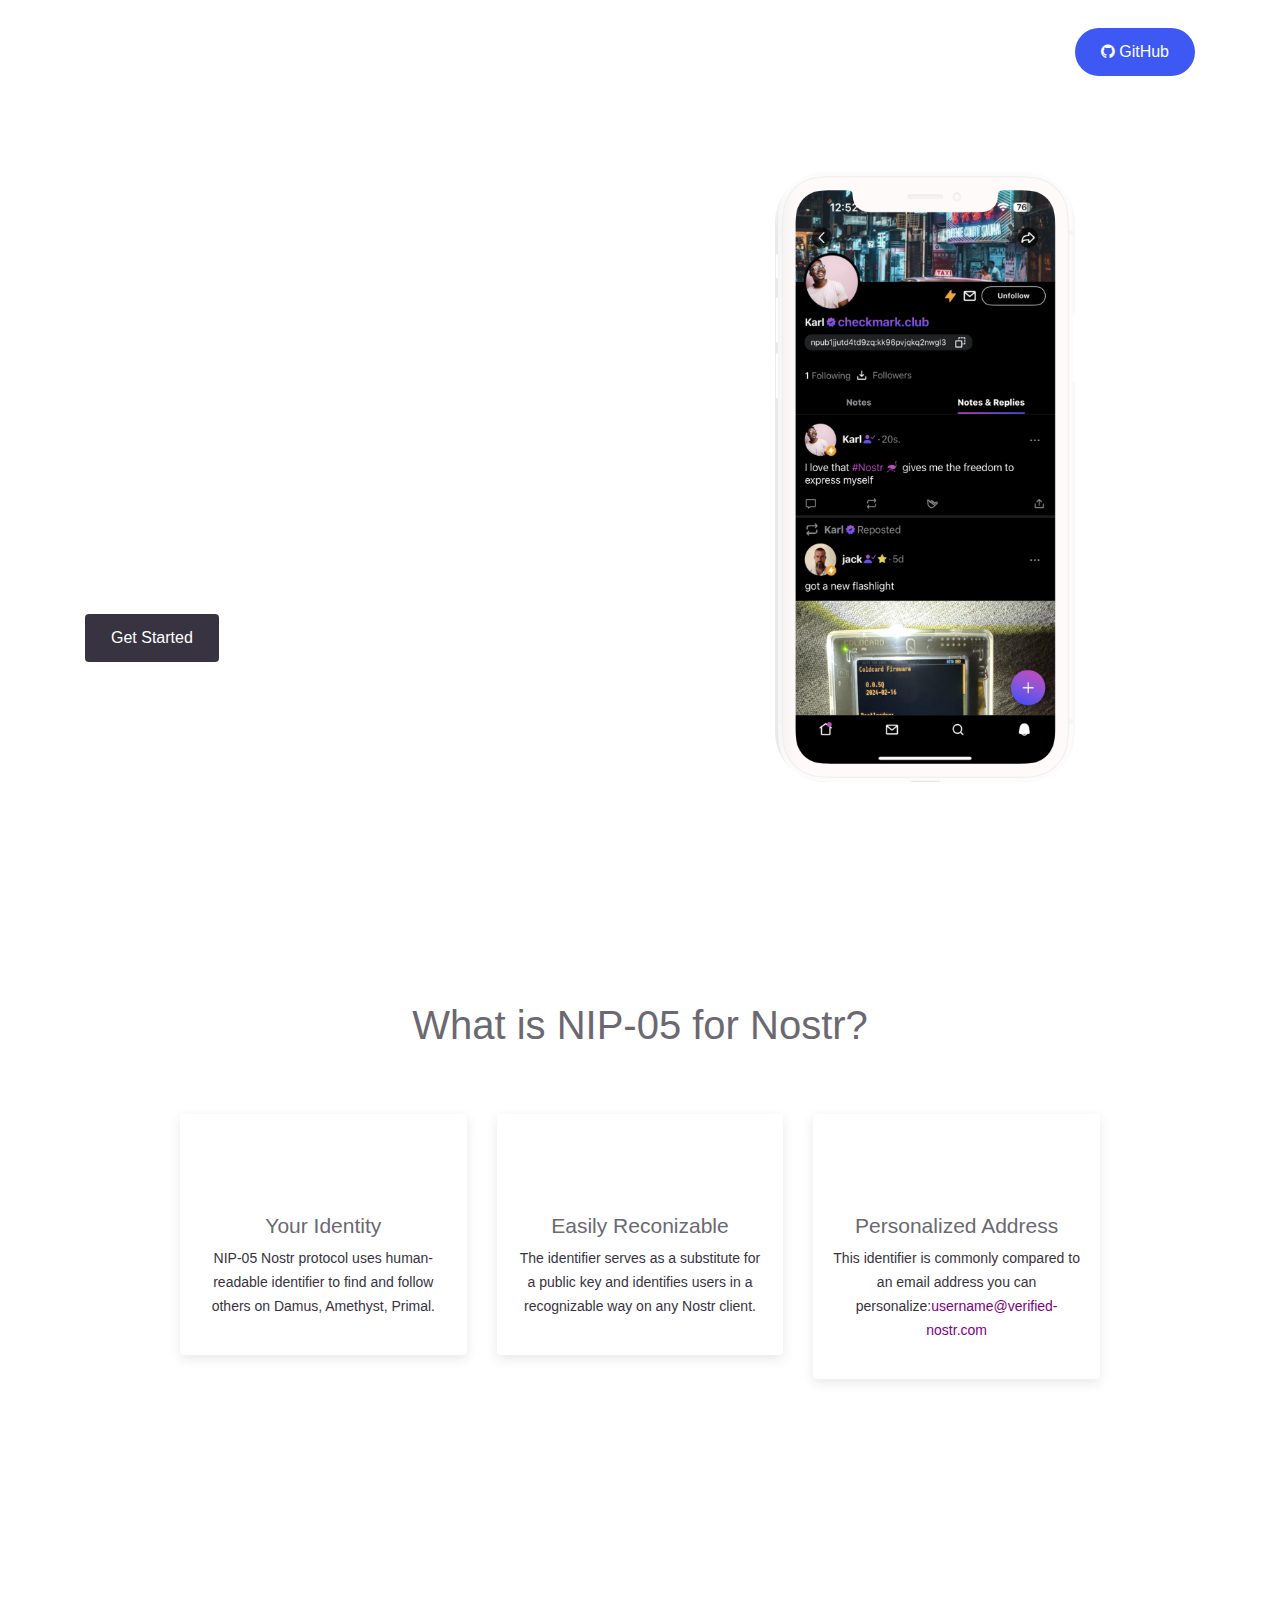
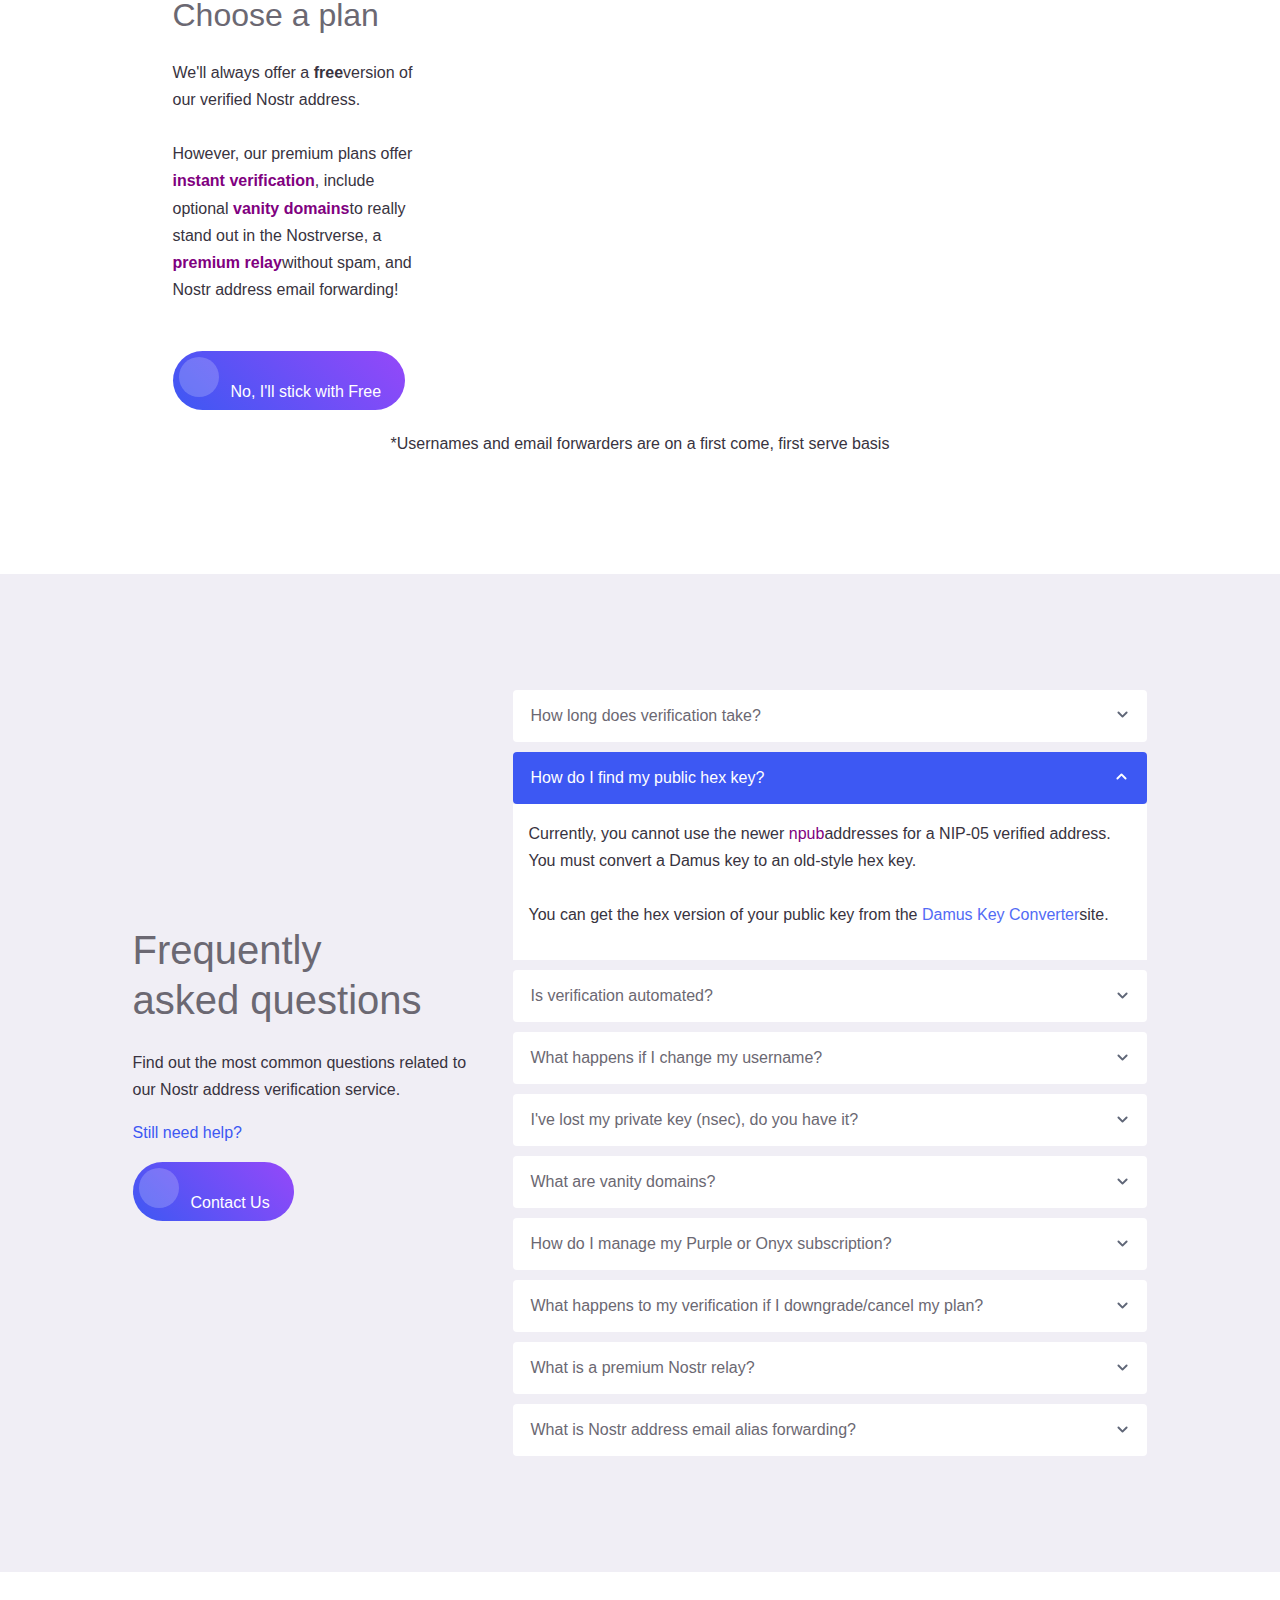
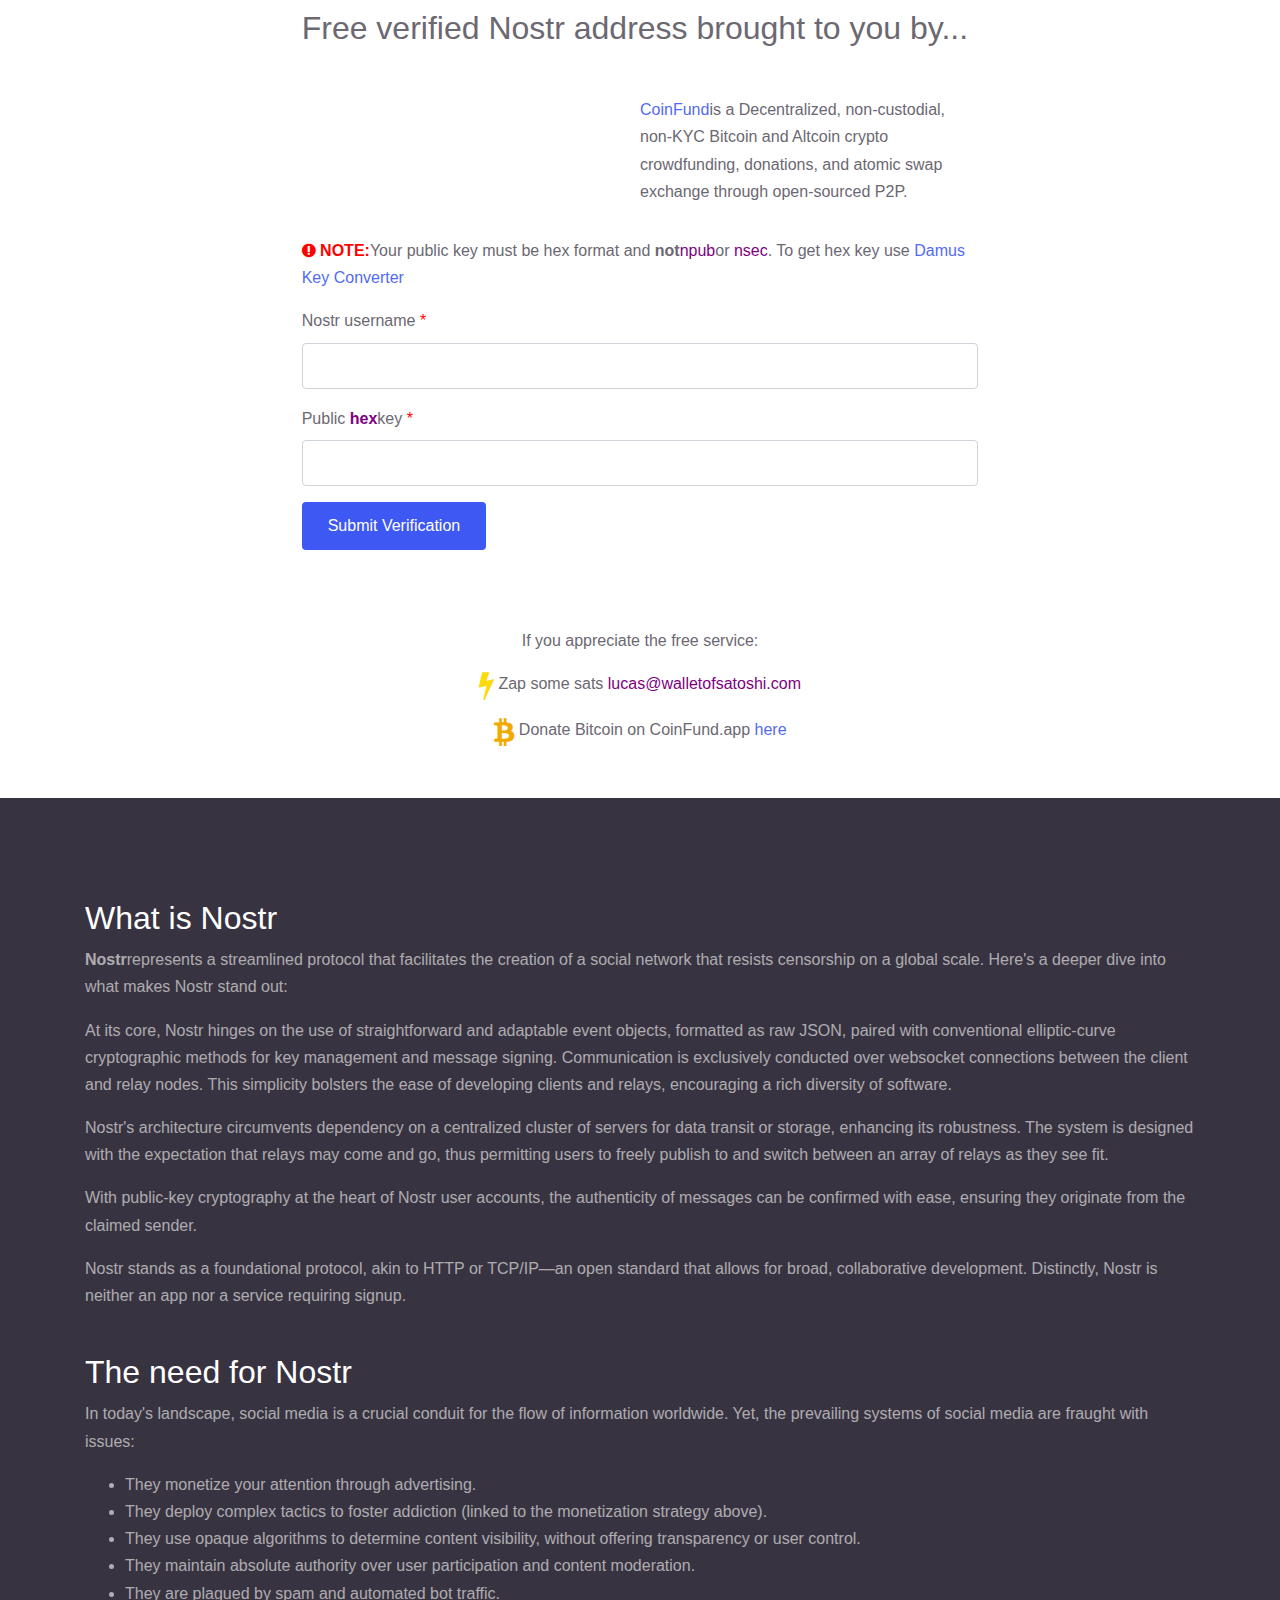
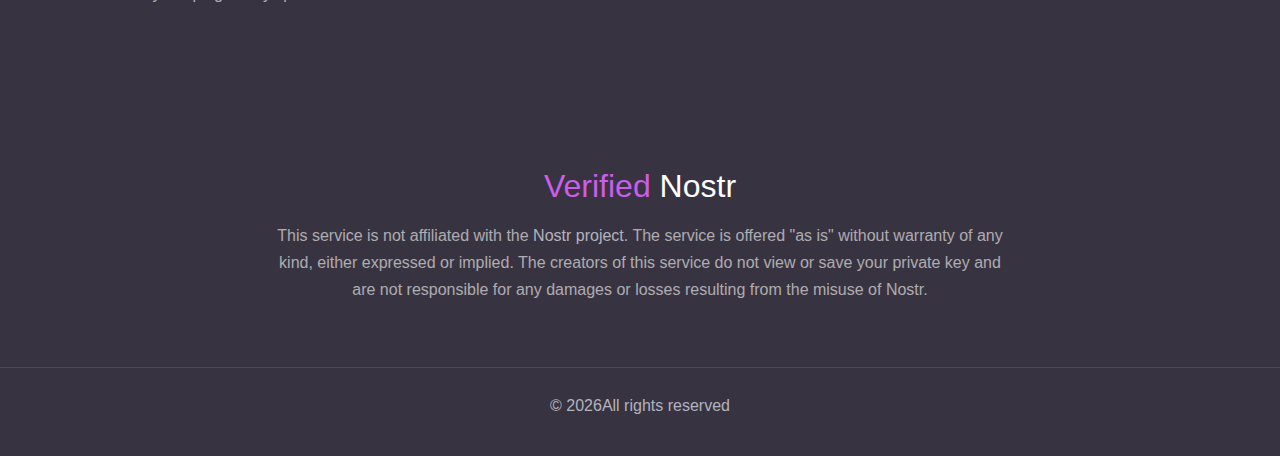
==== index.html @ 91a109f2 "Minified" ====
<!DOCTYPE html><head><meta charset="UTF-8" /><meta name="viewport" content="width=device-width,initial-scale=1" /><meta http-equiv="X-UA-Compatible" content="ie=edge" /><meta name="description" content="Get your Nostr NIP-05 Address Verified for Free on Damus, Amethyst, Plebstr! Upgrade for a Paid Relay and Faster Verification" /><title>Verified Nostr - NIP-05 Address & Relay</title><link rel="canonical" href="https://verified-nostr.com" /><link rel="shortcut icon" href="./assets/favicon.png" type="image/x-icon" /><link rel="stylesheet" href="./assets/css/maicons.css" /><link rel="stylesheet" href="./assets/vendor/animate/animate.css" /><link rel="stylesheet" href="./assets/vendor/owl-carousel/css/owl.carousel.min.css" /><link rel="stylesheet" href="./assets/css/bootstrap.css" /><link rel="stylesheet" href="./assets/css/mobster.css" /><link rel="stylesheet" href="https://cdnjs.cloudflare.com/ajax/libs/font-awesome/4.7.0/css/font-awesome.min.css" /><link rel="apple-touch-icon" sizes="180x180" href="./apple-touch-icon.png" /><link rel="icon" type="image/png" sizes="32x32" href="./favicon-32x32.png" /><link rel="icon" type="image/png" sizes="16x16" href="./favicon-16x16.png" /><link rel="manifest" href="./site.webmanifest" /><link rel="alternate" hreflang="af" href="https://af.verified-nostr.com" /><link rel="alternate" hreflang="sq" href="https://sq.verified-nostr.com" /><link rel="alternate" hreflang="am" href="https://am.verified-nostr.com" /><link rel="alternate" hreflang="ar" href="https://ar.verified-nostr.com" /><link rel="alternate" hreflang="hy" href="https://hy.verified-nostr.com" /><link rel="alternate" hreflang="az" href="https://az.verified-nostr.com" /><link rel="alternate" hreflang="eu" href="https://eu.verified-nostr.com" /><link rel="alternate" hreflang="be" href="https://be.verified-nostr.com" /><link rel="alternate" hreflang="bn" href="https://bn.verified-nostr.com" /><link rel="alternate" hreflang="bs" href="https://bs.verified-nostr.com" /><link rel="alternate" hreflang="bg" href="https://bg.verified-nostr.com" /><link rel="alternate" hreflang="ca" href="https://ca.verified-nostr.com" /><link rel="alternate" hreflang="ceb" href="https://ceb.verified-nostr.com" /><link rel="alternate" hreflang="ny" href="https://ny.verified-nostr.com" /><link rel="alternate" hreflang="zh-CN" href="https://zh-CN.verified-nostr.com" /><link rel="alternate" hreflang="zh-TW" href="https://zh-TW.verified-nostr.com" /><link rel="alternate" hreflang="co" href="https://co.verified-nostr.com" /><link rel="alternate" hreflang="hr" href="https://hr.verified-nostr.com" /><link rel="alternate" hreflang="cs" href="https://cs.verified-nostr.com" /><link rel="alternate" hreflang="da" href="https://da.verified-nostr.com" /><link rel="alternate" hreflang="nl" href="https://nl.verified-nostr.com" /><link rel="alternate" hreflang="eo" href="https://eo.verified-nostr.com" /><link rel="alternate" hreflang="et" href="https://et.verified-nostr.com" /><link rel="alternate" hreflang="tl" href="https://tl.verified-nostr.com" /><link rel="alternate" hreflang="fi" href="https://fi.verified-nostr.com" /><link rel="alternate" hreflang="fr" href="https://fr.verified-nostr.com" /><link rel="alternate" hreflang="fy" href="https://fy.verified-nostr.com" /><link rel="alternate" hreflang="gl" href="https://gl.verified-nostr.com" /><link rel="alternate" hreflang="ka" href="https://ka.verified-nostr.com" /><link rel="alternate" hreflang="de" href="https://de.verified-nostr.com" /><link rel="alternate" hreflang="el" href="https://el.verified-nostr.com" /><link rel="alternate" hreflang="gu" href="https://gu.verified-nostr.com" /><link rel="alternate" hreflang="ht" href="https://ht.verified-nostr.com" /><link rel="alternate" hreflang="ha" href="https://ha.verified-nostr.com" /><link rel="alternate" hreflang="haw" href="https://haw.verified-nostr.com" /><link rel="alternate" hreflang="iw" href="https://iw.verified-nostr.com" /><link rel="alternate" hreflang="hi" href="https://hi.verified-nostr.com" /><link rel="alternate" hreflang="hmn" href="https://hmn.verified-nostr.com" /><link rel="alternate" hreflang="hu" href="https://hu.verified-nostr.com" /><link rel="alternate" hreflang="is" href="https://is.verified-nostr.com" /><link rel="alternate" hreflang="ig" href="https://ig.verified-nostr.com" /><link rel="alternate" hreflang="id" href="https://id.verified-nostr.com" /><link rel="alternate" hreflang="ga" href="https://ga.verified-nostr.com" /><link rel="alternate" hreflang="it" href="https://it.verified-nostr.com" /><link rel="alternate" hreflang="ja" href="https://ja.verified-nostr.com" /><link rel="alternate" hreflang="jw" href="https://jw.verified-nostr.com" /><link rel="alternate" hreflang="kn" href="https://kn.verified-nostr.com" /><link rel="alternate" hreflang="kk" href="https://kk.verified-nostr.com" /><link rel="alternate" hreflang="km" href="https://km.verified-nostr.com" /><link rel="alternate" hreflang="ko" href="https://ko.verified-nostr.com" /><link rel="alternate" hreflang="ku" href="https://ku.verified-nostr.com" /><link rel="alternate" hreflang="ky" href="https://ky.verified-nostr.com" /><link rel="alternate" hreflang="lo" href="https://lo.verified-nostr.com" /><link rel="alternate" hreflang="la" href="https://la.verified-nostr.com" /><link rel="alternate" hreflang="lv" href="https://lv.verified-nostr.com" /><link rel="alternate" hreflang="lt" href="https://lt.verified-nostr.com" /><link rel="alternate" hreflang="lb" href="https://lb.verified-nostr.com" /><link rel="alternate" hreflang="mk" href="https://mk.verified-nostr.com" /><link rel="alternate" hreflang="mg" href="https://mg.verified-nostr.com" /><link rel="alternate" hreflang="ms" href="https://ms.verified-nostr.com" /><link rel="alternate" hreflang="ml" href="https://ml.verified-nostr.com" /><link rel="alternate" hreflang="mt" href="https://mt.verified-nostr.com" /><link rel="alternate" hreflang="mi" href="https://mi.verified-nostr.com" /><link rel="alternate" hreflang="mr" href="https://mr.verified-nostr.com" /><link rel="alternate" hreflang="mn" href="https://mn.verified-nostr.com" /><link rel="alternate" hreflang="my" href="https://my.verified-nostr.com" /><link rel="alternate" hreflang="ne" href="https://ne.verified-nostr.com" /><link rel="alternate" hreflang="no" href="https://no.verified-nostr.com" /><link rel="alternate" hreflang="ps" href="https://ps.verified-nostr.com" /><link rel="alternate" hreflang="fa" href="https://fa.verified-nostr.com" /><link rel="alternate" hreflang="pl" href="https://pl.verified-nostr.com" /><link rel="alternate" hreflang="pt" href="https://pt.verified-nostr.com" /><link rel="alternate" hreflang="pa" href="https://pa.verified-nostr.com" /><link rel="alternate" hreflang="ro" href="https://ro.verified-nostr.com" /><link rel="alternate" hreflang="ru" href="https://ru.verified-nostr.com" /><link rel="alternate" hreflang="sm" href="https://sm.verified-nostr.com" /><link rel="alternate" hreflang="gd" href="https://gd.verified-nostr.com" /><link rel="alternate" hreflang="sr" href="https://sr.verified-nostr.com" /><link rel="alternate" hreflang="st" href="https://st.verified-nostr.com" /><link rel="alternate" hreflang="sn" href="https://sn.verified-nostr.com" /><link rel="alternate" hreflang="sd" href="https://sd.verified-nostr.com" /><link rel="alternate" hreflang="si" href="https://si.verified-nostr.com" /><link rel="alternate" hreflang="sk" href="https://sk.verified-nostr.com" /><link rel="alternate" hreflang="sl" href="https://sl.verified-nostr.com" /><link rel="alternate" hreflang="so" href="https://so.verified-nostr.com" /><link rel="alternate" hreflang="es" href="https://es.verified-nostr.com" /><link rel="alternate" hreflang="su" href="https://su.verified-nostr.com" /><link rel="alternate" hreflang="sw" href="https://sw.verified-nostr.com" /><link rel="alternate" hreflang="sv" href="https://sv.verified-nostr.com" /><link rel="alternate" hreflang="tg" href="https://tg.verified-nostr.com" /><link rel="alternate" hreflang="ta" href="https://ta.verified-nostr.com" /><link rel="alternate" hreflang="te" href="https://te.verified-nostr.com" /><link rel="alternate" hreflang="th" href="https://th.verified-nostr.com" /><link rel="alternate" hreflang="tr" href="https://tr.verified-nostr.com" /><link rel="alternate" hreflang="uk" href="https://uk.verified-nostr.com" /><link rel="alternate" hreflang="ur" href="https://ur.verified-nostr.com" /><link rel="alternate" hreflang="uz" href="https://uz.verified-nostr.com" /><link rel="alternate" hreflang="vi" href="https://vi.verified-nostr.com" /><link rel="alternate" hreflang="cy" href="https://cy.verified-nostr.com" /><link rel="alternate" hreflang="xh" href="https://xh.verified-nostr.com" /><link rel="alternate" hreflang="yi" href="https://yi.verified-nostr.com" /><link rel="alternate" hreflang="yo" href="https://yo.verified-nostr.com" /><link rel="alternate" hreflang="zu" href="https://zu.verified-nostr.com" /><link rel="alternate" hreflang="x-default" href="https://en.verified-nostr.com" /><meta property="og:locale" content="en_US" /><meta property="og:site_name" content="Nostr NIP-05 Address Verification and Premium Relay" /><meta property="og:title" content="Nostr NIP-05 Address Verification and Premium Relay" /><meta property="og:url" content="https://verified-nostr.com" /><meta property="og:type" content="website" /><meta property="og:description" content="Get your Nostr NIP-05 Address Verified for Free on Damus, Amethyst, Plebstr! Upgrade for a Paid Relay and Faster Verification" /><meta property="og:image" content="https://verified-nostr.com/assets/img/og-verified.jpg" /><meta property="og:image:url" content="https://verified-nostr.com/assets/img/og-verified.jpg" /><meta property="og:image:secure_url" content="https://verified-nostr.com/assets/img/og-verified.jpg" /><meta property="article:publisher" content="https://www.facebook.com/CoinFund" /><meta name="twitter:title" content="Nostr NIP-05 Address Verification and Premium Relay" /><meta name="twitter:url" content="https://verified-nostr.com" /><meta name="twitter:description" content="Get your Nostr NIP-05 Address Verified for Free on Damus, Amethyst, Plebstr! Upgrade for a Paid Relay and Faster Verification" /><meta name="twitter:image" content="https://verified-nostr.com/assets/img/og-verified.jpg" /><meta name="twitter:card" content="summary_large_image" /><meta name="twitter:site" content="@0xChain" /><style>.gt_container-unisv1 a.glink{ color: rgba(255, 255, 255, .5);} .gt_container-unisv1 a.glink:hover{ color: rgba(255, 255, 255, 0.75);} .gt_white_content a{ color: #000000 !important;} </style></head><body><nav class="navbar navbar-expand-lg navbar-dark navbar-floating"><div class="container"><a class="navbar-brand" href="#"><img src="./assets/favicon-light.png" alt="" width="80" /></a><button class="navbar-toggler" type="button" data-toggle="collapse" data-target="#navbarToggler" aria-controls="navbarToggler" aria-expanded="false" aria-label="Toggle navigation"><span class="navbar-toggler-icon"></span></button><div class="collapse navbar-collapse" id="navbarToggler"><ul class="navbar-nav ml-auto mt-3 mt-lg-0"><li class="nav-item"><a class="nav-link" href="#about">About</a></li><li class="nav-item"><a class="nav-link" href="#faq">FAQ</a></li><li class="nav-item"><a class="nav-link" href="#plan">Plans</a></li><li class="nav-item"><a class="nav-link" href="#free">Free</a></li><li class="nav-item"><a class="nav-link" href="#why">Why</a></li><li class="nav-item"><a class="nav-link gtranslate_wrapper" href="#"></a></li></ul><div class="ml-auto my-2 my-lg-0"><a href="https://github.com/CoinFundApp/verified-nostr" target="_blank" rel="noopener"><button class="btn btn-primary rounded-pill"><i class="fa fa-github" style="font-size: 16px;"></i>&nbsp;GitHub</button></a></div></div></div></nav><div class="page-hero-section bg-image hero-home-2" style="background-image: url(assets/img/bg_hero_2.svg);"><div class="hero-caption"><div class="container fg-white h-100"><div class="row align-items-center h-100"><div class="col-lg-6 wow"><div class="badge badge-soft mb-2"><strong>100% Free and Secure</strong></div><h1 class="mb-4 fw-normal">Get a Verified<br />Nostr address<br />and a Relay </h1><p class="mb-4">Submit a NIP-05 verification request for Nostr below <br />and get a verified checkmark on your username at <br />Damus, Amethyst, Plebstr, Nostur, Snort, Primal clients. </p><a href="#plan" class="btn btn-dark">Get Started</a></div><div class="col-lg-6 d-none d-lg-block wow"><div class="img-place mobile-preview floating-animate"><img src="./assets/img/verified-mobile.png" alt="" /></div></div></div></div></div></div><div class="page-section no-scroll" id="about"><div class="container"><h2 class="text-center wow fadeIn">What is NIP-05 for Nostr?</h2><div class="row justify-content-center mt-5"><div class="col-lg-10"><div class="row justify-content-center"><div class="col-md-6 col-lg-4 py-3 wow fadeInLeft"><div class="card card-body border-0 text-center shadow pt-5"><div class="svg-icon mx-auto mb-4"><img src="./assets/img/icons/payment.png" alt="" /></div><h5 class="fg-gray">Your Identity</h5><p class="fs-small">NIP-05 Nostr protocol uses human-readable identifier to find and follow others on Damus, Amethyst, Primal.</p></div></div><div class="col-md-6 col-lg-4 py-3 wow fadeInUp"><div class="card card-body border-0 text-center shadow pt-5"><div class="svg-icon mx-auto mb-4"><img src="./assets/img/icons/customizable.png" alt="" /></div><h5 class="fg-gray">Easily Reconizable</h5><p class="fs-small">The identifier serves as a substitute for a public key and identifies users in a recognizable way on any Nostr client.</p></div></div><div class="col-md-6 col-lg-4 py-3 wow fadeInRight"><div class="card card-body border-0 text-center shadow pt-5"><div class="svg-icon mx-auto mb-4"><img src="./assets/img/icons/concept.png" alt="" /></div><h5 class="fg-gray">Personalized Address</h5><p class="fs-small">This identifier is commonly compared to an email address you can personalize:<font color="purple">username@verified-nostr.com</font></p></div></div></div></div></div></div></div><div class="page-section bg-image" style="background-image: url(assets/img/pattern_1.svg);" id="plan"><div class="container"><div class="row justify-content-center align-items-center"><div class="col-lg-3 mb-5 mb-lg-0 wow fadeInUp plan-cta"><h3 class="mb-4">Choose a plan</h3><p class="mb-5">We'll always offer a <strong>free</strong>version of our verified Nostr address.<br /><br />However, our premium plans offer <font color="purple"><strong>instant verification</strong></font>, include optional <font color="purple"><strong>vanity domains</strong></font>to really stand out in the Nostrverse, a <font color="purple"><strong>premium relay</strong></font>without spam, and Nostr address email forwarding! </p><a href="#free" class="btn btn-gradient btn-split-icon rounded-pill"><span class="icon mai-thumbs-up-outline"></span>No, I'll stick with Free</a></div><div class="col-lg-8 pricing-stripe"><div class="stripe-overlay"></div><script async src="https://js.stripe.com/v3/pricing-table.js"></script><stripe-pricing-table pricing-table-id="prctbl_1MdWDqJio8vtGsS5f8CdyBAa" publishable-key="pk_live_51MdVjwJio8vtGsS5T2W26jvOpeExWFAgmhvHHPIc3vPXsnhX5BqiTe9X0x0vsxHeQW15kLRSgn0EfBs0AJwoROfH00OS9e6wE1"></stripe-pricing-table></div><div id="usernamePopup" class="username-popup" style="display:none;"><div class="popup-content"><span class="close">&times;</span><br /><form id="usernameCheckForm"><label for="usernamePopupInput">Enter your Nostr username:</label><br /><input type="text" id="usernamePopupInput" name="username" pattern="[A-Za-z0-9]{1,15}" title="Username should only contain letters and numbers." required><br /><br /><button type="submit" class="btn btn-primary">Check Availability</button><br /><br /><div id="successMessage" class="alert alert-success" style="display: none;">Yay! Username available. You can proceed to subscribe. </div><div id="errorMessage" class="alert alert-danger" style="display: none;">Sorry! The username is already taken. Please choose a different one.<br /><br /><input type="checkbox" id="registeredCheckbox" name="registered" value="registered"><label for="registeredCheckbox">I have already registered this username as a free address</label></div><div id="networkErrorMessage" class="alert alert-danger" style="display: none;">Error: There was a problem with the network connection. </div></form></div></div><p style="text-align: center; margin-top: 20px;">*Usernames and email forwarders are on a first come, first serve basis</p></div></div></div><div class="page-section bg-light" id="faq"><div class="container"><div class="row justify-content-center align-items-center"><div class="col-lg-4 py-3 wow fadeInUp"><h2 class="mb-4">Frequently <br />asked questions </h2><p>Find out the most common questions related to our Nostr address verification service.</p><p class="fg-primary fw-medium">Still need help?</p><a href="mailto:support@verified-nostr.com" class="btn btn-gradient btn-split-icon rounded-pill"><span class="icon mai-call-outline"></span>Contact Us</a></div><div class="col-lg-7 py-3 no-scroll-x"><div class="accordion accordion-gap" id="accordionFAQ"><div class="accordion-item wow fadeInRight"><div class="accordion-trigger" id="headingFour"><button class="btn collapsed" type="button" data-toggle="collapse" data-target="#collapse1" aria-expanded="false" aria-controls="collapse1">How long does verification take?</button></div><div id="collapse1" class="collapse" aria-labelledby="headingFour" data-parent="#accordionFAQ"><div class="accordion-content"><p>The <strong><a href="#plan"><font color="purple">premium plans</font></a></strong>verification process is <strong>instant</strong>!<br /><br />All <strong>free</strong>verification submissions are processed within <strong>1 hour</strong>! </p></div></div></div><div class="accordion-item wow fadeInRight"><div class="accordion-trigger" id="headingFive"><button class="btn" type="button" data-toggle="collapse" data-target="#collapse2" aria-expanded="true" aria-controls="collapse2">How do I find my public hex key?</button></div><div id="collapse2" class="collapse show" aria-labelledby="headingFive" data-parent="#accordionFAQ"><div class="accordion-content"><p>Currently, you cannot use the newer <font color="purple">npub</font>addresses for a NIP-05 verified address. You must convert a Damus key to an old-style hex key.<br /><br />You can get the hex version of your public key from the <a href="https://damus.io/key" target="_blank" rel="noopener">Damus Key Converter</a>site. </p></div></div></div><div class="accordion-item wow fadeInRight"><div class="accordion-trigger" id="headingSix"><button class="btn collapsed" type="button" data-toggle="collapse" data-target="#collapse3" aria-expanded="false" aria-controls="collapse3">Is verification automated?</button></div><div id="collapse3" class="collapse" aria-labelledby="headingSix" data-parent="#accordionFAQ"><div class="accordion-content"><p>Yes! The <strong><a href="#plan"><font color="purple">premium plans</font></a></strong>verification process is <strong>instant</strong>!<br /><br />However, all <strong>free</strong>verification submissions are processed within <strong>1 hour</strong>batches! </p></div></div></div><div class="accordion-item wow fadeInRight"><div class="accordion-trigger" id="headingSeven"><button class="btn collapsed" type="button" data-toggle="collapse" data-target="#collapse4" aria-expanded="false" aria-controls="collapse4">What happens if I change my username?</button></div><div id="collapse4" class="collapse" aria-labelledby="headingSeven" data-parent="#accordionFAQ"><div class="accordion-content"><p>If you change your username in a Nostr client, it will break the verification and you will need to go through the verification process all over again. <br /><br />Additionally, if you change your public key, it will break the verification and you will need to go through the verification process all over again. <br /><br />Simply re-use our verification form to set a new username with your public hex key.<br /><br />For our paid subscribers, please contact us at <a href="mailto:support@verified-nostr.com">support@verified-nostr.com</a>for us to update your username for you. </p></div></div></div><div class="accordion-item wow fadeInRight"><div class="accordion-trigger" id="headingEight"><button class="btn collapsed" type="button" data-toggle="collapse" data-target="#collapse5" aria-expanded="false" aria-controls="collapse5">I've lost my private key (nsec), do you have it?</button></div><div id="collapse5" class="collapse" aria-labelledby="headingEight" data-parent="#accordionFAQ"><div class="accordion-content"><p>No. If you have lost your private key (nsec), we cannot help recover it. The NIP-05 verification process does not (from our end) require the private key. We have no way of recovering a lost private key. </p><p>A lost or compromised private key would require you to create a new Nostr account and go through the verification process over again.</p></div></div></div><div class="accordion-item wow fadeInRight"><div class="accordion-trigger" id="headingNine"><button class="btn collapsed" type="button" data-toggle="collapse" data-target="#collapse6" aria-expanded="false" aria-controls="collapse6">What are vanity domains?</button></div><div id="collapse6" class="collapse" aria-labelledby="headingNine" data-parent="#accordionFAQ"><div class="accordion-content"><p>All <strong>free</strong>verifications use our default @verified-nostr.com domain.<br /><br />Our <strong><a href="#plan"><font color="purple">premium plans</font></a></strong>by default use their own unique subdomains, dependent upon the subscription (ex: purple.verified-nostr.com and onyx.verified-nostr.com).<br /><br />However, vanity domains are also included for our subscribers, as follows:<br /><br /><a href="#plan"><font color="purple">Purple plan</font></a>domains<br /><ul><li>21million.fun</li><li>nostrich.cool</li><li>freedom.casa</li><li>sats.cheap</li><li>checkmark.club</li></ul><br /><a href="#plan"><font color="purple">Onyx plan</font></a>domains<br /><ul><li>All domains in Purple</li><li>censorship.rip</li><li>unbanned.lol</li><li>satoshi.ceo</li><li>zaps.money</li><li>pleb.army</li></ul><br />The optional vanity domains are immediately available to use as a verified Nostr address, depending on the subscribed plan. Simply pick a vanity domain that's available in your plan and use it as the domain in your Nostr address instead of our defaults. </p></div></div></div><div class="accordion-item wow fadeInRight"><div class="accordion-trigger" id="headingTen"><button class="btn collapsed" type="button" data-toggle="collapse" data-target="#collapse7" aria-expanded="false" aria-controls="collapse7">How do I manage my Purple or Onyx subscription?</button></div><div id="collapse7" class="collapse" aria-labelledby="headingTen" data-parent="#accordionFAQ"><div class="accordion-content"><p>If you've subscribed to one of our <a href="#plan"><font color="purple">premium plans</font></a>you can manage the subscription <a href="https://billing.stripe.com/p/login/6oE9Dk08F0XTe08fYY" target="_blank" rel="noopener">here</a>. </p></div></div></div><div class="accordion-item wow fadeInRight"><div class="accordion-trigger" id="headingEleven"><button class="btn collapsed" type="button" data-toggle="collapse" data-target="#collapse8" aria-expanded="false" aria-controls="collapse8">What happens to my verification if I downgrade/cancel my plan? </button></div><div id="collapse8" class="collapse" aria-labelledby="headingEleven" data-parent="#accordionFAQ"><div class="accordion-content"><p>If you've subscribed to one of our <a href="#plan"><font color="purple">premium plans</font></a>and you've canceled the subscription <a href="https://billing.verified-nostr.com/p/login/6oE9Dk08F0XTe08fYY" target="_blank" rel="noopener">here</a>, the verification with the vanity domains will be automatically disabled at the end of your subscription period.<br /><br />However, your account will automatically fallback to our free address @verified-nostr.com domain, which you can switch to in the NIP-05 address section of your Nostr client. </p></div></div></div><div class="accordion-item wow fadeInRight"><div class="accordion-trigger" id="headingTwelve"><button class="btn collapsed" type="button" data-toggle="collapse" data-target="#collapse9" aria-expanded="false" aria-controls="collapse9">What is a premium Nostr relay?</button></div><div id="collapse9" class="collapse" aria-labelledby="headingTwelve" data-parent="#accordionFAQ"><div class="accordion-content"><p>If you've subscribed to one of our <a href="#plan"><font color="purple">premium plans</font></a>you will gain access to our premium Nostr relay.<br /><br />The premium relay is limited users, all who have a paid subscription. The premium relay is therefore faster and free from spam!<br /><br />Once subscribed, your pubkey will be automatically allowed access to our paid relay. </p></div></div></div><div class="accordion-item wow fadeInRight"><div class="accordion-trigger" id="headingThirteen"><button class="btn collapsed" type="button" data-toggle="collapse" data-target="#collapse10" aria-expanded="false" aria-controls="collapse10">What is Nostr address email alias forwarding?</button></div><div id="collapse10" class="collapse" aria-labelledby="headingThirteen" data-parent="#accordionFAQ"><div class="accordion-content"><p>If you've subscribed to the <a href="#plan"><font color="purple">Onyx plan</font></a>you will be able to select a vanity domain for an email alias.<br /><br />This will turn your <strong>username</strong>into an email forwarder using one of the ten vanity domains you select at checkout, which will pass on emails sent to it to the email address used when subscribing.<br /><br />The email forwarder will be automatically set up and will point towards the email address you use during checkout with Stripe. Upon set up, you will receive a notification from SimpleLogin to confirm your email address for the the alias's mailbox.<br /><br />We respect your privacy! We can <strong>not</strong>read emails sent through email forwarding. </p></div></div></div></div></div></div></div></div><div class="col-md-6 col-lg-7 my-3 wow fadeInUp" id="free"><div class="card-page"><h3 class="fw-normal">Free verified Nostr address brought to you by...</h3><div class="container"><div class="row row-cols-1 row-cols-sm-2 row-cols-md-3 row-cols-lg-5 justify-content-center align-items-center mt-5"><div class="p-3 wow zoomIn"><div class="img-place client-img"><a href="https://coinfund.app" target="_blank" rel="noopener"><img src="https://coinfund.app/images/02/cf-logo-black.png" alt="" width="200" /></a></div></div><p><a href="https://coinfund.app" target="_blank" rel="noopener">CoinFund</a>is a Decentralized, non-custodial, non-KYC Bitcoin and Altcoin crypto crowdfunding, donations, and atomic swap exchange through open-sourced P2P.</p></div></div><p class="fs-small"><div class="form-group"><font color="red"><strong><i class="fa fa-exclamation-circle"></i>&nbsp;NOTE:</strong></font>Your public key must be hex format and <strong>not</strong><font color="purple">npub</font>or <font color="purple">nsec</font>. To get hex key use <a href="https://damus.io/key" target="_blank" rel="noopener">Damus Key Converter</a></p></div><form id="nostr-form"><div class="form-group"><label for="username" class="fw-medium fg-grey">Nostr username <font color="red">*</font></label><input type="text" id="username" name="username" class="form-control" required></div><div class="form-group"><label for="nostrKey" class="fw-medium fg-grey">Public <font color="purple"><strong>hex</strong></font>key <font color="red">*</font></label><input type="text" id="nostrKey" name="nostrKey" class="form-control" required pattern="^[0-9a-fA-F]{64}$" title="Pubkey must be in hex format"></div><div class="form-group"><div class="h-captcha" data-sitekey="0c5b040e-c69b-4b73-9449-7fc2354e12b2"></div></div><button type="submit" class="btn btn-primary">Submit Verification</button></form><br /><div id="success-message" class="alert alert-success" style="display:none;"><p>Yay! Your account on Nostr has now been queued for verification. In 1 hour, please add <span id="success-username-placeholder">@verified-nostr.com</span>to the NIP-05 section of Plebstr, Amethyst, Damus, or other Nostr clients.</p></div><div id="error-key-invalid" class="alert alert-danger" style="display:none;"><p>Error: Public key must be in hex format.</p></div><div id="error-captcha" class="alert alert-danger" style="display:none;"><p>Error: Please complete the captcha.</p></div><div id="error-taken" class="alert alert-danger" style="display:none;"><p>Sorry! The username is already taken. Please choose a different one.</p></div><div id="error-unknown" class="alert alert-danger" style="display:none;"><p>Error: An unknown error occurred.</p></div><p style="text-align: center; margin-top: 50px;">If you appreciate the free service:</p><p style="text-align: center;"><font color="#FDDA0D"><i class="fa fa-bolt" style="font-size: 30px; vertical-align: middle;"></i></font>&nbsp;Zap some sats <font color="purple">lucas@walletofsatoshi.com</font></p><p style="text-align: center;"><font color="#f2a900"><i class="fa fa-bitcoin" style="font-size: 30px; vertical-align: middle;"></i></font>&nbsp;Donate Bitcoin on CoinFund.app <a href="https://coinfund.app/wallet/#/campaign/502a78c3d425873bbcec26d567f2dab1" target="_blank" rel="noopener">here</a></p></div></div><div class="page-footer-section bg-dark fg-white"><div class="container mb-5" id="why"><h3>What is Nostr</h3><p class="caption"><strong>Nostr</strong>represents a streamlined protocol that facilitates the creation of a social network that resists censorship on a global scale. Here's a deeper dive into what makes Nostr stand out:</p><p class="caption">At its core, Nostr hinges on the use of straightforward and adaptable event objects, formatted as raw JSON, paired with conventional elliptic-curve cryptographic methods for key management and message signing. Communication is exclusively conducted over websocket connections between the client and relay nodes. This simplicity bolsters the ease of developing clients and relays, encouraging a rich diversity of software.</p><p class="caption">Nostr's architecture circumvents dependency on a centralized cluster of servers for data transit or storage, enhancing its robustness. The system is designed with the expectation that relays may come and go, thus permitting users to freely publish to and switch between an array of relays as they see fit.</p><p class="caption">With public-key cryptography at the heart of Nostr user accounts, the authenticity of messages can be confirmed with ease, ensuring they originate from the claimed sender.</p><p class="caption">Nostr stands as a foundational protocol, akin to HTTP or TCP/IP—an open standard that allows for broad, collaborative development. Distinctly, Nostr is neither an app nor a service requiring signup.</p><br /><h3>The need for Nostr</h3><p class="caption">In today's landscape, social media is a crucial conduit for the flow of information worldwide. Yet, the prevailing systems of social media are fraught with issues:</p><ul style="padding-bottom:100px;" class="caption"><li>They monetize your attention through advertising.</li><li>They deploy complex tactics to foster addiction (linked to the monetization strategy above).</li><li>They use opaque algorithms to determine content visibility, without offering transparency or user control.</li><li>They maintain absolute authority over user participation and content moderation.</li><li>They are plagued by spam and automated bot traffic.</li></ul><div class="row justify-content-center text-center wow fadeInUp"><div class="col-lg-8"><div class="text-center mb-3"><img src="./assets/favicon-light.png" alt="" height="80" /></div><h3 class="mb-3"><font color="#cc5de8">Verified</font>&nbsp;Nostr </h3><p class="caption">This service is not affiliated with the <a href="https://nostr.com" target="_blank" rel="noopener">Nostr project</a>. The service is offered "as is" without warranty of any kind, either expressed or implied. The creators of this service do not view or save your private key and are not responsible for any damages or losses resulting from the misuse of Nostr. </p></div></div></div><hr /><p class="text-center mt-4 wow fadeIn">&copy; <script>document.write(new Date().getFullYear()); </script>All rights reserved </p></div><script>window.gtranslateSettings={ "default_language": "auto", "native_language_names": true, "detect_browser_language": true, "url_structure": "sub_domain", "wrapper_selector": ".gtranslate_wrapper", "flag_size": 24, "flag_style": "2d"}</script><script>document.addEventListener('DOMContentLoaded', (event)=>{ const canonicalLink=document.createElement('link'); canonicalLink.setAttribute('rel', 'canonical'); canonicalLink.setAttribute('href', window.location.origin + window.location.pathname); document.head.appendChild(canonicalLink);}); </script><script src="https://cdn.gtranslate.net/widgets/latest/popup.js" defer></script><script src="./assets/js/jquery-3.5.1.min.js"></script><script src="./assets/js/bootstrap.bundle.min.js"></script><script src="./assets/vendor/owl-carousel/js/owl.carousel.min.js"></script><script src="./assets/vendor/wow/wow.min.js"></script><script src="./assets/js/mobster.js"></script><script src="https://js.hcaptcha.com/1/api.js" async defer="defer"></script><script>document.addEventListener('DOMContentLoaded', function (){ var stripeOverlay=document.querySelector('.stripe-overlay'); var usernamePopup=document.getElementById('usernamePopup'); var closePopup=document.querySelector('.close'); var form=document.getElementById('usernameCheckForm'); var successMessage=document.getElementById('successMessage'); var errorMessage=document.getElementById('errorMessage'); var networkErrorMessage=document.getElementById('networkErrorMessage'); var registeredCheckbox=document.getElementById('registeredCheckbox'); registeredCheckbox.addEventListener('change', function (event){ if (this.checked){ // Close the popup and remove the overlay usernamePopup.style.display='none'; stripeOverlay.remove();}}); function showPopup(event){ // Prevent the click from reaching the Stripe widget event.stopPropagation(); // Show the popup usernamePopup.style.display='flex'; // Reset messages successMessage.style.display='none'; errorMessage.style.display='none'; networkErrorMessage.style.display='none';} // Add the event listener to the overlay stripeOverlay.addEventListener('click', showPopup); // Close popup logic when clicking the close button closePopup.addEventListener('click', function (event){ event.stopPropagation(); // Prevent the event from bubbling up to the document usernamePopup.style.display='none';}); // Close popup logic when clicking on the popup background usernamePopup.addEventListener('click', function (event){ // Check if the clicked element is the background of the popup if (event.target===usernamePopup){ usernamePopup.style.display='none';}}); // Prevent popup content clicks from propagating to the background var popupContent=document.querySelector('.popup-content'); popupContent.addEventListener('click', function (event){ event.stopPropagation();}); // Sanitize the username function sanitizeUsername(input){ var sanitized=input.replace(/[^A-Za-z0-9]/g, ''); return sanitized;} // Form submission logic form.addEventListener('submit', async function (event){ event.preventDefault(); var usernameInput=document.getElementById('usernamePopupInput'); var username=sanitizeUsername(usernameInput.value); // Set the sanitized username back to the input field usernameInput.value=username; // Hide messages before new check successMessage.style.display='none'; errorMessage.style.display='none'; networkErrorMessage.style.display='none'; try{ // Fetch the nostr.json file const nostrJsonResponse=await fetch('https://verified-nostr.com/.well-known/nostr.json'); const nostrJson=await nostrJsonResponse.json(); // Check if the username is already taken if (nostrJson.names && nostrJson.names.hasOwnProperty(username)){ errorMessage.style.display='block';} else{ // Username is available successMessage.style.display='block'; // Close the popup after 1 second setTimeout(function (){ usernamePopup.style.display='none'; // Remove the overlay from the DOM to allow interaction with the Stripe widget stripeOverlay.remove();}, 1000);}} catch (error){ // Handle errors (e.g., network issues, parsing errors) networkErrorMessage.textContent='Error: ' + error.message; networkErrorMessage.style.display='block';}});}); </script><script src="https://hcaptcha.com/1/api.js" async defer></script><script>document.getElementById('nostr-form').addEventListener('submit', async function (event){ event.preventDefault(); const usernameInput=document.getElementById('username'); let username=usernameInput.value.trim(); const nostrKeyInput=document.getElementById('nostrKey'); const nostrKey=nostrKeyInput.value.trim(); const captchaResponse=document.querySelector('[name="h-captcha-response"]').value; const successMessage=document.getElementById('success-message'); const successUsernamePlaceholder=document.getElementById('success-username-placeholder'); // Hide all messages before displaying the new one const errorMessages=document.querySelectorAll('.alert-danger'); errorMessages.forEach(function (msg){ msg.style.display='none';}); // Sanitize the username username=username.replace(/&/g, '&amp;') .replace(/</g, '&lt;') .replace(/>/g, '&gt;') .replace(/"/g, '&quot;') .replace(/'/g, '&#x27;') .replace(/\//g, '&#x2F;'); let errorMessageElement=null; if (!nostrKeyInput.checkValidity()){ errorMessageElement=document.getElementById('error-key-invalid');} else if (!captchaResponse){ errorMessageElement=document.getElementById('error-captcha');} if (errorMessageElement){ errorMessageElement.style.display='block'; successMessage.style.display='none'; return;} try{ // Fetch the nostr.json file and check if the username is already taken const nostrJsonResponse=await fetch('https://verified-nostr.com/.well-known/nostr.json'); const nostrJson=await nostrJsonResponse.json(); // Check if username is a key in the 'names' object if (nostrJson.names.hasOwnProperty(username)){ errorMessageElement=document.getElementById('error-taken'); throw new Error();} // Proceed with form submission if the username is nottaken const response=await fetch('https://api.verified-nostr.com',{ method: 'POST', headers:{ 'Content-Type': 'application/json',}, body: JSON.stringify({ username, nostrKey, captchaResponse}),}); if (response.ok){ const responseData=await response.json(); successUsernamePlaceholder.textContent=username + '@verified-nostr.com'; successMessage.style.display='block';} else{ const errorResponseData=await response.json(); throw new Error(errorResponseData.error || 'An unknown error occurred.');}} catch (error){ // If errorMessageElement is not set, it's an unknown error errorMessageElement=errorMessageElement || document.getElementById('error-unknown'); errorMessageElement.style.display='block'; successMessage.style.display='none';}}); </script></body></html>
---- assets/css/mobster.css ----
/**
 * Mobster v1.0.0
 * Copyright 2020 by MACode ID
 * Site: www.macodeid.com
 * License under CC 4.0 ()
 */

:root {
  --primary: #3D58F3;
  --secondary: #A52EFF;
  --success: #0ABF9E;
  --warning: #E89E09;
  --info: #4699F8;
  --danger: #F13057;
  --indigo: #602FDA;
  --dark: #383340;
  --light: #F0EEF5;
  --gray: #6b6872;
  --white: #fff;
  --font-family: 'Quicksand', Arial, Helvetica, sans-serif;
  --line-height: 1.7;

}

body {
  font-family: 'Quicksand', Arial, Helvetica, sans-serif;
  font-size: 16px;
  line-height: 1.7;
  color: #383340;
}

a {
  color: #526bf5;
}

a:hover {
  color: #7b50e6;
}

h1, h2, h3, h4, h5, h6,
.h1, .h2, .h3, .h4, .h5, .h6 {
  line-height: 1.25;
}

h1, .h1 {
  font-size: 3rem;
}

h2, .h2 {
  font-size: 2.5rem;
}

h3, .h3 {
  font-size: 2rem;
}

h4, .h4 {
  font-size: 1.75rem;
}

h5, .h5 {
  font-size: 1.3125rem;
}

h6, .h6 {
  font-size: 1rem;
}

hr {
  border-color: #E4E1EB;
}

.no-transform {
  -webkit-transform: none !important;
  transform: none !important;
}

.no-scroll {
  overflow: hidden;
}

.no-scroll-x {
  overflow-x: hidden;
}

.fs-vsmall {
  font-size: 12px !important;
}

.fs-small {
  font-size: 14px !important;
}

.fs-normal {
  font-size: 16px !important;
}

.fs-large {
  font-size: 18px !important;
}

.fs-vlarge {
  font-size: 21px !important;
}

.fw-light {
  font-weight: 300 !important;
}

.fw-normal {
  font-weight: 400 !important;
}

.fw-medium {
  font-weight: 500 !important;
}

.fw-semibold {
  font-weight: 600 !important;
}

.fw-bold {
  font-weight: 700 !important;
}

.text-normal {
  font-style: normal !important;
  font-weight: normal !important;
}


.bg-primary {
  background-color: var(--primary) !important;
}

.bg-secondary {
  background-color: #A52EFF !important;
}

.bg-success {
  background-color: var(--success) !important;
}

.bg-warning {
  background-color: var(--warning) !important;
}

.bg-info {
  background-color: var(--info) !important;
}

.bg-danger {
  background-color: var(--danger) !important;
}

.bg-indigo {
  background-color: var(--indigo) !important;
}

.bg-gray {
  background-color: #6B6872 !important;
}

.bg-dark {
  background-color: #383340 !important;
}

.bg-light {
  background-color: #F0EEF5 !important;
}

.bg-white {
  background-color: var(--white) !important;
}


.fg-primary {
  color: var(--primary) !important;
}

.fg-secondary {
  color: #A52EFF !important;
}

.fg-success {
  color: var(--success) !important;
}

.fg-warning {
  color: var(--warning) !important;
}

.fg-info {
  color: var(--info) !important;
}

.fg-danger {
  color: var(--danger) !important;
}

.fg-indigo {
  color: var(--indigo) !important;
}

.fg-dark {
  color: #383340 !important;
}

.fg-light {
  color: #F0EEF5 !important;
}

.fg-gray {
  color: #6B6872 !important;
}

.fg-white {
  color: #fff !important;
}


/* Width and Height */
@media (min-width: 576px) {
  .w-sm-25 {
    width: 25% !important;
  }

  .w-sm-50 {
    width: 50% !important;
  }

  .w-sm-75 {
    width: 75% !important;
  }

  .w-sm-100 {
    width: 100% !important;
  }

  .h-sm-25 {
    height: 25% !important;
  }

  .h-sm-50 {
    height: 50% !important;
  }

  .h-sm-75 {
    height: 75% !important;
  }

  .h-sm-100 {
    height: 100% !important;
  }
}

@media (min-width: 768px) {
  .w-md-25 {
    width: 25% !important;
  }

  .w-md-50 {
    width: 50% !important;
  }

  .w-md-75 {
    width: 75% !important;
  }

  .w-md-100 {
    width: 100% !important;
  }

  .h-md-25 {
    height: 25% !important;
  }

  .h-md-50 {
    height: 50% !important;
  }

  .h-md-75 {
    height: 75% !important;
  }

  .h-md-100 {
    height: 100% !important;
  }
}

@media (min-width: 992px) {
  .w-lg-25 {
    width: 25% !important;
  }

  .w-lg-50 {
    width: 50% !important;
  }

  .w-lg-75 {
    width: 75% !important;
  }

  .w-lg-100 {
    width: 100% !important;
  }

  .h-lg-25 {
    height: 25% !important;
  }

  .h-lg-50 {
    height: 50% !important;
  }

  .h-lg-75 {
    height: 75% !important;
  }

  .h-lg-100 {
    height: 100% !important;
  }
}

@media (min-width: 1200px) {
  .w-xl-25 {
    width: 25% !important;
  }

  .w-xl-50 {
    width: 50% !important;
  }

  .w-xl-75 {
    width: 75% !important;
  }

  .w-xl-100 {
    width: 100% !important;
  }

  .h-xl-25 {
    height: 25% !important;
  }

  .h-xl-50 {
    height: 50% !important;
  }

  .h-xl-75 {
    height: 75% !important;
  }

  .h-xl-100 {
    height: 100% !important;
  }
}

/* Shadow */
.shadow-sm {
  box-shadow: 0 0.125rem 0.25rem rgba(56, 51, 64, 0.1) !important;
}

.shadow {
  box-shadow: 0 0.25rem 0.75rem rgba(56, 51, 64, 0.115) !important;
}

.shadow-lg {
  box-shadow: 0 0.75rem 2rem rgba(56, 51, 64, 0.125) !important;
}

.shadow-none,
.shadow-hover-none:hover,
.shadow-focus-none:focus,
.shadow-active-none:active {
  box-shadow: none !important;
}

/* Margin */
.m-6 {
  margin: 4rem !important;
}

.mt-6,
.my-6 {
  margin-top: 4rem !important;
}

.mr-6,
.mx-6 {
  margin-right: 4rem !important;
}

.mb-6,
.my-6 {
  margin-bottom: 4rem !important;
}

.ml-6,
.mx-6 {
  margin-left: 4rem !important;
}

.m-7 {
  margin: 4.5rem !important;
}

.mt-7,
.my-7 {
  margin-top: 4.5rem !important;
}

.mr-7,
.mx-7 {
  margin-right: 4.5rem !important;
}

.mb-7,
.my-7 {
  margin-bottom: 4.5rem !important;
}

.ml-7,
.mx-7 {
  margin-left: 4.5rem !important;
}

.m-8 {
  margin: 5rem !important;
}

.mt-8,
.my-8 {
  margin-top: 5rem !important;
}

.mr-8,
.mx-8 {
  margin-right: 5rem !important;
}

.mb-8,
.my-8 {
  margin-bottom: 5rem !important;
}

.ml-8,
.mx-8 {
  margin-left: 5rem !important;
}

@media (min-width: 576px) {
  .m-sm-6 {
    margin: 4rem !important;
  }

  .mt-sm-6,
  .my-sm-6 {
    margin-top: 4rem !important;
  }

  .mr-sm-6,
  .mx-sm-6 {
    margin-right: 4rem !important;
  }

  .mb-sm-6,
  .my-sm-6 {
    margin-bottom: 4rem !important;
  }

  .ml-sm-6,
  .mx-sm-6 {
    margin-left: 4rem !important;
  }

  .m-sm-7 {
    margin: 4.5rem !important;
  }

  .mt-sm-7,
  .my-sm-7 {
    margin-top: 4.5rem !important;
  }

  .mr-sm-7,
  .mx-sm-7 {
    margin-right: 4.5rem !important;
  }

  .mb-sm-7,
  .my-sm-7 {
    margin-bottom: 4.5rem !important;
  }

  .ml-sm-7,
  .mx-sm-7 {
    margin-left: 4.5rem !important;
  }

  .m-sm-8 {
    margin: 5rem !important;
  }

  .mt-sm-8,
  .my-sm-8 {
    margin-top: 5rem !important;
  }

  .mr-sm-8,
  .mx-sm-8 {
    margin-right: 5rem !important;
  }

  .mb-sm-8,
  .my-sm-8 {
    margin-bottom: 5rem !important;
  }

  .ml-sm-8,
  .mx-sm-8 {
    margin-left: 5rem !important;
  }
}

@media (min-width: 768px) {
  .m-md-6 {
    margin: 4rem !important;
  }

  .mt-md-6,
  .my-md-6 {
    margin-top: 4rem !important;
  }

  .mr-md-6,
  .mx-md-6 {
    margin-right: 4rem !important;
  }

  .mb-md-6,
  .my-md-6 {
    margin-bottom: 4rem !important;
  }

  .ml-md-6,
  .mx-md-6 {
    margin-left: 4rem !important;
  }

  .m-md-7 {
    margin: 4.5rem !important;
  }

  .mt-md-7,
  .my-md-7 {
    margin-top: 4.5rem !important;
  }

  .mr-md-7,
  .mx-md-7 {
    margin-right: 4.5rem !important;
  }

  .mb-md-7,
  .my-md-7 {
    margin-bottom: 4.5rem !important;
  }

  .ml-md-7,
  .mx-md-7 {
    margin-left: 4.5rem !important;
  }

  .m-md-8 {
    margin: 5rem !important;
  }

  .mt-md-8,
  .my-md-8 {
    margin-top: 5rem !important;
  }

  .mr-md-8,
  .mx-md-8 {
    margin-right: 5rem !important;
  }

  .mb-md-8,
  .my-md-8 {
    margin-bottom: 5rem !important;
  }

  .ml-md-8,
  .mx-md-8 {
    margin-left: 5rem !important;
  }
}

@media (min-width: 992px) {
  .m-lg-6 {
    margin: 4rem !important;
  }

  .mt-lg-6,
  .my-lg-6 {
    margin-top: 4rem !important;
  }

  .mr-lg-6,
  .mx-lg-6 {
    margin-right: 4rem !important;
  }

  .mb-lg-6,
  .my-lg-6 {
    margin-bottom: 4rem !important;
  }

  .ml-lg-6,
  .mx-lg-6 {
    margin-left: 4rem !important;
  }

  .m-lg-7 {
    margin: 4.5rem !important;
  }

  .mt-lg-7,
  .my-lg-7 {
    margin-top: 4.5rem !important;
  }

  .mr-lg-7,
  .mx-lg-7 {
    margin-right: 4.5rem !important;
  }

  .mb-lg-7,
  .my-lg-7 {
    margin-bottom: 4.5rem !important;
  }

  .ml-lg-7,
  .mx-lg-7 {
    margin-left: 4.5rem !important;
  }

  .m-lg-8 {
    margin: 5rem !important;
  }

  .mt-lg-8,
  .my-lg-8 {
    margin-top: 5rem !important;
  }

  .mr-lg-8,
  .mx-lg-8 {
    margin-right: 5rem !important;
  }

  .mb-lg-8,
  .my-lg-8 {
    margin-bottom: 5rem !important;
  }

  .ml-lg-8,
  .mx-lg-8 {
    margin-left: 5rem !important;
  }
}

@media (min-width: 1200px) {
  .m-xl-6 {
    margin: 4rem !important;
  }

  .mt-xl-6,
  .my-xl-6 {
    margin-top: 4rem !important;
  }

  .mr-xl-6,
  .mx-xl-6 {
    margin-right: 4rem !important;
  }

  .mb-xl-6,
  .my-xl-6 {
    margin-bottom: 4rem !important;
  }

  .ml-xl-6,
  .mx-xl-6 {
    margin-left: 4rem !important;
  }

  .m-xl-7 {
    margin: 4.5rem !important;
  }

  .mt-xl-7,
  .my-xl-7 {
    margin-top: 4.5rem !important;
  }

  .mr-xl-7,
  .mx-xl-7 {
    margin-right: 4.5rem !important;
  }

  .mb-xl-7,
  .my-xl-7 {
    margin-bottom: 4.5rem !important;
  }

  .ml-xl-7,
  .mx-xl-7 {
    margin-left: 4.5rem !important;
  }

  .m-xl-8 {
    margin: 5rem !important;
  }

  .mt-xl-8,
  .my-xl-8 {
    margin-top: 5rem !important;
  }

  .mr-xl-8,
  .mx-xl-8 {
    margin-right: 5rem !important;
  }

  .mb-xl-8,
  .my-xl-8 {
    margin-bottom: 5rem !important;
  }

  .ml-xl-8,
  .mx-xl-8 {
    margin-left: 5rem !important;
  }
}

/* Padding */
.p-6 {
  padding: 4rem !important;
}

.pt-6,
.py-6 {
  padding-top: 4rem !important;
}

.pr-6,
.px-6 {
  padding-right: 4rem !important;
}

.pb-6,
.py-6 {
  padding-bottom: 4rem !important;
}

.pl-6,
.px-6 {
  padding-left: 4rem !important;
}

.p-7 {
  padding: 4.5rem !important;
}

.pt-7,
.py-7 {
  padding-top: 4.5rem !important;
}

.pr-7,
.px-7 {
  padding-right: 4.5rem !important;
}

.pb-7,
.py-7 {
  padding-bottom: 4.5rem !important;
}

.pl-7,
.px-7 {
  padding-left: 4.5rem !important;
}

.p-8 {
  padding: 5rem !important;
}

.pt-8,
.py-8 {
  padding-top: 5rem !important;
}

.pr-8,
.px-8 {
  padding-right: 5rem !important;
}

.pb-8,
.py-8 {
  padding-bottom: 5rem !important;
}

.pl-8,
.px-8 {
  padding-left: 5rem !important;
}

@media (min-width: 576px) {
  .p-sm-6 {
    padding: 4rem !important;
  }

  .pt-sm-6,
  .py-sm-6 {
    padding-top: 4rem !important;
  }

  .pr-sm-6,
  .px-sm-6 {
    padding-right: 4rem !important;
  }

  .pb-sm-6,
  .py-sm-6 {
    padding-bottom: 4rem !important;
  }

  .pl-sm-6,
  .px-sm-6 {
    padding-left: 4rem !important;
  }

  .p-sm-7 {
    padding: 4.5rem !important;
  }

  .pt-sm-7,
  .py-sm-7 {
    padding-top: 4.5rem !important;
  }

  .pr-sm-7,
  .px-sm-7 {
    padding-right: 4.5rem !important;
  }

  .pb-sm-7,
  .py-sm-7 {
    padding-bottom: 4.5rem !important;
  }

  .pl-sm-7,
  .px-sm-7 {
    padding-left: 4.5rem !important;
  }

  .p-sm-8 {
    padding: 5rem !important;
  }

  .pt-sm-8,
  .py-sm-8 {
    padding-top: 5rem !important;
  }

  .pr-sm-8,
  .px-sm-8 {
    padding-right: 5rem !important;
  }

  .pb-sm-8,
  .py-sm-8 {
    padding-bottom: 5rem !important;
  }

  .pl-sm-8,
  .px-sm-8 {
    padding-left: 5rem !important;
  }
}

@media (min-width: 768px) {
  .p-md-6 {
    padding: 4rem !important;
  }

  .pt-md-6,
  .py-md-6 {
    padding-top: 4rem !important;
  }

  .pr-md-6,
  .px-md-6 {
    padding-right: 4rem !important;
  }

  .pb-md-6,
  .py-md-6 {
    padding-bottom: 4rem !important;
  }

  .pl-md-6,
  .px-md-6 {
    padding-left: 4rem !important;
  }

  .p-md-7 {
    padding: 4.5rem !important;
  }

  .pt-md-7,
  .py-md-7 {
    padding-top: 4.5rem !important;
  }

  .pr-md-7,
  .px-md-7 {
    padding-right: 4.5rem !important;
  }

  .pb-md-7,
  .py-md-7 {
    padding-bottom: 4.5rem !important;
  }

  .pl-md-7,
  .px-md-7 {
    padding-left: 4.5rem !important;
  }

  .p-md-8 {
    padding: 5rem !important;
  }

  .pt-md-8,
  .py-md-8 {
    padding-top: 5rem !important;
  }

  .pr-md-8,
  .px-md-8 {
    padding-right: 5rem !important;
  }

  .pb-md-8,
  .py-md-8 {
    padding-bottom: 5rem !important;
  }

  .pl-md-8,
  .px-md-8 {
    padding-left: 5rem !important;
  }
}

@media (min-width: 992px) {
  .p-lg-6 {
    padding: 4rem !important;
  }

  .pt-lg-6,
  .py-lg-6 {
    padding-top: 4rem !important;
  }

  .pr-lg-6,
  .px-lg-6 {
    padding-right: 4rem !important;
  }

  .pb-lg-6,
  .py-lg-6 {
    padding-bottom: 4rem !important;
  }

  .pl-lg-6,
  .px-lg-6 {
    padding-left: 4rem !important;
  }

  .p-lg-7 {
    padding: 4.5rem !important;
  }

  .pt-lg-7,
  .py-lg-7 {
    padding-top: 4.5rem !important;
  }

  .pr-lg-7,
  .px-lg-7 {
    padding-right: 4.5rem !important;
  }

  .pb-lg-7,
  .py-lg-7 {
    padding-bottom: 4.5rem !important;
  }

  .pl-lg-7,
  .px-lg-7 {
    padding-left: 4.5rem !important;
  }

  .p-lg-8 {
    padding: 5rem !important;
  }

  .pt-lg-8,
  .py-lg-8 {
    padding-top: 5rem !important;
  }

  .pr-lg-8,
  .px-lg-8 {
    padding-right: 5rem !important;
  }

  .pb-lg-8,
  .py-lg-8 {
    padding-bottom: 5rem !important;
  }

  .pl-lg-8,
  .px-lg-8 {
    padding-left: 5rem !important;
  }
}

@media (min-width: 1200px) {
  .p-xl-6 {
    padding: 4rem !important;
  }

  .pt-xl-6,
  .py-xl-6 {
    padding-top: 4rem !important;
  }

  .pr-xl-6,
  .px-xl-6 {
    padding-right: 4rem !important;
  }

  .pb-xl-6,
  .py-xl-6 {
    padding-bottom: 4rem !important;
  }

  .pl-xl-6,
  .px-xl-6 {
    padding-left: 4rem !important;
  }

  .p-xl-7 {
    padding: 4.5rem !important;
  }

  .pt-xl-7,
  .py-xl-7 {
    padding-top: 4.5rem !important;
  }

  .pr-xl-7,
  .px-xl-7 {
    padding-right: 4.5rem !important;
  }

  .pb-xl-7,
  .py-xl-7 {
    padding-bottom: 4.5rem !important;
  }

  .pl-xl-7,
  .px-xl-7 {
    padding-left: 4.5rem !important;
  }

  .p-xl-8 {
    padding: 5rem !important;
  }

  .pt-xl-8,
  .py-xl-8 {
    padding-top: 5rem !important;
  }

  .pr-xl-8,
  .px-xl-8 {
    padding-right: 5rem !important;
  }

  .pb-xl-8,
  .py-xl-8 {
    padding-bottom: 5rem !important;
  }

  .pl-xl-8,
  .px-xl-8 {
    padding-left: 5rem !important;
  }
}

/* Image */
.bg-image {
  background-size: cover;
  background-position: center center;
  background-repeat: no-repeat;
}

.bg-image-parallax {
  background-attachment: fixed;
}

.bg-image-overlay-dark::before {
  content: '';
  position: absolute;
  top: 0;
  left: 0;
  width: 100%;
  height: 100%;
  background-color: rgba(56, 51, 64, 0.6);
}

.img-place {
  position: relative;
  display: flex;
  justify-content: center;
  align-items: center;
  margin: 0 auto;
  width: 100%;
  height: 100%;
  text-align: center;
  overflow: hidden;
}

.img-place > img {
  width: 100%;
  height: 100%;
}

.img-place.w-auto > img {
  width: auto;
  max-width: 100%;
}

.img-place.h-auto > img {
  height: auto;
  max-height: 100%;
}

.img-place.custom-size > img {
  width: unset;
  height: unset;
}

.embed-video {
  width: 460px;
  max-width: 100%;
  height: 320px;
}

.iconic-sm {
  display: inline-block;
  margin: 0;
  padding: 0;
  width: 50px;
  height: 50px;
  overflow: hidden;
  text-align: center;
}

.iconic-sm.iconic-text {
  line-height: 50px;
  border-radius: 50%;
}

.iconic-sm.iconic-text>span {
  font-size: 24px;
  line-height: inherit;
}

.iconic-md {
  display: inline-block;
  margin: 0;
  padding: 0;
  width: 70px;
  height: 70px;
  overflow: hidden;
  text-align: center;
}

.iconic-md.iconic-text {
  line-height: 70px;
  border-radius: 50%;
}

.iconic-md.iconic-text>span {
  font-size: 32px;
  line-height: inherit;
}

.iconic-lg {
  display: inline-block;
  margin: 0;
  padding: 0;
  width: 100px;
  height: 100px;
  overflow: hidden;
  text-align: center;
}

.iconic-lg.iconic-text {
  line-height: 100px;
  border-radius: 50%;
}

.iconic-lg.iconic-text>span {
  font-size: 48px;
  line-height: inherit;
}

.iconic-sm img,
.iconic-md img,
.iconic-lg img {
  width: 100%;
  height: 100%;
}

.iconic-list {
  position: relative;
  list-style: none;
  padding-left: 0;
}

.iconic-item {
  display: flex;
  flex-direction: row;
  flex-wrap: no-wrap;
  padding: 12px 0;
}

.iconic-item .iconic-content {
  margin-left: 12px;
  flex-basis: calc(100% - 100px);
}

/* List */
.theme-list {
  position: relative;
  padding-left: 16px;
  list-style: none;
}

.theme-list .list-item {
  padding-top: 6px;
  padding-bottom: 6px;
}

.theme-list .list-item::before {
  content: '';
  display: inline-block;
  margin-right: 8px;
  width: 20px;
  height: 20px;
  background-color: rgba(96, 47, 218, 0.16);
  background-image: url("data:image/svg+xml,%3Csvg xmlns='http://www.w3.org/2000/svg' width='11.568' height='7.818' viewBox='0 0 11.568 7.818'%3E%3Cpath id='Path_56' data-name='Path 56' d='M573,3671.99l4.2,2.76,5.55-6.25' transform='translate(-572.1 -3667.582)' fill='none' stroke='%23602fda' stroke-linecap='round' stroke-linejoin='round' stroke-width='1.3'/%3E%3C/svg%3E");
  background-repeat: no-repeat;
  background-position: center center;
  border-radius: 50%;
  transform: translateY(4px);
}

/* Accordion */
.accordion {
  position: relative;
  display: block;
  width: 100%;
}

.accordion-item {
  position: relative;
  display: -ms-flexbox;
  display: flex;
  flex-direction: column;
  flex-wrap: nowrap;
}

.accordion-trigger {
  width: 100%;
  overflow: hidden;
}

.accordion-item:first-child .accordion-trigger {
  border-radius: 4px 4px 0 0;
}

.accordion-item:last-child .accordion-trigger {
  border-radius: 0 0 4px 4px;
}

.accordion-trigger .btn {
  display: block;
  width: 100%;
  margin: 0;
  padding: 12px 16px;
  height: unset;
  text-align: left;
  background-color: #fff;
  color: #6b6872;
  border-radius: 0;
}

.accordion-trigger .btn:focus {
  box-shadow: none;
}

.accordion-item .btn:not(.collapsed) {
  background-color: var(--primary);
  color: #fff;
}

.accordion-trigger .btn::after {
  content: '';
  position: absolute;
  top: 10px;
  right: 10px;
  width: 30px;
  height: 30px;
  border-radius: 50%;
  background-color: transparent;
  background-image: url("data:image/svg+xml,%3Csvg xmlns='http://www.w3.org/2000/svg' viewBox='0 0 24 24'%3E%3Cpath fill='%235F6677' d='M17,9.17a1,1,0,0,0-1.41,0L12,12.71,8.46,9.17a1,1,0,0,0-1.41,0,1,1,0,0,0,0,1.42l4.24,4.24a1,1,0,0,0,1.42,0L17,10.59A1,1,0,0,0,17,9.17Z'/%3E%3C/svg%3E");
  background-size: 75% 75%;
  background-repeat: no-repeat;
  background-position: center center;
  transition: all .3s ease;
}

.accordion-item .btn:not(.collapsed)::after {
  background-image: url("data:image/svg+xml,%3Csvg xmlns='http://www.w3.org/2000/svg' viewBox='0 0 24 24'%3E%3Cpath fill='%23fff' d='M17,9.17a1,1,0,0,0-1.41,0L12,12.71,8.46,9.17a1,1,0,0,0-1.41,0,1,1,0,0,0,0,1.42l4.24,4.24a1,1,0,0,0,1.42,0L17,10.59A1,1,0,0,0,17,9.17Z'/%3E%3C/svg%3E");
  transform: rotate(-180deg);
}

.accordion-content {
  padding: 16px;
  background-color: #fff;
}

.accordion-gap .accordion-item:not(:last-child) {
  margin-bottom: 10px;
}

.accordion-gap .accordion-item:first-child .accordion-trigger,
.accordion-gap .accordion-item:last-child .accordion-trigger {
  border-radius: 0;
}

.accordion-gap .accordion-trigger .btn {
  border-radius: 4px;
}

/* Buttons */
.btn {
  padding: 10px 24px;
  border-width: 2px;
}

.btn-primary {
  color: #ffffff;
  background-color: #3D58F3;
  border-color: transparent !important;
}

.btn-primary:hover {
  color: #ffffff;
  background-color: #1737f1;
  box-shadow: 0 4px 12px rgba(61, 88, 243, 0.3);
}

.btn-primary:focus {
  color: #ffffff;
  background-color: #1737f1;
  box-shadow: none;
}

.btn-primary.disabled,
.btn-primary:disabled {
  color: #ffffff;
  background-color: #556df4;
}

.btn-primary:not(:disabled):not(.disabled):active,
.btn-primary:not(:disabled):not(.disabled).active,
.show>.btn-primary.dropdown-toggle {
  color: #ffffff;
  background-color: #3D58F3;
  box-shadow: none;
}

.btn-primary:not(:disabled):not(.disabled):active:focus,
.btn-primary:not(:disabled):not(.disabled).active:focus,
.show>.btn-primary.dropdown-toggle:focus {
  box-shadow: none;
}

.btn-secondary {
  color: #ffffff;
  background-color: #A52EFF;
  border-color: transparent !important;
}

.btn-secondary:hover {
  color: #ffffff;
  background-color: #9305ff;
  box-shadow: 0 4px 12px rgba(165, 46, 255, 0.3);
}

.btn-secondary:focus {
  color: #ffffff;
  background-color: #9305ff;
  box-shadow: none;
}

.btn-secondary.disabled,
.btn-secondary:disabled {
  color: #ffffff;
  background-color: #b048ff;
}

.btn-secondary:not(:disabled):not(.disabled):active,
.btn-secondary:not(:disabled):not(.disabled).active,
.show>.btn-secondary.dropdown-toggle {
  color: #ffffff;
  background-color: #A52EFF;
  box-shadow: none;
}

.btn-secondary:not(:disabled):not(.disabled):active:focus,
.btn-secondary:not(:disabled):not(.disabled).active:focus,
.show>.btn-secondary.dropdown-toggle:focus {
  box-shadow: none;
}

.btn-success {
  color: #ffffff;
  background-color: #0ABF9E;
  border-color: transparent !important;
}

.btn-success:hover {
  color: #ffffff;
  background-color: #08987e;
  box-shadow: 0 4px 12px rgba(10, 191, 158, 0.3);
}

.btn-success:focus {
  color: #ffffff;
  background-color: #08987e;
  box-shadow: none;
}

.btn-success.disabled,
.btn-success:disabled {
  color: #ffffff;
  background-color: #0bd7b2;
}

.btn-success:not(:disabled):not(.disabled):active,
.btn-success:not(:disabled):not(.disabled).active,
.show>.btn-success.dropdown-toggle {
  color: #ffffff;
  background-color: #0ABF9E;
  box-shadow: none;
}

.btn-success:not(:disabled):not(.disabled):active:focus,
.btn-success:not(:disabled):not(.disabled).active:focus,
.show>.btn-success.dropdown-toggle:focus {
  box-shadow: none;
}

.btn-warning {
  color: #ffffff;
  background-color: #E89E09;
  border-color: transparent !important;
}

.btn-warning:hover {
  color: #ffffff;
  background-color: #c18307;
  box-shadow: 0 4px 12px rgba(232, 158, 9, 0.3);
}

.btn-warning:focus {
  color: #ffffff;
  background-color: #c18307;
  box-shadow: none;
}

.btn-warning.disabled,
.btn-warning:disabled {
  color: #ffffff;
  background-color: #f6ab15;
}

.btn-warning:not(:disabled):not(.disabled):active,
.btn-warning:not(:disabled):not(.disabled).active,
.show>.btn-warning.dropdown-toggle {
  color: #ffffff;
  background-color: #E89E09;
  box-shadow: none;
}

.btn-warning:not(:disabled):not(.disabled):active:focus,
.btn-warning:not(:disabled):not(.disabled).active:focus,
.show>.btn-warning.dropdown-toggle:focus {
  box-shadow: none;
}

.btn-info {
  color: #ffffff;
  background-color: #4699F8;
  border-color: transparent !important;
}

.btn-info:hover {
  color: #ffffff;
  background-color: #1f83f7;
  box-shadow: 0 4px 12px rgba(70, 153, 248, 0.3);
}

.btn-info:focus {
  color: #ffffff;
  background-color: #1f83f7;
  box-shadow: none;
}

.btn-info.disabled,
.btn-info:disabled {
  color: #ffffff;
  background-color: #5fa7f9;
}

.btn-info:not(:disabled):not(.disabled):active,
.btn-info:not(:disabled):not(.disabled).active,
.show>.btn-info.dropdown-toggle {
  color: #ffffff;
  background-color: #4699F8;
  box-shadow: none;
}

.btn-info:not(:disabled):not(.disabled):active:focus,
.btn-info:not(:disabled):not(.disabled).active:focus,
.show>.btn-info.dropdown-toggle:focus {
  box-shadow: none;
}

.btn-danger {
  color: #ffffff;
  background-color: #F13057;
  border-color: transparent !important;
}

.btn-danger:hover {
  color: #ffffff;
  background-color: #e8103c;
  box-shadow: 0 4px 12px rgba(241, 48, 87, 0.3);
}

.btn-danger:focus {
  color: #ffffff;
  background-color: #e8103c;
  box-shadow: none;
}

.btn-danger.disabled,
.btn-danger:disabled {
  color: #ffffff;
  background-color: #f3486a;
}

.btn-danger:not(:disabled):not(.disabled):active,
.btn-danger:not(:disabled):not(.disabled).active,
.show>.btn-danger.dropdown-toggle {
  color: #ffffff;
  background-color: #F13057;
  box-shadow: none;
}

.btn-danger:not(:disabled):not(.disabled):active:focus,
.btn-danger:not(:disabled):not(.disabled).active:focus,
.show>.btn-danger.dropdown-toggle:focus {
  box-shadow: none;
}

.btn-dark {
  color: #ffffff;
  background-color: #383340;
  border-color: transparent !important;
}

.btn-dark:hover {
  color: #ffffff;
  background-color: #242129;
  box-shadow: 0 4px 12px rgba(56, 51, 64, 0.3);
}

.btn-dark:focus {
  color: #ffffff;
  background-color: #242129;
  box-shadow: none;
}

.btn-dark.disabled,
.btn-dark:disabled {
  color: #ffffff;
  background-color: #443e4e;
}

.btn-dark:not(:disabled):not(.disabled):active,
.btn-dark:not(:disabled):not(.disabled).active,
.show>.btn-dark.dropdown-toggle {
  color: #ffffff;
  background-color: #383340;
  box-shadow: none;
}

.btn-dark:not(:disabled):not(.disabled):active:focus,
.btn-dark:not(:disabled):not(.disabled).active:focus,
.show>.btn-dark.dropdown-toggle:focus {
  box-shadow: none;
}

.btn-light {
  color: #5F5A68;
  background-color: #F0EEF5;
  border-color: transparent !important;
}

.btn-light:hover {
  color: #5F5A68;
  background-color: #d9d4e6;
  box-shadow: 0 4px 12px rgba(240, 238, 245, 0.3);
}

.btn-light:focus {
  color: #5F5A68;
  background-color: #d9d4e6;
  box-shadow: none;
}

.btn-light.disabled,
.btn-light:disabled {
  color: #5F5A68;
  background-color: #fefefe;
}

.btn-light:not(:disabled):not(.disabled):active,
.btn-light:not(:disabled):not(.disabled).active,
.show>.btn-light.dropdown-toggle {
  color: #5F5A68;
  background-color: #F0EEF5;
  box-shadow: none;
}

.btn-light:not(:disabled):not(.disabled):active:focus,
.btn-light:not(:disabled):not(.disabled).active:focus,
.show>.btn-light.dropdown-toggle:focus {
  box-shadow: none;
}


[class*="btn-outline-"] {
  border-width: 2px;
  font-weight: 500;
}

.btn-outline-primary {
  color: var(--primary);
  border-color: var(--primary);
}

.btn-outline-primary:hover {
  color: #fff;
  background-color: var(--primary);
  border-color: var(--primary);
  box-shadow: 0 4px 12px rgba(61, 88, 243, 0.3);
}

.btn-outline-primary:focus, .btn-outline-primary.focus {
  box-shadow: none;
}

.btn-outline-primary.disabled, .btn-outline-primary:disabled {
  color: var(--primary);
  background-color: transparent;
}

.btn-outline-primary:not(:disabled):not(.disabled):active, .btn-outline-primary:not(:disabled):not(.disabled).active,
.show > .btn-outline-primary.dropdown-toggle {
  color: #fff;
  background-color: var(--primary);
  border-color: var(--primary);
}

.btn-outline-primary:not(:disabled):not(.disabled):active:focus, .btn-outline-primary:not(:disabled):not(.disabled).active:focus,
.show > .btn-outline-primary.dropdown-toggle:focus {
  box-shadow: none;
}

.btn-outline-secondary {
  color: #A52EFF;
  border-color: #A52EFF;
}

.btn-outline-secondary:hover {
  color: #fff;
  background-color: #A52EFF;
  border-color: #A52EFF;
  box-shadow: 0 4px 12px rgba(164, 46, 255, 0.3);
}

.btn-outline-secondary:focus, .btn-outline-secondary.focus {
  box-shadow: none;
}

.btn-outline-secondary.disabled, .btn-outline-secondary:disabled {
  color: #A52EFF;
  background-color: transparent;
}

.btn-outline-secondary:not(:disabled):not(.disabled):active, .btn-outline-secondary:not(:disabled):not(.disabled).active,
.show > .btn-outline-secondary.dropdown-toggle {
  color: #fff;
  background-color: #A52EFF;
  border-color: #A52EFF;
}

.btn-outline-secondary:not(:disabled):not(.disabled):active:focus, .btn-outline-secondary:not(:disabled):not(.disabled).active:focus,
.show > .btn-outline-secondary.dropdown-toggle:focus {
  box-shadow: none;
}

.btn-outline-success {
  color: var(--success);
  border-color: var(--success);
}

.btn-outline-success:hover {
  color: #fff;
  background-color: var(--success);
  border-color: var(--success);
  box-shadow: 0 4px 12px rgba(10, 191, 158, 0.3);
}

.btn-outline-success:focus, .btn-outline-success.focus {
  box-shadow: none;
}

.btn-outline-success.disabled, .btn-outline-success:disabled {
  color: var(--success);
  background-color: transparent;
}

.btn-outline-success:not(:disabled):not(.disabled):active, .btn-outline-success:not(:disabled):not(.disabled).active,
.show > .btn-outline-success.dropdown-toggle {
  color: #fff;
  background-color: var(--success);
  border-color: var(--success);
}

.btn-outline-success:not(:disabled):not(.disabled):active:focus, .btn-outline-success:not(:disabled):not(.disabled).active:focus,
.show > .btn-outline-success.dropdown-toggle:focus {
  box-shadow: none;
}

.btn-outline-warning {
  color: var(--warning);
  border-color: var(--warning);
}

.btn-outline-warning:hover {
  color: #fff;
  background-color: var(--warning);
  border-color: var(--warning);
  box-shadow: 0 4px 12px rgba(232, 158, 9, 0.3);
}

.btn-outline-warning:focus, .btn-outline-warning.focus {
  box-shadow: none;
}

.btn-outline-warning.disabled, .btn-outline-warning:disabled {
  color: var(--warning);
  background-color: transparent;
}

.btn-outline-warning:not(:disabled):not(.disabled):active, .btn-outline-warning:not(:disabled):not(.disabled).active,
.show > .btn-outline-warning.dropdown-toggle {
  color: #fff;
  background-color: var(--warning);
  border-color: var(--warning);
}

.btn-outline-warning:not(:disabled):not(.disabled):active:focus, .btn-outline-warning:not(:disabled):not(.disabled).active:focus,
.show > .btn-outline-warning.dropdown-toggle:focus {
  box-shadow: none;
}

.btn-outline-info {
  color: var(--info);
  border-color: var(--info);
}

.btn-outline-info:hover {
  color: #fff;
  background-color: var(--info);
  border-color: var(--info);
  box-shadow: 0 4px 12px rgba(70, 153, 248, 0.3);
}

.btn-outline-info:focus, .btn-outline-info.focus {
  box-shadow: none;
}

.btn-outline-info.disabled, .btn-outline-info:disabled {
  color: var(--info);
  background-color: transparent;
}

.btn-outline-info:not(:disabled):not(.disabled):active, .btn-outline-info:not(:disabled):not(.disabled).active,
.show > .btn-outline-info.dropdown-toggle {
  color: #fff;
  background-color: var(--info);
  border-color: var(--info);
}

.btn-outline-info:not(:disabled):not(.disabled):active:focus, .btn-outline-info:not(:disabled):not(.disabled).active:focus,
.show > .btn-outline-info.dropdown-toggle:focus {
  box-shadow: none;
}

.btn-outline-danger {
  color: var(--danger);
  border-color: var(--danger);
}

.btn-outline-danger:hover {
  color: #fff;
  background-color: var(--danger);
  border-color: var(--danger);
  box-shadow: 0 4px 12px rgba(241, 48, 87, 0.3);
}

.btn-outline-danger:focus, .btn-outline-danger.focus {
  box-shadow: none;
}

.btn-outline-danger.disabled, .btn-outline-danger:disabled {
  color: var(--danger);
  background-color: transparent;
}

.btn-outline-danger:not(:disabled):not(.disabled):active, .btn-outline-danger:not(:disabled):not(.disabled).active,
.show > .btn-outline-danger.dropdown-toggle {
  color: #fff;
  background-color: var(--danger);
  border-color: var(--danger);
}

.btn-outline-danger:not(:disabled):not(.disabled):active:focus, .btn-outline-danger:not(:disabled):not(.disabled).active:focus,
.show > .btn-outline-danger.dropdown-toggle:focus {
  box-shadow: none;
}

.btn-outline-dark {
  color: #383340;
  border-color: #383340;
}

.btn-outline-dark:hover {
  color: #fff;
  background-color: #383340;
  border-color: #383340;
  box-shadow: 0 4px 12px rgba(57, 52, 65, 0.3);
}

.btn-outline-dark:focus, .btn-outline-dark.focus {
  box-shadow: none;
}

.btn-outline-dark.disabled, .btn-outline-dark:disabled {
  color: #383340;
  background-color: transparent;
}

.btn-outline-dark:not(:disabled):not(.disabled):active, .btn-outline-dark:not(:disabled):not(.disabled).active,
.show > .btn-outline-dark.dropdown-toggle {
  color: #fff;
  background-color: #383340;
  border-color: #383340;
}

.btn-outline-dark:not(:disabled):not(.disabled):active:focus, .btn-outline-dark:not(:disabled):not(.disabled).active:focus,
.show > .btn-outline-dark.dropdown-toggle:focus {
  box-shadow: none;
}

.btn-outline-light {
  color: #F0EEF5;
  border-color: #F0EEF5;
}

.btn-outline-light:hover {
  color: #5F5A68;
  background-color: #F0EEF5;
  border-color: #F0EEF5;
  box-shadow: 0 4px 12px rgba(240, 238, 245, 0.3);
}

.btn-outline-light:focus, .btn-outline-light.focus {
  box-shadow: none;
}

.btn-outline-light.disabled, .btn-outline-light:disabled {
  color: #5F5A68;
  background-color: transparent;
}

.btn-outline-light:not(:disabled):not(.disabled):active, .btn-outline-light:not(:disabled):not(.disabled).active,
.show > .btn-outline-light.dropdown-toggle {
  color: #5F5A68;
  background-color: #F0EEF5;
  border-color: #F0EEF5;
}

.btn-outline-light:not(:disabled):not(.disabled):active:focus, .btn-outline-light:not(:disabled):not(.disabled).active:focus,
.show > .btn-outline-light.dropdown-toggle:focus {
  box-shadow: none;
}




.btn-gradient {
  color: #fff;
  background: linear-gradient(45deg, var(--primary), #9548F9);
  border: none;
}

.btn-gradient:hover {
  color: #fff;
  background: linear-gradient(45deg, var(--primary), #9548F9);
  box-shadow: 0 4px 12px rgba(56, 51, 64, 0.3);
}

.btn-gradient:focus, .btn-gradient.focus {
  color: #fff;
  background: linear-gradient(45deg, var(--primary), #9548F9);
  box-shadow: none;
}

.btn-gradient.disabled, .btn-gradient:disabled {
  color: #fff;
  background: linear-gradient(45deg, var(--primary), #9548F9);
}


.btn-split-icon {
  padding-top: 6px;
  padding-bottom: 6px;
  padding-left: 6px;
}

.btn-split-icon .icon {
  display: inline-block;
  margin-right: 12px;
  width: 40px;
  height: 40px;
  border-radius: 50%;
  line-height: 40px;
  background-color: rgba(255, 255, 255, 0.2);
}

.btn-fab {
  padding: 0;
  width: 45px;
  height: 45px;
  border-radius: 50%;
  line-height: 45px;
  text-align: center;
  font-size: 16px;
}

.btn-fab.btn-sm {
  padding: 0;
  width: 30px;
  height: 30px;
  line-height: 30px;
  font-size: 12px;
}

.btn-fab.btn-lg {
  padding: 0;
  width: 60px;
  height: 60px;
  line-height: 60px;
  font-size: 21px;
}

.btn-group.rounded-pill > .btn {
  border-radius: 50rem;
}

.btn-group.rounded-pill > .btn:not(:first-child) {
  border-top-left-radius: 0;
  border-bottom-left-radius: 0;
}

/* Breadcrumb */
.breadcrumb {
  background-color: #F0EEF5;
}

.breadcrumb-item {
  font-size: 16px;
}

.breadcrumb-item + .breadcrumb-item::before {
  content: "\2022";
  color: var(--primary);
}

.breadcrumb-item a {
  color: #6b6872;
}

.breadcrumb-item.active {
  color: var(--primary);
}

.breadcrumb-dark {
  background-color: #383340;
}

.breadcrumb-dark .breadcrumb-item + .breadcrumb-item::before {
  color: #fff;
}

.breadcrumb-dark .breadcrumb-item a {
  color: rgba(228, 225, 235, 0.7);
}

.breadcrumb-dark .breadcrumb-item.active {
  color: #fff;
}

/* Input */
.form-control {
  padding-top: 10px;
  padding-bottom: 10px;
  height: unset;
}

/* Navbar */
.navbar-floating {
  position: absolute;
  top: 0;
  left: 0;
  width: 100%;
  z-index: 99;
}

.navbar-nav .nav-link {
  font-weight: 500;
}

.navbar-expand-lg.navbar-floating.navbar-light {
  background-color: #fff;
  box-shadow: 0 1px 6px rgba(56, 51, 64, 0.1);
}

.navbar-expand-lg.navbar-floating.navbar-dark {
  background-color: #383340;
  box-shadow: 0 1px 6px rgba(56, 51, 64, 0.1);
}

@media (min-width: 992px) {
  .navbar-expand-lg.navbar-floating {
    top: 20px;
  }

  .navbar-expand-lg .navbar-nav .nav-link {
    padding-left: 16px;
    padding-right: 16px;
  }

  .navbar-expand-lg.navbar-floating.navbar-light {
    background-color: transparent;
    box-shadow: none;
  }
  .navbar-expand-lg.navbar-floating.navbar-dark {
    background-color: transparent;
    box-shadow: none;
  }
}









.page-hero-section {
  position: relative;
  height: 100vh;
}

.page-hero-section h1 {
  font-size: 3.5rem;
}

.page-hero-section .hero-caption {
  height: 100%;
}



.page-section {
  position: relative;
  padding-top: 100px;
  padding-bottom: 100px;
}

.page-section:not(.fg-white) h1,
.page-section:not(.fg-white) h2,
.page-section:not(.fg-white) h3 {
  color: #6b6872;
}


.page-footer-section {
  position: relative;
  padding-top: 100px;
  padding-bottom: 20px;
  background-color: #F0EEF5;
}

.page-footer-section.bg-dark .caption {
  color: rgba(255, 255, 255, 0.6);
}

.page-footer-section.bg-dark hr {
  border-color: #4d4853;
}

.menu-link {
  position: relative;
  padding-left: 0;
  list-style: none;
}

.menu-link li {
  display: block;
  margin: 10px 0;
}

.menu-link li a {
  padding-top: 6px;
  padding-bottom: 6px;
  color: #B2B4BF;
}

.menu-link li a:hover {
  color: #526bf5;
  text-decoration: none;
}

.page-footer-section a,
.page-footer-section p {
  color: #B2B4BF;
}

.page-footer-section a:hover {
  color: #526bf5;
  text-decoration: none;
}

.client-img > img {
  width: auto;
  max-width: 100%;
  height: auto;
  max-height: 100px;
}





.floating-animate {
  animation: bounceLimit 4s linear infinite;
}

@keyframes bounceLimit {
  0%, 50%, 100% {
    transform: translateY(0);
  }
  25% {
    transform: translateY(4px);
  }
  75% {
    transform: translateY(-4px);
  }
}

.mobile-preview {
  width: 100%;
  max-width: 233px;
  height: auto;
  border-radius: 30px;
}

.hero-home-1 .mobile-preview {
  margin-top: 20%;
}

.hero-home-1 .badge {
  padding: 4px 0;
  font-weight: 500;
  font-size: 14px;
}

.hero-home-1 .badge .icon {
  display: inline-block;
  padding: 0;
  width: 20px;
  height: 20px;
  line-height: 20px;
  border-radius: 50%;
  background-color: #9548F9;
  color: #fff;
  font-size: 12px;
}

.hero-home-2 {
  min-height: 780px;
}

.hero-home-2 .mobile-preview {
  max-width: 450px;
  border-radius: 70px;
}

@media (max-width: 992px) {
  .hero-home-2 .mobile-preview {
    max-width: 300px;
    border-radius: 70px;
    margin-top: 10%;
  }
}

@media (max-height: 992px) {
  .hero-home-2 .mobile-preview {
    max-width: 300px;
    border-radius: 50px;
    margin-top: 10%;
  }
}

@media (max-height: 768px) {
  .hero-home-2 .mobile-preview {
    max-width: 250px;
    border-radius: 50px;
    margin-top: 10%;
  }
}

.hero-home-2 .badge-soft {
  padding: 8px 16px;
  border-radius: 50rem;
  background-color: rgba(255, 255, 255, 0.175);
  font-weight: 500;
}

.hero-mini {
  height: 462px;
}

.card-page {
  position: relative;
  padding: 20px;
  background-color: #fff;
  color: #6b6872;
  border-radius: 4px;
  /* box-shadow: 0 2px 12px rgba(95, 90, 104, 0.12); */
}

.card-page hr {
  margin-left: -20px;
  margin-right: -20px;
  margin-bottom: 24px;
  border-width: 2px;
  border-color: #F0EEF5;
}

.ratings * {
  color: #B2B4BF;
}

.ratings .icon {
  font-size: inherit;
  color: #f5ca52;
}

.avatar {
  padding: 4px 16px 4px 4px;
  display: -ms-inline-flexbox;
  display: inline-flex;
  flex-direction: row;
  align-items: center;
  background-color: #fff;
  width: auto;
  border-radius: 50rem;
}

.avatar-img {
  width: 50px;
  height: 50px;
  border-radius: 50%;
  text-align: center;
  overflow: hidden;
}

.avatar-img img {
  width: 100%;
  height: 100%;
}

.avatar-caption {
  margin-left: 8px;
  line-height: 1.5;
}

.row-beam > *:not(:last-child) {
  border-right: 2px solid #f3f1f8;
}

@media (min-width: 576px) {
  .row-beam-sm > *:not(:last-child) {
    border-right: 2px solid #f3f1f8;
  }
}

@media (min-width: 768px) {
  .row-beam-md > *:not(:last-child) {
    border-right: 2px solid #f3f1f8;
  }
}

@media (min-width: 992px) {
  .row-beam-lg > *:not(:last-child) {
    border-right: 2px solid #f3f1f8;
  }
}

@media (min-width: 1200px) {
  .row-beam-xl > *:not(:last-child) {
    border-right: 2px solid #f3f1f8;
  }
}




/* Pricing Table */

.pricing-table {
  position: relative;
  display: flex;
  flex-direction: row;
  flex-wrap: wrap;
  justify-content: center;
}

.pricing-item {
  display: inline-block;
  margin: 15px;
  padding: 60px 20px 80px 20px;
  background-color: #fff;
  background-image: url(../img/pricing_pattern_grayscale.svg);
  background-repeat: no-repeat;
  background-size: cover;
  width: 300px;
  border-radius: 8px;
  box-shadow: 0 4px 12px rgba(56, 51, 64, 0.185);
}

.pricing-item .theme-list {
  padding-left: 0;
}

.pricing-body {
  padding-top: 32px;
  padding-bottom: 32px;
}

.pricing-item.active {
  background-image: url(../img/pricing_pattern.svg);
}

.active .pricing-header h1 {
  color: #602FDA;
}

.pricing-item:not(.active) .theme-list .list-item::before {
  background-color: rgba(95, 90, 104, 0.16);
  background-image: url("data:image/svg+xml,%3Csvg xmlns='http://www.w3.org/2000/svg' width='11.568' height='7.818' viewBox='0 0 11.568 7.818'%3E%3Cpath id='Path_56' data-name='Path 56' d='M573,3671.99l4.2,2.76,5.55-6.25' transform='translate(-572.1 -3667.582)' fill='none' stroke='%235F5A68' stroke-linecap='round' stroke-linejoin='round' stroke-width='1.3'/%3E%3C/svg%3E");
}

.btn-switch .btn {
  background-color: transparent;
  color: #B2B4BF;
  border: 2px solid #F0EEF5;
  font-weight: 500;
}

.btn-switch .btn.active {
  background-color: #3D58F3;
  color: #fff;
}

.btn-switch .btn:focus,
.btn-switch .btn.focus {
  box-shadow: none;
}

@media (min-width: 992px) {
  .pricing-table {
    flex-wrap: nowrap;
  }
  .pricing-item.active {
    transform: translateY(-50px);
  }
}

/* Carousel */

.stack-carousel .owl-item {
  padding: 50px 12px;
  opacity: 0.3;
  transition: all .3s ease;
}

.stack-carousel .owl-item.center {
  transform: scale(1.2);
  opacity: 1;
  z-index: 3;
}

.stack-carousel .item {
  position: relative;
  padding: 20px;
  width: 100%;
  background-color: #fff;
  box-shadow: 0 4px 12px rgba(56, 51, 64, 0.15);
}


.maps-container {
  display: block;
  background-color: #E4E1EB;
  width: 100%;
  height: 100%;
  min-height: 500px;
}

.maps-container #myMap {
  height: 100%;
  min-height: 500px;
}

/* Teams */
.team-item {
  display: block;
  text-align: center;
}

.team-avatar {
  display: inline-block;
  width: 75px;
  height: 75px;
  border-radius: 50%;
  overflow: hidden;
}

.team-avatar img {
  width: 100%;
  height: 100%;
}

.team-name {
  color: #383340;
  margin-bottom: 0;
}



/* Blog */
.blog-entry {
  position: relative;
  padding: 24px 0;
  margin-bottom: 8px;
  border-bottom: 1px solid #ecedf3;
}

.blog-entry a:not(.btn) {
  font-weight: 500;
}

.blog-entry .post-thumbnail {
  position: relative;
  display: block;
  width: 100%;
  max-height: 300px;
  overflow: hidden;
  border-radius: 4px;
}

.blog-entry .post-thumbnail img {
  width: auto;
  max-width: 100%;
}

.entry-header {
  position: relative;
  margin-bottom: 24px;
}

.entry-header .post-date {
  position: absolute;
  left: 24px;
  bottom: -16px;
  width: 68px;
  height: 65px;
  text-align: center;
  background: linear-gradient(to bottom right, #3D58F3, #9548F9);
  color: #fff;
  border-radius: 4px;
  box-shadow: 0 2px 6px rgba(95, 90, 104, 0.342);
}

.entry-header .post-date h3 {
  margin-bottom: -4px;
  color: inherit;
  font-weight: 400;
}

.entry-header .post-date span {
  font-size: 12px;
}

.blog-entry .post-title {
  display: block;
  font-size: 24px;
  margin-bottom: 8px;
}

.blog-entry .post-title a {
  color: #5F5A68;
  font-weight: 500;
  transition: color .2s ease;
}

.blog-entry .post-title a:hover {
  color: #3852e7;
}

.entry-meta {
  position: relative;
  display: block;
  padding-left: 0;
  list-style: none;
}

.meta-item {
  display: inline-block;
  margin-right: 12px;
  font-size: 14px;
}

.meta-item .icon {
  display: inline-block;
  vertical-align: middle;
  margin-right: 4px;
  width: 22px;
  height: 22px;
  line-height: 22px;
  text-align: center;
  font-size: 14px;
  background: linear-gradient(to bottom right, #3D58F3, #9548F9);
  color: #fff;
  border-radius: 50%;
}

@media (min-width: 992px) {
  .blog-entry {
    padding-left: 16px;
    padding-right: 16px;
  }
}

.blog-single-entry {
  display: block;
  padding: 24px 16px;
  border-bottom: 1px solid #E4E1EB;
}

.blog-single-entry .post-thumbnail {
  position: relative;
  display: block;
  margin-bottom: 24px;
  width: 100%;
  height: 100%;
  overflow: hidden;
  border-radius: 4px;
}

.blog-single-entry .post-thumbnail img {
  width: 100%;
  height: 100%;
}

.blog-single-entry .post-title {
  font-size: 40px;
}

.blog-single-entry .post-date {
  font-weight: 500;
  color: #9b99a1;
}


/* Widget */
.widget-wrap {
  position: relative;
  display: block;
  padding: 20px;
  margin-top: 24px;
  margin-bottom: 24px;
  background-color: #fff;
  border-radius: 8px;
  border: 1px solid #f5f4fa;
  border-bottom: 3px solid #7b50e6;
  box-shadow: 0 2px 3px rgba(51, 47, 58, 0.15);
  z-index: 3;
}

.widget-title {
  margin-bottom: 16px;
}

.search-form .form-group {
  position: relative;
}

.search-form .icon {
  position: absolute;
  top: 15px;
  right: 15px;
}


.categories {
  position: relative;
  display: block;
  list-style: none;
  padding-left: 24px;
}

.categories li {
  position: relative;
  display: block;
  margin: 6px auto;
}

.categories li::before {
  content: '';
  position: absolute;
  top: 10px;
  left: -21px;
  width: 6px;
  height: 6px;
  border-radius: 50%;
  background-color: #fff;
  box-shadow: 0 0 0 3px #526bf5;
}

.categories li:not(:last-child)::after {
  content: '';
  position: absolute;
  top: 15px;
  left: -19px;
  width: 1px;
  height: 100%;
  background-color: #cac7cf;
  z-index: -2;
}

.categories li a {
  font-weight: 500;
  color: #526bf5;
}

.categories li span {
  float: right;
}

.blog-widget {
  display: -ms-flexbox;
  display: flex;
  flex-direction: row;
  padding: 16px 0 16px 0;
  margin-bottom: 16px;
  border-bottom: 1px solid #E4E1EB;
}

.blog-widget .blog-img {
  flex: 1 0 auto;
  margin-right: 12px;
  width: 100px;
  height: 80px;
  overflow: hidden;
}

.blog-widget .blog-img img {
  width: 100%;
  height: 100%;
}

.blog-title {
  font-size: 16px;
  font-weight: 500;
  line-height: normal;
}

.blog-widget .meta {
  font-size: 12px;
  font-weight: 500;
}

.blog-widget .meta a {
  display: inline-block;
  margin-right: 8px;
  color: #9b99a1;
}


.tag-clouds {
  position: relative;
  display: block;
}

.tag-cloud-link {
  display: inline-block;
  padding: 4px 12px;
  margin: 3px auto;
  color: #797585;
  font-size: 14px;
  font-weight: 500;
  border: 1px solid #E4E1EB;
  border-radius: 4px;
  box-shadow: 0 1px 1px rgba(51, 47, 58, 0.15);
}

.tag-cloud-link:hover {
  text-decoration: none;
}


/* Comments */
.comment-area {
  display: block;
  padding: 20px 16px;
  overflow: hidden;
}

.comment-list {
  padding: 0;
  margin: 0;
}

.comment-list .children {
  padding: 20px 0 0 0;
  margin: 0;
  float: left;
  width: 100%;
}

.comment-list .children .comment:last-child {
  margin-bottom: 0;
}

.comment-list li {
  padding: 0;
  margin: 0 0 30px 0;
  float: left;
  width: 100%;
  clear: both;
  list-style: none;
}

.comment-list li .vcard {
  width: 60px;
  float: left;
}

.comment-list li .vcard img {
  width: 100%;
  height: 100%;
  border-radius: 50%;
}

.comment-list li .comment-body {
  float: right;
  width: calc(100% - 80px);
}

.comment-list li .comment-body h3 {
  font-size: 21px;
  margin-top: 6px;
  margin-bottom: 4px;
}

.comment-list li .comment-body .meta {
  text-transform: uppercase;
  font-size: 12px;
  letter-spacing: .1em;
  margin-bottom: 16px;
  color: #ADA8B4;
}

.comment-list li .comment-body .reply {
  padding: 8px 16px;
  background: #eaebf0;
  color: #5D5856;
  font-size: 14px;
  font-weight: 500;
  border-radius: 40px;
  transition: all .3s ease;
}

.comment-list li .comment-body .reply:hover {
  background: #dbdde4;
  color: #212529;
  text-decoration: none;
}

@media (min-width: 576px) {
  .comment-list .children {
    padding: 20px 0 0 40px;
  }
}

.username-popup {
  position: fixed;
  left: 0;
  top: 0;
  width: 100%;
  height: 100%;
  background-color: rgba(0,0,0,0.4);
  display: flex;
  justify-content: center;
  align-items: center;
  z-index: 1000; /* Ensure it's above other elements */
}

.popup-content {
  background-color: white;
  padding: 20px;
  border-radius: 5px;
  text-align: center;
}

.close {
  float: right;
  font-size: 28px;
  cursor: pointer;
}
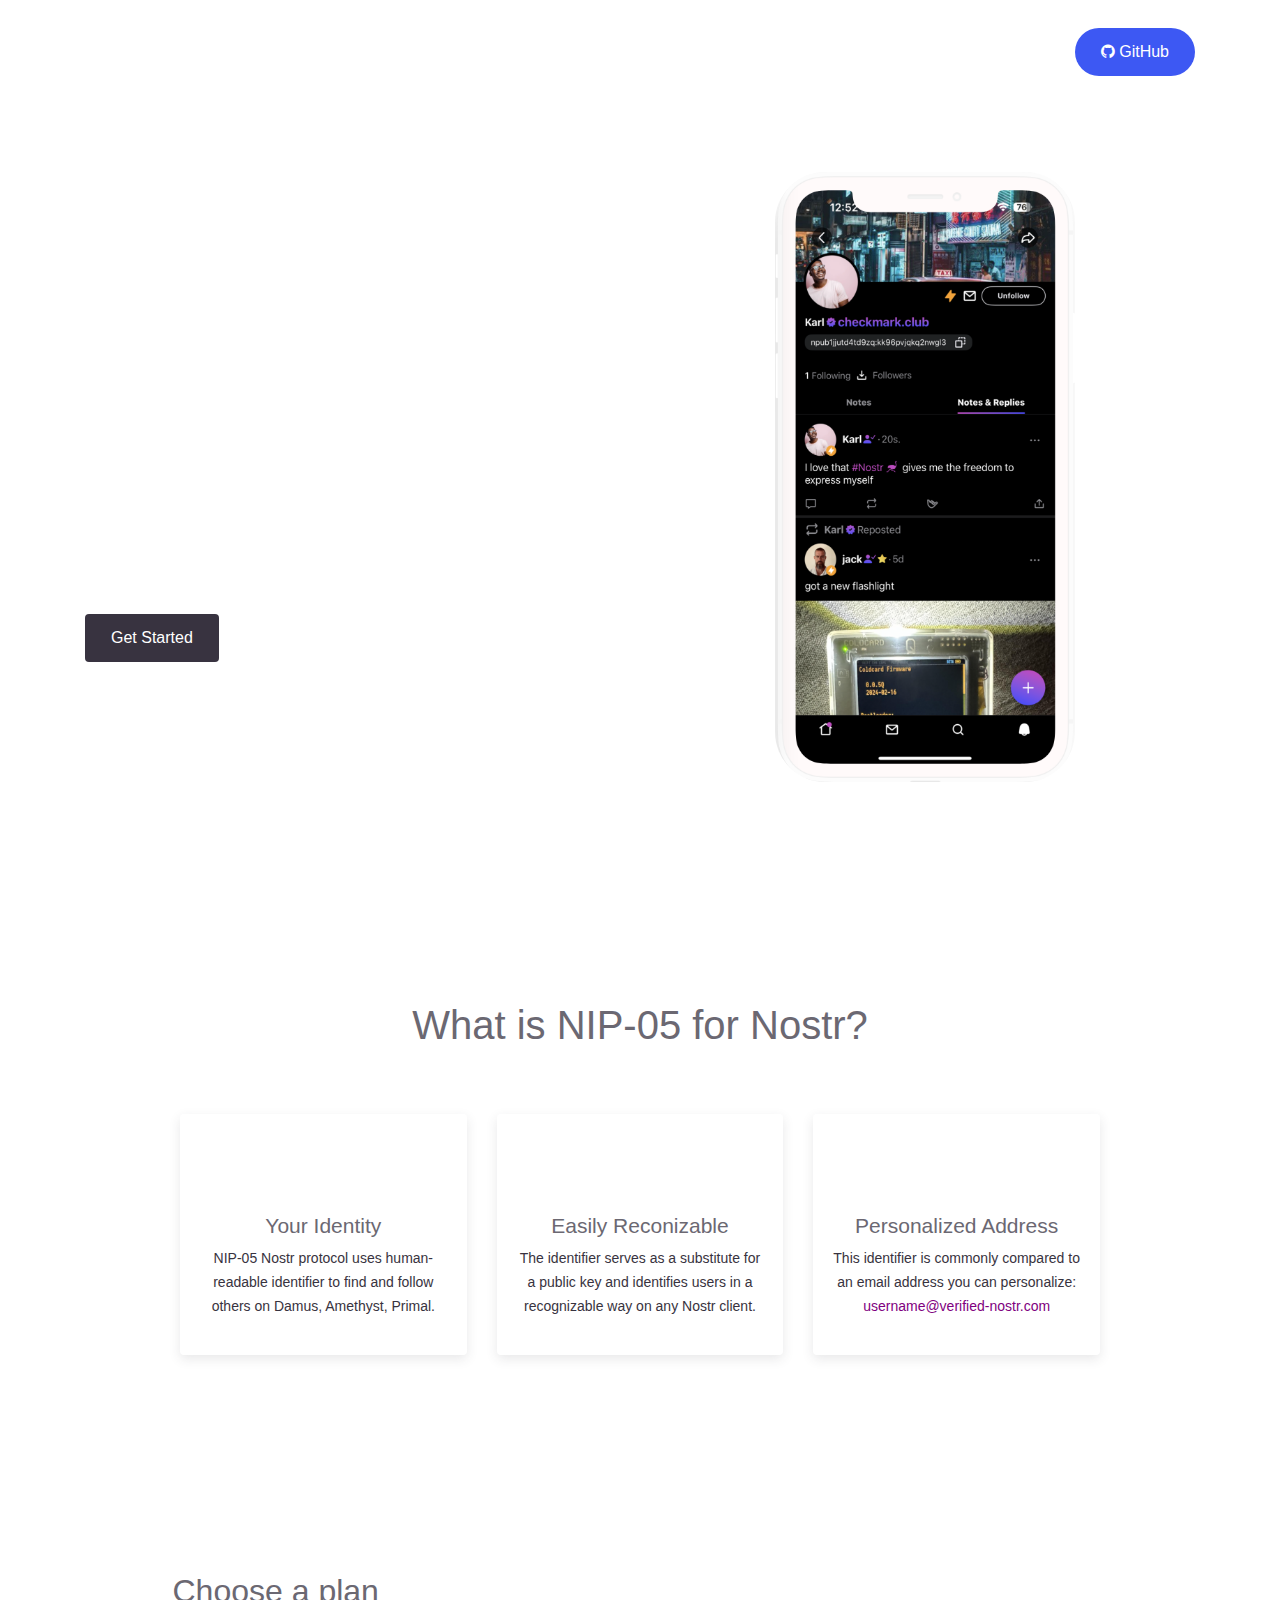
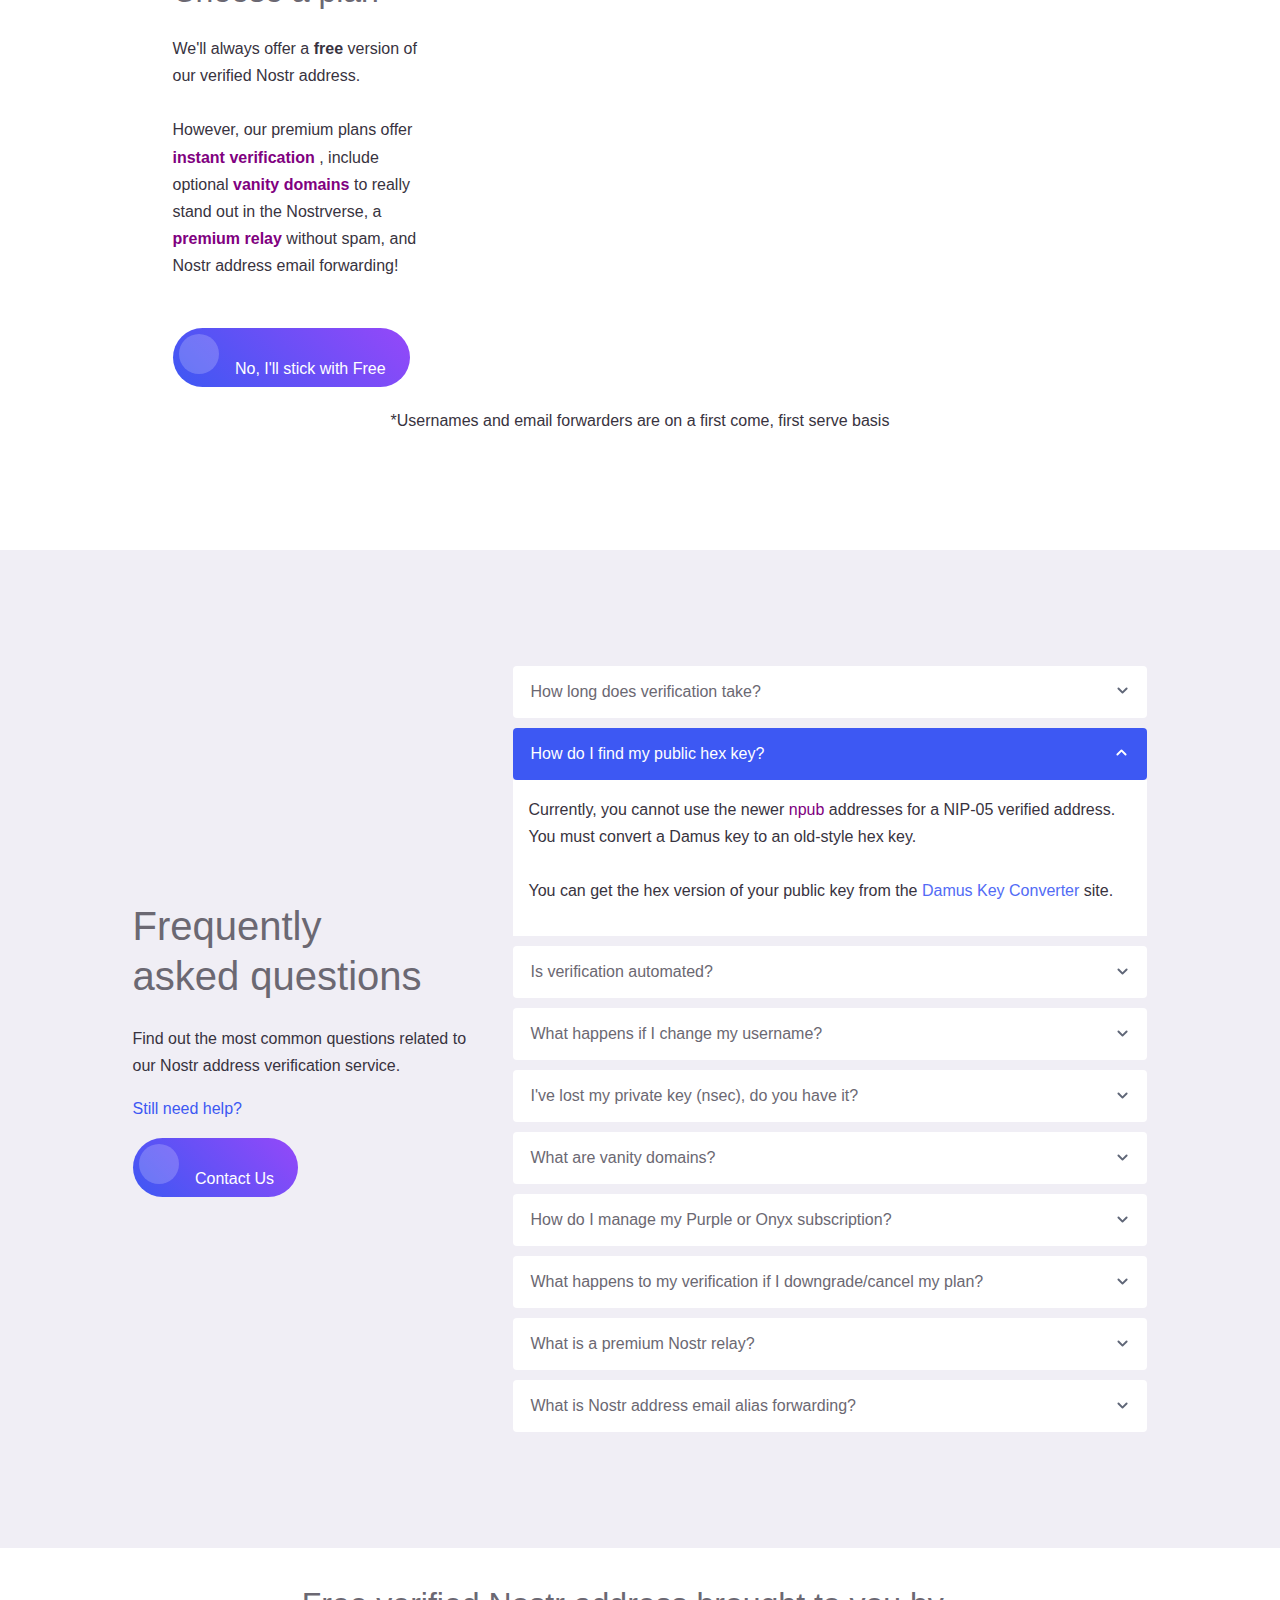
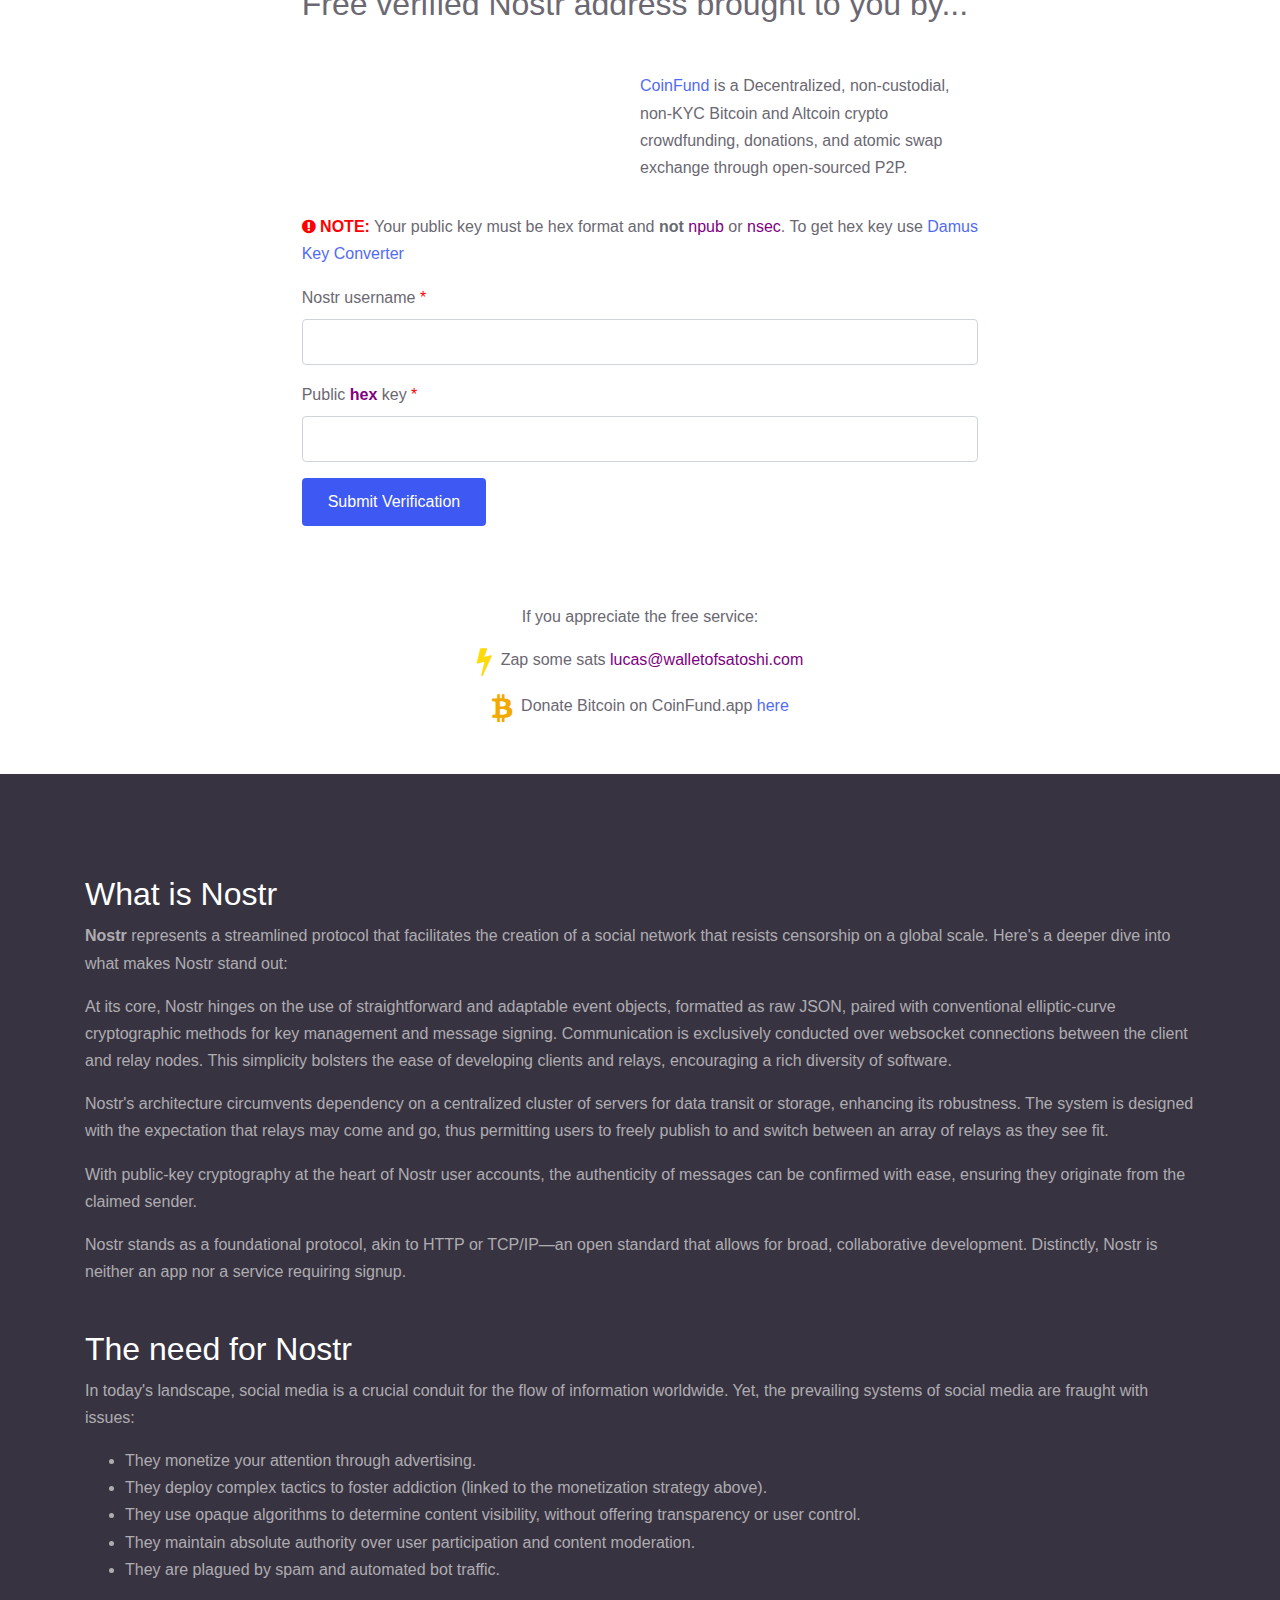
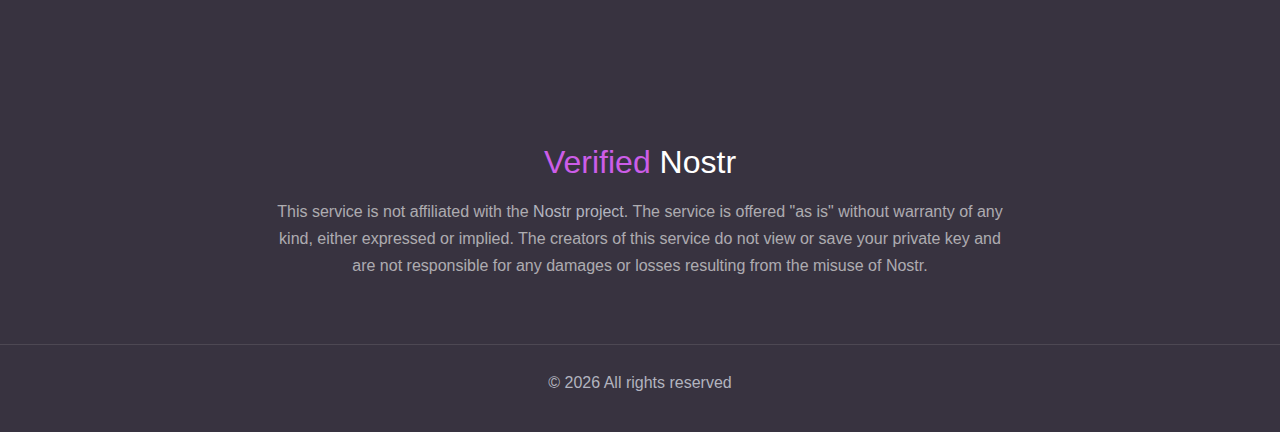
==== commit 03e4d304: "Removed spacing" ====
--- a/index.html
+++ b/index.html
@@ -1 +1,879 @@
-<!DOCTYPE html><head><meta charset="UTF-8" /><meta name="viewport" content="width=device-width,initial-scale=1" /><meta http-equiv="X-UA-Compatible" content="ie=edge" /><meta name="description" content="Get your Nostr NIP-05 Address Verified for Free on Damus, Amethyst, Plebstr! Upgrade for a Paid Relay and Faster Verification" /><title>Verified Nostr - NIP-05 Address & Relay</title><link rel="canonical" href="https://verified-nostr.com" /><link rel="shortcut icon" href="./assets/favicon.png" type="image/x-icon" /><link rel="stylesheet" href="./assets/css/maicons.css" /><link rel="stylesheet" href="./assets/vendor/animate/animate.css" /><link rel="stylesheet" href="./assets/vendor/owl-carousel/css/owl.carousel.min.css" /><link rel="stylesheet" href="./assets/css/bootstrap.css" /><link rel="stylesheet" href="./assets/css/mobster.css" /><link rel="stylesheet" href="https://cdnjs.cloudflare.com/ajax/libs/font-awesome/4.7.0/css/font-awesome.min.css" /><link rel="apple-touch-icon" sizes="180x180" href="./apple-touch-icon.png" /><link rel="icon" type="image/png" sizes="32x32" href="./favicon-32x32.png" /><link rel="icon" type="image/png" sizes="16x16" href="./favicon-16x16.png" /><link rel="manifest" href="./site.webmanifest" /><link rel="alternate" hreflang="af" href="https://af.verified-nostr.com" /><link rel="alternate" hreflang="sq" href="https://sq.verified-nostr.com" /><link rel="alternate" hreflang="am" href="https://am.verified-nostr.com" /><link rel="alternate" hreflang="ar" href="https://ar.verified-nostr.com" /><link rel="alternate" hreflang="hy" href="https://hy.verified-nostr.com" /><link rel="alternate" hreflang="az" href="https://az.verified-nostr.com" /><link rel="alternate" hreflang="eu" href="https://eu.verified-nostr.com" /><link rel="alternate" hreflang="be" href="https://be.verified-nostr.com" /><link rel="alternate" hreflang="bn" href="https://bn.verified-nostr.com" /><link rel="alternate" hreflang="bs" href="https://bs.verified-nostr.com" /><link rel="alternate" hreflang="bg" href="https://bg.verified-nostr.com" /><link rel="alternate" hreflang="ca" href="https://ca.verified-nostr.com" /><link rel="alternate" hreflang="ceb" href="https://ceb.verified-nostr.com" /><link rel="alternate" hreflang="ny" href="https://ny.verified-nostr.com" /><link rel="alternate" hreflang="zh-CN" href="https://zh-CN.verified-nostr.com" /><link rel="alternate" hreflang="zh-TW" href="https://zh-TW.verified-nostr.com" /><link rel="alternate" hreflang="co" href="https://co.verified-nostr.com" /><link rel="alternate" hreflang="hr" href="https://hr.verified-nostr.com" /><link rel="alternate" hreflang="cs" href="https://cs.verified-nostr.com" /><link rel="alternate" hreflang="da" href="https://da.verified-nostr.com" /><link rel="alternate" hreflang="nl" href="https://nl.verified-nostr.com" /><link rel="alternate" hreflang="eo" href="https://eo.verified-nostr.com" /><link rel="alternate" hreflang="et" href="https://et.verified-nostr.com" /><link rel="alternate" hreflang="tl" href="https://tl.verified-nostr.com" /><link rel="alternate" hreflang="fi" href="https://fi.verified-nostr.com" /><link rel="alternate" hreflang="fr" href="https://fr.verified-nostr.com" /><link rel="alternate" hreflang="fy" href="https://fy.verified-nostr.com" /><link rel="alternate" hreflang="gl" href="https://gl.verified-nostr.com" /><link rel="alternate" hreflang="ka" href="https://ka.verified-nostr.com" /><link rel="alternate" hreflang="de" href="https://de.verified-nostr.com" /><link rel="alternate" hreflang="el" href="https://el.verified-nostr.com" /><link rel="alternate" hreflang="gu" href="https://gu.verified-nostr.com" /><link rel="alternate" hreflang="ht" href="https://ht.verified-nostr.com" /><link rel="alternate" hreflang="ha" href="https://ha.verified-nostr.com" /><link rel="alternate" hreflang="haw" href="https://haw.verified-nostr.com" /><link rel="alternate" hreflang="iw" href="https://iw.verified-nostr.com" /><link rel="alternate" hreflang="hi" href="https://hi.verified-nostr.com" /><link rel="alternate" hreflang="hmn" href="https://hmn.verified-nostr.com" /><link rel="alternate" hreflang="hu" href="https://hu.verified-nostr.com" /><link rel="alternate" hreflang="is" href="https://is.verified-nostr.com" /><link rel="alternate" hreflang="ig" href="https://ig.verified-nostr.com" /><link rel="alternate" hreflang="id" href="https://id.verified-nostr.com" /><link rel="alternate" hreflang="ga" href="https://ga.verified-nostr.com" /><link rel="alternate" hreflang="it" href="https://it.verified-nostr.com" /><link rel="alternate" hreflang="ja" href="https://ja.verified-nostr.com" /><link rel="alternate" hreflang="jw" href="https://jw.verified-nostr.com" /><link rel="alternate" hreflang="kn" href="https://kn.verified-nostr.com" /><link rel="alternate" hreflang="kk" href="https://kk.verified-nostr.com" /><link rel="alternate" hreflang="km" href="https://km.verified-nostr.com" /><link rel="alternate" hreflang="ko" href="https://ko.verified-nostr.com" /><link rel="alternate" hreflang="ku" href="https://ku.verified-nostr.com" /><link rel="alternate" hreflang="ky" href="https://ky.verified-nostr.com" /><link rel="alternate" hreflang="lo" href="https://lo.verified-nostr.com" /><link rel="alternate" hreflang="la" href="https://la.verified-nostr.com" /><link rel="alternate" hreflang="lv" href="https://lv.verified-nostr.com" /><link rel="alternate" hreflang="lt" href="https://lt.verified-nostr.com" /><link rel="alternate" hreflang="lb" href="https://lb.verified-nostr.com" /><link rel="alternate" hreflang="mk" href="https://mk.verified-nostr.com" /><link rel="alternate" hreflang="mg" href="https://mg.verified-nostr.com" /><link rel="alternate" hreflang="ms" href="https://ms.verified-nostr.com" /><link rel="alternate" hreflang="ml" href="https://ml.verified-nostr.com" /><link rel="alternate" hreflang="mt" href="https://mt.verified-nostr.com" /><link rel="alternate" hreflang="mi" href="https://mi.verified-nostr.com" /><link rel="alternate" hreflang="mr" href="https://mr.verified-nostr.com" /><link rel="alternate" hreflang="mn" href="https://mn.verified-nostr.com" /><link rel="alternate" hreflang="my" href="https://my.verified-nostr.com" /><link rel="alternate" hreflang="ne" href="https://ne.verified-nostr.com" /><link rel="alternate" hreflang="no" href="https://no.verified-nostr.com" /><link rel="alternate" hreflang="ps" href="https://ps.verified-nostr.com" /><link rel="alternate" hreflang="fa" href="https://fa.verified-nostr.com" /><link rel="alternate" hreflang="pl" href="https://pl.verified-nostr.com" /><link rel="alternate" hreflang="pt" href="https://pt.verified-nostr.com" /><link rel="alternate" hreflang="pa" href="https://pa.verified-nostr.com" /><link rel="alternate" hreflang="ro" href="https://ro.verified-nostr.com" /><link rel="alternate" hreflang="ru" href="https://ru.verified-nostr.com" /><link rel="alternate" hreflang="sm" href="https://sm.verified-nostr.com" /><link rel="alternate" hreflang="gd" href="https://gd.verified-nostr.com" /><link rel="alternate" hreflang="sr" href="https://sr.verified-nostr.com" /><link rel="alternate" hreflang="st" href="https://st.verified-nostr.com" /><link rel="alternate" hreflang="sn" href="https://sn.verified-nostr.com" /><link rel="alternate" hreflang="sd" href="https://sd.verified-nostr.com" /><link rel="alternate" hreflang="si" href="https://si.verified-nostr.com" /><link rel="alternate" hreflang="sk" href="https://sk.verified-nostr.com" /><link rel="alternate" hreflang="sl" href="https://sl.verified-nostr.com" /><link rel="alternate" hreflang="so" href="https://so.verified-nostr.com" /><link rel="alternate" hreflang="es" href="https://es.verified-nostr.com" /><link rel="alternate" hreflang="su" href="https://su.verified-nostr.com" /><link rel="alternate" hreflang="sw" href="https://sw.verified-nostr.com" /><link rel="alternate" hreflang="sv" href="https://sv.verified-nostr.com" /><link rel="alternate" hreflang="tg" href="https://tg.verified-nostr.com" /><link rel="alternate" hreflang="ta" href="https://ta.verified-nostr.com" /><link rel="alternate" hreflang="te" href="https://te.verified-nostr.com" /><link rel="alternate" hreflang="th" href="https://th.verified-nostr.com" /><link rel="alternate" hreflang="tr" href="https://tr.verified-nostr.com" /><link rel="alternate" hreflang="uk" href="https://uk.verified-nostr.com" /><link rel="alternate" hreflang="ur" href="https://ur.verified-nostr.com" /><link rel="alternate" hreflang="uz" href="https://uz.verified-nostr.com" /><link rel="alternate" hreflang="vi" href="https://vi.verified-nostr.com" /><link rel="alternate" hreflang="cy" href="https://cy.verified-nostr.com" /><link rel="alternate" hreflang="xh" href="https://xh.verified-nostr.com" /><link rel="alternate" hreflang="yi" href="https://yi.verified-nostr.com" /><link rel="alternate" hreflang="yo" href="https://yo.verified-nostr.com" /><link rel="alternate" hreflang="zu" href="https://zu.verified-nostr.com" /><link rel="alternate" hreflang="x-default" href="https://en.verified-nostr.com" /><meta property="og:locale" content="en_US" /><meta property="og:site_name" content="Nostr NIP-05 Address Verification and Premium Relay" /><meta property="og:title" content="Nostr NIP-05 Address Verification and Premium Relay" /><meta property="og:url" content="https://verified-nostr.com" /><meta property="og:type" content="website" /><meta property="og:description" content="Get your Nostr NIP-05 Address Verified for Free on Damus, Amethyst, Plebstr! Upgrade for a Paid Relay and Faster Verification" /><meta property="og:image" content="https://verified-nostr.com/assets/img/og-verified.jpg" /><meta property="og:image:url" content="https://verified-nostr.com/assets/img/og-verified.jpg" /><meta property="og:image:secure_url" content="https://verified-nostr.com/assets/img/og-verified.jpg" /><meta property="article:publisher" content="https://www.facebook.com/CoinFund" /><meta name="twitter:title" content="Nostr NIP-05 Address Verification and Premium Relay" /><meta name="twitter:url" content="https://verified-nostr.com" /><meta name="twitter:description" content="Get your Nostr NIP-05 Address Verified for Free on Damus, Amethyst, Plebstr! Upgrade for a Paid Relay and Faster Verification" /><meta name="twitter:image" content="https://verified-nostr.com/assets/img/og-verified.jpg" /><meta name="twitter:card" content="summary_large_image" /><meta name="twitter:site" content="@0xChain" /><style>.gt_container-unisv1 a.glink{ color: rgba(255, 255, 255, .5);} .gt_container-unisv1 a.glink:hover{ color: rgba(255, 255, 255, 0.75);} .gt_white_content a{ color: #000000 !important;} </style></head><body><nav class="navbar navbar-expand-lg navbar-dark navbar-floating"><div class="container"><a class="navbar-brand" href="#"><img src="./assets/favicon-light.png" alt="" width="80" /></a><button class="navbar-toggler" type="button" data-toggle="collapse" data-target="#navbarToggler" aria-controls="navbarToggler" aria-expanded="false" aria-label="Toggle navigation"><span class="navbar-toggler-icon"></span></button><div class="collapse navbar-collapse" id="navbarToggler"><ul class="navbar-nav ml-auto mt-3 mt-lg-0"><li class="nav-item"><a class="nav-link" href="#about">About</a></li><li class="nav-item"><a class="nav-link" href="#faq">FAQ</a></li><li class="nav-item"><a class="nav-link" href="#plan">Plans</a></li><li class="nav-item"><a class="nav-link" href="#free">Free</a></li><li class="nav-item"><a class="nav-link" href="#why">Why</a></li><li class="nav-item"><a class="nav-link gtranslate_wrapper" href="#"></a></li></ul><div class="ml-auto my-2 my-lg-0"><a href="https://github.com/CoinFundApp/verified-nostr" target="_blank" rel="noopener"><button class="btn btn-primary rounded-pill"><i class="fa fa-github" style="font-size: 16px;"></i>&nbsp;GitHub</button></a></div></div></div></nav><div class="page-hero-section bg-image hero-home-2" style="background-image: url(assets/img/bg_hero_2.svg);"><div class="hero-caption"><div class="container fg-white h-100"><div class="row align-items-center h-100"><div class="col-lg-6 wow"><div class="badge badge-soft mb-2"><strong>100% Free and Secure</strong></div><h1 class="mb-4 fw-normal">Get a Verified<br />Nostr address<br />and a Relay </h1><p class="mb-4">Submit a NIP-05 verification request for Nostr below <br />and get a verified checkmark on your username at <br />Damus, Amethyst, Plebstr, Nostur, Snort, Primal clients. </p><a href="#plan" class="btn btn-dark">Get Started</a></div><div class="col-lg-6 d-none d-lg-block wow"><div class="img-place mobile-preview floating-animate"><img src="./assets/img/verified-mobile.png" alt="" /></div></div></div></div></div></div><div class="page-section no-scroll" id="about"><div class="container"><h2 class="text-center wow fadeIn">What is NIP-05 for Nostr?</h2><div class="row justify-content-center mt-5"><div class="col-lg-10"><div class="row justify-content-center"><div class="col-md-6 col-lg-4 py-3 wow fadeInLeft"><div class="card card-body border-0 text-center shadow pt-5"><div class="svg-icon mx-auto mb-4"><img src="./assets/img/icons/payment.png" alt="" /></div><h5 class="fg-gray">Your Identity</h5><p class="fs-small">NIP-05 Nostr protocol uses human-readable identifier to find and follow others on Damus, Amethyst, Primal.</p></div></div><div class="col-md-6 col-lg-4 py-3 wow fadeInUp"><div class="card card-body border-0 text-center shadow pt-5"><div class="svg-icon mx-auto mb-4"><img src="./assets/img/icons/customizable.png" alt="" /></div><h5 class="fg-gray">Easily Reconizable</h5><p class="fs-small">The identifier serves as a substitute for a public key and identifies users in a recognizable way on any Nostr client.</p></div></div><div class="col-md-6 col-lg-4 py-3 wow fadeInRight"><div class="card card-body border-0 text-center shadow pt-5"><div class="svg-icon mx-auto mb-4"><img src="./assets/img/icons/concept.png" alt="" /></div><h5 class="fg-gray">Personalized Address</h5><p class="fs-small">This identifier is commonly compared to an email address you can personalize:<font color="purple">username@verified-nostr.com</font></p></div></div></div></div></div></div></div><div class="page-section bg-image" style="background-image: url(assets/img/pattern_1.svg);" id="plan"><div class="container"><div class="row justify-content-center align-items-center"><div class="col-lg-3 mb-5 mb-lg-0 wow fadeInUp plan-cta"><h3 class="mb-4">Choose a plan</h3><p class="mb-5">We'll always offer a <strong>free</strong>version of our verified Nostr address.<br /><br />However, our premium plans offer <font color="purple"><strong>instant verification</strong></font>, include optional <font color="purple"><strong>vanity domains</strong></font>to really stand out in the Nostrverse, a <font color="purple"><strong>premium relay</strong></font>without spam, and Nostr address email forwarding! </p><a href="#free" class="btn btn-gradient btn-split-icon rounded-pill"><span class="icon mai-thumbs-up-outline"></span>No, I'll stick with Free</a></div><div class="col-lg-8 pricing-stripe"><div class="stripe-overlay"></div><script async src="https://js.stripe.com/v3/pricing-table.js"></script><stripe-pricing-table pricing-table-id="prctbl_1MdWDqJio8vtGsS5f8CdyBAa" publishable-key="pk_live_51MdVjwJio8vtGsS5T2W26jvOpeExWFAgmhvHHPIc3vPXsnhX5BqiTe9X0x0vsxHeQW15kLRSgn0EfBs0AJwoROfH00OS9e6wE1"></stripe-pricing-table></div><div id="usernamePopup" class="username-popup" style="display:none;"><div class="popup-content"><span class="close">&times;</span><br /><form id="usernameCheckForm"><label for="usernamePopupInput">Enter your Nostr username:</label><br /><input type="text" id="usernamePopupInput" name="username" pattern="[A-Za-z0-9]{1,15}" title="Username should only contain letters and numbers." required><br /><br /><button type="submit" class="btn btn-primary">Check Availability</button><br /><br /><div id="successMessage" class="alert alert-success" style="display: none;">Yay! Username available. You can proceed to subscribe. </div><div id="errorMessage" class="alert alert-danger" style="display: none;">Sorry! The username is already taken. Please choose a different one.<br /><br /><input type="checkbox" id="registeredCheckbox" name="registered" value="registered"><label for="registeredCheckbox">I have already registered this username as a free address</label></div><div id="networkErrorMessage" class="alert alert-danger" style="display: none;">Error: There was a problem with the network connection. </div></form></div></div><p style="text-align: center; margin-top: 20px;">*Usernames and email forwarders are on a first come, first serve basis</p></div></div></div><div class="page-section bg-light" id="faq"><div class="container"><div class="row justify-content-center align-items-center"><div class="col-lg-4 py-3 wow fadeInUp"><h2 class="mb-4">Frequently <br />asked questions </h2><p>Find out the most common questions related to our Nostr address verification service.</p><p class="fg-primary fw-medium">Still need help?</p><a href="mailto:support@verified-nostr.com" class="btn btn-gradient btn-split-icon rounded-pill"><span class="icon mai-call-outline"></span>Contact Us</a></div><div class="col-lg-7 py-3 no-scroll-x"><div class="accordion accordion-gap" id="accordionFAQ"><div class="accordion-item wow fadeInRight"><div class="accordion-trigger" id="headingFour"><button class="btn collapsed" type="button" data-toggle="collapse" data-target="#collapse1" aria-expanded="false" aria-controls="collapse1">How long does verification take?</button></div><div id="collapse1" class="collapse" aria-labelledby="headingFour" data-parent="#accordionFAQ"><div class="accordion-content"><p>The <strong><a href="#plan"><font color="purple">premium plans</font></a></strong>verification process is <strong>instant</strong>!<br /><br />All <strong>free</strong>verification submissions are processed within <strong>1 hour</strong>! </p></div></div></div><div class="accordion-item wow fadeInRight"><div class="accordion-trigger" id="headingFive"><button class="btn" type="button" data-toggle="collapse" data-target="#collapse2" aria-expanded="true" aria-controls="collapse2">How do I find my public hex key?</button></div><div id="collapse2" class="collapse show" aria-labelledby="headingFive" data-parent="#accordionFAQ"><div class="accordion-content"><p>Currently, you cannot use the newer <font color="purple">npub</font>addresses for a NIP-05 verified address. You must convert a Damus key to an old-style hex key.<br /><br />You can get the hex version of your public key from the <a href="https://damus.io/key" target="_blank" rel="noopener">Damus Key Converter</a>site. </p></div></div></div><div class="accordion-item wow fadeInRight"><div class="accordion-trigger" id="headingSix"><button class="btn collapsed" type="button" data-toggle="collapse" data-target="#collapse3" aria-expanded="false" aria-controls="collapse3">Is verification automated?</button></div><div id="collapse3" class="collapse" aria-labelledby="headingSix" data-parent="#accordionFAQ"><div class="accordion-content"><p>Yes! The <strong><a href="#plan"><font color="purple">premium plans</font></a></strong>verification process is <strong>instant</strong>!<br /><br />However, all <strong>free</strong>verification submissions are processed within <strong>1 hour</strong>batches! </p></div></div></div><div class="accordion-item wow fadeInRight"><div class="accordion-trigger" id="headingSeven"><button class="btn collapsed" type="button" data-toggle="collapse" data-target="#collapse4" aria-expanded="false" aria-controls="collapse4">What happens if I change my username?</button></div><div id="collapse4" class="collapse" aria-labelledby="headingSeven" data-parent="#accordionFAQ"><div class="accordion-content"><p>If you change your username in a Nostr client, it will break the verification and you will need to go through the verification process all over again. <br /><br />Additionally, if you change your public key, it will break the verification and you will need to go through the verification process all over again. <br /><br />Simply re-use our verification form to set a new username with your public hex key.<br /><br />For our paid subscribers, please contact us at <a href="mailto:support@verified-nostr.com">support@verified-nostr.com</a>for us to update your username for you. </p></div></div></div><div class="accordion-item wow fadeInRight"><div class="accordion-trigger" id="headingEight"><button class="btn collapsed" type="button" data-toggle="collapse" data-target="#collapse5" aria-expanded="false" aria-controls="collapse5">I've lost my private key (nsec), do you have it?</button></div><div id="collapse5" class="collapse" aria-labelledby="headingEight" data-parent="#accordionFAQ"><div class="accordion-content"><p>No. If you have lost your private key (nsec), we cannot help recover it. The NIP-05 verification process does not (from our end) require the private key. We have no way of recovering a lost private key. </p><p>A lost or compromised private key would require you to create a new Nostr account and go through the verification process over again.</p></div></div></div><div class="accordion-item wow fadeInRight"><div class="accordion-trigger" id="headingNine"><button class="btn collapsed" type="button" data-toggle="collapse" data-target="#collapse6" aria-expanded="false" aria-controls="collapse6">What are vanity domains?</button></div><div id="collapse6" class="collapse" aria-labelledby="headingNine" data-parent="#accordionFAQ"><div class="accordion-content"><p>All <strong>free</strong>verifications use our default @verified-nostr.com domain.<br /><br />Our <strong><a href="#plan"><font color="purple">premium plans</font></a></strong>by default use their own unique subdomains, dependent upon the subscription (ex: purple.verified-nostr.com and onyx.verified-nostr.com).<br /><br />However, vanity domains are also included for our subscribers, as follows:<br /><br /><a href="#plan"><font color="purple">Purple plan</font></a>domains<br /><ul><li>21million.fun</li><li>nostrich.cool</li><li>freedom.casa</li><li>sats.cheap</li><li>checkmark.club</li></ul><br /><a href="#plan"><font color="purple">Onyx plan</font></a>domains<br /><ul><li>All domains in Purple</li><li>censorship.rip</li><li>unbanned.lol</li><li>satoshi.ceo</li><li>zaps.money</li><li>pleb.army</li></ul><br />The optional vanity domains are immediately available to use as a verified Nostr address, depending on the subscribed plan. Simply pick a vanity domain that's available in your plan and use it as the domain in your Nostr address instead of our defaults. </p></div></div></div><div class="accordion-item wow fadeInRight"><div class="accordion-trigger" id="headingTen"><button class="btn collapsed" type="button" data-toggle="collapse" data-target="#collapse7" aria-expanded="false" aria-controls="collapse7">How do I manage my Purple or Onyx subscription?</button></div><div id="collapse7" class="collapse" aria-labelledby="headingTen" data-parent="#accordionFAQ"><div class="accordion-content"><p>If you've subscribed to one of our <a href="#plan"><font color="purple">premium plans</font></a>you can manage the subscription <a href="https://billing.stripe.com/p/login/6oE9Dk08F0XTe08fYY" target="_blank" rel="noopener">here</a>. </p></div></div></div><div class="accordion-item wow fadeInRight"><div class="accordion-trigger" id="headingEleven"><button class="btn collapsed" type="button" data-toggle="collapse" data-target="#collapse8" aria-expanded="false" aria-controls="collapse8">What happens to my verification if I downgrade/cancel my plan? </button></div><div id="collapse8" class="collapse" aria-labelledby="headingEleven" data-parent="#accordionFAQ"><div class="accordion-content"><p>If you've subscribed to one of our <a href="#plan"><font color="purple">premium plans</font></a>and you've canceled the subscription <a href="https://billing.verified-nostr.com/p/login/6oE9Dk08F0XTe08fYY" target="_blank" rel="noopener">here</a>, the verification with the vanity domains will be automatically disabled at the end of your subscription period.<br /><br />However, your account will automatically fallback to our free address @verified-nostr.com domain, which you can switch to in the NIP-05 address section of your Nostr client. </p></div></div></div><div class="accordion-item wow fadeInRight"><div class="accordion-trigger" id="headingTwelve"><button class="btn collapsed" type="button" data-toggle="collapse" data-target="#collapse9" aria-expanded="false" aria-controls="collapse9">What is a premium Nostr relay?</button></div><div id="collapse9" class="collapse" aria-labelledby="headingTwelve" data-parent="#accordionFAQ"><div class="accordion-content"><p>If you've subscribed to one of our <a href="#plan"><font color="purple">premium plans</font></a>you will gain access to our premium Nostr relay.<br /><br />The premium relay is limited users, all who have a paid subscription. The premium relay is therefore faster and free from spam!<br /><br />Once subscribed, your pubkey will be automatically allowed access to our paid relay. </p></div></div></div><div class="accordion-item wow fadeInRight"><div class="accordion-trigger" id="headingThirteen"><button class="btn collapsed" type="button" data-toggle="collapse" data-target="#collapse10" aria-expanded="false" aria-controls="collapse10">What is Nostr address email alias forwarding?</button></div><div id="collapse10" class="collapse" aria-labelledby="headingThirteen" data-parent="#accordionFAQ"><div class="accordion-content"><p>If you've subscribed to the <a href="#plan"><font color="purple">Onyx plan</font></a>you will be able to select a vanity domain for an email alias.<br /><br />This will turn your <strong>username</strong>into an email forwarder using one of the ten vanity domains you select at checkout, which will pass on emails sent to it to the email address used when subscribing.<br /><br />The email forwarder will be automatically set up and will point towards the email address you use during checkout with Stripe. Upon set up, you will receive a notification from SimpleLogin to confirm your email address for the the alias's mailbox.<br /><br />We respect your privacy! We can <strong>not</strong>read emails sent through email forwarding. </p></div></div></div></div></div></div></div></div><div class="col-md-6 col-lg-7 my-3 wow fadeInUp" id="free"><div class="card-page"><h3 class="fw-normal">Free verified Nostr address brought to you by...</h3><div class="container"><div class="row row-cols-1 row-cols-sm-2 row-cols-md-3 row-cols-lg-5 justify-content-center align-items-center mt-5"><div class="p-3 wow zoomIn"><div class="img-place client-img"><a href="https://coinfund.app" target="_blank" rel="noopener"><img src="https://coinfund.app/images/02/cf-logo-black.png" alt="" width="200" /></a></div></div><p><a href="https://coinfund.app" target="_blank" rel="noopener">CoinFund</a>is a Decentralized, non-custodial, non-KYC Bitcoin and Altcoin crypto crowdfunding, donations, and atomic swap exchange through open-sourced P2P.</p></div></div><p class="fs-small"><div class="form-group"><font color="red"><strong><i class="fa fa-exclamation-circle"></i>&nbsp;NOTE:</strong></font>Your public key must be hex format and <strong>not</strong><font color="purple">npub</font>or <font color="purple">nsec</font>. To get hex key use <a href="https://damus.io/key" target="_blank" rel="noopener">Damus Key Converter</a></p></div><form id="nostr-form"><div class="form-group"><label for="username" class="fw-medium fg-grey">Nostr username <font color="red">*</font></label><input type="text" id="username" name="username" class="form-control" required></div><div class="form-group"><label for="nostrKey" class="fw-medium fg-grey">Public <font color="purple"><strong>hex</strong></font>key <font color="red">*</font></label><input type="text" id="nostrKey" name="nostrKey" class="form-control" required pattern="^[0-9a-fA-F]{64}$" title="Pubkey must be in hex format"></div><div class="form-group"><div class="h-captcha" data-sitekey="0c5b040e-c69b-4b73-9449-7fc2354e12b2"></div></div><button type="submit" class="btn btn-primary">Submit Verification</button></form><br /><div id="success-message" class="alert alert-success" style="display:none;"><p>Yay! Your account on Nostr has now been queued for verification. In 1 hour, please add <span id="success-username-placeholder">@verified-nostr.com</span>to the NIP-05 section of Plebstr, Amethyst, Damus, or other Nostr clients.</p></div><div id="error-key-invalid" class="alert alert-danger" style="display:none;"><p>Error: Public key must be in hex format.</p></div><div id="error-captcha" class="alert alert-danger" style="display:none;"><p>Error: Please complete the captcha.</p></div><div id="error-taken" class="alert alert-danger" style="display:none;"><p>Sorry! The username is already taken. Please choose a different one.</p></div><div id="error-unknown" class="alert alert-danger" style="display:none;"><p>Error: An unknown error occurred.</p></div><p style="text-align: center; margin-top: 50px;">If you appreciate the free service:</p><p style="text-align: center;"><font color="#FDDA0D"><i class="fa fa-bolt" style="font-size: 30px; vertical-align: middle;"></i></font>&nbsp;Zap some sats <font color="purple">lucas@walletofsatoshi.com</font></p><p style="text-align: center;"><font color="#f2a900"><i class="fa fa-bitcoin" style="font-size: 30px; vertical-align: middle;"></i></font>&nbsp;Donate Bitcoin on CoinFund.app <a href="https://coinfund.app/wallet/#/campaign/502a78c3d425873bbcec26d567f2dab1" target="_blank" rel="noopener">here</a></p></div></div><div class="page-footer-section bg-dark fg-white"><div class="container mb-5" id="why"><h3>What is Nostr</h3><p class="caption"><strong>Nostr</strong>represents a streamlined protocol that facilitates the creation of a social network that resists censorship on a global scale. Here's a deeper dive into what makes Nostr stand out:</p><p class="caption">At its core, Nostr hinges on the use of straightforward and adaptable event objects, formatted as raw JSON, paired with conventional elliptic-curve cryptographic methods for key management and message signing. Communication is exclusively conducted over websocket connections between the client and relay nodes. This simplicity bolsters the ease of developing clients and relays, encouraging a rich diversity of software.</p><p class="caption">Nostr's architecture circumvents dependency on a centralized cluster of servers for data transit or storage, enhancing its robustness. The system is designed with the expectation that relays may come and go, thus permitting users to freely publish to and switch between an array of relays as they see fit.</p><p class="caption">With public-key cryptography at the heart of Nostr user accounts, the authenticity of messages can be confirmed with ease, ensuring they originate from the claimed sender.</p><p class="caption">Nostr stands as a foundational protocol, akin to HTTP or TCP/IP—an open standard that allows for broad, collaborative development. Distinctly, Nostr is neither an app nor a service requiring signup.</p><br /><h3>The need for Nostr</h3><p class="caption">In today's landscape, social media is a crucial conduit for the flow of information worldwide. Yet, the prevailing systems of social media are fraught with issues:</p><ul style="padding-bottom:100px;" class="caption"><li>They monetize your attention through advertising.</li><li>They deploy complex tactics to foster addiction (linked to the monetization strategy above).</li><li>They use opaque algorithms to determine content visibility, without offering transparency or user control.</li><li>They maintain absolute authority over user participation and content moderation.</li><li>They are plagued by spam and automated bot traffic.</li></ul><div class="row justify-content-center text-center wow fadeInUp"><div class="col-lg-8"><div class="text-center mb-3"><img src="./assets/favicon-light.png" alt="" height="80" /></div><h3 class="mb-3"><font color="#cc5de8">Verified</font>&nbsp;Nostr </h3><p class="caption">This service is not affiliated with the <a href="https://nostr.com" target="_blank" rel="noopener">Nostr project</a>. The service is offered "as is" without warranty of any kind, either expressed or implied. The creators of this service do not view or save your private key and are not responsible for any damages or losses resulting from the misuse of Nostr. </p></div></div></div><hr /><p class="text-center mt-4 wow fadeIn">&copy; <script>document.write(new Date().getFullYear()); </script>All rights reserved </p></div><script>window.gtranslateSettings={ "default_language": "auto", "native_language_names": true, "detect_browser_language": true, "url_structure": "sub_domain", "wrapper_selector": ".gtranslate_wrapper", "flag_size": 24, "flag_style": "2d"}</script><script>document.addEventListener('DOMContentLoaded', (event)=>{ const canonicalLink=document.createElement('link'); canonicalLink.setAttribute('rel', 'canonical'); canonicalLink.setAttribute('href', window.location.origin + window.location.pathname); document.head.appendChild(canonicalLink);}); </script><script src="https://cdn.gtranslate.net/widgets/latest/popup.js" defer></script><script src="./assets/js/jquery-3.5.1.min.js"></script><script src="./assets/js/bootstrap.bundle.min.js"></script><script src="./assets/vendor/owl-carousel/js/owl.carousel.min.js"></script><script src="./assets/vendor/wow/wow.min.js"></script><script src="./assets/js/mobster.js"></script><script src="https://js.hcaptcha.com/1/api.js" async defer="defer"></script><script>document.addEventListener('DOMContentLoaded', function (){ var stripeOverlay=document.querySelector('.stripe-overlay'); var usernamePopup=document.getElementById('usernamePopup'); var closePopup=document.querySelector('.close'); var form=document.getElementById('usernameCheckForm'); var successMessage=document.getElementById('successMessage'); var errorMessage=document.getElementById('errorMessage'); var networkErrorMessage=document.getElementById('networkErrorMessage'); var registeredCheckbox=document.getElementById('registeredCheckbox'); registeredCheckbox.addEventListener('change', function (event){ if (this.checked){ // Close the popup and remove the overlay usernamePopup.style.display='none'; stripeOverlay.remove();}}); function showPopup(event){ // Prevent the click from reaching the Stripe widget event.stopPropagation(); // Show the popup usernamePopup.style.display='flex'; // Reset messages successMessage.style.display='none'; errorMessage.style.display='none'; networkErrorMessage.style.display='none';} // Add the event listener to the overlay stripeOverlay.addEventListener('click', showPopup); // Close popup logic when clicking the close button closePopup.addEventListener('click', function (event){ event.stopPropagation(); // Prevent the event from bubbling up to the document usernamePopup.style.display='none';}); // Close popup logic when clicking on the popup background usernamePopup.addEventListener('click', function (event){ // Check if the clicked element is the background of the popup if (event.target===usernamePopup){ usernamePopup.style.display='none';}}); // Prevent popup content clicks from propagating to the background var popupContent=document.querySelector('.popup-content'); popupContent.addEventListener('click', function (event){ event.stopPropagation();}); // Sanitize the username function sanitizeUsername(input){ var sanitized=input.replace(/[^A-Za-z0-9]/g, ''); return sanitized;} // Form submission logic form.addEventListener('submit', async function (event){ event.preventDefault(); var usernameInput=document.getElementById('usernamePopupInput'); var username=sanitizeUsername(usernameInput.value); // Set the sanitized username back to the input field usernameInput.value=username; // Hide messages before new check successMessage.style.display='none'; errorMessage.style.display='none'; networkErrorMessage.style.display='none'; try{ // Fetch the nostr.json file const nostrJsonResponse=await fetch('https://verified-nostr.com/.well-known/nostr.json'); const nostrJson=await nostrJsonResponse.json(); // Check if the username is already taken if (nostrJson.names && nostrJson.names.hasOwnProperty(username)){ errorMessage.style.display='block';} else{ // Username is available successMessage.style.display='block'; // Close the popup after 1 second setTimeout(function (){ usernamePopup.style.display='none'; // Remove the overlay from the DOM to allow interaction with the Stripe widget stripeOverlay.remove();}, 1000);}} catch (error){ // Handle errors (e.g., network issues, parsing errors) networkErrorMessage.textContent='Error: ' + error.message; networkErrorMessage.style.display='block';}});}); </script><script src="https://hcaptcha.com/1/api.js" async defer></script><script>document.getElementById('nostr-form').addEventListener('submit', async function (event){ event.preventDefault(); const usernameInput=document.getElementById('username'); let username=usernameInput.value.trim(); const nostrKeyInput=document.getElementById('nostrKey'); const nostrKey=nostrKeyInput.value.trim(); const captchaResponse=document.querySelector('[name="h-captcha-response"]').value; const successMessage=document.getElementById('success-message'); const successUsernamePlaceholder=document.getElementById('success-username-placeholder'); // Hide all messages before displaying the new one const errorMessages=document.querySelectorAll('.alert-danger'); errorMessages.forEach(function (msg){ msg.style.display='none';}); // Sanitize the username username=username.replace(/&/g, '&amp;') .replace(/</g, '&lt;') .replace(/>/g, '&gt;') .replace(/"/g, '&quot;') .replace(/'/g, '&#x27;') .replace(/\//g, '&#x2F;'); let errorMessageElement=null; if (!nostrKeyInput.checkValidity()){ errorMessageElement=document.getElementById('error-key-invalid');} else if (!captchaResponse){ errorMessageElement=document.getElementById('error-captcha');} if (errorMessageElement){ errorMessageElement.style.display='block'; successMessage.style.display='none'; return;} try{ // Fetch the nostr.json file and check if the username is already taken const nostrJsonResponse=await fetch('https://verified-nostr.com/.well-known/nostr.json'); const nostrJson=await nostrJsonResponse.json(); // Check if username is a key in the 'names' object if (nostrJson.names.hasOwnProperty(username)){ errorMessageElement=document.getElementById('error-taken'); throw new Error();} // Proceed with form submission if the username is nottaken const response=await fetch('https://api.verified-nostr.com',{ method: 'POST', headers:{ 'Content-Type': 'application/json',}, body: JSON.stringify({ username, nostrKey, captchaResponse}),}); if (response.ok){ const responseData=await response.json(); successUsernamePlaceholder.textContent=username + '@verified-nostr.com'; successMessage.style.display='block';} else{ const errorResponseData=await response.json(); throw new Error(errorResponseData.error || 'An unknown error occurred.');}} catch (error){ // If errorMessageElement is not set, it's an unknown error errorMessageElement=errorMessageElement || document.getElementById('error-unknown'); errorMessageElement.style.display='block'; successMessage.style.display='none';}}); </script></body></html>+<!DOCTYPE html>
+<head>
+    <meta charset="UTF-8" />
+    <meta name="viewport" content="width=device-width,initial-scale=1" />
+    <meta http-equiv="X-UA-Compatible" content="ie=edge" />
+    <meta name="description"
+        content="Get your Nostr NIP-05 Address Verified for Free on Damus, Amethyst, Plebstr! Upgrade for a Paid Relay and Faster Verification" />
+    <title>Verified Nostr - NIP-05 Address & Relay</title>
+    <link rel="canonical" href="https://verified-nostr.com" />
+    <link rel="shortcut icon" href="./assets/favicon.png" type="image/x-icon" />
+    <link rel="stylesheet" href="./assets/css/maicons.css" />
+    <link rel="stylesheet" href="./assets/vendor/animate/animate.css" />
+    <link rel="stylesheet" href="./assets/vendor/owl-carousel/css/owl.carousel.min.css" />
+    <link rel="stylesheet" href="./assets/css/bootstrap.css" />
+    <link rel="stylesheet" href="./assets/css/mobster.css" />
+    <link rel="stylesheet" href="https://cdnjs.cloudflare.com/ajax/libs/font-awesome/4.7.0/css/font-awesome.min.css" />
+    <link rel="apple-touch-icon" sizes="180x180" href="./apple-touch-icon.png" />
+    <link rel="icon" type="image/png" sizes="32x32" href="./favicon-32x32.png" />
+    <link rel="icon" type="image/png" sizes="16x16" href="./favicon-16x16.png" />
+    <link rel="manifest" href="./site.webmanifest" />
+    <link rel="alternate" hreflang="af" href="https://af.verified-nostr.com" />
+    <link rel="alternate" hreflang="sq" href="https://sq.verified-nostr.com" />
+    <link rel="alternate" hreflang="am" href="https://am.verified-nostr.com" />
+    <link rel="alternate" hreflang="ar" href="https://ar.verified-nostr.com" />
+    <link rel="alternate" hreflang="hy" href="https://hy.verified-nostr.com" />
+    <link rel="alternate" hreflang="az" href="https://az.verified-nostr.com" />
+    <link rel="alternate" hreflang="eu" href="https://eu.verified-nostr.com" />
+    <link rel="alternate" hreflang="be" href="https://be.verified-nostr.com" />
+    <link rel="alternate" hreflang="bn" href="https://bn.verified-nostr.com" />
+    <link rel="alternate" hreflang="bs" href="https://bs.verified-nostr.com" />
+    <link rel="alternate" hreflang="bg" href="https://bg.verified-nostr.com" />
+    <link rel="alternate" hreflang="ca" href="https://ca.verified-nostr.com" />
+    <link rel="alternate" hreflang="ceb" href="https://ceb.verified-nostr.com" />
+    <link rel="alternate" hreflang="ny" href="https://ny.verified-nostr.com" />
+    <link rel="alternate" hreflang="zh-CN" href="https://zh-CN.verified-nostr.com" />
+    <link rel="alternate" hreflang="zh-TW" href="https://zh-TW.verified-nostr.com" />
+    <link rel="alternate" hreflang="co" href="https://co.verified-nostr.com" />
+    <link rel="alternate" hreflang="hr" href="https://hr.verified-nostr.com" />
+    <link rel="alternate" hreflang="cs" href="https://cs.verified-nostr.com" />
+    <link rel="alternate" hreflang="da" href="https://da.verified-nostr.com" />
+    <link rel="alternate" hreflang="nl" href="https://nl.verified-nostr.com" />
+    <link rel="alternate" hreflang="eo" href="https://eo.verified-nostr.com" />
+    <link rel="alternate" hreflang="et" href="https://et.verified-nostr.com" />
+    <link rel="alternate" hreflang="tl" href="https://tl.verified-nostr.com" />
+    <link rel="alternate" hreflang="fi" href="https://fi.verified-nostr.com" />
+    <link rel="alternate" hreflang="fr" href="https://fr.verified-nostr.com" />
+    <link rel="alternate" hreflang="fy" href="https://fy.verified-nostr.com" />
+    <link rel="alternate" hreflang="gl" href="https://gl.verified-nostr.com" />
+    <link rel="alternate" hreflang="ka" href="https://ka.verified-nostr.com" />
+    <link rel="alternate" hreflang="de" href="https://de.verified-nostr.com" />
+    <link rel="alternate" hreflang="el" href="https://el.verified-nostr.com" />
+    <link rel="alternate" hreflang="gu" href="https://gu.verified-nostr.com" />
+    <link rel="alternate" hreflang="ht" href="https://ht.verified-nostr.com" />
+    <link rel="alternate" hreflang="ha" href="https://ha.verified-nostr.com" />
+    <link rel="alternate" hreflang="haw" href="https://haw.verified-nostr.com" />
+    <link rel="alternate" hreflang="iw" href="https://iw.verified-nostr.com" />
+    <link rel="alternate" hreflang="hi" href="https://hi.verified-nostr.com" />
+    <link rel="alternate" hreflang="hmn" href="https://hmn.verified-nostr.com" />
+    <link rel="alternate" hreflang="hu" href="https://hu.verified-nostr.com" />
+    <link rel="alternate" hreflang="is" href="https://is.verified-nostr.com" />
+    <link rel="alternate" hreflang="ig" href="https://ig.verified-nostr.com" />
+    <link rel="alternate" hreflang="id" href="https://id.verified-nostr.com" />
+    <link rel="alternate" hreflang="ga" href="https://ga.verified-nostr.com" />
+    <link rel="alternate" hreflang="it" href="https://it.verified-nostr.com" />
+    <link rel="alternate" hreflang="ja" href="https://ja.verified-nostr.com" />
+    <link rel="alternate" hreflang="jw" href="https://jw.verified-nostr.com" />
+    <link rel="alternate" hreflang="kn" href="https://kn.verified-nostr.com" />
+    <link rel="alternate" hreflang="kk" href="https://kk.verified-nostr.com" />
+    <link rel="alternate" hreflang="km" href="https://km.verified-nostr.com" />
+    <link rel="alternate" hreflang="ko" href="https://ko.verified-nostr.com" />
+    <link rel="alternate" hreflang="ku" href="https://ku.verified-nostr.com" />
+    <link rel="alternate" hreflang="ky" href="https://ky.verified-nostr.com" />
+    <link rel="alternate" hreflang="lo" href="https://lo.verified-nostr.com" />
+    <link rel="alternate" hreflang="la" href="https://la.verified-nostr.com" />
+    <link rel="alternate" hreflang="lv" href="https://lv.verified-nostr.com" />
+    <link rel="alternate" hreflang="lt" href="https://lt.verified-nostr.com" />
+    <link rel="alternate" hreflang="lb" href="https://lb.verified-nostr.com" />
+    <link rel="alternate" hreflang="mk" href="https://mk.verified-nostr.com" />
+    <link rel="alternate" hreflang="mg" href="https://mg.verified-nostr.com" />
+    <link rel="alternate" hreflang="ms" href="https://ms.verified-nostr.com" />
+    <link rel="alternate" hreflang="ml" href="https://ml.verified-nostr.com" />
+    <link rel="alternate" hreflang="mt" href="https://mt.verified-nostr.com" />
+    <link rel="alternate" hreflang="mi" href="https://mi.verified-nostr.com" />
+    <link rel="alternate" hreflang="mr" href="https://mr.verified-nostr.com" />
+    <link rel="alternate" hreflang="mn" href="https://mn.verified-nostr.com" />
+    <link rel="alternate" hreflang="my" href="https://my.verified-nostr.com" />
+    <link rel="alternate" hreflang="ne" href="https://ne.verified-nostr.com" />
+    <link rel="alternate" hreflang="no" href="https://no.verified-nostr.com" />
+    <link rel="alternate" hreflang="ps" href="https://ps.verified-nostr.com" />
+    <link rel="alternate" hreflang="fa" href="https://fa.verified-nostr.com" />
+    <link rel="alternate" hreflang="pl" href="https://pl.verified-nostr.com" />
+    <link rel="alternate" hreflang="pt" href="https://pt.verified-nostr.com" />
+    <link rel="alternate" hreflang="pa" href="https://pa.verified-nostr.com" />
+    <link rel="alternate" hreflang="ro" href="https://ro.verified-nostr.com" />
+    <link rel="alternate" hreflang="ru" href="https://ru.verified-nostr.com" />
+    <link rel="alternate" hreflang="sm" href="https://sm.verified-nostr.com" />
+    <link rel="alternate" hreflang="gd" href="https://gd.verified-nostr.com" />
+    <link rel="alternate" hreflang="sr" href="https://sr.verified-nostr.com" />
+    <link rel="alternate" hreflang="st" href="https://st.verified-nostr.com" />
+    <link rel="alternate" hreflang="sn" href="https://sn.verified-nostr.com" />
+    <link rel="alternate" hreflang="sd" href="https://sd.verified-nostr.com" />
+    <link rel="alternate" hreflang="si" href="https://si.verified-nostr.com" />
+    <link rel="alternate" hreflang="sk" href="https://sk.verified-nostr.com" />
+    <link rel="alternate" hreflang="sl" href="https://sl.verified-nostr.com" />
+    <link rel="alternate" hreflang="so" href="https://so.verified-nostr.com" />
+    <link rel="alternate" hreflang="es" href="https://es.verified-nostr.com" />
+    <link rel="alternate" hreflang="su" href="https://su.verified-nostr.com" />
+    <link rel="alternate" hreflang="sw" href="https://sw.verified-nostr.com" />
+    <link rel="alternate" hreflang="sv" href="https://sv.verified-nostr.com" />
+    <link rel="alternate" hreflang="tg" href="https://tg.verified-nostr.com" />
+    <link rel="alternate" hreflang="ta" href="https://ta.verified-nostr.com" />
+    <link rel="alternate" hreflang="te" href="https://te.verified-nostr.com" />
+    <link rel="alternate" hreflang="th" href="https://th.verified-nostr.com" />
+    <link rel="alternate" hreflang="tr" href="https://tr.verified-nostr.com" />
+    <link rel="alternate" hreflang="uk" href="https://uk.verified-nostr.com" />
+    <link rel="alternate" hreflang="ur" href="https://ur.verified-nostr.com" />
+    <link rel="alternate" hreflang="uz" href="https://uz.verified-nostr.com" />
+    <link rel="alternate" hreflang="vi" href="https://vi.verified-nostr.com" />
+    <link rel="alternate" hreflang="cy" href="https://cy.verified-nostr.com" />
+    <link rel="alternate" hreflang="xh" href="https://xh.verified-nostr.com" />
+    <link rel="alternate" hreflang="yi" href="https://yi.verified-nostr.com" />
+    <link rel="alternate" hreflang="yo" href="https://yo.verified-nostr.com" />
+    <link rel="alternate" hreflang="zu" href="https://zu.verified-nostr.com" />
+    <link rel="alternate" hreflang="x-default" href="https://en.verified-nostr.com" />
+    <meta property="og:locale" content="en_US" />
+    <meta property="og:site_name" content="Nostr NIP-05 Address Verification and Premium Relay" />
+    <meta property="og:title" content="Nostr NIP-05 Address Verification and Premium Relay" />
+    <meta property="og:url" content="https://verified-nostr.com" />
+    <meta property="og:type" content="website" />
+    <meta property="og:description"
+        content="Get your Nostr NIP-05 Address Verified for Free on Damus, Amethyst, Plebstr! Upgrade for a Paid Relay and Faster Verification" />
+    <meta property="og:image" content="https://verified-nostr.com/assets/img/og-verified.jpg" />
+    <meta property="og:image:url" content="https://verified-nostr.com/assets/img/og-verified.jpg" />
+    <meta property="og:image:secure_url" content="https://verified-nostr.com/assets/img/og-verified.jpg" />
+    <meta property="article:publisher" content="https://www.facebook.com/CoinFund" />
+    <meta name="twitter:title" content="Nostr NIP-05 Address Verification and Premium Relay" />
+    <meta name="twitter:url" content="https://verified-nostr.com" />
+    <meta name="twitter:description"
+        content="Get your Nostr NIP-05 Address Verified for Free on Damus, Amethyst, Plebstr! Upgrade for a Paid Relay and Faster Verification" />
+    <meta name="twitter:image" content="https://verified-nostr.com/assets/img/og-verified.jpg" />
+    <meta name="twitter:card" content="summary_large_image" />
+    <meta name="twitter:site" content="@0xChain" />
+    <style>
+        .gt_container-unisv1 a.glink {
+            color: rgba(255, 255, 255, .5);
+        }
+        .gt_container-unisv1 a.glink:hover {
+            color: rgba(255, 255, 255, 0.75);
+        }
+        .gt_white_content a {
+            color: #000000 !important;
+        }
+    </style>
+</head>
+<body>
+    <nav class="navbar navbar-expand-lg navbar-dark navbar-floating">
+        <div class="container">
+            <a class="navbar-brand" href="#"><img src="./assets/favicon-light.png" alt="" width="80" /></a>
+            <button class="navbar-toggler" type="button" data-toggle="collapse" data-target="#navbarToggler"
+                aria-controls="navbarToggler" aria-expanded="false" aria-label="Toggle navigation">
+                <span class="navbar-toggler-icon"></span>
+            </button>
+            <div class="collapse navbar-collapse" id="navbarToggler">
+                <ul class="navbar-nav ml-auto mt-3 mt-lg-0">
+                    <li class="nav-item"><a class="nav-link" href="#about">About</a></li>
+                    <li class="nav-item"><a class="nav-link" href="#faq">FAQ</a></li>
+                    <li class="nav-item"><a class="nav-link" href="#plan">Plans</a></li>
+                    <li class="nav-item"><a class="nav-link" href="#free">Free</a></li>
+                    <li class="nav-item"><a class="nav-link" href="#why">Why</a></li>
+                    <li class="nav-item"><a class="nav-link gtranslate_wrapper" href="#"></a></li>
+                </ul>
+                <div class="ml-auto my-2 my-lg-0">
+                    <a href="https://github.com/CoinFundApp/verified-nostr" target="_blank" rel="noopener">
+                        <button class="btn btn-primary rounded-pill"><i class="fa fa-github"
+                                style="font-size: 16px;"></i>&nbsp;GitHub</button>
+                    </a>
+                </div>
+            </div>
+        </div>
+    </nav>
+    <div class="page-hero-section bg-image hero-home-2" style="background-image: url(assets/img/bg_hero_2.svg);">
+        <div class="hero-caption">
+            <div class="container fg-white h-100">
+                <div class="row align-items-center h-100">
+                    <div class="col-lg-6 wow">
+                        <div class="badge badge-soft mb-2"><strong>100% Free and Secure</strong></div>
+                        <h1 class="mb-4 fw-normal">
+                            Get a Verified<br />
+                            Nostr address<br />
+                            and a Relay
+                        </h1>
+                        <p class="mb-4">
+                            Submit a NIP-05 verification request for Nostr below <br />
+                            and get a verified checkmark on your username at <br />
+                            Damus, Amethyst, Plebstr, Nostur, Snort, Primal clients.
+                        </p>
+                        <a href="#plan" class="btn btn-dark">Get Started</a>
+                    </div>
+                    <div class="col-lg-6 d-none d-lg-block wow">
+                        <div class="img-place mobile-preview floating-animate"><img
+                                src="./assets/img/verified-mobile.png" alt="" /></div>
+                    </div>
+                </div>
+            </div>
+        </div>
+    </div>
+    <div class="page-section no-scroll" id="about">
+        <div class="container">
+            <h2 class="text-center wow fadeIn">What is NIP-05 for Nostr?</h2>
+            <div class="row justify-content-center mt-5">
+                <div class="col-lg-10">
+                    <div class="row justify-content-center">
+                        <div class="col-md-6 col-lg-4 py-3 wow fadeInLeft">
+                            <div class="card card-body border-0 text-center shadow pt-5">
+                                <div class="svg-icon mx-auto mb-4"><img src="./assets/img/icons/payment.png" alt="" />
+                                </div>
+                                <h5 class="fg-gray">Your Identity</h5>
+                                <p class="fs-small">NIP-05 Nostr protocol uses human-readable identifier to find and
+                                    follow others on Damus, Amethyst, Primal.</p>
+                            </div>
+                        </div>
+                        <div class="col-md-6 col-lg-4 py-3 wow fadeInUp">
+                            <div class="card card-body border-0 text-center shadow pt-5">
+                                <div class="svg-icon mx-auto mb-4"><img src="./assets/img/icons/customizable.png"
+                                        alt="" /></div>
+                                <h5 class="fg-gray">Easily Reconizable</h5>
+                                <p class="fs-small">The identifier serves as a substitute for a public key and
+                                    identifies users in a recognizable way on any Nostr client.</p>
+                            </div>
+                        </div>
+                        <div class="col-md-6 col-lg-4 py-3 wow fadeInRight">
+                            <div class="card card-body border-0 text-center shadow pt-5">
+                                <div class="svg-icon mx-auto mb-4"><img src="./assets/img/icons/concept.png" alt="" />
+                                </div>
+                                <h5 class="fg-gray">Personalized Address</h5>
+                                <p class="fs-small">This identifier is commonly compared to an email address you can
+                                    personalize:<font color="purple"> username@verified-nostr.com</font>
+                                </p>
+                            </div>
+                        </div>
+                    </div>
+                </div>
+            </div>
+        </div>
+    </div>
+    <div class="page-section bg-image" style="background-image: url(assets/img/pattern_1.svg);" id="plan">
+        <div class="container">
+            <div class="row justify-content-center align-items-center">
+                <div class="col-lg-3 mb-5 mb-lg-0 wow fadeInUp plan-cta">
+                    <h3 class="mb-4">Choose a plan</h3>
+                    <p class="mb-5">
+                        We'll always offer a <strong>free</strong> version of our verified Nostr address.<br /><br />
+                        However, our premium plans offer <font color="purple"><strong>instant verification</strong>
+                        </font>, include optional <font color="purple"><strong>vanity domains</strong></font> to really
+                        stand out in the Nostrverse, a <font color="purple"><strong>premium relay</strong></font>
+                        without spam, and Nostr address email forwarding!
+                    </p>
+                    <a href="#free" class="btn btn-gradient btn-split-icon rounded-pill"><span
+                            class="icon mai-thumbs-up-outline"></span> No, I'll stick with Free</a>
+                </div>
+                <div class="col-lg-8 pricing-stripe">
+                    <div class="stripe-overlay"></div>
+                    <script async src="https://js.stripe.com/v3/pricing-table.js"></script>
+                    <stripe-pricing-table pricing-table-id="prctbl_1MdWDqJio8vtGsS5f8CdyBAa"
+                        publishable-key="pk_live_51MdVjwJio8vtGsS5T2W26jvOpeExWFAgmhvHHPIc3vPXsnhX5BqiTe9X0x0vsxHeQW15kLRSgn0EfBs0AJwoROfH00OS9e6wE1"></stripe-pricing-table>
+                </div>
+                <div id="usernamePopup" class="username-popup" style="display:none;">
+                    <!-- Popup content -->
+                    <div class="popup-content">
+                        <span class="close">&times;</span><br />
+                        <form id="usernameCheckForm">
+                            <label for="usernamePopupInput">Enter your Nostr username:</label><br />
+                            <input type="text" id="usernamePopupInput" name="username" pattern="[A-Za-z0-9]{1,15}"
+                                title="Username should only contain letters and numbers." required><br /><br />
+                            <button type="submit" class="btn btn-primary">Check Availability</button><br /><br />
+                            <div id="successMessage" class="alert alert-success" style="display: none;">
+                                Yay! Username available. You can proceed to subscribe.
+                            </div>
+                            <div id="errorMessage" class="alert alert-danger" style="display: none;">
+                                Sorry! The username is already taken. Please choose a different one.<br /><br />
+                                <input type="checkbox" id="registeredCheckbox" name="registered" value="registered">
+                                <label for="registeredCheckbox">I have already registered this username as a free
+                                    address</label>
+                            </div>
+                            <div id="networkErrorMessage" class="alert alert-danger" style="display: none;">
+                                Error: There was a problem with the network connection.
+                            </div>
+                        </form>
+                    </div>
+                </div>
+                <p style="text-align: center; margin-top: 20px;">*Usernames and email forwarders are on a first come,
+                    first serve basis</p>
+            </div>
+        </div>
+    </div>
+    <div class="page-section bg-light" id="faq">
+        <div class="container">
+            <div class="row justify-content-center align-items-center">
+                <div class="col-lg-4 py-3 wow fadeInUp">
+                    <h2 class="mb-4">
+                        Frequently <br />
+                        asked questions
+                    </h2>
+                    <p>Find out the most common questions related to our Nostr address verification service.</p>
+                    <p class="fg-primary fw-medium">Still need help?</p>
+                    <a href="mailto:support@verified-nostr.com"
+                        class="btn btn-gradient btn-split-icon rounded-pill"><span class="icon mai-call-outline"></span>
+                        Contact Us</a>
+                </div>
+                <div class="col-lg-7 py-3 no-scroll-x">
+                    <div class="accordion accordion-gap" id="accordionFAQ">
+                        <div class="accordion-item wow fadeInRight">
+                            <div class="accordion-trigger" id="headingFour">
+                                <button class="btn collapsed" type="button" data-toggle="collapse"
+                                    data-target="#collapse1" aria-expanded="false" aria-controls="collapse1">How long
+                                    does verification take?</button>
+                            </div>
+                            <div id="collapse1" class="collapse" aria-labelledby="headingFour"
+                                data-parent="#accordionFAQ">
+                                <div class="accordion-content">
+                                    <p>
+                                        The <strong><a href="#plan">
+                                                <font color="purple">premium plans</font>
+                                            </a></strong> verification process is <strong>instant</strong>!<br />
+                                        <br />
+                                        All <strong>free</strong> verification submissions are processed within
+                                        <strong>1 hour</strong>!
+                                    </p>
+                                </div>
+                            </div>
+                        </div>
+                        <div class="accordion-item wow fadeInRight">
+                            <div class="accordion-trigger" id="headingFive">
+                                <button class="btn" type="button" data-toggle="collapse" data-target="#collapse2"
+                                    aria-expanded="true" aria-controls="collapse2">How do I find my public hex
+                                    key?</button>
+                            </div>
+                            <div id="collapse2" class="collapse show" aria-labelledby="headingFive"
+                                data-parent="#accordionFAQ">
+                                <div class="accordion-content">
+                                    <p>
+                                        Currently, you cannot use the newer <font color="purple">npub</font> addresses
+                                        for a NIP-05 verified address. You must convert a Damus key to an old-style hex
+                                        key.<br />
+                                        <br />
+                                        You can get the hex version of your public key from the <a
+                                            href="https://damus.io/key" target="_blank" rel="noopener">Damus Key
+                                            Converter</a> site.
+                                    </p>
+                                </div>
+                            </div>
+                        </div>
+                        <div class="accordion-item wow fadeInRight">
+                            <div class="accordion-trigger" id="headingSix">
+                                <button class="btn collapsed" type="button" data-toggle="collapse"
+                                    data-target="#collapse3" aria-expanded="false" aria-controls="collapse3">Is
+                                    verification automated?</button>
+                            </div>
+                            <div id="collapse3" class="collapse" aria-labelledby="headingSix"
+                                data-parent="#accordionFAQ">
+                                <div class="accordion-content">
+                                    <p>
+                                        Yes! The <strong><a href="#plan">
+                                                <font color="purple">premium plans</font>
+                                            </a></strong> verification process is <strong>instant</strong>!<br />
+                                        <br />
+                                        However, all <strong>free</strong> verification submissions are processed within
+                                        <strong>1 hour</strong> batches!
+                                    </p>
+                                </div>
+                            </div>
+                        </div>
+                        <div class="accordion-item wow fadeInRight">
+                            <div class="accordion-trigger" id="headingSeven">
+                                <button class="btn collapsed" type="button" data-toggle="collapse"
+                                    data-target="#collapse4" aria-expanded="false" aria-controls="collapse4">What
+                                    happens if I change my username?</button>
+                            </div>
+                            <div id="collapse4" class="collapse" aria-labelledby="headingSeven"
+                                data-parent="#accordionFAQ">
+                                <div class="accordion-content">
+                                    <p>
+                                        If you change your username in a Nostr client, it will break the verification
+                                        and you will need to go through the verification process all over again. <br />
+                                        <br />
+                                        Additionally, if you change your public key, it will break the verification and
+                                        you will need to go through the verification process all over again. <br />
+                                        <br />
+                                        Simply re-use our verification form to set a new username with your public hex
+                                        key.<br />
+                                        <br />
+                                        For our paid subscribers, please contact us at <a
+                                            href="mailto:support@verified-nostr.com">support@verified-nostr.com</a> for
+                                        us to update your username for you.
+                                    </p>
+                                </div>
+                            </div>
+                        </div>
+                        <div class="accordion-item wow fadeInRight">
+                            <div class="accordion-trigger" id="headingEight">
+                                <button class="btn collapsed" type="button" data-toggle="collapse"
+                                    data-target="#collapse5" aria-expanded="false" aria-controls="collapse5">I've lost
+                                    my private key (nsec), do you have it?</button>
+                            </div>
+                            <div id="collapse5" class="collapse" aria-labelledby="headingEight"
+                                data-parent="#accordionFAQ">
+                                <div class="accordion-content">
+                                    <p>
+                                        No. If you have lost your private key (nsec), we cannot help recover it. The
+                                        NIP-05 verification process does not (from our end) require the private key. We
+                                        have no way of recovering a lost private key.
+                                    </p>
+                                    <p>A lost or compromised private key would require you to create a new Nostr account
+                                        and go through the verification process over again.</p>
+                                </div>
+                            </div>
+                        </div>
+                        <div class="accordion-item wow fadeInRight">
+                            <div class="accordion-trigger" id="headingNine">
+                                <button class="btn collapsed" type="button" data-toggle="collapse"
+                                    data-target="#collapse6" aria-expanded="false" aria-controls="collapse6">What are
+                                    vanity domains?</button>
+                            </div>
+                            <div id="collapse6" class="collapse" aria-labelledby="headingNine"
+                                data-parent="#accordionFAQ">
+                                <div class="accordion-content">
+                                    <p>
+                                        All <strong>free</strong> verifications use our default @verified-nostr.com
+                                        domain.<br />
+                                        <br />
+                                        Our <strong><a href="#plan">
+                                                <font color="purple">premium plans</font>
+                                            </a></strong> by default use their own unique subdomains, dependent upon the
+                                        subscription (ex: purple.verified-nostr.com and onyx.verified-nostr.com).<br />
+                                        <br />
+                                        However, vanity domains are also included for our subscribers, as
+                                        follows:<br /><br />
+                                        <a href="#plan">
+                                            <font color="purple">Purple plan</font>
+                                        </a> domains<br />
+                                    <ul>
+                                        <li>21million.fun</li>
+                                        <li>nostrich.cool</li>
+                                        <li>freedom.casa</li>
+                                        <li>sats.cheap</li>
+                                        <li>checkmark.club</li>
+                                    </ul><br />
+                                    <a href="#plan">
+                                        <font color="purple">Onyx plan</font>
+                                    </a> domains<br />
+                                    <ul>
+                                        <li>All domains in Purple</li>
+                                        <li>censorship.rip</li>
+                                        <li>unbanned.lol</li>
+                                        <li>satoshi.ceo</li>
+                                        <li>zaps.money</li>
+                                        <li>pleb.army</li>
+                                    </ul>
+                                    <br />
+                                    The optional vanity domains are immediately available to use as a verified Nostr
+                                    address, depending on the subscribed plan. Simply pick a vanity domain that's
+                                    available in your plan and use it as the domain in your Nostr address instead of our
+                                    defaults.
+                                    </p>
+                                </div>
+                            </div>
+                        </div>
+                        <div class="accordion-item wow fadeInRight">
+                            <div class="accordion-trigger" id="headingTen">
+                                <button class="btn collapsed" type="button" data-toggle="collapse"
+                                    data-target="#collapse7" aria-expanded="false" aria-controls="collapse7">How do I
+                                    manage my Purple or Onyx subscription?</button>
+                            </div>
+                            <div id="collapse7" class="collapse" aria-labelledby="headingTen"
+                                data-parent="#accordionFAQ">
+                                <div class="accordion-content">
+                                    <p>
+                                        If you've subscribed to one of our <a href="#plan">
+                                            <font color="purple">premium plans</font>
+                                        </a> you can manage the subscription
+                                        <a href="https://billing.stripe.com/p/login/6oE9Dk08F0XTe08fYY" target="_blank"
+                                            rel="noopener">here</a>.
+                                    </p>
+                                </div>
+                            </div>
+                        </div>
+                        <div class="accordion-item wow fadeInRight">
+                            <div class="accordion-trigger" id="headingEleven">
+                                <button class="btn collapsed" type="button" data-toggle="collapse"
+                                    data-target="#collapse8" aria-expanded="false" aria-controls="collapse8">
+                                    What happens to my verification if I downgrade/cancel my plan?
+                                </button>
+                            </div>
+                            <div id="collapse8" class="collapse" aria-labelledby="headingEleven"
+                                data-parent="#accordionFAQ">
+                                <div class="accordion-content">
+                                    <p>
+                                        If you've subscribed to one of our <a href="#plan">
+                                            <font color="purple">premium plans</font>
+                                        </a> and you've canceled the subscription
+                                        <a href="https://billing.verified-nostr.com/p/login/6oE9Dk08F0XTe08fYY"
+                                            target="_blank" rel="noopener">here</a>, the verification with the vanity
+                                        domains will be automatically disabled at the end of your subscription
+                                        period.<br />
+                                        <br />However, your account will automatically fallback to our free address
+                                        @verified-nostr.com domain, which you can switch to in the NIP-05 address
+                                        section of your Nostr client.
+                                    </p>
+                                </div>
+                            </div>
+                        </div>
+                        <div class="accordion-item wow fadeInRight">
+                            <div class="accordion-trigger" id="headingTwelve">
+                                <button class="btn collapsed" type="button" data-toggle="collapse"
+                                    data-target="#collapse9" aria-expanded="false" aria-controls="collapse9">What is a
+                                    premium Nostr relay?</button>
+                            </div>
+                            <div id="collapse9" class="collapse" aria-labelledby="headingTwelve"
+                                data-parent="#accordionFAQ">
+                                <div class="accordion-content">
+                                    <p>
+                                        If you've subscribed to one of our <a href="#plan">
+                                            <font color="purple">premium plans</font>
+                                        </a> you will gain access to our premium Nostr relay.<br />
+                                        <br />
+                                        The premium relay is limited users, all who have a paid subscription. The
+                                        premium relay is therefore faster and free from spam!<br />
+                                        <br />
+                                        Once subscribed, your pubkey will be automatically allowed access to our paid
+                                        relay.
+                                    </p>
+                                </div>
+                            </div>
+                        </div>
+                        <div class="accordion-item wow fadeInRight">
+                            <div class="accordion-trigger" id="headingThirteen">
+                                <button class="btn collapsed" type="button" data-toggle="collapse"
+                                    data-target="#collapse10" aria-expanded="false" aria-controls="collapse10">What is
+                                    Nostr address email alias forwarding?</button>
+                            </div>
+                            <div id="collapse10" class="collapse" aria-labelledby="headingThirteen"
+                                data-parent="#accordionFAQ">
+                                <div class="accordion-content">
+                                    <p>
+                                        If you've subscribed to the <a href="#plan">
+                                            <font color="purple">Onyx plan</font>
+                                        </a> you will be able to select a vanity domain for an email alias.<br />
+                                        <br />
+                                        This will turn your <strong>username</strong> into an email forwarder using one
+                                        of the ten vanity domains you select at checkout, which will pass on emails sent
+                                        to it to the email address used when subscribing.<br />
+                                        <br />
+                                        The email forwarder will be automatically set up and will point towards the
+                                        email address you use during checkout with Stripe. Upon set up, you will receive
+                                        a notification from SimpleLogin to confirm your email address for the the
+                                        alias's mailbox.<br />
+                                        <br />
+                                        We respect your privacy! We can <strong>not</strong> read emails sent through
+                                        email forwarding.
+                                    </p>
+                                </div>
+                            </div>
+                        </div>
+                    </div>
+                </div>
+            </div>
+        </div>
+    </div>
+    <div class="col-md-6 col-lg-7 my-3 wow fadeInUp" id="free">
+        <div class="card-page">
+            <h3 class="fw-normal">Free verified Nostr address brought to you by...</h3>
+            <div class="container">
+                <div
+                    class="row row-cols-1 row-cols-sm-2 row-cols-md-3 row-cols-lg-5 justify-content-center align-items-center mt-5">
+                    <div class="p-3 wow zoomIn">
+                        <div class="img-place client-img">
+                            <a href="https://coinfund.app" target="_blank" rel="noopener"><img
+                                    src="https://coinfund.app/images/02/cf-logo-black.png" alt="" width="200" /></a>
+                        </div>
+                    </div>
+                    <p><a href="https://coinfund.app" target="_blank" rel="noopener">CoinFund</a> is a Decentralized,
+                        non-custodial, non-KYC Bitcoin and Altcoin crypto crowdfunding, donations, and atomic swap
+                        exchange through open-sourced P2P.</p>
+                </div>
+            </div>
+            <p class="fs-small">
+            <div class="form-group">
+                <font color="red">
+                    <strong><i class="fa fa-exclamation-circle"></i>&nbsp;NOTE:</strong>
+                </font>
+                Your public key must be hex format and <strong>not</strong>
+                <font color="purple"> npub</font> or <font color="purple">nsec</font>. To get hex key use
+                <a href="https://damus.io/key" target="_blank" rel="noopener">Damus Key Converter</a>
+                </p>
+            </div>
+            <form id="nostr-form">
+                <div class="form-group">
+                    <label for="username" class="fw-medium fg-grey">Nostr username <font color="red">*</font></label>
+                    <input type="text" id="username" name="username" class="form-control" required>
+                </div>
+                <div class="form-group">
+                    <label for="nostrKey" class="fw-medium fg-grey">Public <font color="purple"><strong>hex</strong>
+                        </font> key <font color="red">*</font></label>
+                    <input type="text" id="nostrKey" name="nostrKey" class="form-control" required
+                        pattern="^[0-9a-fA-F]{64}$" title="Pubkey must be in hex format">
+                </div>
+                <div class="form-group">
+                    <div class="h-captcha" data-sitekey="0c5b040e-c69b-4b73-9449-7fc2354e12b2"></div>
+                </div>
+                <button type="submit" class="btn btn-primary">Submit Verification</button>
+            </form>
+            <br />
+            <!-- Success and Error Message Containers -->
+            <div id="success-message" class="alert alert-success" style="display:none;">
+                <!-- Success message content -->
+                <p>Yay! Your account on Nostr has now been queued for verification. In 1 hour, please add <span
+                        id="success-username-placeholder">@verified-nostr.com</span> to the NIP-05 section of Plebstr,
+                    Amethyst, Damus, or other Nostr clients.</p>
+            </div>
+            <!-- Predefined Error Messages -->
+            <div id="error-key-invalid" class="alert alert-danger" style="display:none;">
+                <p>Error: Public key must be in hex format.</p>
+            </div>
+            <div id="error-captcha" class="alert alert-danger" style="display:none;">
+                <p>Error: Please complete the captcha.</p>
+            </div>
+            <div id="error-taken" class="alert alert-danger" style="display:none;">
+                <p>Sorry! The username is already taken. Please choose a different one.</p>
+            </div>
+            <div id="error-unknown" class="alert alert-danger" style="display:none;">
+                <p>Error: An unknown error occurred.</p>
+            </div>
+            <p style="text-align: center; margin-top: 50px;">If you appreciate the free service:</p>
+            <p style="text-align: center;">
+                <font color="#FDDA0D"><i class="fa fa-bolt" style="font-size: 30px; vertical-align: middle;"></i></font>
+                &nbsp;Zap some sats <font color="purple">lucas@walletofsatoshi.com</font>
+            </p>
+            <p style="text-align: center;">
+                <font color="#f2a900"><i class="fa fa-bitcoin" style="font-size: 30px; vertical-align: middle;"></i>
+                </font>&nbsp;Donate Bitcoin on CoinFund.app
+                <a href="https://coinfund.app/wallet/#/campaign/502a78c3d425873bbcec26d567f2dab1" target="_blank"
+                    rel="noopener">here</a>
+            </p>
+        </div>
+    </div>
+    <div class="page-footer-section bg-dark fg-white">
+        <div class="container mb-5" id="why">
+            <h3>What is Nostr</h3>
+            <p class="caption"><strong>Nostr</strong> represents a streamlined protocol that facilitates the creation of
+                a social network that resists censorship on a global scale. Here's a deeper dive into what makes Nostr
+                stand out:</p>
+            <p class="caption">At its core, Nostr hinges on the use of straightforward and adaptable event objects,
+                formatted as raw JSON, paired with conventional elliptic-curve cryptographic methods for key management
+                and message signing. Communication is exclusively conducted over websocket connections between the
+                client and relay nodes. This simplicity bolsters the ease of developing clients and relays, encouraging
+                a rich diversity of software.</p>
+            <p class="caption">Nostr's architecture circumvents dependency on a centralized cluster of servers for data
+                transit or storage, enhancing its robustness. The system is designed with the expectation that relays
+                may come and go, thus permitting users to freely publish to and switch between an array of relays as
+                they see fit.</p>
+            <p class="caption">With public-key cryptography at the heart of Nostr user accounts, the authenticity of
+                messages can be confirmed with ease, ensuring they originate from the claimed sender.</p>
+            <p class="caption">Nostr stands as a foundational protocol, akin to HTTP or TCP/IP—an open standard that
+                allows for broad, collaborative development. Distinctly, Nostr is neither an app nor a service requiring
+                signup.</p><br />
+            <h3>The need for Nostr</h3>
+            <p class="caption">In today's landscape, social media is a crucial conduit for the flow of information
+                worldwide. Yet, the prevailing systems of social media are fraught with issues:</p>
+            <ul style="padding-bottom:100px;" class="caption">
+                <li>They monetize your attention through advertising.</li>
+                <li>They deploy complex tactics to foster addiction (linked to the monetization strategy above).</li>
+                <li>They use opaque algorithms to determine content visibility, without offering transparency or user
+                    control.</li>
+                <li>They maintain absolute authority over user participation and content moderation.</li>
+                <li>They are plagued by spam and automated bot traffic.</li>
+            </ul>
+            <div class="row justify-content-center text-center wow fadeInUp">
+                <div class="col-lg-8">
+                    <div class="text-center mb-3"><img src="./assets/favicon-light.png" alt="" height="80" /></div>
+                    <h3 class="mb-3">
+                        <font color="#cc5de8">Verified</font>&nbsp;Nostr
+                    </h3>
+                    <p class="caption">
+                        This service is not affiliated with the <a href="https://nostr.com" target="_blank"
+                            rel="noopener">Nostr project</a>. The service is offered "as is" without warranty of any
+                        kind, either expressed or implied. The
+                        creators of this service do not view or save your private key and are not responsible for any
+                        damages or losses resulting from the misuse of Nostr.
+                    </p>
+                </div>
+            </div>
+        </div>
+        <hr />
+        <p class="text-center mt-4 wow fadeIn">
+            &copy;
+            <script>
+                document.write(new Date().getFullYear());
+            </script>
+            All rights reserved
+        </p>
+    </div>
+    <script>window.gtranslateSettings = { "default_language": "auto", "native_language_names": true, "detect_browser_language": true, "url_structure": "sub_domain", "wrapper_selector": ".gtranslate_wrapper", "flag_size": 24, "flag_style": "2d" }</script>
+    <script>
+        document.addEventListener('DOMContentLoaded', (event) => {
+            const canonicalLink = document.createElement('link');
+            canonicalLink.setAttribute('rel', 'canonical');
+            canonicalLink.setAttribute('href', window.location.origin + window.location.pathname);
+            document.head.appendChild(canonicalLink);
+        });
+    </script>
+    <script src="https://cdn.gtranslate.net/widgets/latest/popup.js" defer></script>
+    <script src="./assets/js/jquery-3.5.1.min.js"></script>
+    <script src="./assets/js/bootstrap.bundle.min.js"></script>
+    <script src="./assets/vendor/owl-carousel/js/owl.carousel.min.js"></script>
+    <script src="./assets/vendor/wow/wow.min.js"></script>
+    <script src="./assets/js/mobster.js"></script>
+    <script src="https://js.hcaptcha.com/1/api.js" async defer="defer"></script>
+    <!--Nostr username check pricing table-->
+    <script>
+        document.addEventListener('DOMContentLoaded', function () {
+            var stripeOverlay = document.querySelector('.stripe-overlay');
+            var usernamePopup = document.getElementById('usernamePopup');
+            var closePopup = document.querySelector('.close');
+            var form = document.getElementById('usernameCheckForm');
+            var successMessage = document.getElementById('successMessage');
+            var errorMessage = document.getElementById('errorMessage');
+            var networkErrorMessage = document.getElementById('networkErrorMessage');
+            var registeredCheckbox = document.getElementById('registeredCheckbox');
+
+            registeredCheckbox.addEventListener('change', function (event) {
+                if (this.checked) {
+                    // Close the popup and remove the overlay
+                    usernamePopup.style.display = 'none';
+                    stripeOverlay.remove();
+                }
+            });
+            function showPopup(event) {
+                // Prevent the click from reaching the Stripe widget
+                event.stopPropagation();
+                // Show the popup
+                usernamePopup.style.display = 'flex';
+                // Reset messages
+                successMessage.style.display = 'none';
+                errorMessage.style.display = 'none';
+                networkErrorMessage.style.display = 'none';
+            }
+            // Add the event listener to the overlay
+            stripeOverlay.addEventListener('click', showPopup);
+            // Close popup logic when clicking the close button
+            closePopup.addEventListener('click', function (event) {
+                event.stopPropagation(); // Prevent the event from bubbling up to the document
+                usernamePopup.style.display = 'none';
+            });
+            // Close popup logic when clicking on the popup background
+            usernamePopup.addEventListener('click', function (event) {
+                // Check if the clicked element is the background of the popup
+                if (event.target === usernamePopup) {
+                    usernamePopup.style.display = 'none';
+                }
+            });
+            // Prevent popup content clicks from propagating to the background
+            var popupContent = document.querySelector('.popup-content');
+            popupContent.addEventListener('click', function (event) {
+                event.stopPropagation();
+            });
+            // Sanitize the username
+            function sanitizeUsername(input) {
+                var sanitized = input.replace(/[^A-Za-z0-9]/g, '');
+                return sanitized;
+            }
+            // Form submission logic
+            form.addEventListener('submit', async function (event) {
+                event.preventDefault();
+                var usernameInput = document.getElementById('usernamePopupInput');
+                var username = sanitizeUsername(usernameInput.value);
+                // Set the sanitized username back to the input field
+                usernameInput.value = username;
+                // Hide messages before new check
+                successMessage.style.display = 'none';
+                errorMessage.style.display = 'none';
+                networkErrorMessage.style.display = 'none';
+                try {
+                    // Fetch the nostr.json file
+                    const nostrJsonResponse = await fetch('https://verified-nostr.com/.well-known/nostr.json');
+                    const nostrJson = await nostrJsonResponse.json();
+                    // Check if the username is already taken
+                    if (nostrJson.names && nostrJson.names.hasOwnProperty(username)) {
+                        errorMessage.style.display = 'block';
+                    } else {
+                        // Username is available
+                        successMessage.style.display = 'block';
+
+                        // Close the popup after 1 second
+                        setTimeout(function () {
+                            usernamePopup.style.display = 'none';
+                            // Remove the overlay from the DOM to allow interaction with the Stripe widget
+                            stripeOverlay.remove();
+                        }, 1000);
+                    }
+                } catch (error) {
+                    // Handle errors (e.g., network issues, parsing errors)
+                    networkErrorMessage.textContent = 'Error: ' + error.message;
+                    networkErrorMessage.style.display = 'block';
+                }
+            });
+        });
+    </script>
+    <!--Nostr username check pricing table-->
+    <!--Free verification form-->
+    <script src="https://hcaptcha.com/1/api.js" async defer></script>
+    <script>
+        document.getElementById('nostr-form').addEventListener('submit', async function (event) {
+            event.preventDefault();
+            const usernameInput = document.getElementById('username');
+            let username = usernameInput.value.trim();
+            const nostrKeyInput = document.getElementById('nostrKey');
+            const nostrKey = nostrKeyInput.value.trim();
+            const captchaResponse = document.querySelector('[name="h-captcha-response"]').value;
+            const successMessage = document.getElementById('success-message');
+            const successUsernamePlaceholder = document.getElementById('success-username-placeholder');
+            // Hide all messages before displaying the new one
+            const errorMessages = document.querySelectorAll('.alert-danger');
+            errorMessages.forEach(function (msg) {
+                msg.style.display = 'none';
+            });
+            // Sanitize the username
+            username = username.replace(/&/g, '&amp;')
+                .replace(/</g, '&lt;')
+                .replace(/>/g, '&gt;')
+                .replace(/"/g, '&quot;')
+                .replace(/'/g, '&#x27;')
+                .replace(/\//g, '&#x2F;');
+            let errorMessageElement = null;
+            if (!nostrKeyInput.checkValidity()) {
+                errorMessageElement = document.getElementById('error-key-invalid');
+            } else if (!captchaResponse) {
+                errorMessageElement = document.getElementById('error-captcha');
+            }
+            if (errorMessageElement) {
+                errorMessageElement.style.display = 'block';
+                successMessage.style.display = 'none';
+                return;
+            }
+            try {
+                // Fetch the nostr.json file and check if the username is already taken
+                const nostrJsonResponse = await fetch('https://verified-nostr.com/.well-known/nostr.json');
+                const nostrJson = await nostrJsonResponse.json();
+                // Check if username is a key in the 'names' object
+                if (nostrJson.names.hasOwnProperty(username)) {
+                    errorMessageElement = document.getElementById('error-taken');
+                    throw new Error();
+                }
+                // Proceed with form submission if the username is nottaken
+                const response = await fetch('https://api.verified-nostr.com', {
+                    method: 'POST',
+                    headers: {
+                        'Content-Type': 'application/json',
+                    },
+                    body: JSON.stringify({ username, nostrKey, captchaResponse }),
+                });
+                if (response.ok) {
+                    const responseData = await response.json();
+                    successUsernamePlaceholder.textContent = username + '@verified-nostr.com';
+                    successMessage.style.display = 'block';
+                } else {
+                    const errorResponseData = await response.json();
+                    throw new Error(errorResponseData.error || 'An unknown error occurred.');
+                }
+            } catch (error) {
+                // If errorMessageElement is not set, it's an unknown error
+                errorMessageElement = errorMessageElement || document.getElementById('error-unknown');
+                errorMessageElement.style.display = 'block';
+                successMessage.style.display = 'none';
+            }
+        });
+    </script>
+    <!--Free verification form-->
+</body>
+</html>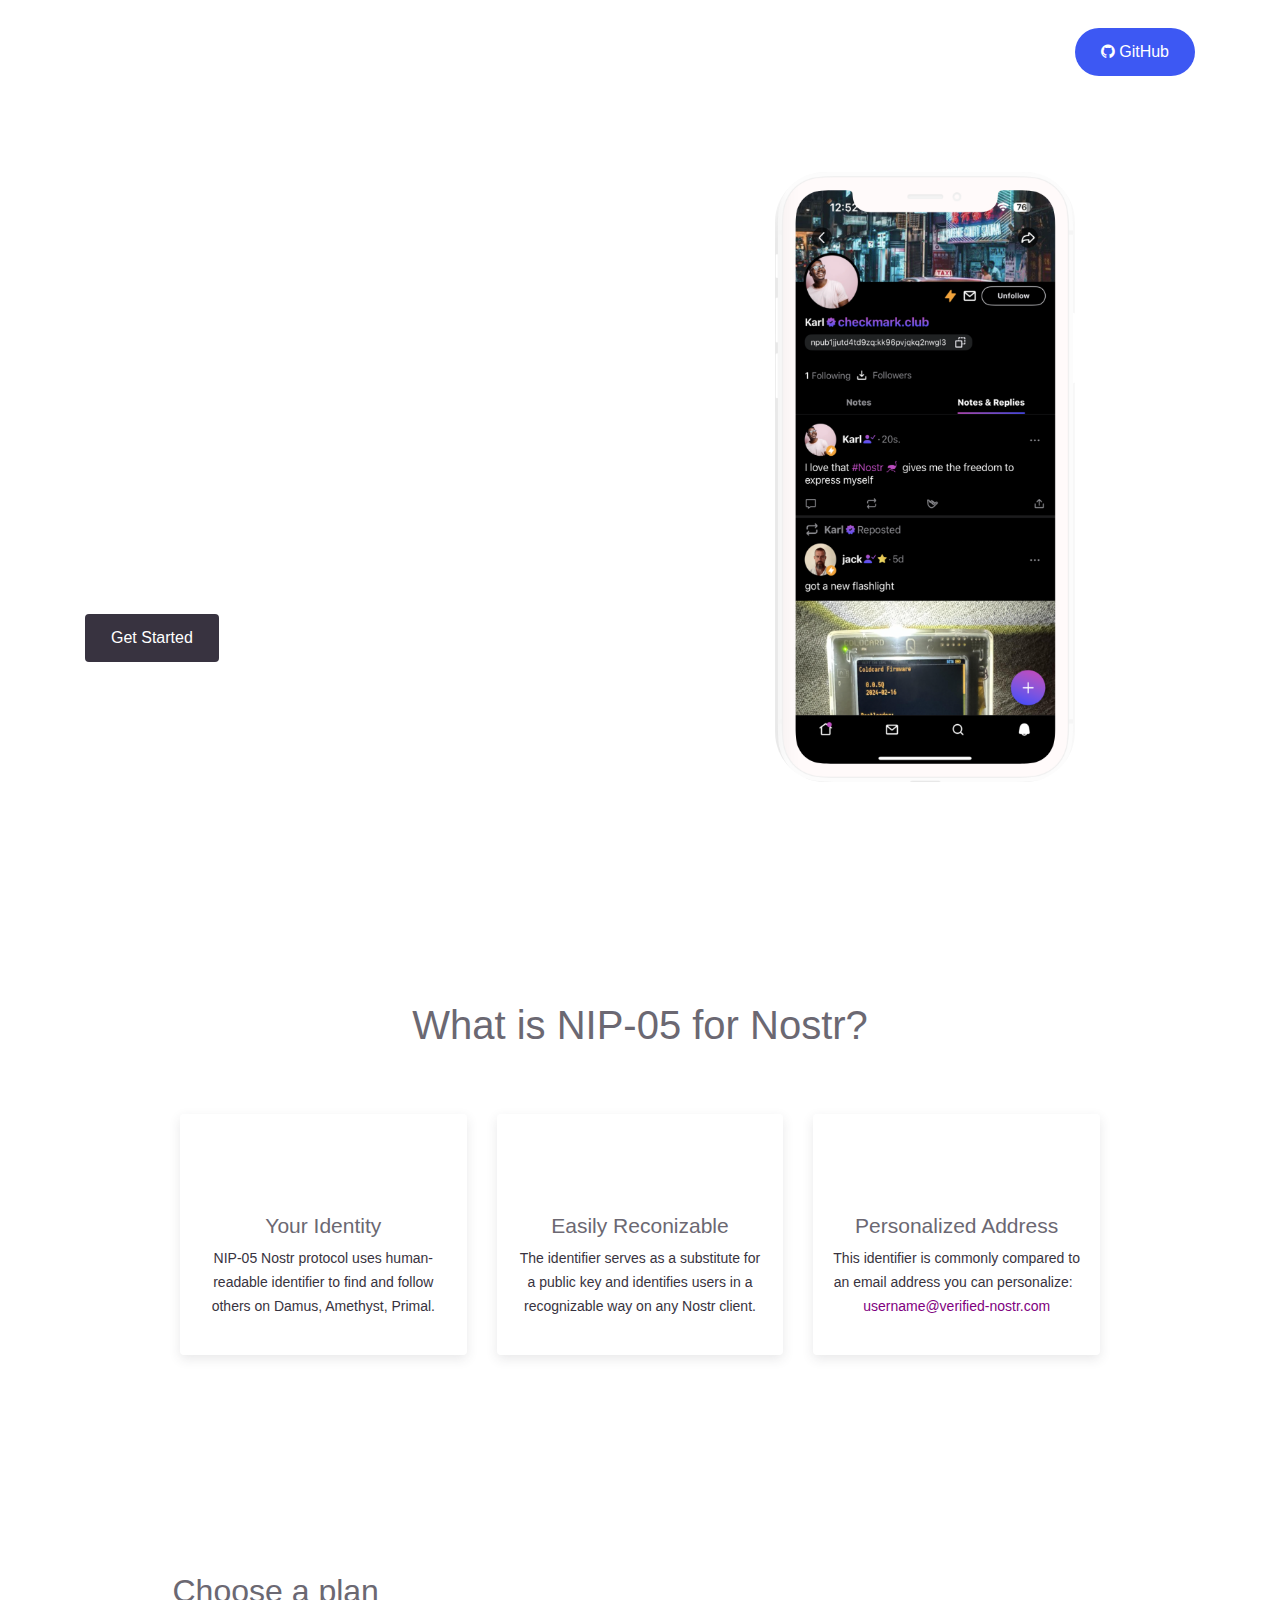
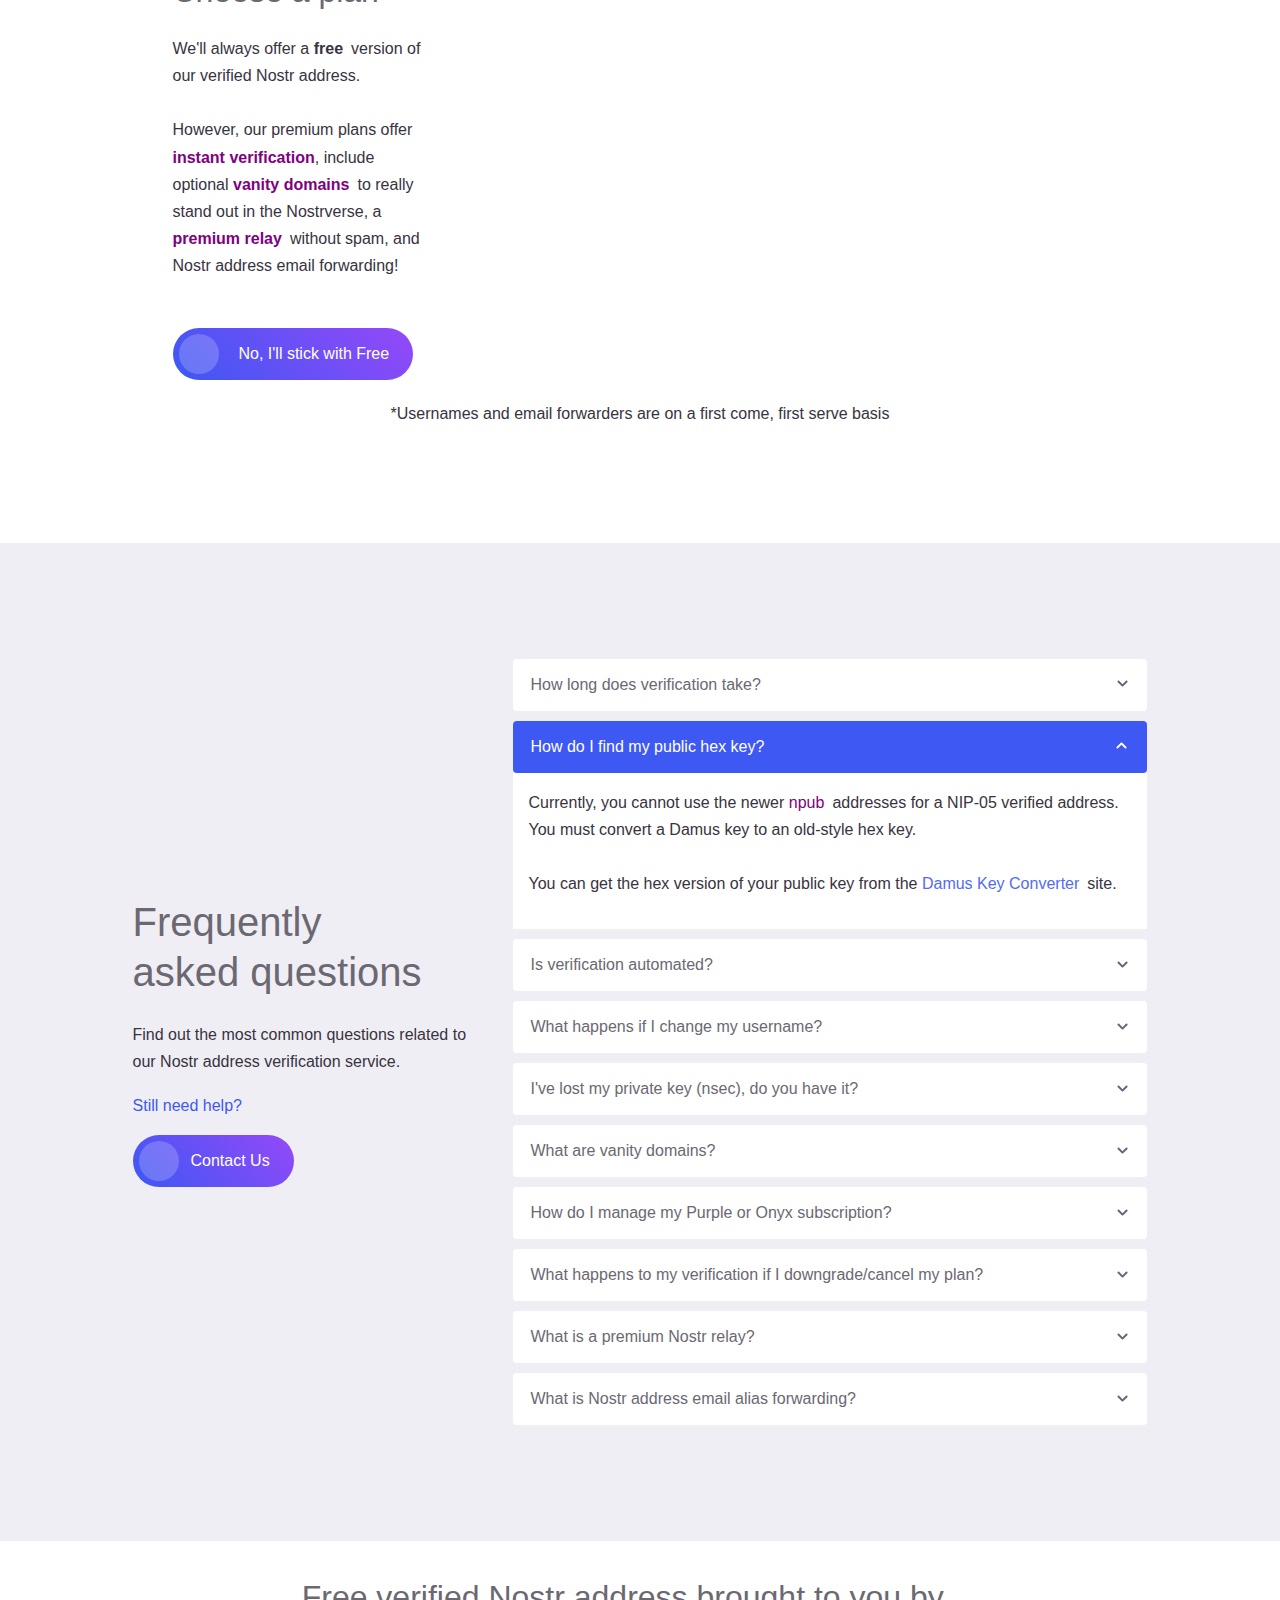
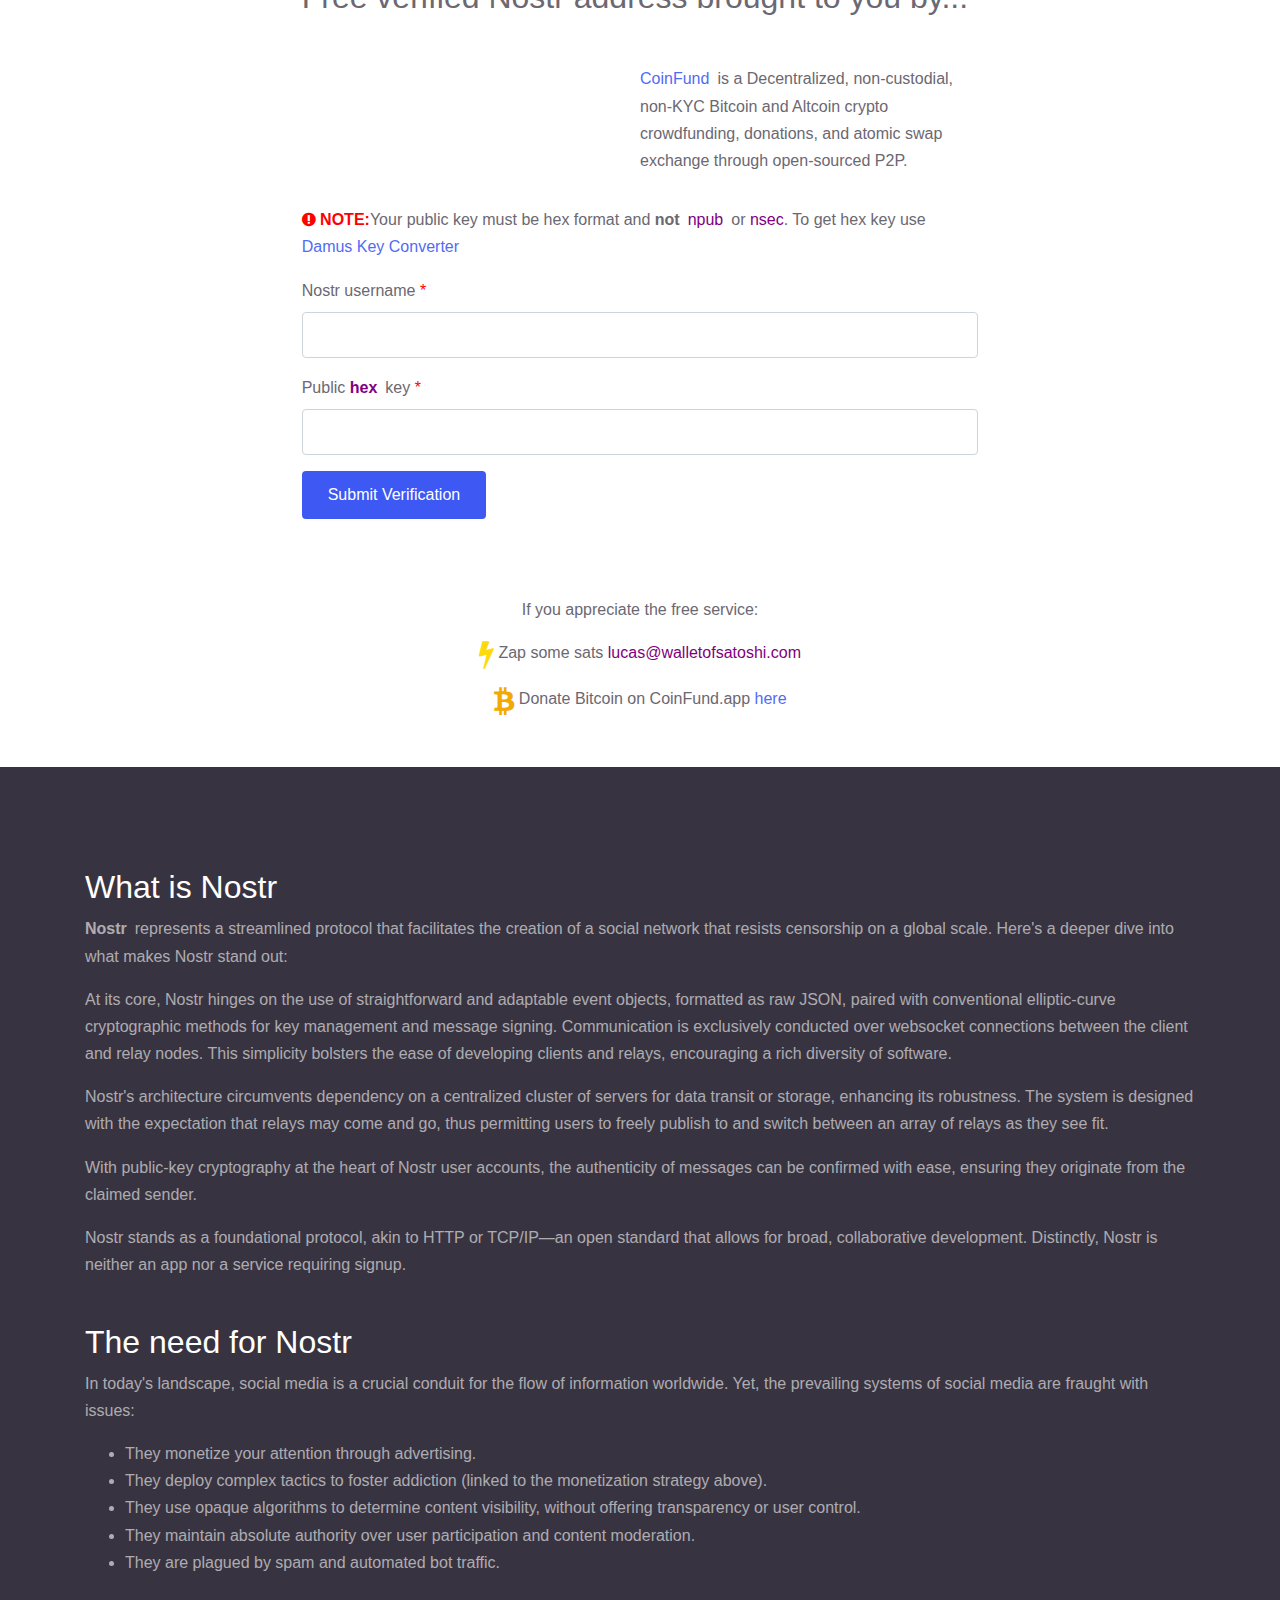
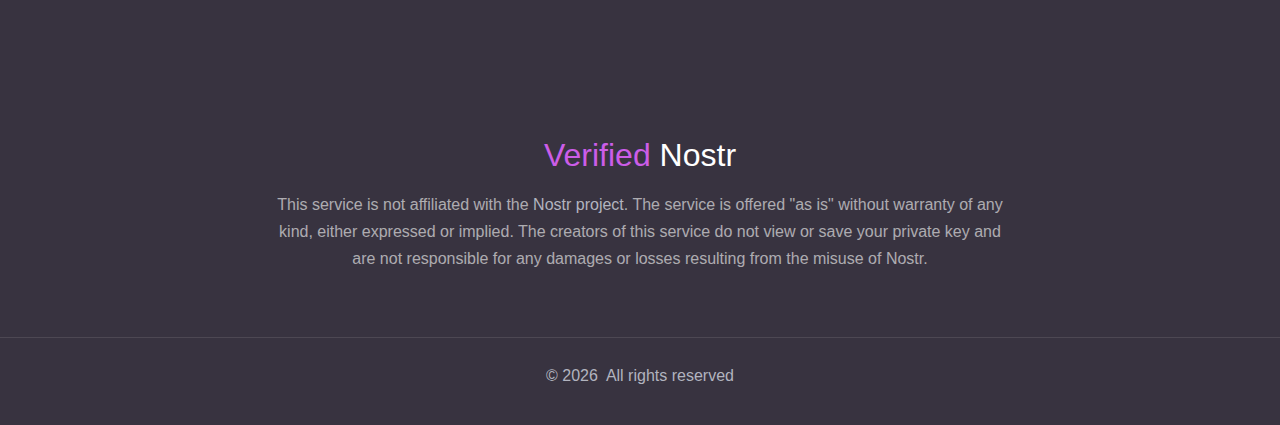
==== commit b733e1c7: "Minify" ====
--- a/index.html
+++ b/index.html
@@ -1,879 +1 @@
-<!DOCTYPE html>
-<head>
-    <meta charset="UTF-8" />
-    <meta name="viewport" content="width=device-width,initial-scale=1" />
-    <meta http-equiv="X-UA-Compatible" content="ie=edge" />
-    <meta name="description"
-        content="Get your Nostr NIP-05 Address Verified for Free on Damus, Amethyst, Plebstr! Upgrade for a Paid Relay and Faster Verification" />
-    <title>Verified Nostr - NIP-05 Address & Relay</title>
-    <link rel="canonical" href="https://verified-nostr.com" />
-    <link rel="shortcut icon" href="./assets/favicon.png" type="image/x-icon" />
-    <link rel="stylesheet" href="./assets/css/maicons.css" />
-    <link rel="stylesheet" href="./assets/vendor/animate/animate.css" />
-    <link rel="stylesheet" href="./assets/vendor/owl-carousel/css/owl.carousel.min.css" />
-    <link rel="stylesheet" href="./assets/css/bootstrap.css" />
-    <link rel="stylesheet" href="./assets/css/mobster.css" />
-    <link rel="stylesheet" href="https://cdnjs.cloudflare.com/ajax/libs/font-awesome/4.7.0/css/font-awesome.min.css" />
-    <link rel="apple-touch-icon" sizes="180x180" href="./apple-touch-icon.png" />
-    <link rel="icon" type="image/png" sizes="32x32" href="./favicon-32x32.png" />
-    <link rel="icon" type="image/png" sizes="16x16" href="./favicon-16x16.png" />
-    <link rel="manifest" href="./site.webmanifest" />
-    <link rel="alternate" hreflang="af" href="https://af.verified-nostr.com" />
-    <link rel="alternate" hreflang="sq" href="https://sq.verified-nostr.com" />
-    <link rel="alternate" hreflang="am" href="https://am.verified-nostr.com" />
-    <link rel="alternate" hreflang="ar" href="https://ar.verified-nostr.com" />
-    <link rel="alternate" hreflang="hy" href="https://hy.verified-nostr.com" />
-    <link rel="alternate" hreflang="az" href="https://az.verified-nostr.com" />
-    <link rel="alternate" hreflang="eu" href="https://eu.verified-nostr.com" />
-    <link rel="alternate" hreflang="be" href="https://be.verified-nostr.com" />
-    <link rel="alternate" hreflang="bn" href="https://bn.verified-nostr.com" />
-    <link rel="alternate" hreflang="bs" href="https://bs.verified-nostr.com" />
-    <link rel="alternate" hreflang="bg" href="https://bg.verified-nostr.com" />
-    <link rel="alternate" hreflang="ca" href="https://ca.verified-nostr.com" />
-    <link rel="alternate" hreflang="ceb" href="https://ceb.verified-nostr.com" />
-    <link rel="alternate" hreflang="ny" href="https://ny.verified-nostr.com" />
-    <link rel="alternate" hreflang="zh-CN" href="https://zh-CN.verified-nostr.com" />
-    <link rel="alternate" hreflang="zh-TW" href="https://zh-TW.verified-nostr.com" />
-    <link rel="alternate" hreflang="co" href="https://co.verified-nostr.com" />
-    <link rel="alternate" hreflang="hr" href="https://hr.verified-nostr.com" />
-    <link rel="alternate" hreflang="cs" href="https://cs.verified-nostr.com" />
-    <link rel="alternate" hreflang="da" href="https://da.verified-nostr.com" />
-    <link rel="alternate" hreflang="nl" href="https://nl.verified-nostr.com" />
-    <link rel="alternate" hreflang="eo" href="https://eo.verified-nostr.com" />
-    <link rel="alternate" hreflang="et" href="https://et.verified-nostr.com" />
-    <link rel="alternate" hreflang="tl" href="https://tl.verified-nostr.com" />
-    <link rel="alternate" hreflang="fi" href="https://fi.verified-nostr.com" />
-    <link rel="alternate" hreflang="fr" href="https://fr.verified-nostr.com" />
-    <link rel="alternate" hreflang="fy" href="https://fy.verified-nostr.com" />
-    <link rel="alternate" hreflang="gl" href="https://gl.verified-nostr.com" />
-    <link rel="alternate" hreflang="ka" href="https://ka.verified-nostr.com" />
-    <link rel="alternate" hreflang="de" href="https://de.verified-nostr.com" />
-    <link rel="alternate" hreflang="el" href="https://el.verified-nostr.com" />
-    <link rel="alternate" hreflang="gu" href="https://gu.verified-nostr.com" />
-    <link rel="alternate" hreflang="ht" href="https://ht.verified-nostr.com" />
-    <link rel="alternate" hreflang="ha" href="https://ha.verified-nostr.com" />
-    <link rel="alternate" hreflang="haw" href="https://haw.verified-nostr.com" />
-    <link rel="alternate" hreflang="iw" href="https://iw.verified-nostr.com" />
-    <link rel="alternate" hreflang="hi" href="https://hi.verified-nostr.com" />
-    <link rel="alternate" hreflang="hmn" href="https://hmn.verified-nostr.com" />
-    <link rel="alternate" hreflang="hu" href="https://hu.verified-nostr.com" />
-    <link rel="alternate" hreflang="is" href="https://is.verified-nostr.com" />
-    <link rel="alternate" hreflang="ig" href="https://ig.verified-nostr.com" />
-    <link rel="alternate" hreflang="id" href="https://id.verified-nostr.com" />
-    <link rel="alternate" hreflang="ga" href="https://ga.verified-nostr.com" />
-    <link rel="alternate" hreflang="it" href="https://it.verified-nostr.com" />
-    <link rel="alternate" hreflang="ja" href="https://ja.verified-nostr.com" />
-    <link rel="alternate" hreflang="jw" href="https://jw.verified-nostr.com" />
-    <link rel="alternate" hreflang="kn" href="https://kn.verified-nostr.com" />
-    <link rel="alternate" hreflang="kk" href="https://kk.verified-nostr.com" />
-    <link rel="alternate" hreflang="km" href="https://km.verified-nostr.com" />
-    <link rel="alternate" hreflang="ko" href="https://ko.verified-nostr.com" />
-    <link rel="alternate" hreflang="ku" href="https://ku.verified-nostr.com" />
-    <link rel="alternate" hreflang="ky" href="https://ky.verified-nostr.com" />
-    <link rel="alternate" hreflang="lo" href="https://lo.verified-nostr.com" />
-    <link rel="alternate" hreflang="la" href="https://la.verified-nostr.com" />
-    <link rel="alternate" hreflang="lv" href="https://lv.verified-nostr.com" />
-    <link rel="alternate" hreflang="lt" href="https://lt.verified-nostr.com" />
-    <link rel="alternate" hreflang="lb" href="https://lb.verified-nostr.com" />
-    <link rel="alternate" hreflang="mk" href="https://mk.verified-nostr.com" />
-    <link rel="alternate" hreflang="mg" href="https://mg.verified-nostr.com" />
-    <link rel="alternate" hreflang="ms" href="https://ms.verified-nostr.com" />
-    <link rel="alternate" hreflang="ml" href="https://ml.verified-nostr.com" />
-    <link rel="alternate" hreflang="mt" href="https://mt.verified-nostr.com" />
-    <link rel="alternate" hreflang="mi" href="https://mi.verified-nostr.com" />
-    <link rel="alternate" hreflang="mr" href="https://mr.verified-nostr.com" />
-    <link rel="alternate" hreflang="mn" href="https://mn.verified-nostr.com" />
-    <link rel="alternate" hreflang="my" href="https://my.verified-nostr.com" />
-    <link rel="alternate" hreflang="ne" href="https://ne.verified-nostr.com" />
-    <link rel="alternate" hreflang="no" href="https://no.verified-nostr.com" />
-    <link rel="alternate" hreflang="ps" href="https://ps.verified-nostr.com" />
-    <link rel="alternate" hreflang="fa" href="https://fa.verified-nostr.com" />
-    <link rel="alternate" hreflang="pl" href="https://pl.verified-nostr.com" />
-    <link rel="alternate" hreflang="pt" href="https://pt.verified-nostr.com" />
-    <link rel="alternate" hreflang="pa" href="https://pa.verified-nostr.com" />
-    <link rel="alternate" hreflang="ro" href="https://ro.verified-nostr.com" />
-    <link rel="alternate" hreflang="ru" href="https://ru.verified-nostr.com" />
-    <link rel="alternate" hreflang="sm" href="https://sm.verified-nostr.com" />
-    <link rel="alternate" hreflang="gd" href="https://gd.verified-nostr.com" />
-    <link rel="alternate" hreflang="sr" href="https://sr.verified-nostr.com" />
-    <link rel="alternate" hreflang="st" href="https://st.verified-nostr.com" />
-    <link rel="alternate" hreflang="sn" href="https://sn.verified-nostr.com" />
-    <link rel="alternate" hreflang="sd" href="https://sd.verified-nostr.com" />
-    <link rel="alternate" hreflang="si" href="https://si.verified-nostr.com" />
-    <link rel="alternate" hreflang="sk" href="https://sk.verified-nostr.com" />
-    <link rel="alternate" hreflang="sl" href="https://sl.verified-nostr.com" />
-    <link rel="alternate" hreflang="so" href="https://so.verified-nostr.com" />
-    <link rel="alternate" hreflang="es" href="https://es.verified-nostr.com" />
-    <link rel="alternate" hreflang="su" href="https://su.verified-nostr.com" />
-    <link rel="alternate" hreflang="sw" href="https://sw.verified-nostr.com" />
-    <link rel="alternate" hreflang="sv" href="https://sv.verified-nostr.com" />
-    <link rel="alternate" hreflang="tg" href="https://tg.verified-nostr.com" />
-    <link rel="alternate" hreflang="ta" href="https://ta.verified-nostr.com" />
-    <link rel="alternate" hreflang="te" href="https://te.verified-nostr.com" />
-    <link rel="alternate" hreflang="th" href="https://th.verified-nostr.com" />
-    <link rel="alternate" hreflang="tr" href="https://tr.verified-nostr.com" />
-    <link rel="alternate" hreflang="uk" href="https://uk.verified-nostr.com" />
-    <link rel="alternate" hreflang="ur" href="https://ur.verified-nostr.com" />
-    <link rel="alternate" hreflang="uz" href="https://uz.verified-nostr.com" />
-    <link rel="alternate" hreflang="vi" href="https://vi.verified-nostr.com" />
-    <link rel="alternate" hreflang="cy" href="https://cy.verified-nostr.com" />
-    <link rel="alternate" hreflang="xh" href="https://xh.verified-nostr.com" />
-    <link rel="alternate" hreflang="yi" href="https://yi.verified-nostr.com" />
-    <link rel="alternate" hreflang="yo" href="https://yo.verified-nostr.com" />
-    <link rel="alternate" hreflang="zu" href="https://zu.verified-nostr.com" />
-    <link rel="alternate" hreflang="x-default" href="https://en.verified-nostr.com" />
-    <meta property="og:locale" content="en_US" />
-    <meta property="og:site_name" content="Nostr NIP-05 Address Verification and Premium Relay" />
-    <meta property="og:title" content="Nostr NIP-05 Address Verification and Premium Relay" />
-    <meta property="og:url" content="https://verified-nostr.com" />
-    <meta property="og:type" content="website" />
-    <meta property="og:description"
-        content="Get your Nostr NIP-05 Address Verified for Free on Damus, Amethyst, Plebstr! Upgrade for a Paid Relay and Faster Verification" />
-    <meta property="og:image" content="https://verified-nostr.com/assets/img/og-verified.jpg" />
-    <meta property="og:image:url" content="https://verified-nostr.com/assets/img/og-verified.jpg" />
-    <meta property="og:image:secure_url" content="https://verified-nostr.com/assets/img/og-verified.jpg" />
-    <meta property="article:publisher" content="https://www.facebook.com/CoinFund" />
-    <meta name="twitter:title" content="Nostr NIP-05 Address Verification and Premium Relay" />
-    <meta name="twitter:url" content="https://verified-nostr.com" />
-    <meta name="twitter:description"
-        content="Get your Nostr NIP-05 Address Verified for Free on Damus, Amethyst, Plebstr! Upgrade for a Paid Relay and Faster Verification" />
-    <meta name="twitter:image" content="https://verified-nostr.com/assets/img/og-verified.jpg" />
-    <meta name="twitter:card" content="summary_large_image" />
-    <meta name="twitter:site" content="@0xChain" />
-    <style>
-        .gt_container-unisv1 a.glink {
-            color: rgba(255, 255, 255, .5);
-        }
-        .gt_container-unisv1 a.glink:hover {
-            color: rgba(255, 255, 255, 0.75);
-        }
-        .gt_white_content a {
-            color: #000000 !important;
-        }
-    </style>
-</head>
-<body>
-    <nav class="navbar navbar-expand-lg navbar-dark navbar-floating">
-        <div class="container">
-            <a class="navbar-brand" href="#"><img src="./assets/favicon-light.png" alt="" width="80" /></a>
-            <button class="navbar-toggler" type="button" data-toggle="collapse" data-target="#navbarToggler"
-                aria-controls="navbarToggler" aria-expanded="false" aria-label="Toggle navigation">
-                <span class="navbar-toggler-icon"></span>
-            </button>
-            <div class="collapse navbar-collapse" id="navbarToggler">
-                <ul class="navbar-nav ml-auto mt-3 mt-lg-0">
-                    <li class="nav-item"><a class="nav-link" href="#about">About</a></li>
-                    <li class="nav-item"><a class="nav-link" href="#faq">FAQ</a></li>
-                    <li class="nav-item"><a class="nav-link" href="#plan">Plans</a></li>
-                    <li class="nav-item"><a class="nav-link" href="#free">Free</a></li>
-                    <li class="nav-item"><a class="nav-link" href="#why">Why</a></li>
-                    <li class="nav-item"><a class="nav-link gtranslate_wrapper" href="#"></a></li>
-                </ul>
-                <div class="ml-auto my-2 my-lg-0">
-                    <a href="https://github.com/CoinFundApp/verified-nostr" target="_blank" rel="noopener">
-                        <button class="btn btn-primary rounded-pill"><i class="fa fa-github"
-                                style="font-size: 16px;"></i>&nbsp;GitHub</button>
-                    </a>
-                </div>
-            </div>
-        </div>
-    </nav>
-    <div class="page-hero-section bg-image hero-home-2" style="background-image: url(assets/img/bg_hero_2.svg);">
-        <div class="hero-caption">
-            <div class="container fg-white h-100">
-                <div class="row align-items-center h-100">
-                    <div class="col-lg-6 wow">
-                        <div class="badge badge-soft mb-2"><strong>100% Free and Secure</strong></div>
-                        <h1 class="mb-4 fw-normal">
-                            Get a Verified<br />
-                            Nostr address<br />
-                            and a Relay
-                        </h1>
-                        <p class="mb-4">
-                            Submit a NIP-05 verification request for Nostr below <br />
-                            and get a verified checkmark on your username at <br />
-                            Damus, Amethyst, Plebstr, Nostur, Snort, Primal clients.
-                        </p>
-                        <a href="#plan" class="btn btn-dark">Get Started</a>
-                    </div>
-                    <div class="col-lg-6 d-none d-lg-block wow">
-                        <div class="img-place mobile-preview floating-animate"><img
-                                src="./assets/img/verified-mobile.png" alt="" /></div>
-                    </div>
-                </div>
-            </div>
-        </div>
-    </div>
-    <div class="page-section no-scroll" id="about">
-        <div class="container">
-            <h2 class="text-center wow fadeIn">What is NIP-05 for Nostr?</h2>
-            <div class="row justify-content-center mt-5">
-                <div class="col-lg-10">
-                    <div class="row justify-content-center">
-                        <div class="col-md-6 col-lg-4 py-3 wow fadeInLeft">
-                            <div class="card card-body border-0 text-center shadow pt-5">
-                                <div class="svg-icon mx-auto mb-4"><img src="./assets/img/icons/payment.png" alt="" />
-                                </div>
-                                <h5 class="fg-gray">Your Identity</h5>
-                                <p class="fs-small">NIP-05 Nostr protocol uses human-readable identifier to find and
-                                    follow others on Damus, Amethyst, Primal.</p>
-                            </div>
-                        </div>
-                        <div class="col-md-6 col-lg-4 py-3 wow fadeInUp">
-                            <div class="card card-body border-0 text-center shadow pt-5">
-                                <div class="svg-icon mx-auto mb-4"><img src="./assets/img/icons/customizable.png"
-                                        alt="" /></div>
-                                <h5 class="fg-gray">Easily Reconizable</h5>
-                                <p class="fs-small">The identifier serves as a substitute for a public key and
-                                    identifies users in a recognizable way on any Nostr client.</p>
-                            </div>
-                        </div>
-                        <div class="col-md-6 col-lg-4 py-3 wow fadeInRight">
-                            <div class="card card-body border-0 text-center shadow pt-5">
-                                <div class="svg-icon mx-auto mb-4"><img src="./assets/img/icons/concept.png" alt="" />
-                                </div>
-                                <h5 class="fg-gray">Personalized Address</h5>
-                                <p class="fs-small">This identifier is commonly compared to an email address you can
-                                    personalize:<font color="purple"> username@verified-nostr.com</font>
-                                </p>
-                            </div>
-                        </div>
-                    </div>
-                </div>
-            </div>
-        </div>
-    </div>
-    <div class="page-section bg-image" style="background-image: url(assets/img/pattern_1.svg);" id="plan">
-        <div class="container">
-            <div class="row justify-content-center align-items-center">
-                <div class="col-lg-3 mb-5 mb-lg-0 wow fadeInUp plan-cta">
-                    <h3 class="mb-4">Choose a plan</h3>
-                    <p class="mb-5">
-                        We'll always offer a <strong>free</strong> version of our verified Nostr address.<br /><br />
-                        However, our premium plans offer <font color="purple"><strong>instant verification</strong>
-                        </font>, include optional <font color="purple"><strong>vanity domains</strong></font> to really
-                        stand out in the Nostrverse, a <font color="purple"><strong>premium relay</strong></font>
-                        without spam, and Nostr address email forwarding!
-                    </p>
-                    <a href="#free" class="btn btn-gradient btn-split-icon rounded-pill"><span
-                            class="icon mai-thumbs-up-outline"></span> No, I'll stick with Free</a>
-                </div>
-                <div class="col-lg-8 pricing-stripe">
-                    <div class="stripe-overlay"></div>
-                    <script async src="https://js.stripe.com/v3/pricing-table.js"></script>
-                    <stripe-pricing-table pricing-table-id="prctbl_1MdWDqJio8vtGsS5f8CdyBAa"
-                        publishable-key="pk_live_51MdVjwJio8vtGsS5T2W26jvOpeExWFAgmhvHHPIc3vPXsnhX5BqiTe9X0x0vsxHeQW15kLRSgn0EfBs0AJwoROfH00OS9e6wE1"></stripe-pricing-table>
-                </div>
-                <div id="usernamePopup" class="username-popup" style="display:none;">
-                    <!-- Popup content -->
-                    <div class="popup-content">
-                        <span class="close">&times;</span><br />
-                        <form id="usernameCheckForm">
-                            <label for="usernamePopupInput">Enter your Nostr username:</label><br />
-                            <input type="text" id="usernamePopupInput" name="username" pattern="[A-Za-z0-9]{1,15}"
-                                title="Username should only contain letters and numbers." required><br /><br />
-                            <button type="submit" class="btn btn-primary">Check Availability</button><br /><br />
-                            <div id="successMessage" class="alert alert-success" style="display: none;">
-                                Yay! Username available. You can proceed to subscribe.
-                            </div>
-                            <div id="errorMessage" class="alert alert-danger" style="display: none;">
-                                Sorry! The username is already taken. Please choose a different one.<br /><br />
-                                <input type="checkbox" id="registeredCheckbox" name="registered" value="registered">
-                                <label for="registeredCheckbox">I have already registered this username as a free
-                                    address</label>
-                            </div>
-                            <div id="networkErrorMessage" class="alert alert-danger" style="display: none;">
-                                Error: There was a problem with the network connection.
-                            </div>
-                        </form>
-                    </div>
-                </div>
-                <p style="text-align: center; margin-top: 20px;">*Usernames and email forwarders are on a first come,
-                    first serve basis</p>
-            </div>
-        </div>
-    </div>
-    <div class="page-section bg-light" id="faq">
-        <div class="container">
-            <div class="row justify-content-center align-items-center">
-                <div class="col-lg-4 py-3 wow fadeInUp">
-                    <h2 class="mb-4">
-                        Frequently <br />
-                        asked questions
-                    </h2>
-                    <p>Find out the most common questions related to our Nostr address verification service.</p>
-                    <p class="fg-primary fw-medium">Still need help?</p>
-                    <a href="mailto:support@verified-nostr.com"
-                        class="btn btn-gradient btn-split-icon rounded-pill"><span class="icon mai-call-outline"></span>
-                        Contact Us</a>
-                </div>
-                <div class="col-lg-7 py-3 no-scroll-x">
-                    <div class="accordion accordion-gap" id="accordionFAQ">
-                        <div class="accordion-item wow fadeInRight">
-                            <div class="accordion-trigger" id="headingFour">
-                                <button class="btn collapsed" type="button" data-toggle="collapse"
-                                    data-target="#collapse1" aria-expanded="false" aria-controls="collapse1">How long
-                                    does verification take?</button>
-                            </div>
-                            <div id="collapse1" class="collapse" aria-labelledby="headingFour"
-                                data-parent="#accordionFAQ">
-                                <div class="accordion-content">
-                                    <p>
-                                        The <strong><a href="#plan">
-                                                <font color="purple">premium plans</font>
-                                            </a></strong> verification process is <strong>instant</strong>!<br />
-                                        <br />
-                                        All <strong>free</strong> verification submissions are processed within
-                                        <strong>1 hour</strong>!
-                                    </p>
-                                </div>
-                            </div>
-                        </div>
-                        <div class="accordion-item wow fadeInRight">
-                            <div class="accordion-trigger" id="headingFive">
-                                <button class="btn" type="button" data-toggle="collapse" data-target="#collapse2"
-                                    aria-expanded="true" aria-controls="collapse2">How do I find my public hex
-                                    key?</button>
-                            </div>
-                            <div id="collapse2" class="collapse show" aria-labelledby="headingFive"
-                                data-parent="#accordionFAQ">
-                                <div class="accordion-content">
-                                    <p>
-                                        Currently, you cannot use the newer <font color="purple">npub</font> addresses
-                                        for a NIP-05 verified address. You must convert a Damus key to an old-style hex
-                                        key.<br />
-                                        <br />
-                                        You can get the hex version of your public key from the <a
-                                            href="https://damus.io/key" target="_blank" rel="noopener">Damus Key
-                                            Converter</a> site.
-                                    </p>
-                                </div>
-                            </div>
-                        </div>
-                        <div class="accordion-item wow fadeInRight">
-                            <div class="accordion-trigger" id="headingSix">
-                                <button class="btn collapsed" type="button" data-toggle="collapse"
-                                    data-target="#collapse3" aria-expanded="false" aria-controls="collapse3">Is
-                                    verification automated?</button>
-                            </div>
-                            <div id="collapse3" class="collapse" aria-labelledby="headingSix"
-                                data-parent="#accordionFAQ">
-                                <div class="accordion-content">
-                                    <p>
-                                        Yes! The <strong><a href="#plan">
-                                                <font color="purple">premium plans</font>
-                                            </a></strong> verification process is <strong>instant</strong>!<br />
-                                        <br />
-                                        However, all <strong>free</strong> verification submissions are processed within
-                                        <strong>1 hour</strong> batches!
-                                    </p>
-                                </div>
-                            </div>
-                        </div>
-                        <div class="accordion-item wow fadeInRight">
-                            <div class="accordion-trigger" id="headingSeven">
-                                <button class="btn collapsed" type="button" data-toggle="collapse"
-                                    data-target="#collapse4" aria-expanded="false" aria-controls="collapse4">What
-                                    happens if I change my username?</button>
-                            </div>
-                            <div id="collapse4" class="collapse" aria-labelledby="headingSeven"
-                                data-parent="#accordionFAQ">
-                                <div class="accordion-content">
-                                    <p>
-                                        If you change your username in a Nostr client, it will break the verification
-                                        and you will need to go through the verification process all over again. <br />
-                                        <br />
-                                        Additionally, if you change your public key, it will break the verification and
-                                        you will need to go through the verification process all over again. <br />
-                                        <br />
-                                        Simply re-use our verification form to set a new username with your public hex
-                                        key.<br />
-                                        <br />
-                                        For our paid subscribers, please contact us at <a
-                                            href="mailto:support@verified-nostr.com">support@verified-nostr.com</a> for
-                                        us to update your username for you.
-                                    </p>
-                                </div>
-                            </div>
-                        </div>
-                        <div class="accordion-item wow fadeInRight">
-                            <div class="accordion-trigger" id="headingEight">
-                                <button class="btn collapsed" type="button" data-toggle="collapse"
-                                    data-target="#collapse5" aria-expanded="false" aria-controls="collapse5">I've lost
-                                    my private key (nsec), do you have it?</button>
-                            </div>
-                            <div id="collapse5" class="collapse" aria-labelledby="headingEight"
-                                data-parent="#accordionFAQ">
-                                <div class="accordion-content">
-                                    <p>
-                                        No. If you have lost your private key (nsec), we cannot help recover it. The
-                                        NIP-05 verification process does not (from our end) require the private key. We
-                                        have no way of recovering a lost private key.
-                                    </p>
-                                    <p>A lost or compromised private key would require you to create a new Nostr account
-                                        and go through the verification process over again.</p>
-                                </div>
-                            </div>
-                        </div>
-                        <div class="accordion-item wow fadeInRight">
-                            <div class="accordion-trigger" id="headingNine">
-                                <button class="btn collapsed" type="button" data-toggle="collapse"
-                                    data-target="#collapse6" aria-expanded="false" aria-controls="collapse6">What are
-                                    vanity domains?</button>
-                            </div>
-                            <div id="collapse6" class="collapse" aria-labelledby="headingNine"
-                                data-parent="#accordionFAQ">
-                                <div class="accordion-content">
-                                    <p>
-                                        All <strong>free</strong> verifications use our default @verified-nostr.com
-                                        domain.<br />
-                                        <br />
-                                        Our <strong><a href="#plan">
-                                                <font color="purple">premium plans</font>
-                                            </a></strong> by default use their own unique subdomains, dependent upon the
-                                        subscription (ex: purple.verified-nostr.com and onyx.verified-nostr.com).<br />
-                                        <br />
-                                        However, vanity domains are also included for our subscribers, as
-                                        follows:<br /><br />
-                                        <a href="#plan">
-                                            <font color="purple">Purple plan</font>
-                                        </a> domains<br />
-                                    <ul>
-                                        <li>21million.fun</li>
-                                        <li>nostrich.cool</li>
-                                        <li>freedom.casa</li>
-                                        <li>sats.cheap</li>
-                                        <li>checkmark.club</li>
-                                    </ul><br />
-                                    <a href="#plan">
-                                        <font color="purple">Onyx plan</font>
-                                    </a> domains<br />
-                                    <ul>
-                                        <li>All domains in Purple</li>
-                                        <li>censorship.rip</li>
-                                        <li>unbanned.lol</li>
-                                        <li>satoshi.ceo</li>
-                                        <li>zaps.money</li>
-                                        <li>pleb.army</li>
-                                    </ul>
-                                    <br />
-                                    The optional vanity domains are immediately available to use as a verified Nostr
-                                    address, depending on the subscribed plan. Simply pick a vanity domain that's
-                                    available in your plan and use it as the domain in your Nostr address instead of our
-                                    defaults.
-                                    </p>
-                                </div>
-                            </div>
-                        </div>
-                        <div class="accordion-item wow fadeInRight">
-                            <div class="accordion-trigger" id="headingTen">
-                                <button class="btn collapsed" type="button" data-toggle="collapse"
-                                    data-target="#collapse7" aria-expanded="false" aria-controls="collapse7">How do I
-                                    manage my Purple or Onyx subscription?</button>
-                            </div>
-                            <div id="collapse7" class="collapse" aria-labelledby="headingTen"
-                                data-parent="#accordionFAQ">
-                                <div class="accordion-content">
-                                    <p>
-                                        If you've subscribed to one of our <a href="#plan">
-                                            <font color="purple">premium plans</font>
-                                        </a> you can manage the subscription
-                                        <a href="https://billing.stripe.com/p/login/6oE9Dk08F0XTe08fYY" target="_blank"
-                                            rel="noopener">here</a>.
-                                    </p>
-                                </div>
-                            </div>
-                        </div>
-                        <div class="accordion-item wow fadeInRight">
-                            <div class="accordion-trigger" id="headingEleven">
-                                <button class="btn collapsed" type="button" data-toggle="collapse"
-                                    data-target="#collapse8" aria-expanded="false" aria-controls="collapse8">
-                                    What happens to my verification if I downgrade/cancel my plan?
-                                </button>
-                            </div>
-                            <div id="collapse8" class="collapse" aria-labelledby="headingEleven"
-                                data-parent="#accordionFAQ">
-                                <div class="accordion-content">
-                                    <p>
-                                        If you've subscribed to one of our <a href="#plan">
-                                            <font color="purple">premium plans</font>
-                                        </a> and you've canceled the subscription
-                                        <a href="https://billing.verified-nostr.com/p/login/6oE9Dk08F0XTe08fYY"
-                                            target="_blank" rel="noopener">here</a>, the verification with the vanity
-                                        domains will be automatically disabled at the end of your subscription
-                                        period.<br />
-                                        <br />However, your account will automatically fallback to our free address
-                                        @verified-nostr.com domain, which you can switch to in the NIP-05 address
-                                        section of your Nostr client.
-                                    </p>
-                                </div>
-                            </div>
-                        </div>
-                        <div class="accordion-item wow fadeInRight">
-                            <div class="accordion-trigger" id="headingTwelve">
-                                <button class="btn collapsed" type="button" data-toggle="collapse"
-                                    data-target="#collapse9" aria-expanded="false" aria-controls="collapse9">What is a
-                                    premium Nostr relay?</button>
-                            </div>
-                            <div id="collapse9" class="collapse" aria-labelledby="headingTwelve"
-                                data-parent="#accordionFAQ">
-                                <div class="accordion-content">
-                                    <p>
-                                        If you've subscribed to one of our <a href="#plan">
-                                            <font color="purple">premium plans</font>
-                                        </a> you will gain access to our premium Nostr relay.<br />
-                                        <br />
-                                        The premium relay is limited users, all who have a paid subscription. The
-                                        premium relay is therefore faster and free from spam!<br />
-                                        <br />
-                                        Once subscribed, your pubkey will be automatically allowed access to our paid
-                                        relay.
-                                    </p>
-                                </div>
-                            </div>
-                        </div>
-                        <div class="accordion-item wow fadeInRight">
-                            <div class="accordion-trigger" id="headingThirteen">
-                                <button class="btn collapsed" type="button" data-toggle="collapse"
-                                    data-target="#collapse10" aria-expanded="false" aria-controls="collapse10">What is
-                                    Nostr address email alias forwarding?</button>
-                            </div>
-                            <div id="collapse10" class="collapse" aria-labelledby="headingThirteen"
-                                data-parent="#accordionFAQ">
-                                <div class="accordion-content">
-                                    <p>
-                                        If you've subscribed to the <a href="#plan">
-                                            <font color="purple">Onyx plan</font>
-                                        </a> you will be able to select a vanity domain for an email alias.<br />
-                                        <br />
-                                        This will turn your <strong>username</strong> into an email forwarder using one
-                                        of the ten vanity domains you select at checkout, which will pass on emails sent
-                                        to it to the email address used when subscribing.<br />
-                                        <br />
-                                        The email forwarder will be automatically set up and will point towards the
-                                        email address you use during checkout with Stripe. Upon set up, you will receive
-                                        a notification from SimpleLogin to confirm your email address for the the
-                                        alias's mailbox.<br />
-                                        <br />
-                                        We respect your privacy! We can <strong>not</strong> read emails sent through
-                                        email forwarding.
-                                    </p>
-                                </div>
-                            </div>
-                        </div>
-                    </div>
-                </div>
-            </div>
-        </div>
-    </div>
-    <div class="col-md-6 col-lg-7 my-3 wow fadeInUp" id="free">
-        <div class="card-page">
-            <h3 class="fw-normal">Free verified Nostr address brought to you by...</h3>
-            <div class="container">
-                <div
-                    class="row row-cols-1 row-cols-sm-2 row-cols-md-3 row-cols-lg-5 justify-content-center align-items-center mt-5">
-                    <div class="p-3 wow zoomIn">
-                        <div class="img-place client-img">
-                            <a href="https://coinfund.app" target="_blank" rel="noopener"><img
-                                    src="https://coinfund.app/images/02/cf-logo-black.png" alt="" width="200" /></a>
-                        </div>
-                    </div>
-                    <p><a href="https://coinfund.app" target="_blank" rel="noopener">CoinFund</a> is a Decentralized,
-                        non-custodial, non-KYC Bitcoin and Altcoin crypto crowdfunding, donations, and atomic swap
-                        exchange through open-sourced P2P.</p>
-                </div>
-            </div>
-            <p class="fs-small">
-            <div class="form-group">
-                <font color="red">
-                    <strong><i class="fa fa-exclamation-circle"></i>&nbsp;NOTE:</strong>
-                </font>
-                Your public key must be hex format and <strong>not</strong>
-                <font color="purple"> npub</font> or <font color="purple">nsec</font>. To get hex key use
-                <a href="https://damus.io/key" target="_blank" rel="noopener">Damus Key Converter</a>
-                </p>
-            </div>
-            <form id="nostr-form">
-                <div class="form-group">
-                    <label for="username" class="fw-medium fg-grey">Nostr username <font color="red">*</font></label>
-                    <input type="text" id="username" name="username" class="form-control" required>
-                </div>
-                <div class="form-group">
-                    <label for="nostrKey" class="fw-medium fg-grey">Public <font color="purple"><strong>hex</strong>
-                        </font> key <font color="red">*</font></label>
-                    <input type="text" id="nostrKey" name="nostrKey" class="form-control" required
-                        pattern="^[0-9a-fA-F]{64}$" title="Pubkey must be in hex format">
-                </div>
-                <div class="form-group">
-                    <div class="h-captcha" data-sitekey="0c5b040e-c69b-4b73-9449-7fc2354e12b2"></div>
-                </div>
-                <button type="submit" class="btn btn-primary">Submit Verification</button>
-            </form>
-            <br />
-            <!-- Success and Error Message Containers -->
-            <div id="success-message" class="alert alert-success" style="display:none;">
-                <!-- Success message content -->
-                <p>Yay! Your account on Nostr has now been queued for verification. In 1 hour, please add <span
-                        id="success-username-placeholder">@verified-nostr.com</span> to the NIP-05 section of Plebstr,
-                    Amethyst, Damus, or other Nostr clients.</p>
-            </div>
-            <!-- Predefined Error Messages -->
-            <div id="error-key-invalid" class="alert alert-danger" style="display:none;">
-                <p>Error: Public key must be in hex format.</p>
-            </div>
-            <div id="error-captcha" class="alert alert-danger" style="display:none;">
-                <p>Error: Please complete the captcha.</p>
-            </div>
-            <div id="error-taken" class="alert alert-danger" style="display:none;">
-                <p>Sorry! The username is already taken. Please choose a different one.</p>
-            </div>
-            <div id="error-unknown" class="alert alert-danger" style="display:none;">
-                <p>Error: An unknown error occurred.</p>
-            </div>
-            <p style="text-align: center; margin-top: 50px;">If you appreciate the free service:</p>
-            <p style="text-align: center;">
-                <font color="#FDDA0D"><i class="fa fa-bolt" style="font-size: 30px; vertical-align: middle;"></i></font>
-                &nbsp;Zap some sats <font color="purple">lucas@walletofsatoshi.com</font>
-            </p>
-            <p style="text-align: center;">
-                <font color="#f2a900"><i class="fa fa-bitcoin" style="font-size: 30px; vertical-align: middle;"></i>
-                </font>&nbsp;Donate Bitcoin on CoinFund.app
-                <a href="https://coinfund.app/wallet/#/campaign/502a78c3d425873bbcec26d567f2dab1" target="_blank"
-                    rel="noopener">here</a>
-            </p>
-        </div>
-    </div>
-    <div class="page-footer-section bg-dark fg-white">
-        <div class="container mb-5" id="why">
-            <h3>What is Nostr</h3>
-            <p class="caption"><strong>Nostr</strong> represents a streamlined protocol that facilitates the creation of
-                a social network that resists censorship on a global scale. Here's a deeper dive into what makes Nostr
-                stand out:</p>
-            <p class="caption">At its core, Nostr hinges on the use of straightforward and adaptable event objects,
-                formatted as raw JSON, paired with conventional elliptic-curve cryptographic methods for key management
-                and message signing. Communication is exclusively conducted over websocket connections between the
-                client and relay nodes. This simplicity bolsters the ease of developing clients and relays, encouraging
-                a rich diversity of software.</p>
-            <p class="caption">Nostr's architecture circumvents dependency on a centralized cluster of servers for data
-                transit or storage, enhancing its robustness. The system is designed with the expectation that relays
-                may come and go, thus permitting users to freely publish to and switch between an array of relays as
-                they see fit.</p>
-            <p class="caption">With public-key cryptography at the heart of Nostr user accounts, the authenticity of
-                messages can be confirmed with ease, ensuring they originate from the claimed sender.</p>
-            <p class="caption">Nostr stands as a foundational protocol, akin to HTTP or TCP/IP—an open standard that
-                allows for broad, collaborative development. Distinctly, Nostr is neither an app nor a service requiring
-                signup.</p><br />
-            <h3>The need for Nostr</h3>
-            <p class="caption">In today's landscape, social media is a crucial conduit for the flow of information
-                worldwide. Yet, the prevailing systems of social media are fraught with issues:</p>
-            <ul style="padding-bottom:100px;" class="caption">
-                <li>They monetize your attention through advertising.</li>
-                <li>They deploy complex tactics to foster addiction (linked to the monetization strategy above).</li>
-                <li>They use opaque algorithms to determine content visibility, without offering transparency or user
-                    control.</li>
-                <li>They maintain absolute authority over user participation and content moderation.</li>
-                <li>They are plagued by spam and automated bot traffic.</li>
-            </ul>
-            <div class="row justify-content-center text-center wow fadeInUp">
-                <div class="col-lg-8">
-                    <div class="text-center mb-3"><img src="./assets/favicon-light.png" alt="" height="80" /></div>
-                    <h3 class="mb-3">
-                        <font color="#cc5de8">Verified</font>&nbsp;Nostr
-                    </h3>
-                    <p class="caption">
-                        This service is not affiliated with the <a href="https://nostr.com" target="_blank"
-                            rel="noopener">Nostr project</a>. The service is offered "as is" without warranty of any
-                        kind, either expressed or implied. The
-                        creators of this service do not view or save your private key and are not responsible for any
-                        damages or losses resulting from the misuse of Nostr.
-                    </p>
-                </div>
-            </div>
-        </div>
-        <hr />
-        <p class="text-center mt-4 wow fadeIn">
-            &copy;
-            <script>
-                document.write(new Date().getFullYear());
-            </script>
-            All rights reserved
-        </p>
-    </div>
-    <script>window.gtranslateSettings = { "default_language": "auto", "native_language_names": true, "detect_browser_language": true, "url_structure": "sub_domain", "wrapper_selector": ".gtranslate_wrapper", "flag_size": 24, "flag_style": "2d" }</script>
-    <script>
-        document.addEventListener('DOMContentLoaded', (event) => {
-            const canonicalLink = document.createElement('link');
-            canonicalLink.setAttribute('rel', 'canonical');
-            canonicalLink.setAttribute('href', window.location.origin + window.location.pathname);
-            document.head.appendChild(canonicalLink);
-        });
-    </script>
-    <script src="https://cdn.gtranslate.net/widgets/latest/popup.js" defer></script>
-    <script src="./assets/js/jquery-3.5.1.min.js"></script>
-    <script src="./assets/js/bootstrap.bundle.min.js"></script>
-    <script src="./assets/vendor/owl-carousel/js/owl.carousel.min.js"></script>
-    <script src="./assets/vendor/wow/wow.min.js"></script>
-    <script src="./assets/js/mobster.js"></script>
-    <script src="https://js.hcaptcha.com/1/api.js" async defer="defer"></script>
-    <!--Nostr username check pricing table-->
-    <script>
-        document.addEventListener('DOMContentLoaded', function () {
-            var stripeOverlay = document.querySelector('.stripe-overlay');
-            var usernamePopup = document.getElementById('usernamePopup');
-            var closePopup = document.querySelector('.close');
-            var form = document.getElementById('usernameCheckForm');
-            var successMessage = document.getElementById('successMessage');
-            var errorMessage = document.getElementById('errorMessage');
-            var networkErrorMessage = document.getElementById('networkErrorMessage');
-            var registeredCheckbox = document.getElementById('registeredCheckbox');
-
-            registeredCheckbox.addEventListener('change', function (event) {
-                if (this.checked) {
-                    // Close the popup and remove the overlay
-                    usernamePopup.style.display = 'none';
-                    stripeOverlay.remove();
-                }
-            });
-            function showPopup(event) {
-                // Prevent the click from reaching the Stripe widget
-                event.stopPropagation();
-                // Show the popup
-                usernamePopup.style.display = 'flex';
-                // Reset messages
-                successMessage.style.display = 'none';
-                errorMessage.style.display = 'none';
-                networkErrorMessage.style.display = 'none';
-            }
-            // Add the event listener to the overlay
-            stripeOverlay.addEventListener('click', showPopup);
-            // Close popup logic when clicking the close button
-            closePopup.addEventListener('click', function (event) {
-                event.stopPropagation(); // Prevent the event from bubbling up to the document
-                usernamePopup.style.display = 'none';
-            });
-            // Close popup logic when clicking on the popup background
-            usernamePopup.addEventListener('click', function (event) {
-                // Check if the clicked element is the background of the popup
-                if (event.target === usernamePopup) {
-                    usernamePopup.style.display = 'none';
-                }
-            });
-            // Prevent popup content clicks from propagating to the background
-            var popupContent = document.querySelector('.popup-content');
-            popupContent.addEventListener('click', function (event) {
-                event.stopPropagation();
-            });
-            // Sanitize the username
-            function sanitizeUsername(input) {
-                var sanitized = input.replace(/[^A-Za-z0-9]/g, '');
-                return sanitized;
-            }
-            // Form submission logic
-            form.addEventListener('submit', async function (event) {
-                event.preventDefault();
-                var usernameInput = document.getElementById('usernamePopupInput');
-                var username = sanitizeUsername(usernameInput.value);
-                // Set the sanitized username back to the input field
-                usernameInput.value = username;
-                // Hide messages before new check
-                successMessage.style.display = 'none';
-                errorMessage.style.display = 'none';
-                networkErrorMessage.style.display = 'none';
-                try {
-                    // Fetch the nostr.json file
-                    const nostrJsonResponse = await fetch('https://verified-nostr.com/.well-known/nostr.json');
-                    const nostrJson = await nostrJsonResponse.json();
-                    // Check if the username is already taken
-                    if (nostrJson.names && nostrJson.names.hasOwnProperty(username)) {
-                        errorMessage.style.display = 'block';
-                    } else {
-                        // Username is available
-                        successMessage.style.display = 'block';
-
-                        // Close the popup after 1 second
-                        setTimeout(function () {
-                            usernamePopup.style.display = 'none';
-                            // Remove the overlay from the DOM to allow interaction with the Stripe widget
-                            stripeOverlay.remove();
-                        }, 1000);
-                    }
-                } catch (error) {
-                    // Handle errors (e.g., network issues, parsing errors)
-                    networkErrorMessage.textContent = 'Error: ' + error.message;
-                    networkErrorMessage.style.display = 'block';
-                }
-            });
-        });
-    </script>
-    <!--Nostr username check pricing table-->
-    <!--Free verification form-->
-    <script src="https://hcaptcha.com/1/api.js" async defer></script>
-    <script>
-        document.getElementById('nostr-form').addEventListener('submit', async function (event) {
-            event.preventDefault();
-            const usernameInput = document.getElementById('username');
-            let username = usernameInput.value.trim();
-            const nostrKeyInput = document.getElementById('nostrKey');
-            const nostrKey = nostrKeyInput.value.trim();
-            const captchaResponse = document.querySelector('[name="h-captcha-response"]').value;
-            const successMessage = document.getElementById('success-message');
-            const successUsernamePlaceholder = document.getElementById('success-username-placeholder');
-            // Hide all messages before displaying the new one
-            const errorMessages = document.querySelectorAll('.alert-danger');
-            errorMessages.forEach(function (msg) {
-                msg.style.display = 'none';
-            });
-            // Sanitize the username
-            username = username.replace(/&/g, '&amp;')
-                .replace(/</g, '&lt;')
-                .replace(/>/g, '&gt;')
-                .replace(/"/g, '&quot;')
-                .replace(/'/g, '&#x27;')
-                .replace(/\//g, '&#x2F;');
-            let errorMessageElement = null;
-            if (!nostrKeyInput.checkValidity()) {
-                errorMessageElement = document.getElementById('error-key-invalid');
-            } else if (!captchaResponse) {
-                errorMessageElement = document.getElementById('error-captcha');
-            }
-            if (errorMessageElement) {
-                errorMessageElement.style.display = 'block';
-                successMessage.style.display = 'none';
-                return;
-            }
-            try {
-                // Fetch the nostr.json file and check if the username is already taken
-                const nostrJsonResponse = await fetch('https://verified-nostr.com/.well-known/nostr.json');
-                const nostrJson = await nostrJsonResponse.json();
-                // Check if username is a key in the 'names' object
-                if (nostrJson.names.hasOwnProperty(username)) {
-                    errorMessageElement = document.getElementById('error-taken');
-                    throw new Error();
-                }
-                // Proceed with form submission if the username is nottaken
-                const response = await fetch('https://api.verified-nostr.com', {
-                    method: 'POST',
-                    headers: {
-                        'Content-Type': 'application/json',
-                    },
-                    body: JSON.stringify({ username, nostrKey, captchaResponse }),
-                });
-                if (response.ok) {
-                    const responseData = await response.json();
-                    successUsernamePlaceholder.textContent = username + '@verified-nostr.com';
-                    successMessage.style.display = 'block';
-                } else {
-                    const errorResponseData = await response.json();
-                    throw new Error(errorResponseData.error || 'An unknown error occurred.');
-                }
-            } catch (error) {
-                // If errorMessageElement is not set, it's an unknown error
-                errorMessageElement = errorMessageElement || document.getElementById('error-unknown');
-                errorMessageElement.style.display = 'block';
-                successMessage.style.display = 'none';
-            }
-        });
-    </script>
-    <!--Free verification form-->
-</body>
-</html>+<!DOCTYPE html><head><meta charset="UTF-8" /><meta name="viewport" content="width=device-width,initial-scale=1" /><meta http-equiv="X-UA-Compatible" content="ie=edge" /><meta name="description" content="Get a Verified Nostr Address (NIP-05) for Free on Damus, Amethyst, Primal! Upgrade for a Paid Relay and Faster Verification" /><title>Verified Nostr - NIP-05 Address & Relay</title><link rel="canonical" href="https://verified-nostr.com" /><link rel="shortcut icon" href="./assets/favicon.png" type="image/x-icon" /><link rel="stylesheet" href="./assets/css/maicons.css" /><link rel="stylesheet" href="./assets/vendor/animate/animate.css" /><link rel="stylesheet" href="./assets/vendor/owl-carousel/css/owl.carousel.min.css" /><link rel="stylesheet" href="./assets/css/bootstrap.css" /><link rel="stylesheet" href="./assets/css/mobster.css" /><link rel="stylesheet" href="https://cdnjs.cloudflare.com/ajax/libs/font-awesome/4.7.0/css/font-awesome.min.css" /><link rel="apple-touch-icon" sizes="180x180" href="./apple-touch-icon.png" /><link rel="icon" type="image/png" sizes="32x32" href="./favicon-32x32.png" /><link rel="icon" type="image/png" sizes="16x16" href="./favicon-16x16.png" /><link rel="manifest" href="./site.webmanifest" /><link rel="alternate" hreflang="af" href="https://af.verified-nostr.com" /><link rel="alternate" hreflang="sq" href="https://sq.verified-nostr.com" /><link rel="alternate" hreflang="am" href="https://am.verified-nostr.com" /><link rel="alternate" hreflang="ar" href="https://ar.verified-nostr.com" /><link rel="alternate" hreflang="hy" href="https://hy.verified-nostr.com" /><link rel="alternate" hreflang="az" href="https://az.verified-nostr.com" /><link rel="alternate" hreflang="eu" href="https://eu.verified-nostr.com" /><link rel="alternate" hreflang="be" href="https://be.verified-nostr.com" /><link rel="alternate" hreflang="bn" href="https://bn.verified-nostr.com" /><link rel="alternate" hreflang="bs" href="https://bs.verified-nostr.com" /><link rel="alternate" hreflang="bg" href="https://bg.verified-nostr.com" /><link rel="alternate" hreflang="ca" href="https://ca.verified-nostr.com" /><link rel="alternate" hreflang="ceb" href="https://ceb.verified-nostr.com" /><link rel="alternate" hreflang="ny" href="https://ny.verified-nostr.com" /><link rel="alternate" hreflang="zh-CN" href="https://zh-CN.verified-nostr.com" /><link rel="alternate" hreflang="zh-TW" href="https://zh-TW.verified-nostr.com" /><link rel="alternate" hreflang="co" href="https://co.verified-nostr.com" /><link rel="alternate" hreflang="hr" href="https://hr.verified-nostr.com" /><link rel="alternate" hreflang="cs" href="https://cs.verified-nostr.com" /><link rel="alternate" hreflang="da" href="https://da.verified-nostr.com" /><link rel="alternate" hreflang="nl" href="https://nl.verified-nostr.com" /><link rel="alternate" hreflang="eo" href="https://eo.verified-nostr.com" /><link rel="alternate" hreflang="et" href="https://et.verified-nostr.com" /><link rel="alternate" hreflang="tl" href="https://tl.verified-nostr.com" /><link rel="alternate" hreflang="fi" href="https://fi.verified-nostr.com" /><link rel="alternate" hreflang="fr" href="https://fr.verified-nostr.com" /><link rel="alternate" hreflang="fy" href="https://fy.verified-nostr.com" /><link rel="alternate" hreflang="gl" href="https://gl.verified-nostr.com" /><link rel="alternate" hreflang="ka" href="https://ka.verified-nostr.com" /><link rel="alternate" hreflang="de" href="https://de.verified-nostr.com" /><link rel="alternate" hreflang="el" href="https://el.verified-nostr.com" /><link rel="alternate" hreflang="gu" href="https://gu.verified-nostr.com" /><link rel="alternate" hreflang="ht" href="https://ht.verified-nostr.com" /><link rel="alternate" hreflang="ha" href="https://ha.verified-nostr.com" /><link rel="alternate" hreflang="haw" href="https://haw.verified-nostr.com" /><link rel="alternate" hreflang="iw" href="https://iw.verified-nostr.com" /><link rel="alternate" hreflang="hi" href="https://hi.verified-nostr.com" /><link rel="alternate" hreflang="hmn" href="https://hmn.verified-nostr.com" /><link rel="alternate" hreflang="hu" href="https://hu.verified-nostr.com" /><link rel="alternate" hreflang="is" href="https://is.verified-nostr.com" /><link rel="alternate" hreflang="ig" href="https://ig.verified-nostr.com" /><link rel="alternate" hreflang="id" href="https://id.verified-nostr.com" /><link rel="alternate" hreflang="ga" href="https://ga.verified-nostr.com" /><link rel="alternate" hreflang="it" href="https://it.verified-nostr.com" /><link rel="alternate" hreflang="ja" href="https://ja.verified-nostr.com" /><link rel="alternate" hreflang="jw" href="https://jw.verified-nostr.com" /><link rel="alternate" hreflang="kn" href="https://kn.verified-nostr.com" /><link rel="alternate" hreflang="kk" href="https://kk.verified-nostr.com" /><link rel="alternate" hreflang="km" href="https://km.verified-nostr.com" /><link rel="alternate" hreflang="ko" href="https://ko.verified-nostr.com" /><link rel="alternate" hreflang="ku" href="https://ku.verified-nostr.com" /><link rel="alternate" hreflang="ky" href="https://ky.verified-nostr.com" /><link rel="alternate" hreflang="lo" href="https://lo.verified-nostr.com" /><link rel="alternate" hreflang="la" href="https://la.verified-nostr.com" /><link rel="alternate" hreflang="lv" href="https://lv.verified-nostr.com" /><link rel="alternate" hreflang="lt" href="https://lt.verified-nostr.com" /><link rel="alternate" hreflang="lb" href="https://lb.verified-nostr.com" /><link rel="alternate" hreflang="mk" href="https://mk.verified-nostr.com" /><link rel="alternate" hreflang="mg" href="https://mg.verified-nostr.com" /><link rel="alternate" hreflang="ms" href="https://ms.verified-nostr.com" /><link rel="alternate" hreflang="ml" href="https://ml.verified-nostr.com" /><link rel="alternate" hreflang="mt" href="https://mt.verified-nostr.com" /><link rel="alternate" hreflang="mi" href="https://mi.verified-nostr.com" /><link rel="alternate" hreflang="mr" href="https://mr.verified-nostr.com" /><link rel="alternate" hreflang="mn" href="https://mn.verified-nostr.com" /><link rel="alternate" hreflang="my" href="https://my.verified-nostr.com" /><link rel="alternate" hreflang="ne" href="https://ne.verified-nostr.com" /><link rel="alternate" hreflang="no" href="https://no.verified-nostr.com" /><link rel="alternate" hreflang="ps" href="https://ps.verified-nostr.com" /><link rel="alternate" hreflang="fa" href="https://fa.verified-nostr.com" /><link rel="alternate" hreflang="pl" href="https://pl.verified-nostr.com" /><link rel="alternate" hreflang="pt" href="https://pt.verified-nostr.com" /><link rel="alternate" hreflang="pa" href="https://pa.verified-nostr.com" /><link rel="alternate" hreflang="ro" href="https://ro.verified-nostr.com" /><link rel="alternate" hreflang="ru" href="https://ru.verified-nostr.com" /><link rel="alternate" hreflang="sm" href="https://sm.verified-nostr.com" /><link rel="alternate" hreflang="gd" href="https://gd.verified-nostr.com" /><link rel="alternate" hreflang="sr" href="https://sr.verified-nostr.com" /><link rel="alternate" hreflang="st" href="https://st.verified-nostr.com" /><link rel="alternate" hreflang="sn" href="https://sn.verified-nostr.com" /><link rel="alternate" hreflang="sd" href="https://sd.verified-nostr.com" /><link rel="alternate" hreflang="si" href="https://si.verified-nostr.com" /><link rel="alternate" hreflang="sk" href="https://sk.verified-nostr.com" /><link rel="alternate" hreflang="sl" href="https://sl.verified-nostr.com" /><link rel="alternate" hreflang="so" href="https://so.verified-nostr.com" /><link rel="alternate" hreflang="es" href="https://es.verified-nostr.com" /><link rel="alternate" hreflang="su" href="https://su.verified-nostr.com" /><link rel="alternate" hreflang="sw" href="https://sw.verified-nostr.com" /><link rel="alternate" hreflang="sv" href="https://sv.verified-nostr.com" /><link rel="alternate" hreflang="tg" href="https://tg.verified-nostr.com" /><link rel="alternate" hreflang="ta" href="https://ta.verified-nostr.com" /><link rel="alternate" hreflang="te" href="https://te.verified-nostr.com" /><link rel="alternate" hreflang="th" href="https://th.verified-nostr.com" /><link rel="alternate" hreflang="tr" href="https://tr.verified-nostr.com" /><link rel="alternate" hreflang="uk" href="https://uk.verified-nostr.com" /><link rel="alternate" hreflang="ur" href="https://ur.verified-nostr.com" /><link rel="alternate" hreflang="uz" href="https://uz.verified-nostr.com" /><link rel="alternate" hreflang="vi" href="https://vi.verified-nostr.com" /><link rel="alternate" hreflang="cy" href="https://cy.verified-nostr.com" /><link rel="alternate" hreflang="xh" href="https://xh.verified-nostr.com" /><link rel="alternate" hreflang="yi" href="https://yi.verified-nostr.com" /><link rel="alternate" hreflang="yo" href="https://yo.verified-nostr.com" /><link rel="alternate" hreflang="zu" href="https://zu.verified-nostr.com" /><link rel="alternate" hreflang="x-default" href="https://en.verified-nostr.com" /><meta property="og:locale" content="en_US" /><meta property="og:site_name" content="Nostr NIP-05 Address Verification and Premium Relay" /><meta property="og:title" content="Nostr NIP-05 Address Verification and Premium Relay" /><meta property="og:url" content="https://verified-nostr.com" /><meta property="og:type" content="website" /><meta property="og:description" content="Get a Verified Nostr Address (NIP-05) for Free on Damus, Amethyst, Primal! Upgrade for a Paid Relay and Faster Verification" /><meta property="og:image" content="https://verified-nostr.com/assets/img/og-verified.jpg" /><meta property="og:image:url" content="https://verified-nostr.com/assets/img/og-verified.jpg" /><meta property="og:image:secure_url" content="https://verified-nostr.com/assets/img/og-verified.jpg" /><meta property="article:publisher" content="https://www.facebook.com/CoinFund" /><meta name="twitter:title" content="Nostr NIP-05 Address Verification and Premium Relay" /><meta name="twitter:url" content="https://verified-nostr.com" /><meta name="twitter:description" content="Get a Verified Nostr Address (NIP-05) for Free on Damus, Amethyst, Primal! Upgrade for a Paid Relay and Faster Verification" /><meta name="twitter:image" content="https://verified-nostr.com/assets/img/og-verified.jpg" /><meta name="twitter:card" content="summary_large_image" /><meta name="twitter:site" content="@0xChain" /></head><body><nav class="navbar navbar-expand-lg navbar-dark navbar-floating"><div class="container"><a class="navbar-brand" href="#"><img src="./assets/favicon-light.png" alt="" width="80" /></a><button class="navbar-toggler" type="button" data-toggle="collapse" data-target="#navbarToggler" aria-controls="navbarToggler" aria-expanded="false" aria-label="Toggle navigation"><span class="navbar-toggler-icon"></span></button><div class="collapse navbar-collapse" id="navbarToggler"><ul class="navbar-nav ml-auto mt-3 mt-lg-0"><li class="nav-item"><a class="nav-link" href="#about">About</a></li><li class="nav-item"><a class="nav-link" href="#faq">FAQ</a></li><li class="nav-item"><a class="nav-link" href="#plan">Plans</a></li><li class="nav-item"><a class="nav-link" href="#free">Free</a></li><li class="nav-item"><a class="nav-link" href="#why">Why</a></li><li class="nav-item"><a class="nav-link gtranslate_wrapper" href="#"></a></li></ul><div class="ml-auto my-2 my-lg-0"><a href="https://github.com/CoinFundApp/verified-nostr" target="_blank" rel="noopener"><button class="btn btn-primary rounded-pill"><i class="fa fa-github" style="font-size: 16px;"></i>&nbsp;GitHub</button></a></div></div></div></nav><div class="page-hero-section bg-image hero-home-2" style="background-image: url(assets/img/bg_hero_2.svg);"><div class="hero-caption"><div class="container fg-white h-100"><div class="row align-items-center h-100"><div class="col-lg-6 wow"><div class="badge badge-soft mb-2"><strong>100% Free and Secure</strong></div><h1 class="mb-4 fw-normal">Get a Verified<br />Nostr address<br />and a Relay </h1><p class="mb-4">Submit a NIP-05 verification request for Nostr below <br />and get a verified checkmark on your username at <br />Damus, Amethyst, Plebstr, Nostur, Snort, Primal clients. </p><a href="#plan" class="btn btn-dark">Get Started</a></div><div class="col-lg-6 d-none d-lg-block wow"><div class="img-place mobile-preview floating-animate"><img src="./assets/img/verified-mobile.png" alt="" /></div></div></div></div></div></div><div class="page-section no-scroll" id="about"><div class="container"><h2 class="text-center wow fadeIn">What is NIP-05 for Nostr?</h2><div class="row justify-content-center mt-5"><div class="col-lg-10"><div class="row justify-content-center"><div class="col-md-6 col-lg-4 py-3 wow fadeInLeft"><div class="card card-body border-0 text-center shadow pt-5"><div class="svg-icon mx-auto mb-4"><img src="./assets/img/icons/payment.png" alt="" /></div><h5 class="fg-gray">Your Identity</h5><p class="fs-small">NIP-05 Nostr protocol uses human-readable identifier to find and follow others on Damus, Amethyst, Primal.</p></div></div><div class="col-md-6 col-lg-4 py-3 wow fadeInUp"><div class="card card-body border-0 text-center shadow pt-5"><div class="svg-icon mx-auto mb-4"><img src="./assets/img/icons/customizable.png" alt="" /></div><h5 class="fg-gray">Easily Reconizable</h5><p class="fs-small">The identifier serves as a substitute for a public key and identifies users in a recognizable way on any Nostr client.</p></div></div><div class="col-md-6 col-lg-4 py-3 wow fadeInRight"><div class="card card-body border-0 text-center shadow pt-5"><div class="svg-icon mx-auto mb-4"><img src="./assets/img/icons/concept.png" alt="" /></div><h5 class="fg-gray">Personalized Address</h5><p class="fs-small">This identifier is commonly compared to an email address you can personalize:<font color="purple">&ensp;username@verified-nostr.com</font></p></div></div></div></div></div></div></div><div class="page-section bg-image" style="background-image: url(assets/img/pattern_1.svg);" id="plan"><div class="container"><div class="row justify-content-center align-items-center"><div class="col-lg-3 mb-5 mb-lg-0 wow fadeInUp plan-cta"><h3 class="mb-4">Choose a plan</h3><p class="mb-5">We'll always offer a <strong>free</strong>&ensp;version of our verified Nostr address.<br /><br />However, our premium plans offer <font color="purple"><strong>instant verification</strong></font>, include optional <font color="purple"><strong>vanity domains</strong></font>&ensp;to really stand out in the Nostrverse, a <font color="purple"><strong>premium relay</strong></font>&ensp;without spam, and Nostr address email forwarding! </p><a href="#free" class="btn btn-gradient btn-split-icon rounded-pill"><span class="icon mai-thumbs-up-outline"></span>&ensp;No, I'll stick with Free</a></div><div class="col-lg-8 pricing-stripe"><div class="stripe-overlay"></div><script async src="https://js.stripe.com/v3/pricing-table.js"></script><stripe-pricing-table pricing-table-id="prctbl_1MdWDqJio8vtGsS5f8CdyBAa" publishable-key="pk_live_51MdVjwJio8vtGsS5T2W26jvOpeExWFAgmhvHHPIc3vPXsnhX5BqiTe9X0x0vsxHeQW15kLRSgn0EfBs0AJwoROfH00OS9e6wE1"></stripe-pricing-table></div><div id="usernamePopup" class="username-popup" style="display:none;"><div class="popup-content"><span class="close">&times;</span><br /><form id="usernameCheckForm"><label for="usernamePopupInput">Enter your Nostr username:</label><br /><input type="text" id="usernamePopupInput" name="username" pattern="[A-Za-z0-9]{1,15}" title="Username should only contain letters and numbers." required><br /><br /><button type="submit" class="btn btn-primary">Check Availability</button><br /><br /><div id="successMessage" class="alert alert-success" style="display: none;">Yay! Username available. You can proceed to subscribe. </div><div id="errorMessage" class="alert alert-danger" style="display: none;">Sorry! The username is already taken. Please choose a different one.<br /><br /><input type="checkbox" id="registeredCheckbox" name="registered" value="registered"><label for="registeredCheckbox">I have already registered this username as a free address</label></div><div id="networkErrorMessage" class="alert alert-danger" style="display: none;">Error: There was a problem with the network connection. </div></form></div></div><p style="text-align: center; margin-top: 20px;">*Usernames and email forwarders are on a first come, first serve basis</p></div></div></div><div class="page-section bg-light" id="faq"><div class="container"><div class="row justify-content-center align-items-center"><div class="col-lg-4 py-3 wow fadeInUp"><h2 class="mb-4">Frequently <br />asked questions </h2><p>Find out the most common questions related to our Nostr address verification service.</p><p class="fg-primary fw-medium">Still need help?</p><a href="mailto:support@verified-nostr.com" class="btn btn-gradient btn-split-icon rounded-pill"><span class="icon mai-call-outline"></span>Contact Us</a></div><div class="col-lg-7 py-3 no-scroll-x"><div class="accordion accordion-gap" id="accordionFAQ"><div class="accordion-item wow fadeInRight"><div class="accordion-trigger" id="headingFour"><button class="btn collapsed" type="button" data-toggle="collapse" data-target="#collapse1" aria-expanded="false" aria-controls="collapse1">How long does verification take?</button></div><div id="collapse1" class="collapse" aria-labelledby="headingFour" data-parent="#accordionFAQ"><div class="accordion-content"><p>The <strong><a href="#plan"><font color="purple">premium plans</font></a></strong>&ensp;verification process is <strong>instant</strong>!<br /><br />All <strong>free</strong>&ensp;verification submissions are processed within <strong>1 hour</strong>! </p></div></div></div><div class="accordion-item wow fadeInRight"><div class="accordion-trigger" id="headingFive"><button class="btn" type="button" data-toggle="collapse" data-target="#collapse2" aria-expanded="true" aria-controls="collapse2">How do I find my public hex key?</button></div><div id="collapse2" class="collapse show" aria-labelledby="headingFive" data-parent="#accordionFAQ"><div class="accordion-content"><p>Currently, you cannot use the newer <font color="purple">npub</font>&ensp;addresses for a NIP-05 verified address. You must convert a Damus key to an old-style hex key.<br /><br />You can get the hex version of your public key from the <a href="https://damus.io/key" target="_blank" rel="noopener">Damus Key Converter</a>&ensp;site. </p></div></div></div><div class="accordion-item wow fadeInRight"><div class="accordion-trigger" id="headingSix"><button class="btn collapsed" type="button" data-toggle="collapse" data-target="#collapse3" aria-expanded="false" aria-controls="collapse3">Is verification automated?</button></div><div id="collapse3" class="collapse" aria-labelledby="headingSix" data-parent="#accordionFAQ"><div class="accordion-content"><p>Yes! The <strong><a href="#plan"><font color="purple">premium plans</font></a></strong>&ensp;verification process is <strong>instant</strong>!<br /><br />However, all <strong>free</strong>&ensp;verification submissions are processed within <strong>1 hour</strong>&ensp;batches! </p></div></div></div><div class="accordion-item wow fadeInRight"><div class="accordion-trigger" id="headingSeven"><button class="btn collapsed" type="button" data-toggle="collapse" data-target="#collapse4" aria-expanded="false" aria-controls="collapse4">What happens if I change my username?</button></div><div id="collapse4" class="collapse" aria-labelledby="headingSeven" data-parent="#accordionFAQ"><div class="accordion-content"><p>If you change your username in a Nostr client, it will break the verification and you will need to go through the verification process all over again. <br /><br />Additionally, if you change your public key, it will break the verification and you will need to go through the verification process all over again. <br /><br />Simply re-use our verification form to set a new username with your public hex key.<br /><br />For our paid subscribers, please contact us at <a href="mailto:support@verified-nostr.com">support@verified-nostr.com</a>&ensp;for us to update your username for you. </p></div></div></div><div class="accordion-item wow fadeInRight"><div class="accordion-trigger" id="headingEight"><button class="btn collapsed" type="button" data-toggle="collapse" data-target="#collapse5" aria-expanded="false" aria-controls="collapse5">I've lost my private key (nsec), do you have it?</button></div><div id="collapse5" class="collapse" aria-labelledby="headingEight" data-parent="#accordionFAQ"><div class="accordion-content"><p>No. If you have lost your private key (nsec), we cannot help recover it. The NIP-05 verification process does not (from our end) require the private key. We have no way of recovering a lost private key. </p><p>A lost or compromised private key would require you to create a new Nostr account and go through the verification process over again.</p></div></div></div><div class="accordion-item wow fadeInRight"><div class="accordion-trigger" id="headingNine"><button class="btn collapsed" type="button" data-toggle="collapse" data-target="#collapse6" aria-expanded="false" aria-controls="collapse6">What are vanity domains?</button></div><div id="collapse6" class="collapse" aria-labelledby="headingNine" data-parent="#accordionFAQ"><div class="accordion-content"><p>All <strong>free</strong>&ensp;verifications use our default @verified-nostr.com domain.<br /><br />Our <strong><a href="#plan"><font color="purple">premium plans</font></a></strong>&ensp;by default use their own unique subdomains, dependent upon the subscription (ex: purple.verified-nostr.com and onyx.verified-nostr.com).<br /><br />However, vanity domains are also included for our subscribers, as follows:<br /><br /><a href="#plan"><font color="purple">Purple plan</font></a>&ensp;domains<br /><ul><li>21million.fun</li><li>nostrich.cool</li><li>freedom.casa</li><li>sats.cheap</li><li>checkmark.club</li></ul><br /><a href="#plan"><font color="purple">Onyx plan</font></a>&ensp;domains<br /><ul><li>All domains in Purple</li><li>censorship.rip</li><li>unbanned.lol</li><li>satoshi.ceo</li><li>zaps.money</li><li>pleb.army</li></ul><br />The optional vanity domains are immediately available to use as a verified Nostr address, depending on the subscribed plan. Simply pick a vanity domain that's available in your plan and use it as the domain in your Nostr address instead of our defaults. </p></div></div></div><div class="accordion-item wow fadeInRight"><div class="accordion-trigger" id="headingTen"><button class="btn collapsed" type="button" data-toggle="collapse" data-target="#collapse7" aria-expanded="false" aria-controls="collapse7">How do I manage my Purple or Onyx subscription?</button></div><div id="collapse7" class="collapse" aria-labelledby="headingTen" data-parent="#accordionFAQ"><div class="accordion-content"><p>If you've subscribed to one of our <a href="#plan"><font color="purple">premium plans</font></a>&ensp;you can manage the subscription <a href="https://billing.stripe.com/p/login/6oE9Dk08F0XTe08fYY" target="_blank" rel="noopener">here</a>. </p></div></div></div><div class="accordion-item wow fadeInRight"><div class="accordion-trigger" id="headingEleven"><button class="btn collapsed" type="button" data-toggle="collapse" data-target="#collapse8" aria-expanded="false" aria-controls="collapse8">What happens to my verification if I downgrade/cancel my plan? </button></div><div id="collapse8" class="collapse" aria-labelledby="headingEleven" data-parent="#accordionFAQ"><div class="accordion-content"><p>If you've subscribed to one of our <a href="#plan"><font color="purple">premium plans</font></a>&ensp;and you've canceled the subscription <a href="https://billing.verified-nostr.com/p/login/6oE9Dk08F0XTe08fYY" target="_blank" rel="noopener">here</a>, the verification with the vanity domains will be automatically disabled at the end of your subscription period.<br /><br />However, your account will automatically fallback to our free address @verified-nostr.com domain, which you can switch to in the NIP-05 address section of your Nostr client. </p></div></div></div><div class="accordion-item wow fadeInRight"><div class="accordion-trigger" id="headingTwelve"><button class="btn collapsed" type="button" data-toggle="collapse" data-target="#collapse9" aria-expanded="false" aria-controls="collapse9">What is a premium Nostr relay?</button></div><div id="collapse9" class="collapse" aria-labelledby="headingTwelve" data-parent="#accordionFAQ"><div class="accordion-content"><p>If you've subscribed to one of our <a href="#plan"><font color="purple">premium plans</font></a>&ensp;you will gain access to our premium Nostr relay.<br /><br />The premium relay is limited users, all who have a paid subscription. The premium relay is therefore faster and free from spam!<br /><br />Once subscribed, your pubkey will be automatically allowed access to our paid relay. </p></div></div></div><div class="accordion-item wow fadeInRight"><div class="accordion-trigger" id="headingThirteen"><button class="btn collapsed" type="button" data-toggle="collapse" data-target="#collapse10" aria-expanded="false" aria-controls="collapse10">What is Nostr address email alias forwarding?</button></div><div id="collapse10" class="collapse" aria-labelledby="headingThirteen" data-parent="#accordionFAQ"><div class="accordion-content"><p>If you've subscribed to the <a href="#plan"><font color="purple">Onyx plan</font></a>&ensp;you will be able to select a vanity domain for an email alias.<br /><br />This will turn your <strong>username</strong>&ensp;into an email forwarder using one of the ten vanity domains you select at checkout, which will pass on emails sent to it to the email address used when subscribing.<br /><br />The email forwarder will be automatically set up and will point towards the email address you use during checkout with Stripe. Upon set up, you will receive a notification from SimpleLogin to confirm your email address for the the alias's mailbox.<br /><br />We respect your privacy! We can <strong>not</strong>&ensp;read emails sent through email forwarding. </p></div></div></div></div></div></div></div></div><div class="col-md-6 col-lg-7 my-3 wow fadeInUp" id="free"><div class="card-page"><h3 class="fw-normal">Free verified Nostr address brought to you by...</h3><div class="container"><div class="row row-cols-1 row-cols-sm-2 row-cols-md-3 row-cols-lg-5 justify-content-center align-items-center mt-5"><div class="p-3 wow zoomIn"><div class="img-place client-img"><a href="https://coinfund.app" target="_blank" rel="noopener"><img src="https://coinfund.app/images/02/cf-logo-black.png" alt="" width="200" /></a></div></div><p><a href="https://coinfund.app" target="_blank" rel="noopener">CoinFund</a>&ensp;is a Decentralized, non-custodial, non-KYC Bitcoin and Altcoin crypto crowdfunding, donations, and atomic swap exchange through open-sourced P2P.</p></div></div><p class="fs-small"><div class="form-group"><font color="red"><strong><i class="fa fa-exclamation-circle"></i>&nbsp;NOTE:</strong></font>Your public key must be hex format and <strong>not</strong><font color="purple">&ensp;npub</font>&ensp;or <font color="purple">nsec</font>. To get hex key use <a href="https://damus.io/key" target="_blank" rel="noopener">Damus Key Converter</a></p></div><form id="nostr-form"><div class="form-group"><label for="username" class="fw-medium fg-grey">Nostr username <font color="red">*</font></label><input type="text" id="username" name="username" class="form-control" required></div><div class="form-group"><label for="nostrKey" class="fw-medium fg-grey">Public <font color="purple"><strong>hex</strong></font>&ensp;key <font color="red">*</font></label><input type="text" id="nostrKey" name="nostrKey" class="form-control" required pattern="^[0-9a-fA-F]{64}$" title="Pubkey must be in hex format"></div><div class="form-group"><div class="h-captcha" data-sitekey="0c5b040e-c69b-4b73-9449-7fc2354e12b2"></div></div><button type="submit" class="btn btn-primary">Submit Verification</button></form><br /><div id="success-message" class="alert alert-success" style="display:none;"><p>Yay! Your account on Nostr has now been queued for verification. In 1 hour, please add <span id="success-username-placeholder">@verified-nostr.com</span>&ensp;to the NIP-05 section of Plebstr, Amethyst, Damus, or other Nostr clients.</p></div><div id="error-key-invalid" class="alert alert-danger" style="display:none;"><p>Error: Public key must be in hex format.</p></div><div id="error-captcha" class="alert alert-danger" style="display:none;"><p>Error: Please complete the captcha.</p></div><div id="error-taken" class="alert alert-danger" style="display:none;"><p>Sorry! The username is already taken. Please choose a different one.</p></div><div id="error-unknown" class="alert alert-danger" style="display:none;"><p>Error: An unknown error occurred.</p></div><p style="text-align: center; margin-top: 50px;">If you appreciate the free service:</p><p style="text-align: center;"><font color="#FDDA0D"><i class="fa fa-bolt" style="font-size: 30px; vertical-align: middle;"></i></font>&nbsp;Zap some sats <font color="purple">lucas@walletofsatoshi.com</font></p><p style="text-align: center;"><font color="#f2a900"><i class="fa fa-bitcoin" style="font-size: 30px; vertical-align: middle;"></i></font>&nbsp;Donate Bitcoin on CoinFund.app <a href="https://coinfund.app/wallet/#/campaign/502a78c3d425873bbcec26d567f2dab1" target="_blank" rel="noopener">here</a></p></div></div><div class="page-footer-section bg-dark fg-white"><div class="container mb-5" id="why"><h3>What is Nostr</h3><p class="caption"><strong>Nostr</strong>&ensp;represents a streamlined protocol that facilitates the creation of a social network that resists censorship on a global scale. Here's a deeper dive into what makes Nostr stand out:</p><p class="caption">At its core, Nostr hinges on the use of straightforward and adaptable event objects, formatted as raw JSON, paired with conventional elliptic-curve cryptographic methods for key management and message signing. Communication is exclusively conducted over websocket connections between the client and relay nodes. This simplicity bolsters the ease of developing clients and relays, encouraging a rich diversity of software.</p><p class="caption">Nostr's architecture circumvents dependency on a centralized cluster of servers for data transit or storage, enhancing its robustness. The system is designed with the expectation that relays may come and go, thus permitting users to freely publish to and switch between an array of relays as they see fit.</p><p class="caption">With public-key cryptography at the heart of Nostr user accounts, the authenticity of messages can be confirmed with ease, ensuring they originate from the claimed sender.</p><p class="caption">Nostr stands as a foundational protocol, akin to HTTP or TCP/IP—an open standard that allows for broad, collaborative development. Distinctly, Nostr is neither an app nor a service requiring signup.</p><br /><h3>The need for Nostr</h3><p class="caption">In today's landscape, social media is a crucial conduit for the flow of information worldwide. Yet, the prevailing systems of social media are fraught with issues:</p><ul style="padding-bottom:100px;" class="caption"><li>They monetize your attention through advertising.</li><li>They deploy complex tactics to foster addiction (linked to the monetization strategy above).</li><li>They use opaque algorithms to determine content visibility, without offering transparency or user control.</li><li>They maintain absolute authority over user participation and content moderation.</li><li>They are plagued by spam and automated bot traffic.</li></ul><div class="row justify-content-center text-center wow fadeInUp"><div class="col-lg-8"><div class="text-center mb-3"><img src="./assets/favicon-light.png" alt="" height="80" /></div><h3 class="mb-3"><font color="#cc5de8">Verified</font>&nbsp;Nostr </h3><p class="caption">This service is not affiliated with the <a href="https://nostr.com" target="_blank" rel="noopener">Nostr project</a>. The service is offered "as is" without warranty of any kind, either expressed or implied. The creators of this service do not view or save your private key and are not responsible for any damages or losses resulting from the misuse of Nostr. </p></div></div></div><hr /><p class="text-center mt-4 wow fadeIn">&copy; <script>document.write(new Date().getFullYear()); </script>&ensp;All rights reserved </p></div><script>window.gtranslateSettings={ "default_language": "auto", "native_language_names": true, "detect_browser_language": true, "url_structure": "sub_domain", "wrapper_selector": ".gtranslate_wrapper", "flag_size": 24, "flag_style": "2d"}</script><script src="https://cdn.gtranslate.net/widgets/latest/popup.js" defer></script><script src="./assets/js/jquery-3.5.1.min.js"></script><script src="./assets/js/bootstrap.bundle.min.js"></script><script src="./assets/vendor/owl-carousel/js/owl.carousel.min.js"></script><script src="./assets/vendor/wow/wow.min.js"></script><script src="./assets/js/mobster.js"></script><script src="https://js.hcaptcha.com/1/api.js" async defer="defer"></script></body></html>--- a/assets/css/maicons.css
+++ b/assets/css/maicons.css
@@ -0,0 +1 @@
+@font-face{font-family:'maicons';src:url('../fonts/maicons.eot?c9nlkl');src:url('../fonts/maicons.eot?c9nlkl#iefix') format('embedded-opentype'),url('../fonts/maicons.ttf?c9nlkl') format('truetype'),url('../fonts/maicons.woff?c9nlkl') format('woff'),url('../fonts/maicons.svg?c9nlkl#maicons') format('svg');font-weight:normal;font-style:normal;font-display:block;}[class^="mai-"],[class*=" mai-"]{font-family:'maicons'!important;speak:none;font-style:normal;font-weight:normal;font-variant:normal;text-transform:none;line-height:1;-webkit-font-smoothing:antialiased;-moz-osx-font-smoothing:grayscale;}.mai-add:before{content:"\e900";}.mai-add-circle:before{content:"\e901";}.mai-add-circle-outline:before{content:"\e902";}.mai-airplane:before{content:"\e903";}.mai-airplane-outline:before{content:"\e904";}.mai-alarm:before{content:"\e905";}.mai-alarm-outline:before{content:"\e906";}.mai-albums:before{content:"\e907";}.mai-albums-outline:before{content:"\e908";}.mai-alert:before{content:"\e909";}.mai-alert-circle:before{content:"\e90a";}.mai-alert-circle-outline:before{content:"\e90b";}.mai-analytics:before{content:"\e90c";}.mai-analytics-outline:before{content:"\e90d";}.mai-aperture:before{content:"\e90e";}.mai-aperture-outline:before{content:"\e90f";}.mai-apps:before{content:"\e910";}.mai-apps-outline:before{content:"\e911";}.mai-archive:before{content:"\e912";}.mai-archive-outline:before{content:"\e913";}.mai-arrow-back:before{content:"\e914";}.mai-arrow-back-circle:before{content:"\e915";}.mai-arrow-back-circle-outline:before{content:"\e916";}.mai-arrow-down:before{content:"\e917";}.mai-arrow-down-circle:before{content:"\e918";}.mai-arrow-down-circle-outline:before{content:"\e919";}.mai-arrow-forward:before{content:"\e91a";}.mai-arrow-forward-circle:before{content:"\e91b";}.mai-arrow-forward-circle-outline:before{content:"\e91c";}.mai-arrow-redo:before{content:"\e91d";}.mai-arrow-redo-circle:before{content:"\e91e";}.mai-arrow-redo-circle-outline:before{content:"\e91f";}.mai-arrow-redo-outline:before{content:"\e920";}.mai-arrow-undo:before{content:"\e921";}.mai-arrow-undo-circle:before{content:"\e922";}.mai-arrow-undo-circle-outline:before{content:"\e923";}.mai-arrow-undo-outline:before{content:"\e924";}.mai-arrow-up:before{content:"\e925";}.mai-arrow-up-circle:before{content:"\e926";}.mai-arrow-up-circle-outline:before{content:"\e927";}.mai-at:before{content:"\e928";}.mai-at-circle:before{content:"\e929";}.mai-at-circle-outline:before{content:"\e92a";}.mai-attach:before{content:"\e92b";}.mai-attach-outline:before{content:"\e92c";}.mai-backspace:before{content:"\e92d";}.mai-backspace-outline:before{content:"\e92e";}.mai-bandage:before{content:"\e92f";}.mai-bandage-outline:before{content:"\e930";}.mai-bar-chart:before{content:"\e932";}.mai-bar-chart-outline:before{content:"\e933";}.mai-barbell:before{content:"\e931";}.mai-barcode:before{content:"\e934";}.mai-barcode-outline:before{content:"\e935";}.mai-baseball:before{content:"\e936";}.mai-baseball-outline:before{content:"\e937";}.mai-basket:before{content:"\e938";}.mai-basket-outline:before{content:"\e93b";}.mai-basketball:before{content:"\e939";}.mai-basketball-outline:before{content:"\e93a";}.mai-battery-charging:before{content:"\e93c";}.mai-battery-dead:before{content:"\e93d";}.mai-battery-full:before{content:"\e93e";}.mai-battery-half:before{content:"\e93f";}.mai-beaker:before{content:"\e940";}.mai-beaker-outline:before{content:"\e941";}.mai-bed:before{content:"\e942";}.mai-bed-outline:before{content:"\e943";}.mai-beer:before{content:"\e944";}.mai-beer-outline:before{content:"\e945";}.mai-bicycle:before{content:"\e946";}.mai-bluetooth:before{content:"\e947";}.mai-boat:before{content:"\e948";}.mai-boat-outline:before{content:"\e949";}.mai-body:before{content:"\e94a";}.mai-body-outline:before{content:"\e94b";}.mai-bonfire:before{content:"\e94c";}.mai-bonfire-outline:before{content:"\e94d";}.mai-book:before{content:"\e94e";}.mai-book-outline:before{content:"\e953";}.mai-bookmark:before{content:"\e94f";}.mai-bookmark-outline:before{content:"\e950";}.mai-bookmarks:before{content:"\e951";}.mai-bookmarks-outline:before{content:"\e952";}.mai-briefcase:before{content:"\e954";}.mai-briefcase-outline:before{content:"\e955";}.mai-browsers:before{content:"\e956";}.mai-browsers-outline:before{content:"\e957";}.mai-brush:before{content:"\e958";}.mai-brush-outline:before{content:"\e959";}.mai-bug:before{content:"\e95a";}.mai-bug-outline:before{content:"\e95b";}.mai-build:before{content:"\e95c";}.mai-build-outline:before{content:"\e95d";}.mai-bulb:before{content:"\e95e";}.mai-bulb-outline:before{content:"\e95f";}.mai-bus:before{content:"\e960";}.mai-bus-outline:before{content:"\e963";}.mai-business:before{content:"\e961";}.mai-business-outline:before{content:"\e962";}.mai-cafe:before{content:"\e964";}.mai-cafe-outline:before{content:"\e965";}.mai-calculator:before{content:"\e966";}.mai-calculator-outline:before{content:"\e967";}.mai-calendar:before{content:"\e968";}.mai-calendar-outline:before{content:"\e969";}.mai-call:before{content:"\e96a";}.mai-call-outline:before{content:"\e96b";}.mai-camera:before{content:"\e96c";}.mai-camera-outline:before{content:"\e96d";}.mai-camera-reverse:before{content:"\e96e";}.mai-camera-reverse-outline:before{content:"\e96f";}.mai-car:before{content:"\e970";}.mai-car-outline:before{content:"\e97f";}.mai-car-sport:before{content:"\e980";}.mai-car-sport-outline:before{content:"\e981";}.mai-card:before{content:"\e971";}.mai-card-outline:before{content:"\e972";}.mai-caret-back:before{content:"\e973";}.mai-caret-back-circle:before{content:"\e974";}.mai-caret-back-circle-outline:before{content:"\e975";}.mai-caret-down:before{content:"\e976";}.mai-caret-down-circle:before{content:"\e977";}.mai-caret-down-circle-outline:before{content:"\e978";}.mai-caret-forward:before{content:"\e979";}.mai-caret-forward-circle:before{content:"\e97a";}.mai-caret-forward-circle-outline:before{content:"\e97b";}.mai-caret-up:before{content:"\e97c";}.mai-caret-up-circle:before{content:"\e97d";}.mai-caret-up-circle-outline:before{content:"\e97e";}.mai-cart:before{content:"\e982";}.mai-cart-outline:before{content:"\e983";}.mai-cash:before{content:"\e984";}.mai-cash-outline:before{content:"\e985";}.mai-chatbox:before{content:"\e986";}.mai-chatbox-ellipses:before{content:"\e987";}.mai-chatbox-ellipses-outline:before{content:"\e988";}.mai-chatbox-outline:before{content:"\e989";}.mai-chatbubble:before{content:"\e98a";}.mai-chatbubble-ellipses:before{content:"\e98b";}.mai-chatbubble-ellipses-outline:before{content:"\e98c";}.mai-chatbubble-outline:before{content:"\e98d";}.mai-chatbubbles:before{content:"\e98e";}.mai-chatbubbles-outline:before{content:"\e98f";}.mai-checkbox:before{content:"\e990";}.mai-checkbox-outline:before{content:"\e991";}.mai-checkmark:before{content:"\e992";}.mai-checkmark-circle:before{content:"\e993";}.mai-checkmark-circle-outline:before{content:"\e994";}.mai-checkmark-done:before{content:"\e995";}.mai-checkmark-done-circle:before{content:"\e996";}.mai-checkmark-done-circle-outline:before{content:"\e997";}.mai-chevron-back:before{content:"\e998";}.mai-chevron-back-circle:before{content:"\e999";}.mai-chevron-back-circle-outline:before{content:"\e99a";}.mai-chevron-down:before{content:"\e99b";}.mai-chevron-down-circle:before{content:"\e99c";}.mai-chevron-down-circle-outline:before{content:"\e99d";}.mai-chevron-forward:before{content:"\e99e";}.mai-chevron-forward-circle:before{content:"\e99f";}.mai-chevron-forward-circle-outline:before{content:"\e9a0";}.mai-chevron-up:before{content:"\e9a1";}.mai-chevron-up-circle:before{content:"\e9a2";}.mai-chevron-up-circle-outline:before{content:"\e9a3";}.mai-clipboard:before{content:"\e9a4";}.mai-clipboard-outline:before{content:"\e9a5";}.mai-close:before{content:"\e9a6";}.mai-close-circle:before{content:"\e9a7";}.mai-close-circle-outline:before{content:"\e9a8";}.mai-cloud:before{content:"\e9a9";}.mai-cloud-circle:before{content:"\e9aa";}.mai-cloud-circle-outline:before{content:"\e9ab";}.mai-cloud-done:before{content:"\e9ac";}.mai-cloud-done-outline:before{content:"\e9ad";}.mai-cloud-download:before{content:"\e9ae";}.mai-cloud-download-outline:before{content:"\e9af";}.mai-cloud-offline:before{content:"\e9b0";}.mai-cloud-offline-outline:before{content:"\e9b1";}.mai-cloud-outline:before{content:"\e9b2";}.mai-cloud-upload:before{content:"\e9b3";}.mai-cloud-upload-outline:before{content:"\e9b4";}.mai-cloudy:before{content:"\e9b5";}.mai-cloudy-night:before{content:"\e9b6";}.mai-cloudy-night-outline:before{content:"\e9b7";}.mai-cloudy-outline:before{content:"\e9b8";}.mai-code:before{content:"\e9b9";}.mai-code-download:before{content:"\e9ba";}.mai-code-slash:before{content:"\e9bb";}.mai-code-working:before{content:"\e9bc";}.mai-cog:before{content:"\e9bd";}.mai-color-fill:before{content:"\e9be";}.mai-color-fill-outline:before{content:"\e9bf";}.mai-color-filter:before{content:"\e9c0";}.mai-color-filter-outline:before{content:"\e9c1";}.mai-color-palette:before{content:"\e9c2";}.mai-color-palette-outline:before{content:"\e9c3";}.mai-color-wand:before{content:"\e9c4";}.mai-color-wand-outline:before{content:"\e9c5";}.mai-compass:before{content:"\e9c6";}.mai-compass-outline:before{content:"\e9c7";}.mai-construct:before{content:"\e9c8";}.mai-construct-outline:before{content:"\e9c9";}.mai-contract:before{content:"\e9ca";}.mai-contrast:before{content:"\e9cb";}.mai-copy:before{content:"\e9cc";}.mai-copy-outline:before{content:"\e9cd";}.mai-create:before{content:"\e9ce";}.mai-create-outline:before{content:"\e9cf";}.mai-crop:before{content:"\e9d0";}.mai-cube:before{content:"\e9d1";}.mai-cube-outline:before{content:"\e9d2";}.mai-cut:before{content:"\e9d3";}.mai-desktop:before{content:"\e9d4";}.mai-desktop-outline:before{content:"\e9d5";}.mai-disc:before{content:"\e9d6";}.mai-disc-outline:before{content:"\e9d7";}.mai-document:before{content:"\e9d8";}.mai-document-outline:before{content:"\e9d9";}.mai-document-text:before{content:"\e9dc";}.mai-document-text-outline:before{content:"\e9dd";}.mai-documents:before{content:"\e9da";}.mai-documents-outline:before{content:"\e9db";}.mai-download:before{content:"\e9de";}.mai-download-outline:before{content:"\e9df";}.mai-duplicate:before{content:"\e9e0";}.mai-duplicate-outline:before{content:"\e9e1";}.mai-ear:before{content:"\e9e2";}.mai-ear-outline:before{content:"\e9e3";}.mai-earth:before{content:"\e9e4";}.mai-earth-outline:before{content:"\e9e5";}.mai-easel:before{content:"\e9e6";}.mai-easel-outline:before{content:"\e9e7";}.mai-egg:before{content:"\e9e8";}.mai-egg-outline:before{content:"\e9e9";}.mai-ellipse:before{content:"\e9ea";}.mai-ellipse-outline:before{content:"\e9eb";}.mai-ellipsis-horizontal:before{content:"\e9ec";}.mai-ellipsis-horizontal-circle:before{content:"\e9ed";}.mai-ellipsis-vertical:before{content:"\e9ee";}.mai-ellipsis-vertical-circle:before{content:"\e9ef";}.mai-enter:before{content:"\e9f0";}.mai-enter-outline:before{content:"\e9f1";}.mai-exit:before{content:"\e9f2";}.mai-exit-outline:before{content:"\e9f3";}.mai-expand:before{content:"\e9f4";}.mai-eye:before{content:"\e9f5";}.mai-eye-off:before{content:"\e9f8";}.mai-eye-off-outline:before{content:"\e9f9";}.mai-eye-outline:before{content:"\e9fa";}.mai-eyedrop:before{content:"\e9f6";}.mai-eyedrop-outline:before{content:"\e9f7";}.mai-fast-food:before{content:"\e9fb";}.mai-fast-food-outline:before{content:"\e9fc";}.mai-female:before{content:"\e9fd";}.mai-file-tray:before{content:"\e9fe";}.mai-file-tray-full:before{content:"\e9ff";}.mai-file-tray-full-outline:before{content:"\ea00";}.mai-file-tray-outline:before{content:"\ea01";}.mai-film:before{content:"\ea02";}.mai-film-outline:before{content:"\ea03";}.mai-filter:before{content:"\ea04";}.mai-finger-print:before{content:"\ea05";}.mai-fitness:before{content:"\ea06";}.mai-fitness-outline:before{content:"\ea07";}.mai-flag:before{content:"\ea08";}.mai-flag-outline:before{content:"\ea09";}.mai-flame:before{content:"\ea0a";}.mai-flame-outline:before{content:"\ea0b";}.mai-flash:before{content:"\ea0c";}.mai-flash-off:before{content:"\ea0f";}.mai-flash-off-outline:before{content:"\ea10";}.mai-flash-outline:before{content:"\ea11";}.mai-flashlight:before{content:"\ea0d";}.mai-flashlight-outline:before{content:"\ea0e";}.mai-flask:before{content:"\ea12";}.mai-flask-outline:before{content:"\ea13";}.mai-flower:before{content:"\ea14";}.mai-flower-outline:before{content:"\ea15";}.mai-folder:before{content:"\ea16";}.mai-folder-open:before{content:"\ea17";}.mai-folder-open-outline:before{content:"\ea18";}.mai-folder-outline:before{content:"\ea19";}.mai-football:before{content:"\ea1a";}.mai-football-outline:before{content:"\ea1b";}.mai-funnel:before{content:"\ea1c";}.mai-funnel-outline:before{content:"\ea1d";}.mai-game-controller:before{content:"\ea1e";}.mai-game-controller-outline:before{content:"\ea1f";}.mai-gift:before{content:"\ea20";}.mai-gift-outline:before{content:"\ea21";}.mai-git-branch:before{content:"\ea22";}.mai-git-commit:before{content:"\ea23";}.mai-git-compare:before{content:"\ea24";}.mai-git-merge:before{content:"\ea25";}.mai-git-network:before{content:"\ea26";}.mai-git-pull-request:before{content:"\ea27";}.mai-glasses:before{content:"\ea28";}.mai-glasses-outline:before{content:"\ea29";}.mai-globe:before{content:"\ea2a";}.mai-globe-outline:before{content:"\ea2b";}.mai-golf:before{content:"\ea2c";}.mai-golf-outline:before{content:"\ea2d";}.mai-grid:before{content:"\ea2e";}.mai-grid-outline:before{content:"\ea2f";}.mai-hammer:before{content:"\ea30";}.mai-hammer-outline:before{content:"\ea31";}.mai-hand-left:before{content:"\ea32";}.mai-hand-left-outline:before{content:"\ea33";}.mai-hand-right:before{content:"\ea34";}.mai-hand-right-outline:before{content:"\ea35";}.mai-happy:before{content:"\ea36";}.mai-happy-outline:before{content:"\ea37";}.mai-hardware-chip:before{content:"\ea38";}.mai-hardware-chip-outline:before{content:"\ea39";}.mai-headset:before{content:"\ea3a";}.mai-headset-outline:before{content:"\ea3b";}.mai-heart:before{content:"\ea3c";}.mai-heart-circle:before{content:"\ea3d";}.mai-heart-circle-outline:before{content:"\ea3e";}.mai-heart-dislike:before{content:"\ea3f";}.mai-heart-dislike-circle:before{content:"\ea40";}.mai-heart-dislike-circle-outline:before{content:"\ea41";}.mai-heart-dislike-outline:before{content:"\ea42";}.mai-heart-half:before{content:"\ea43";}.mai-heart-half-outline:before{content:"\ea44";}.mai-heart-outline:before{content:"\ea45";}.mai-help:before{content:"\ea46";}.mai-help-buoy:before{content:"\ea47";}.mai-help-buoy-outline:before{content:"\ea48";}.mai-help-circle:before{content:"\ea49";}.mai-help-circle-outline:before{content:"\ea4a";}.mai-home:before{content:"\ea4b";}.mai-home-outline:before{content:"\ea4c";}.mai-hourglass:before{content:"\ea4d";}.mai-hourglass-outline:before{content:"\ea4e";}.mai-ice-cream:before{content:"\ea4f";}.mai-ice-cream-outline:before{content:"\ea50";}.mai-image:before{content:"\ea51";}.mai-image-outline:before{content:"\ea52";}.mai-images:before{content:"\ea53";}.mai-images-outline:before{content:"\ea54";}.mai-infinite:before{content:"\ea55";}.mai-information:before{content:"\ea56";}.mai-information-circle:before{content:"\ea57";}.mai-information-circle-outline:before{content:"\ea58";}.mai-journal:before{content:"\ea59";}.mai-journal-outline:before{content:"\ea5a";}.mai-key:before{content:"\ea5b";}.mai-key-outline:before{content:"\ea5c";}.mai-keypad:before{content:"\ea5d";}.mai-keypad-outline:before{content:"\ea5e";}.mai-language:before{content:"\ea5f";}.mai-laptop:before{content:"\ea60";}.mai-laptop-outline:before{content:"\ea61";}.mai-layers:before{content:"\ea62";}.mai-layers-outline:before{content:"\ea63";}.mai-leaf:before{content:"\ea64";}.mai-leaf-outline:before{content:"\ea65";}.mai-library:before{content:"\ea66";}.mai-library-outline:before{content:"\ea67";}.mai-link:before{content:"\ea68";}.mai-list:before{content:"\ea69";}.mai-list-circle:before{content:"\ea6a";}.mai-list-circle-outline:before{content:"\ea6b";}.mai-locate:before{content:"\ea6c";}.mai-location:before{content:"\ea6d";}.mai-location-outline:before{content:"\ea6e";}.mai-lock-closed:before{content:"\ea6f";}.mai-lock-closed-outline:before{content:"\ea70";}.mai-lock-open:before{content:"\ea71";}.mai-lock-open-outline:before{content:"\ea72";}.mai-log-in:before{content:"\ea73";}.mai-log-in-outline:before{content:"\ea74";}.mai-log-out:before{content:"\ea75";}.mai-log-out-outline:before{content:"\ea76";}.mai-logo-500px:before{content:"\ea8e";}.mai-logo-accessible-icon:before{content:"\eaef";}.mai-logo-accusoft:before{content:"\eba2";}.mai-logo-algolia:before{content:"\eba3";}.mai-logo-alipay:before{content:"\eba4";}.mai-logo-amazon:before{content:"\eba5";}.mai-logo-amplify:before{content:"\eba6";}.mai-logo-android:before{content:"\eba7";}.mai-logo-angular:before{content:"\eba8";}.mai-logo-apple:before{content:"\eba9";}.mai-logo-apple-appstore:before{content:"\ebaa";}.mai-logo-aws:before{content:"\ebab";}.mai-logo-behance:before{content:"\ebac";}.mai-logo-bitbucket:before{content:"\ebad";}.mai-logo-bitcoin:before{content:"\ebae";}.mai-logo-blackberry:before{content:"\ebaf";}.mai-logo-blogger:before{content:"\ebb0";}.mai-logo-buffer:before{content:"\ebb1";}.mai-logo-buysellads:before{content:"\ebb2";}.mai-logo-capacitor:before{content:"\ebb3";}.mai-logo-cc-amazon-pay:before{content:"\ebb4";}.mai-logo-cc-amex:before{content:"\ebb5";}.mai-logo-cc-apple-pay:before{content:"\ebb6";}.mai-logo-cc-diners-club:before{content:"\ebb7";}.mai-logo-cc-discover:before{content:"\ebb8";}.mai-logo-cc-jcb:before{content:"\ebb9";}.mai-logo-cc-mastercard:before{content:"\ebba";}.mai-logo-cc-paypal:before{content:"\ebbb";}.mai-logo-cc-stripe:before{content:"\ebbc";}.mai-logo-cc-visa:before{content:"\ebbd";}.mai-logo-chrome:before{content:"\ebbe";}.mai-logo-closed-captioning:before{content:"\ebbf";}.mai-logo-codepen:before{content:"\ebc0";}.mai-logo-cpanel:before{content:"\ebc1";}.mai-logo-creative-commons:before{content:"\ebc2";}.mai-logo-css3:before{content:"\ebc3";}.mai-logo-cuttlefish:before{content:"\ebc4";}.mai-logo-d-and-d:before{content:"\ebc5";}.mai-logo-dashcube:before{content:"\ebc6";}.mai-logo-designernews:before{content:"\ebc7";}.mai-logo-deviantart:before{content:"\ebc8";}.mai-logo-digg:before{content:"\ebc9";}.mai-logo-digital-ocean:before{content:"\ebca";}.mai-logo-discord:before{content:"\ebcb";}.mai-logo-discourse:before{content:"\ebcc";}.mai-logo-dochub:before{content:"\ebcd";}.mai-logo-docker:before{content:"\ebce";}.mai-logo-dribbble:before{content:"\ebcf";}.mai-logo-dropbox:before{content:"\ebd0";}.mai-logo-drupal:before{content:"\ebd1";}.mai-logo-dyalog:before{content:"\ebd2";}.mai-logo-earlybirds:before{content:"\ebd3";}.mai-logo-ebay:before{content:"\ebd4";}.mai-logo-edge:before{content:"\ebd5";}.mai-logo-electron:before{content:"\ebd6";}.mai-logo-elementor:before{content:"\ebd7";}.mai-logo-ello:before{content:"\ebd8";}.mai-logo-ember:before{content:"\ebd9";}.mai-logo-empire:before{content:"\ebda";}.mai-logo-envira:before{content:"\ebdb";}.mai-logo-erlang:before{content:"\ebdc";}.mai-logo-etsy:before{content:"\ebdd";}.mai-logo-euro:before{content:"\ebde";}.mai-logo-expeditedssl:before{content:"\ebdf";}.mai-logo-facebook:before{content:"\ebe0";}.mai-logo-facebook-f:before{content:"\ebe1";}.mai-logo-facebook-messenger:before{content:"\ebe2";}.mai-logo-firebase:before{content:"\ebe3";}.mai-logo-firefox:before{content:"\ebe4";}.mai-logo-flickr:before{content:"\ebe5";}.mai-logo-flipboard:before{content:"\ebe6";}.mai-logo-fly:before{content:"\ebe7";}.mai-logo-foursquare:before{content:"\ebe8";}.mai-logo-freebsd:before{content:"\ebe9";}.mai-logo-gg:before{content:"\ebea";}.mai-logo-git:before{content:"\ebeb";}.mai-logo-github:before{content:"\ebec";}.mai-logo-github-alt:before{content:"\ebed";}.mai-logo-gitlab:before{content:"\ebee";}.mai-logo-gitter:before{content:"\ebef";}.mai-logo-glide:before{content:"\ebf0";}.mai-logo-glide-g:before{content:"\ebf1";}.mai-logo-google:before{content:"\ebf2";}.mai-logo-google-drive:before{content:"\ebf3";}.mai-logo-google-play:before{content:"\ebf4";}.mai-logo-google-playstore:before{content:"\ebf5";}.mai-logo-google-plus:before{content:"\ebf6";}.mai-logo-google-plus-g:before{content:"\ebf7";}.mai-logo-google-wallet:before{content:"\ebf8";}.mai-logo-grunt:before{content:"\ebf9";}.mai-logo-gulp:before{content:"\ebfa";}.mai-logo-hackernews:before{content:"\ebfb";}.mai-logo-hotjar:before{content:"\ebfc";}.mai-logo-html5:before{content:"\ebfd";}.mai-logo-hubspot:before{content:"\ebfe";}.mai-logo-imdb:before{content:"\ebff";}.mai-logo-instagram:before{content:"\ec00";}.mai-logo-internet-explorer:before{content:"\ec01";}.mai-logo-ionic:before{content:"\ec02";}.mai-logo-ionitron:before{content:"\ec03";}.mai-logo-itunes:before{content:"\ec04";}.mai-logo-java:before{content:"\ec05";}.mai-logo-javascript:before{content:"\ec06";}.mai-logo-joomla:before{content:"\ec07";}.mai-logo-jsfiddle:before{content:"\ec08";}.mai-logo-keycdn:before{content:"\ec09";}.mai-logo-laravel:before{content:"\ec0a";}.mai-logo-lastfm:before{content:"\ec0b";}.mai-logo-leanpub:before{content:"\ec0c";}.mai-logo-less:before{content:"\ec0d";}.mai-logo-line:before{content:"\ec0e";}.mai-logo-linkedin:before{content:"\ec0f";}.mai-logo-linux:before{content:"\ec10";}.mai-logo-magento:before{content:"\ec11";}.mai-logo-mailchimp:before{content:"\ec12";}.mai-logo-markdown:before{content:"\ec13";}.mai-logo-maxcdn:before{content:"\ec14";}.mai-logo-medium:before{content:"\ec15";}.mai-logo-medium-m:before{content:"\ec16";}.mai-logo-meetup:before{content:"\ec17";}.mai-logo-microsoft:before{content:"\ec18";}.mai-logo-mix:before{content:"\ec19";}.mai-logo-mixcloud:before{content:"\ec1a";}.mai-logo-nodejs:before{content:"\ec1b";}.mai-logo-npm:before{content:"\ec1c";}.mai-logo-octocat:before{content:"\ec1d";}.mai-logo-opencart:before{content:"\ec1e";}.mai-logo-openid:before{content:"\ec1f";}.mai-logo-opera:before{content:"\ec20";}.mai-logo-patreon:before{content:"\ec21";}.mai-logo-paypal:before{content:"\ec22";}.mai-logo-php:before{content:"\ec23";}.mai-logo-pinterest:before{content:"\ec24";}.mai-logo-pinterest-p:before{content:"\ec25";}.mai-logo-playstation:before{content:"\ec26";}.mai-logo-product-hunt:before{content:"\ec27";}.mai-logo-pwa:before{content:"\ec28";}.mai-logo-python:before{content:"\ec29";}.mai-logo-qq:before{content:"\ec2a";}.mai-logo-quora:before{content:"\ec2b";}.mai-logo-react:before{content:"\ec2c";}.mai-logo-readme:before{content:"\ec2d";}.mai-logo-reddit:before{content:"\ec2e";}.mai-logo-researchgate:before{content:"\ec2f";}.mai-logo-rocketchat:before{content:"\ec30";}.mai-logo-rss:before{content:"\ec31";}.mai-logo-safari:before{content:"\ec32";}.mai-logo-sass:before{content:"\ec33";}.mai-logo-scribd:before{content:"\ec34";}.mai-logo-searchengin:before{content:"\ec35";}.mai-logo-sellcast:before{content:"\ec36";}.mai-logo-sellsy:before{content:"\ec37";}.mai-logo-skype:before{content:"\ec38";}.mai-logo-slack:before{content:"\ec39";}.mai-logo-slideshare:before{content:"\ec3a";}.mai-logo-snapchat:before{content:"\ec3b";}.mai-logo-soundcloud:before{content:"\ec3c";}.mai-logo-spotify:before{content:"\ec3d";}.mai-logo-squarespace:before{content:"\ec3e";}.mai-logo-stack-exchange:before{content:"\ec3f";}.mai-logo-stackoverflow:before{content:"\ec40";}.mai-logo-staylinked:before{content:"\ec41";}.mai-logo-steam:before{content:"\ec42";}.mai-logo-stencil:before{content:"\ec43";}.mai-logo-stripe:before{content:"\ec44";}.mai-logo-stripe-s:before{content:"\ec45";}.mai-logo-teamspeak:before{content:"\ec46";}.mai-logo-telegram:before{content:"\ec47";}.mai-logo-trello:before{content:"\ec48";}.mai-logo-tripadvisor:before{content:"\ec49";}.mai-logo-tumblr:before{content:"\ec4a";}.mai-logo-tux:before{content:"\ec4b";}.mai-logo-twitch:before{content:"\ec4c";}.mai-logo-twitter:before{content:"\ec4d";}.mai-logo-uber:before{content:"\ec4e";}.mai-logo-uikit:before{content:"\ec4f";}.mai-logo-usd:before{content:"\ec50";}.mai-logo-viacoin:before{content:"\ec51";}.mai-logo-viadeo:before{content:"\ec52";}.mai-logo-viber:before{content:"\ec53";}.mai-logo-vimeo:before{content:"\ec54";}.mai-logo-vk:before{content:"\ec55";}.mai-logo-vue:before{content:"\ec56";}.mai-logo-web-component:before{content:"\ec57";}.mai-logo-weebly:before{content:"\ec58";}.mai-logo-weibo:before{content:"\ec59";}.mai-logo-whatsapp:before{content:"\ec5a";}.mai-logo-whmcs:before{content:"\ec5b";}.mai-logo-wikipedia-w:before{content:"\ec5c";}.mai-logo-windows:before{content:"\ec5d";}.mai-logo-wix:before{content:"\ec5e";}.mai-logo-wordpress:before{content:"\ec5f";}.mai-logo-xbox:before{content:"\ec60";}.mai-logo-xing:before{content:"\ec61";}.mai-logo-yahoo:before{content:"\ec62";}.mai-logo-yen:before{content:"\ec63";}.mai-logo-youtube:before{content:"\ec64";}.mai-magnet:before{content:"\ea77";}.mai-magnet-outline:before{content:"\ea78";}.mai-mail:before{content:"\ea79";}.mai-mail-open:before{content:"\ea7a";}.mai-mail-open-outline:before{content:"\ea7b";}.mai-mail-outline:before{content:"\ea7c";}.mai-mail-unread:before{content:"\ea7d";}.mai-mail-unread-outline:before{content:"\ea7e";}.mai-male:before{content:"\ea7f";}.mai-male-female:before{content:"\ea80";}.mai-man:before{content:"\ea81";}.mai-man-outline:before{content:"\ea82";}.mai-map:before{content:"\ea83";}.mai-map-outline:before{content:"\ea84";}.mai-medal:before{content:"\ea85";}.mai-medal-outline:before{content:"\ea86";}.mai-medical:before{content:"\ea87";}.mai-medical-outline:before{content:"\ea88";}.mai-medkit:before{content:"\ea89";}.mai-medkit-outline:before{content:"\ea8a";}.mai-megaphone:before{content:"\ea8b";}.mai-megaphone-outline:before{content:"\ea8c";}.mai-menu:before{content:"\ea8d";}.mai-mic:before{content:"\ea8f";}.mai-mic-circle:before{content:"\ea90";}.mai-mic-circle-outline:before{content:"\ea91";}.mai-mic-off:before{content:"\ea92";}.mai-mic-off-circle:before{content:"\ea93";}.mai-mic-off-circle-outline:before{content:"\ea94";}.mai-mic-off-outline:before{content:"\ea95";}.mai-mic-outline:before{content:"\ea96";}.mai-moon:before{content:"\ea97";}.mai-moon-outline:before{content:"\ea98";}.mai-move:before{content:"\ea99";}.mai-musical-note:before{content:"\ea9a";}.mai-musical-note-outline:before{content:"\ea9b";}.mai-musical-notes:before{content:"\ea9c";}.mai-musical-notes-outline:before{content:"\ea9d";}.mai-navigate:before{content:"\ea9e";}.mai-navigate-circle:before{content:"\ea9f";}.mai-navigate-circle-outline:before{content:"\eaa0";}.mai-navigate-outline:before{content:"\eaa1";}.mai-newspaper:before{content:"\eaa2";}.mai-newspaper-outline:before{content:"\eaa3";}.mai-notifications:before{content:"\eaa4";}.mai-notifications-circle:before{content:"\eaa5";}.mai-notifications-circle-outline:before{content:"\eaa6";}.mai-notifications-off:before{content:"\eaa7";}.mai-notifications-off-circle:before{content:"\eaa8";}.mai-notifications-off-circle-outline:before{content:"\eaa9";}.mai-notifications-off-outline:before{content:"\eaaa";}.mai-notifications-outline:before{content:"\eaab";}.mai-nuclear:before{content:"\eaac";}.mai-nuclear-outline:before{content:"\eaad";}.mai-nutrition:before{content:"\eaae";}.mai-nutrition-outline:before{content:"\eaaf";}.mai-open:before{content:"\eab0";}.mai-open-outline:before{content:"\eab1";}.mai-options:before{content:"\eab2";}.mai-options-outline:before{content:"\eab3";}.mai-paper-plane:before{content:"\eab4";}.mai-paper-plane-outline:before{content:"\eab5";}.mai-partly-sunny:before{content:"\eab6";}.mai-partly-sunny-outline:before{content:"\eab7";}.mai-pause:before{content:"\eab8";}.mai-pause-circle:before{content:"\eab9";}.mai-pause-circle-outline:before{content:"\eaba";}.mai-paw:before{content:"\eabb";}.mai-paw-outline:before{content:"\eabc";}.mai-pencil:before{content:"\eabd";}.mai-people:before{content:"\eabe";}.mai-people-circle:before{content:"\eabf";}.mai-people-circle-outline:before{content:"\eac0";}.mai-people-outline:before{content:"\eac1";}.mai-person:before{content:"\eac2";}.mai-person-add:before{content:"\eac3";}.mai-person-add-outline:before{content:"\eac4";}.mai-person-circle:before{content:"\eac5";}.mai-person-circle-outline:before{content:"\eac6";}.mai-person-outline:before{content:"\eac7";}.mai-person-remove:before{content:"\eac8";}.mai-person-remove-outline:before{content:"\eac9";}.mai-phone-landscape:before{content:"\eaca";}.mai-phone-landscape-outline:before{content:"\eacb";}.mai-phone-portrait:before{content:"\eacc";}.mai-phone-portrait-outline:before{content:"\eacd";}.mai-pie-chart:before{content:"\eace";}.mai-pie-chart-outline:before{content:"\eacf";}.mai-pin:before{content:"\ead0";}.mai-pin-outline:before{content:"\ead1";}.mai-pint:before{content:"\ead2";}.mai-pint-outline:before{content:"\ead3";}.mai-pizza:before{content:"\ead4";}.mai-pizza-outline:before{content:"\ead5";}.mai-planet:before{content:"\ead6";}.mai-planet-outline:before{content:"\ead7";}.mai-play:before{content:"\ead8";}.mai-play-back:before{content:"\ead9";}.mai-play-back-circle:before{content:"\eada";}.mai-play-back-circle-outline:before{content:"\eadb";}.mai-play-back-outline:before{content:"\eadc";}.mai-play-circle:before{content:"\eadd";}.mai-play-circle-outline:before{content:"\eade";}.mai-play-forward:before{content:"\eadf";}.mai-play-forward-circle:before{content:"\eae0";}.mai-play-forward-circle-outline:before{content:"\eae1";}.mai-play-forward-outline:before{content:"\eae2";}.mai-play-outline:before{content:"\eae3";}.mai-play-skip-back:before{content:"\eae4";}.mai-play-skip-back-circle:before{content:"\eae5";}.mai-play-skip-back-circle-outline:before{content:"\eae6";}.mai-play-skip-back-outline:before{content:"\eae7";}.mai-play-skip-forward:before{content:"\eae8";}.mai-play-skip-forward-circle:before{content:"\eae9";}.mai-play-skip-forward-circle-outline:before{content:"\eaea";}.mai-play-skip-forward-outline:before{content:"\eaeb";}.mai-podium:before{content:"\eaec";}.mai-podium-outline:before{content:"\eaed";}.mai-power:before{content:"\eaee";}.mai-pricetag:before{content:"\eaf0";}.mai-pricetag-outline:before{content:"\eaf1";}.mai-pricetags:before{content:"\eaf2";}.mai-pricetags-outline:before{content:"\eaf3";}.mai-print:before{content:"\eaf4";}.mai-print-outline:before{content:"\eaf5";}.mai-pulse:before{content:"\eaf6";}.mai-pulse-outline:before{content:"\eaf7";}.mai-push:before{content:"\eaf8";}.mai-push-outline:before{content:"\eaf9";}.mai-qr-code:before{content:"\eafa";}.mai-qr-code-outline:before{content:"\eafb";}.mai-radio:before{content:"\eafc";}.mai-radio-button-off:before{content:"\eafd";}.mai-radio-button-on:before{content:"\eafe";}.mai-rainy:before{content:"\eaff";}.mai-rainy-outline:before{content:"\eb00";}.mai-reader:before{content:"\eb01";}.mai-reader-outline:before{content:"\eb02";}.mai-receipt:before{content:"\eb03";}.mai-receipt-outline:before{content:"\eb04";}.mai-recording:before{content:"\eb05";}.mai-recording-outline:before{content:"\eb06";}.mai-refresh:before{content:"\eb07";}.mai-refresh-circle:before{content:"\eb08";}.mai-refresh-circle-outline:before{content:"\eb09";}.mai-reload:before{content:"\eb0a";}.mai-reload-circle:before{content:"\eb0b";}.mai-reload-circle-outline:before{content:"\eb0c";}.mai-remove:before{content:"\eb0d";}.mai-remove-circle:before{content:"\eb0e";}.mai-remove-circle-outline:before{content:"\eb0f";}.mai-reorder-four:before{content:"\eb10";}.mai-reorder-three:before{content:"\eb11";}.mai-reorder-two:before{content:"\eb12";}.mai-repeat:before{content:"\eb13";}.mai-resize:before{content:"\eb14";}.mai-restaurant:before{content:"\eb15";}.mai-restaurant-outline:before{content:"\eb16";}.mai-return-down-back:before{content:"\eb17";}.mai-return-down-forward:before{content:"\eb18";}.mai-return-up-back:before{content:"\eb19";}.mai-return-up-forward:before{content:"\eb1a";}.mai-ribbon:before{content:"\eb1b";}.mai-ribbon-outline:before{content:"\eb1c";}.mai-rocket:before{content:"\eb1d";}.mai-rocket-outline:before{content:"\eb1e";}.mai-rose:before{content:"\eb1f";}.mai-rose-outline:before{content:"\eb20";}.mai-sad:before{content:"\eb21";}.mai-sad-outline:before{content:"\eb22";}.mai-save:before{content:"\eb23";}.mai-save-outline:before{content:"\eb24";}.mai-scan:before{content:"\eb25";}.mai-scan-circle:before{content:"\eb26";}.mai-scan-circle-outline:before{content:"\eb27";}.mai-school:before{content:"\eb28";}.mai-school-outline:before{content:"\eb29";}.mai-search:before{content:"\eb2a";}.mai-search-circle:before{content:"\eb2b";}.mai-search-circle-outline:before{content:"\eb2c";}.mai-send:before{content:"\eb2d";}.mai-send-outline:before{content:"\eb2e";}.mai-server:before{content:"\eb2f";}.mai-server-outline:before{content:"\eb30";}.mai-settings:before{content:"\eb31";}.mai-settings-outline:before{content:"\eb32";}.mai-shapes:before{content:"\eb33";}.mai-shapes-outline:before{content:"\eb34";}.mai-share:before{content:"\eb35";}.mai-share-outline:before{content:"\eb36";}.mai-share-social:before{content:"\eb37";}.mai-share-social-outline:before{content:"\eb38";}.mai-shield:before{content:"\eb39";}.mai-shield-checkmark:before{content:"\eb3a";}.mai-shield-checkmark-outline:before{content:"\eb3b";}.mai-shield-outline:before{content:"\eb3c";}.mai-shirt:before{content:"\eb3d";}.mai-shirt-outline:before{content:"\eb3e";}.mai-shuffle:before{content:"\eb3f";}.mai-skull:before{content:"\eb40";}.mai-skull-outline:before{content:"\eb41";}.mai-snow:before{content:"\eb42";}.mai-speedometer:before{content:"\eb43";}.mai-speedometer-outline:before{content:"\eb44";}.mai-square:before{content:"\eb45";}.mai-square-outline:before{content:"\eb46";}.mai-star:before{content:"\eb47";}.mai-star-half:before{content:"\eb48";}.mai-star-outline:before{content:"\eb49";}.mai-stats-chart:before{content:"\eb4a";}.mai-stats-chart-outline:before{content:"\eb4b";}.mai-stop:before{content:"\eb4c";}.mai-stop-circle:before{content:"\eb4d";}.mai-stop-circle-outline:before{content:"\eb4e";}.mai-stop-outline:before{content:"\eb4f";}.mai-stopwatch:before{content:"\eb50";}.mai-stopwatch-outline:before{content:"\eb51";}.mai-subway:before{content:"\eb52";}.mai-subway-outline:before{content:"\eb53";}.mai-sunny:before{content:"\eb54";}.mai-sunny-outline:before{content:"\eb55";}.mai-swap-horizontal:before{content:"\eb56";}.mai-swap-vertical:before{content:"\eb57";}.mai-sync:before{content:"\eb58";}.mai-sync-circle:before{content:"\eb59";}.mai-sync-circle-outline:before{content:"\eb5a";}.mai-tablet-landscape:before{content:"\eb5b";}.mai-tablet-landscape-outline:before{content:"\eb5c";}.mai-tablet-portrait:before{content:"\eb5d";}.mai-tablet-portrait-outline:before{content:"\eb5e";}.mai-tennisball:before{content:"\eb5f";}.mai-tennisball-outline:before{content:"\eb60";}.mai-terminal:before{content:"\eb61";}.mai-terminal-outline:before{content:"\eb62";}.mai-text:before{content:"\eb63";}.mai-thermometer:before{content:"\eb64";}.mai-thermometer-outline:before{content:"\eb65";}.mai-thumbs-down:before{content:"\eb66";}.mai-thumbs-down-outline:before{content:"\eb67";}.mai-thumbs-up:before{content:"\eb68";}.mai-thumbs-up-outline:before{content:"\eb69";}.mai-thunderstorm:before{content:"\eb6a";}.mai-thunderstorm-outline:before{content:"\eb6b";}.mai-time:before{content:"\eb6c";}.mai-time-outline:before{content:"\eb6d";}.mai-timer:before{content:"\eb6e";}.mai-timer-outline:before{content:"\eb6f";}.mai-today:before{content:"\eb70";}.mai-today-outline:before{content:"\eb71";}.mai-toggle:before{content:"\eb72";}.mai-toggle-outline:before{content:"\eb73";}.mai-trail-sign:before{content:"\eb74";}.mai-trail-sign-outline:before{content:"\eb75";}.mai-train:before{content:"\eb76";}.mai-train-outline:before{content:"\eb77";}.mai-transgender:before{content:"\eb78";}.mai-trash:before{content:"\eb79";}.mai-trash-bin:before{content:"\eb7a";}.mai-trash-bin-outline:before{content:"\eb7b";}.mai-trash-outline:before{content:"\eb7c";}.mai-trending-down:before{content:"\eb7d";}.mai-trending-up:before{content:"\eb7e";}.mai-triangle:before{content:"\eb7f";}.mai-triangle-outline:before{content:"\eb80";}.mai-trophy:before{content:"\eb81";}.mai-trophy-outline:before{content:"\eb82";}.mai-tv:before{content:"\eb83";}.mai-tv-outline:before{content:"\eb84";}.mai-umbrella:before{content:"\eb85";}.mai-umbrella-outline:before{content:"\eb86";}.mai-videocam:before{content:"\eb87";}.mai-videocam-outline:before{content:"\eb88";}.mai-volume-high:before{content:"\eb89";}.mai-volume-high-outline:before{content:"\eb8a";}.mai-volume-low:before{content:"\eb8b";}.mai-volume-low-outline:before{content:"\eb8c";}.mai-volume-medium:before{content:"\eb8d";}.mai-volume-medium-outline:before{content:"\eb8e";}.mai-volume-mute:before{content:"\eb8f";}.mai-volume-mute-outline:before{content:"\eb90";}.mai-volume-off:before{content:"\eb91";}.mai-volume-off-outline:before{content:"\eb92";}.mai-walk:before{content:"\eb93";}.mai-walk-outline:before{content:"\eb94";}.mai-wallet:before{content:"\eb95";}.mai-wallet-outline:before{content:"\eb96";}.mai-warning:before{content:"\eb97";}.mai-warning-outline:before{content:"\eb98";}.mai-watch:before{content:"\eb99";}.mai-watch-outline:before{content:"\eb9a";}.mai-water:before{content:"\eb9b";}.mai-water-outline:before{content:"\eb9c";}.mai-wifi:before{content:"\eb9d";}.mai-wine:before{content:"\eb9e";}.mai-wine-outline:before{content:"\eb9f";}.mai-woman:before{content:"\eba0";}.mai-woman-outline:before{content:"\eba1";}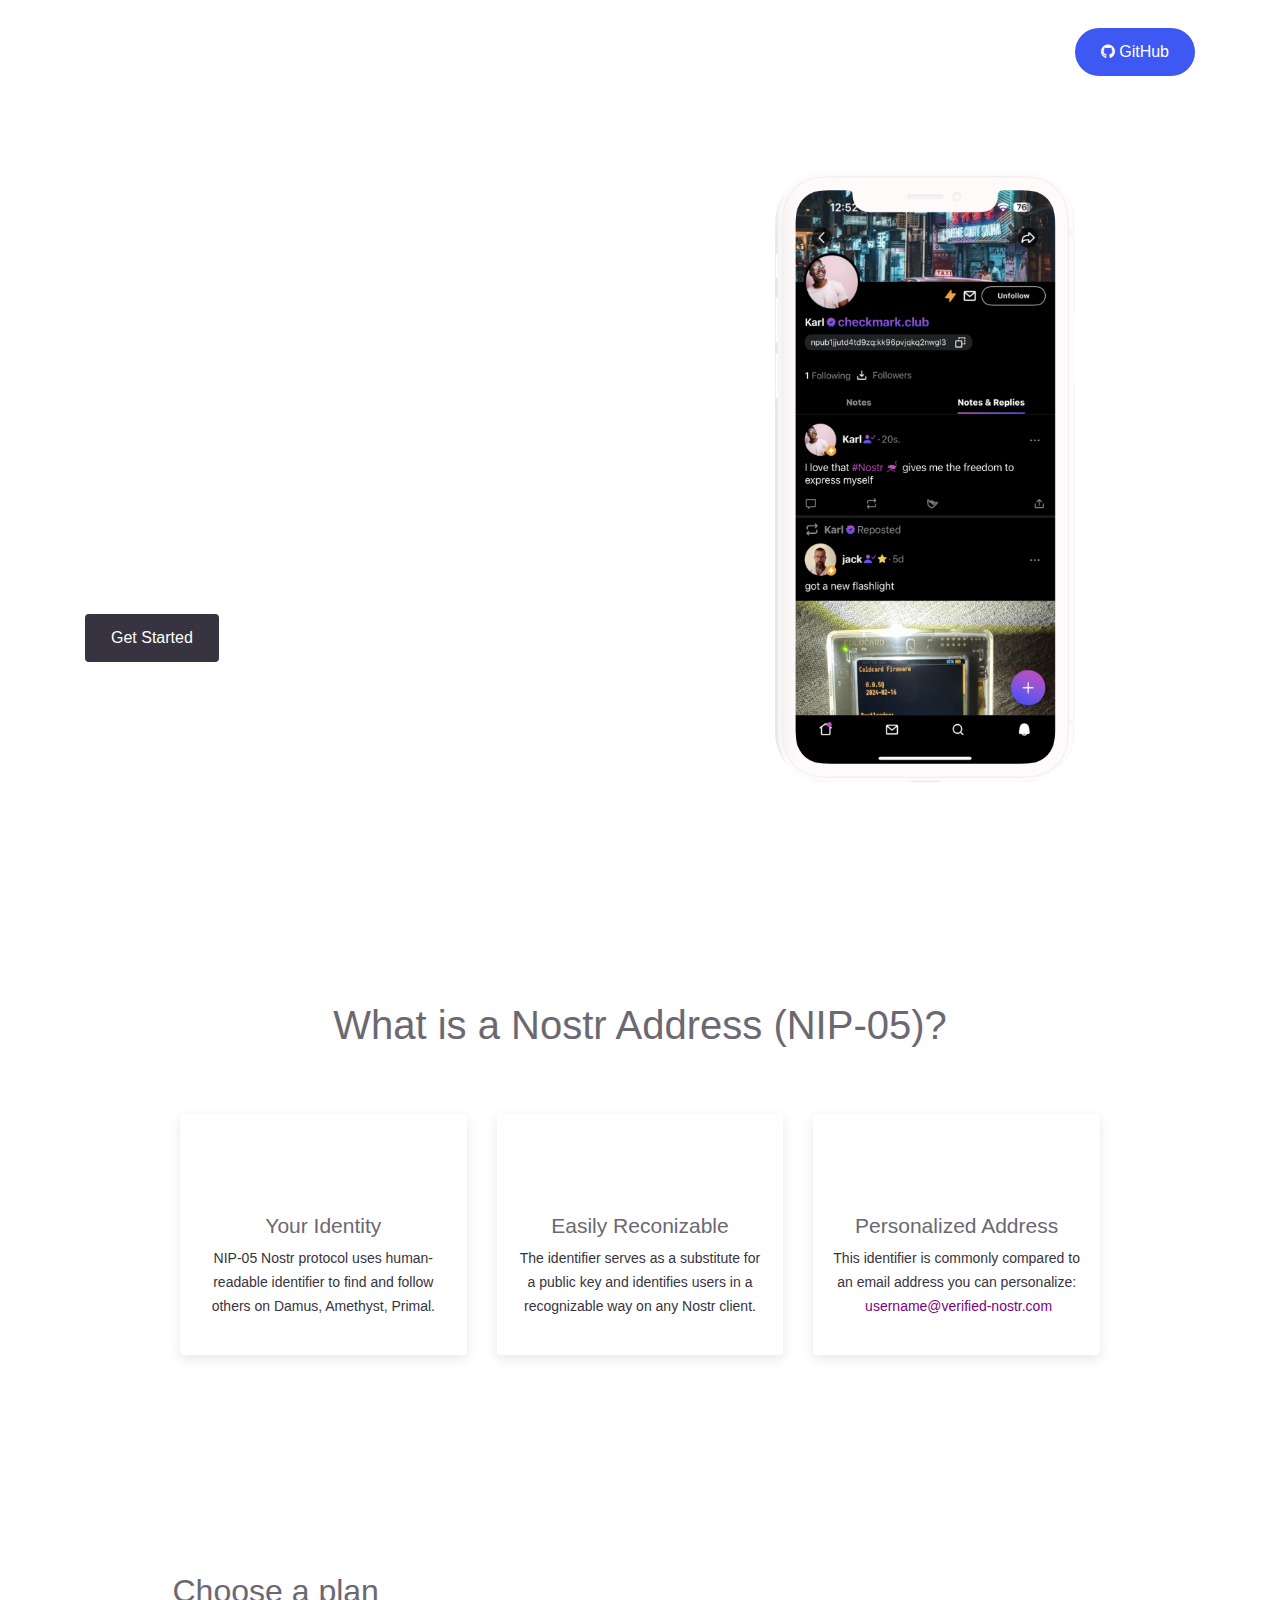
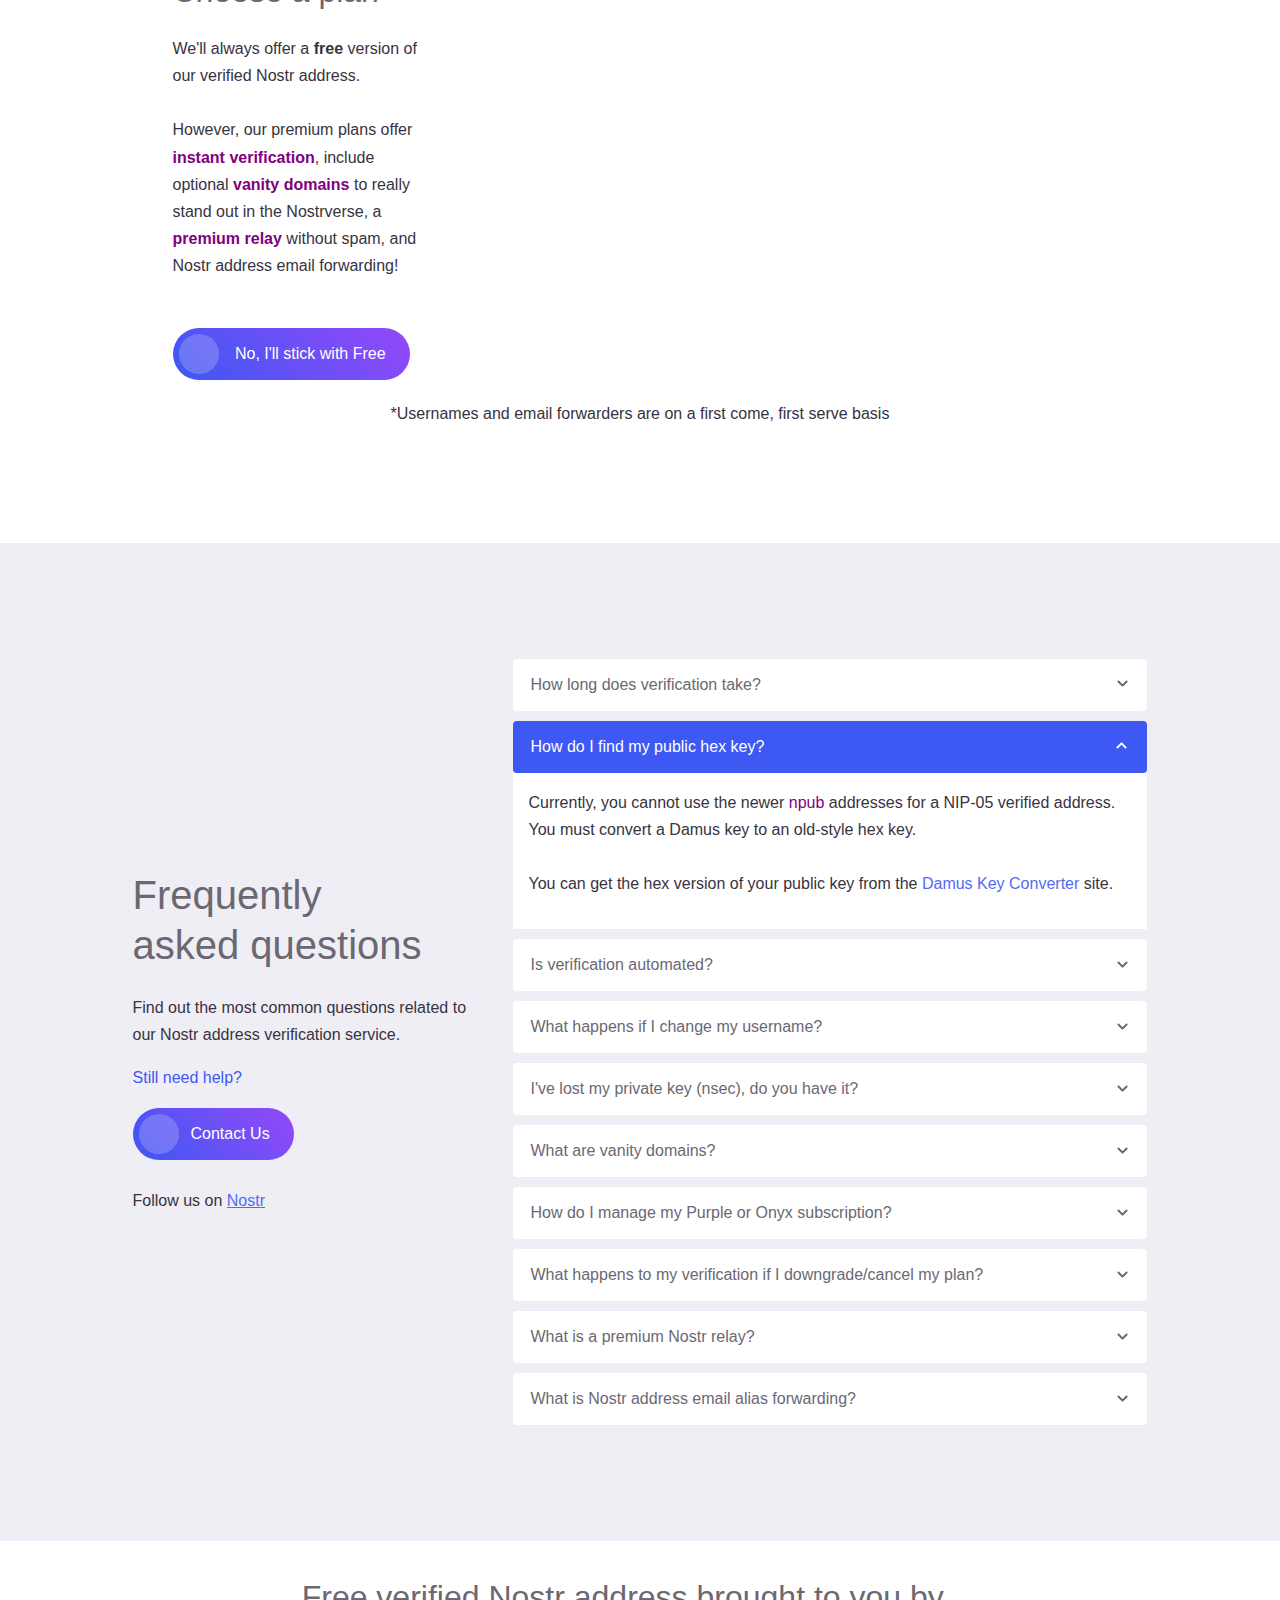
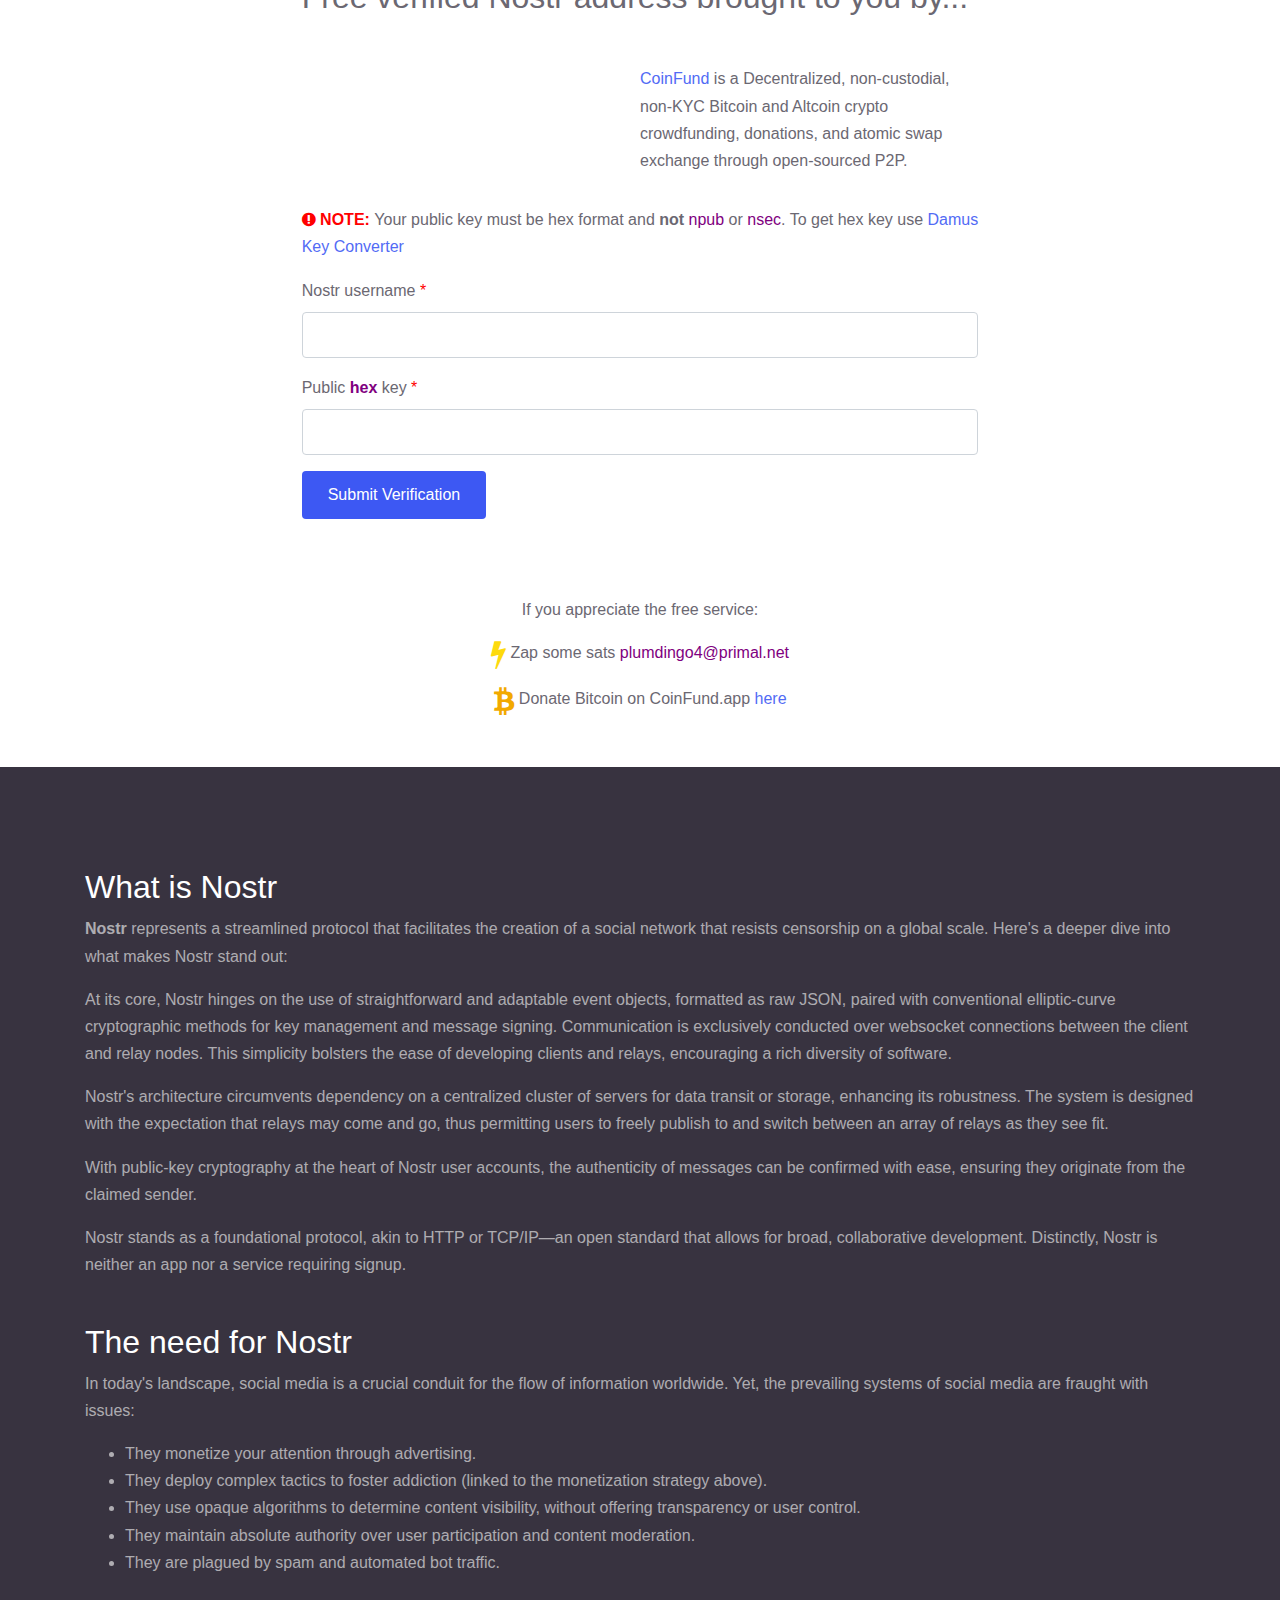
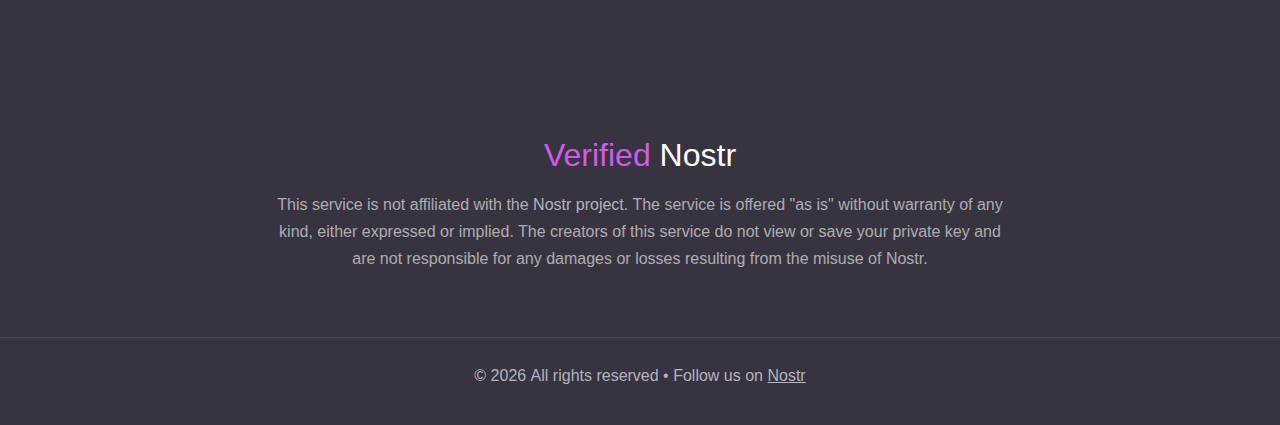
==== commit 2721c981: "Update index.html" ====
--- a/index.html
+++ b/index.html
@@ -1 +1 @@
-<!DOCTYPE html><head><meta charset="UTF-8" /><meta name="viewport" content="width=device-width,initial-scale=1" /><meta http-equiv="X-UA-Compatible" content="ie=edge" /><meta name="description" content="Get a Verified Nostr Address (NIP-05) for Free on Damus, Amethyst, Primal! Upgrade for a Paid Relay and Faster Verification" /><title>Verified Nostr - NIP-05 Address & Relay</title><link rel="canonical" href="https://verified-nostr.com" /><link rel="shortcut icon" href="./assets/favicon.png" type="image/x-icon" /><link rel="stylesheet" href="./assets/css/maicons.css" /><link rel="stylesheet" href="./assets/vendor/animate/animate.css" /><link rel="stylesheet" href="./assets/vendor/owl-carousel/css/owl.carousel.min.css" /><link rel="stylesheet" href="./assets/css/bootstrap.css" /><link rel="stylesheet" href="./assets/css/mobster.css" /><link rel="stylesheet" href="https://cdnjs.cloudflare.com/ajax/libs/font-awesome/4.7.0/css/font-awesome.min.css" /><link rel="apple-touch-icon" sizes="180x180" href="./apple-touch-icon.png" /><link rel="icon" type="image/png" sizes="32x32" href="./favicon-32x32.png" /><link rel="icon" type="image/png" sizes="16x16" href="./favicon-16x16.png" /><link rel="manifest" href="./site.webmanifest" /><link rel="alternate" hreflang="af" href="https://af.verified-nostr.com" /><link rel="alternate" hreflang="sq" href="https://sq.verified-nostr.com" /><link rel="alternate" hreflang="am" href="https://am.verified-nostr.com" /><link rel="alternate" hreflang="ar" href="https://ar.verified-nostr.com" /><link rel="alternate" hreflang="hy" href="https://hy.verified-nostr.com" /><link rel="alternate" hreflang="az" href="https://az.verified-nostr.com" /><link rel="alternate" hreflang="eu" href="https://eu.verified-nostr.com" /><link rel="alternate" hreflang="be" href="https://be.verified-nostr.com" /><link rel="alternate" hreflang="bn" href="https://bn.verified-nostr.com" /><link rel="alternate" hreflang="bs" href="https://bs.verified-nostr.com" /><link rel="alternate" hreflang="bg" href="https://bg.verified-nostr.com" /><link rel="alternate" hreflang="ca" href="https://ca.verified-nostr.com" /><link rel="alternate" hreflang="ceb" href="https://ceb.verified-nostr.com" /><link rel="alternate" hreflang="ny" href="https://ny.verified-nostr.com" /><link rel="alternate" hreflang="zh-CN" href="https://zh-CN.verified-nostr.com" /><link rel="alternate" hreflang="zh-TW" href="https://zh-TW.verified-nostr.com" /><link rel="alternate" hreflang="co" href="https://co.verified-nostr.com" /><link rel="alternate" hreflang="hr" href="https://hr.verified-nostr.com" /><link rel="alternate" hreflang="cs" href="https://cs.verified-nostr.com" /><link rel="alternate" hreflang="da" href="https://da.verified-nostr.com" /><link rel="alternate" hreflang="nl" href="https://nl.verified-nostr.com" /><link rel="alternate" hreflang="eo" href="https://eo.verified-nostr.com" /><link rel="alternate" hreflang="et" href="https://et.verified-nostr.com" /><link rel="alternate" hreflang="tl" href="https://tl.verified-nostr.com" /><link rel="alternate" hreflang="fi" href="https://fi.verified-nostr.com" /><link rel="alternate" hreflang="fr" href="https://fr.verified-nostr.com" /><link rel="alternate" hreflang="fy" href="https://fy.verified-nostr.com" /><link rel="alternate" hreflang="gl" href="https://gl.verified-nostr.com" /><link rel="alternate" hreflang="ka" href="https://ka.verified-nostr.com" /><link rel="alternate" hreflang="de" href="https://de.verified-nostr.com" /><link rel="alternate" hreflang="el" href="https://el.verified-nostr.com" /><link rel="alternate" hreflang="gu" href="https://gu.verified-nostr.com" /><link rel="alternate" hreflang="ht" href="https://ht.verified-nostr.com" /><link rel="alternate" hreflang="ha" href="https://ha.verified-nostr.com" /><link rel="alternate" hreflang="haw" href="https://haw.verified-nostr.com" /><link rel="alternate" hreflang="iw" href="https://iw.verified-nostr.com" /><link rel="alternate" hreflang="hi" href="https://hi.verified-nostr.com" /><link rel="alternate" hreflang="hmn" href="https://hmn.verified-nostr.com" /><link rel="alternate" hreflang="hu" href="https://hu.verified-nostr.com" /><link rel="alternate" hreflang="is" href="https://is.verified-nostr.com" /><link rel="alternate" hreflang="ig" href="https://ig.verified-nostr.com" /><link rel="alternate" hreflang="id" href="https://id.verified-nostr.com" /><link rel="alternate" hreflang="ga" href="https://ga.verified-nostr.com" /><link rel="alternate" hreflang="it" href="https://it.verified-nostr.com" /><link rel="alternate" hreflang="ja" href="https://ja.verified-nostr.com" /><link rel="alternate" hreflang="jw" href="https://jw.verified-nostr.com" /><link rel="alternate" hreflang="kn" href="https://kn.verified-nostr.com" /><link rel="alternate" hreflang="kk" href="https://kk.verified-nostr.com" /><link rel="alternate" hreflang="km" href="https://km.verified-nostr.com" /><link rel="alternate" hreflang="ko" href="https://ko.verified-nostr.com" /><link rel="alternate" hreflang="ku" href="https://ku.verified-nostr.com" /><link rel="alternate" hreflang="ky" href="https://ky.verified-nostr.com" /><link rel="alternate" hreflang="lo" href="https://lo.verified-nostr.com" /><link rel="alternate" hreflang="la" href="https://la.verified-nostr.com" /><link rel="alternate" hreflang="lv" href="https://lv.verified-nostr.com" /><link rel="alternate" hreflang="lt" href="https://lt.verified-nostr.com" /><link rel="alternate" hreflang="lb" href="https://lb.verified-nostr.com" /><link rel="alternate" hreflang="mk" href="https://mk.verified-nostr.com" /><link rel="alternate" hreflang="mg" href="https://mg.verified-nostr.com" /><link rel="alternate" hreflang="ms" href="https://ms.verified-nostr.com" /><link rel="alternate" hreflang="ml" href="https://ml.verified-nostr.com" /><link rel="alternate" hreflang="mt" href="https://mt.verified-nostr.com" /><link rel="alternate" hreflang="mi" href="https://mi.verified-nostr.com" /><link rel="alternate" hreflang="mr" href="https://mr.verified-nostr.com" /><link rel="alternate" hreflang="mn" href="https://mn.verified-nostr.com" /><link rel="alternate" hreflang="my" href="https://my.verified-nostr.com" /><link rel="alternate" hreflang="ne" href="https://ne.verified-nostr.com" /><link rel="alternate" hreflang="no" href="https://no.verified-nostr.com" /><link rel="alternate" hreflang="ps" href="https://ps.verified-nostr.com" /><link rel="alternate" hreflang="fa" href="https://fa.verified-nostr.com" /><link rel="alternate" hreflang="pl" href="https://pl.verified-nostr.com" /><link rel="alternate" hreflang="pt" href="https://pt.verified-nostr.com" /><link rel="alternate" hreflang="pa" href="https://pa.verified-nostr.com" /><link rel="alternate" hreflang="ro" href="https://ro.verified-nostr.com" /><link rel="alternate" hreflang="ru" href="https://ru.verified-nostr.com" /><link rel="alternate" hreflang="sm" href="https://sm.verified-nostr.com" /><link rel="alternate" hreflang="gd" href="https://gd.verified-nostr.com" /><link rel="alternate" hreflang="sr" href="https://sr.verified-nostr.com" /><link rel="alternate" hreflang="st" href="https://st.verified-nostr.com" /><link rel="alternate" hreflang="sn" href="https://sn.verified-nostr.com" /><link rel="alternate" hreflang="sd" href="https://sd.verified-nostr.com" /><link rel="alternate" hreflang="si" href="https://si.verified-nostr.com" /><link rel="alternate" hreflang="sk" href="https://sk.verified-nostr.com" /><link rel="alternate" hreflang="sl" href="https://sl.verified-nostr.com" /><link rel="alternate" hreflang="so" href="https://so.verified-nostr.com" /><link rel="alternate" hreflang="es" href="https://es.verified-nostr.com" /><link rel="alternate" hreflang="su" href="https://su.verified-nostr.com" /><link rel="alternate" hreflang="sw" href="https://sw.verified-nostr.com" /><link rel="alternate" hreflang="sv" href="https://sv.verified-nostr.com" /><link rel="alternate" hreflang="tg" href="https://tg.verified-nostr.com" /><link rel="alternate" hreflang="ta" href="https://ta.verified-nostr.com" /><link rel="alternate" hreflang="te" href="https://te.verified-nostr.com" /><link rel="alternate" hreflang="th" href="https://th.verified-nostr.com" /><link rel="alternate" hreflang="tr" href="https://tr.verified-nostr.com" /><link rel="alternate" hreflang="uk" href="https://uk.verified-nostr.com" /><link rel="alternate" hreflang="ur" href="https://ur.verified-nostr.com" /><link rel="alternate" hreflang="uz" href="https://uz.verified-nostr.com" /><link rel="alternate" hreflang="vi" href="https://vi.verified-nostr.com" /><link rel="alternate" hreflang="cy" href="https://cy.verified-nostr.com" /><link rel="alternate" hreflang="xh" href="https://xh.verified-nostr.com" /><link rel="alternate" hreflang="yi" href="https://yi.verified-nostr.com" /><link rel="alternate" hreflang="yo" href="https://yo.verified-nostr.com" /><link rel="alternate" hreflang="zu" href="https://zu.verified-nostr.com" /><link rel="alternate" hreflang="x-default" href="https://en.verified-nostr.com" /><meta property="og:locale" content="en_US" /><meta property="og:site_name" content="Nostr NIP-05 Address Verification and Premium Relay" /><meta property="og:title" content="Nostr NIP-05 Address Verification and Premium Relay" /><meta property="og:url" content="https://verified-nostr.com" /><meta property="og:type" content="website" /><meta property="og:description" content="Get a Verified Nostr Address (NIP-05) for Free on Damus, Amethyst, Primal! Upgrade for a Paid Relay and Faster Verification" /><meta property="og:image" content="https://verified-nostr.com/assets/img/og-verified.jpg" /><meta property="og:image:url" content="https://verified-nostr.com/assets/img/og-verified.jpg" /><meta property="og:image:secure_url" content="https://verified-nostr.com/assets/img/og-verified.jpg" /><meta property="article:publisher" content="https://www.facebook.com/CoinFund" /><meta name="twitter:title" content="Nostr NIP-05 Address Verification and Premium Relay" /><meta name="twitter:url" content="https://verified-nostr.com" /><meta name="twitter:description" content="Get a Verified Nostr Address (NIP-05) for Free on Damus, Amethyst, Primal! Upgrade for a Paid Relay and Faster Verification" /><meta name="twitter:image" content="https://verified-nostr.com/assets/img/og-verified.jpg" /><meta name="twitter:card" content="summary_large_image" /><meta name="twitter:site" content="@0xChain" /></head><body><nav class="navbar navbar-expand-lg navbar-dark navbar-floating"><div class="container"><a class="navbar-brand" href="#"><img src="./assets/favicon-light.png" alt="" width="80" /></a><button class="navbar-toggler" type="button" data-toggle="collapse" data-target="#navbarToggler" aria-controls="navbarToggler" aria-expanded="false" aria-label="Toggle navigation"><span class="navbar-toggler-icon"></span></button><div class="collapse navbar-collapse" id="navbarToggler"><ul class="navbar-nav ml-auto mt-3 mt-lg-0"><li class="nav-item"><a class="nav-link" href="#about">About</a></li><li class="nav-item"><a class="nav-link" href="#faq">FAQ</a></li><li class="nav-item"><a class="nav-link" href="#plan">Plans</a></li><li class="nav-item"><a class="nav-link" href="#free">Free</a></li><li class="nav-item"><a class="nav-link" href="#why">Why</a></li><li class="nav-item"><a class="nav-link gtranslate_wrapper" href="#"></a></li></ul><div class="ml-auto my-2 my-lg-0"><a href="https://github.com/CoinFundApp/verified-nostr" target="_blank" rel="noopener"><button class="btn btn-primary rounded-pill"><i class="fa fa-github" style="font-size: 16px;"></i>&nbsp;GitHub</button></a></div></div></div></nav><div class="page-hero-section bg-image hero-home-2" style="background-image: url(assets/img/bg_hero_2.svg);"><div class="hero-caption"><div class="container fg-white h-100"><div class="row align-items-center h-100"><div class="col-lg-6 wow"><div class="badge badge-soft mb-2"><strong>100% Free and Secure</strong></div><h1 class="mb-4 fw-normal">Get a Verified<br />Nostr address<br />and a Relay </h1><p class="mb-4">Submit a NIP-05 verification request for Nostr below <br />and get a verified checkmark on your username at <br />Damus, Amethyst, Plebstr, Nostur, Snort, Primal clients. </p><a href="#plan" class="btn btn-dark">Get Started</a></div><div class="col-lg-6 d-none d-lg-block wow"><div class="img-place mobile-preview floating-animate"><img src="./assets/img/verified-mobile.png" alt="" /></div></div></div></div></div></div><div class="page-section no-scroll" id="about"><div class="container"><h2 class="text-center wow fadeIn">What is NIP-05 for Nostr?</h2><div class="row justify-content-center mt-5"><div class="col-lg-10"><div class="row justify-content-center"><div class="col-md-6 col-lg-4 py-3 wow fadeInLeft"><div class="card card-body border-0 text-center shadow pt-5"><div class="svg-icon mx-auto mb-4"><img src="./assets/img/icons/payment.png" alt="" /></div><h5 class="fg-gray">Your Identity</h5><p class="fs-small">NIP-05 Nostr protocol uses human-readable identifier to find and follow others on Damus, Amethyst, Primal.</p></div></div><div class="col-md-6 col-lg-4 py-3 wow fadeInUp"><div class="card card-body border-0 text-center shadow pt-5"><div class="svg-icon mx-auto mb-4"><img src="./assets/img/icons/customizable.png" alt="" /></div><h5 class="fg-gray">Easily Reconizable</h5><p class="fs-small">The identifier serves as a substitute for a public key and identifies users in a recognizable way on any Nostr client.</p></div></div><div class="col-md-6 col-lg-4 py-3 wow fadeInRight"><div class="card card-body border-0 text-center shadow pt-5"><div class="svg-icon mx-auto mb-4"><img src="./assets/img/icons/concept.png" alt="" /></div><h5 class="fg-gray">Personalized Address</h5><p class="fs-small">This identifier is commonly compared to an email address you can personalize:<font color="purple">&ensp;username@verified-nostr.com</font></p></div></div></div></div></div></div></div><div class="page-section bg-image" style="background-image: url(assets/img/pattern_1.svg);" id="plan"><div class="container"><div class="row justify-content-center align-items-center"><div class="col-lg-3 mb-5 mb-lg-0 wow fadeInUp plan-cta"><h3 class="mb-4">Choose a plan</h3><p class="mb-5">We'll always offer a <strong>free</strong>&ensp;version of our verified Nostr address.<br /><br />However, our premium plans offer <font color="purple"><strong>instant verification</strong></font>, include optional <font color="purple"><strong>vanity domains</strong></font>&ensp;to really stand out in the Nostrverse, a <font color="purple"><strong>premium relay</strong></font>&ensp;without spam, and Nostr address email forwarding! </p><a href="#free" class="btn btn-gradient btn-split-icon rounded-pill"><span class="icon mai-thumbs-up-outline"></span>&ensp;No, I'll stick with Free</a></div><div class="col-lg-8 pricing-stripe"><div class="stripe-overlay"></div><script async src="https://js.stripe.com/v3/pricing-table.js"></script><stripe-pricing-table pricing-table-id="prctbl_1MdWDqJio8vtGsS5f8CdyBAa" publishable-key="pk_live_51MdVjwJio8vtGsS5T2W26jvOpeExWFAgmhvHHPIc3vPXsnhX5BqiTe9X0x0vsxHeQW15kLRSgn0EfBs0AJwoROfH00OS9e6wE1"></stripe-pricing-table></div><div id="usernamePopup" class="username-popup" style="display:none;"><div class="popup-content"><span class="close">&times;</span><br /><form id="usernameCheckForm"><label for="usernamePopupInput">Enter your Nostr username:</label><br /><input type="text" id="usernamePopupInput" name="username" pattern="[A-Za-z0-9]{1,15}" title="Username should only contain letters and numbers." required><br /><br /><button type="submit" class="btn btn-primary">Check Availability</button><br /><br /><div id="successMessage" class="alert alert-success" style="display: none;">Yay! Username available. You can proceed to subscribe. </div><div id="errorMessage" class="alert alert-danger" style="display: none;">Sorry! The username is already taken. Please choose a different one.<br /><br /><input type="checkbox" id="registeredCheckbox" name="registered" value="registered"><label for="registeredCheckbox">I have already registered this username as a free address</label></div><div id="networkErrorMessage" class="alert alert-danger" style="display: none;">Error: There was a problem with the network connection. </div></form></div></div><p style="text-align: center; margin-top: 20px;">*Usernames and email forwarders are on a first come, first serve basis</p></div></div></div><div class="page-section bg-light" id="faq"><div class="container"><div class="row justify-content-center align-items-center"><div class="col-lg-4 py-3 wow fadeInUp"><h2 class="mb-4">Frequently <br />asked questions </h2><p>Find out the most common questions related to our Nostr address verification service.</p><p class="fg-primary fw-medium">Still need help?</p><a href="mailto:support@verified-nostr.com" class="btn btn-gradient btn-split-icon rounded-pill"><span class="icon mai-call-outline"></span>Contact Us</a></div><div class="col-lg-7 py-3 no-scroll-x"><div class="accordion accordion-gap" id="accordionFAQ"><div class="accordion-item wow fadeInRight"><div class="accordion-trigger" id="headingFour"><button class="btn collapsed" type="button" data-toggle="collapse" data-target="#collapse1" aria-expanded="false" aria-controls="collapse1">How long does verification take?</button></div><div id="collapse1" class="collapse" aria-labelledby="headingFour" data-parent="#accordionFAQ"><div class="accordion-content"><p>The <strong><a href="#plan"><font color="purple">premium plans</font></a></strong>&ensp;verification process is <strong>instant</strong>!<br /><br />All <strong>free</strong>&ensp;verification submissions are processed within <strong>1 hour</strong>! </p></div></div></div><div class="accordion-item wow fadeInRight"><div class="accordion-trigger" id="headingFive"><button class="btn" type="button" data-toggle="collapse" data-target="#collapse2" aria-expanded="true" aria-controls="collapse2">How do I find my public hex key?</button></div><div id="collapse2" class="collapse show" aria-labelledby="headingFive" data-parent="#accordionFAQ"><div class="accordion-content"><p>Currently, you cannot use the newer <font color="purple">npub</font>&ensp;addresses for a NIP-05 verified address. You must convert a Damus key to an old-style hex key.<br /><br />You can get the hex version of your public key from the <a href="https://damus.io/key" target="_blank" rel="noopener">Damus Key Converter</a>&ensp;site. </p></div></div></div><div class="accordion-item wow fadeInRight"><div class="accordion-trigger" id="headingSix"><button class="btn collapsed" type="button" data-toggle="collapse" data-target="#collapse3" aria-expanded="false" aria-controls="collapse3">Is verification automated?</button></div><div id="collapse3" class="collapse" aria-labelledby="headingSix" data-parent="#accordionFAQ"><div class="accordion-content"><p>Yes! The <strong><a href="#plan"><font color="purple">premium plans</font></a></strong>&ensp;verification process is <strong>instant</strong>!<br /><br />However, all <strong>free</strong>&ensp;verification submissions are processed within <strong>1 hour</strong>&ensp;batches! </p></div></div></div><div class="accordion-item wow fadeInRight"><div class="accordion-trigger" id="headingSeven"><button class="btn collapsed" type="button" data-toggle="collapse" data-target="#collapse4" aria-expanded="false" aria-controls="collapse4">What happens if I change my username?</button></div><div id="collapse4" class="collapse" aria-labelledby="headingSeven" data-parent="#accordionFAQ"><div class="accordion-content"><p>If you change your username in a Nostr client, it will break the verification and you will need to go through the verification process all over again. <br /><br />Additionally, if you change your public key, it will break the verification and you will need to go through the verification process all over again. <br /><br />Simply re-use our verification form to set a new username with your public hex key.<br /><br />For our paid subscribers, please contact us at <a href="mailto:support@verified-nostr.com">support@verified-nostr.com</a>&ensp;for us to update your username for you. </p></div></div></div><div class="accordion-item wow fadeInRight"><div class="accordion-trigger" id="headingEight"><button class="btn collapsed" type="button" data-toggle="collapse" data-target="#collapse5" aria-expanded="false" aria-controls="collapse5">I've lost my private key (nsec), do you have it?</button></div><div id="collapse5" class="collapse" aria-labelledby="headingEight" data-parent="#accordionFAQ"><div class="accordion-content"><p>No. If you have lost your private key (nsec), we cannot help recover it. The NIP-05 verification process does not (from our end) require the private key. We have no way of recovering a lost private key. </p><p>A lost or compromised private key would require you to create a new Nostr account and go through the verification process over again.</p></div></div></div><div class="accordion-item wow fadeInRight"><div class="accordion-trigger" id="headingNine"><button class="btn collapsed" type="button" data-toggle="collapse" data-target="#collapse6" aria-expanded="false" aria-controls="collapse6">What are vanity domains?</button></div><div id="collapse6" class="collapse" aria-labelledby="headingNine" data-parent="#accordionFAQ"><div class="accordion-content"><p>All <strong>free</strong>&ensp;verifications use our default @verified-nostr.com domain.<br /><br />Our <strong><a href="#plan"><font color="purple">premium plans</font></a></strong>&ensp;by default use their own unique subdomains, dependent upon the subscription (ex: purple.verified-nostr.com and onyx.verified-nostr.com).<br /><br />However, vanity domains are also included for our subscribers, as follows:<br /><br /><a href="#plan"><font color="purple">Purple plan</font></a>&ensp;domains<br /><ul><li>21million.fun</li><li>nostrich.cool</li><li>freedom.casa</li><li>sats.cheap</li><li>checkmark.club</li></ul><br /><a href="#plan"><font color="purple">Onyx plan</font></a>&ensp;domains<br /><ul><li>All domains in Purple</li><li>censorship.rip</li><li>unbanned.lol</li><li>satoshi.ceo</li><li>zaps.money</li><li>pleb.army</li></ul><br />The optional vanity domains are immediately available to use as a verified Nostr address, depending on the subscribed plan. Simply pick a vanity domain that's available in your plan and use it as the domain in your Nostr address instead of our defaults. </p></div></div></div><div class="accordion-item wow fadeInRight"><div class="accordion-trigger" id="headingTen"><button class="btn collapsed" type="button" data-toggle="collapse" data-target="#collapse7" aria-expanded="false" aria-controls="collapse7">How do I manage my Purple or Onyx subscription?</button></div><div id="collapse7" class="collapse" aria-labelledby="headingTen" data-parent="#accordionFAQ"><div class="accordion-content"><p>If you've subscribed to one of our <a href="#plan"><font color="purple">premium plans</font></a>&ensp;you can manage the subscription <a href="https://billing.stripe.com/p/login/6oE9Dk08F0XTe08fYY" target="_blank" rel="noopener">here</a>. </p></div></div></div><div class="accordion-item wow fadeInRight"><div class="accordion-trigger" id="headingEleven"><button class="btn collapsed" type="button" data-toggle="collapse" data-target="#collapse8" aria-expanded="false" aria-controls="collapse8">What happens to my verification if I downgrade/cancel my plan? </button></div><div id="collapse8" class="collapse" aria-labelledby="headingEleven" data-parent="#accordionFAQ"><div class="accordion-content"><p>If you've subscribed to one of our <a href="#plan"><font color="purple">premium plans</font></a>&ensp;and you've canceled the subscription <a href="https://billing.verified-nostr.com/p/login/6oE9Dk08F0XTe08fYY" target="_blank" rel="noopener">here</a>, the verification with the vanity domains will be automatically disabled at the end of your subscription period.<br /><br />However, your account will automatically fallback to our free address @verified-nostr.com domain, which you can switch to in the NIP-05 address section of your Nostr client. </p></div></div></div><div class="accordion-item wow fadeInRight"><div class="accordion-trigger" id="headingTwelve"><button class="btn collapsed" type="button" data-toggle="collapse" data-target="#collapse9" aria-expanded="false" aria-controls="collapse9">What is a premium Nostr relay?</button></div><div id="collapse9" class="collapse" aria-labelledby="headingTwelve" data-parent="#accordionFAQ"><div class="accordion-content"><p>If you've subscribed to one of our <a href="#plan"><font color="purple">premium plans</font></a>&ensp;you will gain access to our premium Nostr relay.<br /><br />The premium relay is limited users, all who have a paid subscription. The premium relay is therefore faster and free from spam!<br /><br />Once subscribed, your pubkey will be automatically allowed access to our paid relay. </p></div></div></div><div class="accordion-item wow fadeInRight"><div class="accordion-trigger" id="headingThirteen"><button class="btn collapsed" type="button" data-toggle="collapse" data-target="#collapse10" aria-expanded="false" aria-controls="collapse10">What is Nostr address email alias forwarding?</button></div><div id="collapse10" class="collapse" aria-labelledby="headingThirteen" data-parent="#accordionFAQ"><div class="accordion-content"><p>If you've subscribed to the <a href="#plan"><font color="purple">Onyx plan</font></a>&ensp;you will be able to select a vanity domain for an email alias.<br /><br />This will turn your <strong>username</strong>&ensp;into an email forwarder using one of the ten vanity domains you select at checkout, which will pass on emails sent to it to the email address used when subscribing.<br /><br />The email forwarder will be automatically set up and will point towards the email address you use during checkout with Stripe. Upon set up, you will receive a notification from SimpleLogin to confirm your email address for the the alias's mailbox.<br /><br />We respect your privacy! We can <strong>not</strong>&ensp;read emails sent through email forwarding. </p></div></div></div></div></div></div></div></div><div class="col-md-6 col-lg-7 my-3 wow fadeInUp" id="free"><div class="card-page"><h3 class="fw-normal">Free verified Nostr address brought to you by...</h3><div class="container"><div class="row row-cols-1 row-cols-sm-2 row-cols-md-3 row-cols-lg-5 justify-content-center align-items-center mt-5"><div class="p-3 wow zoomIn"><div class="img-place client-img"><a href="https://coinfund.app" target="_blank" rel="noopener"><img src="https://coinfund.app/images/02/cf-logo-black.png" alt="" width="200" /></a></div></div><p><a href="https://coinfund.app" target="_blank" rel="noopener">CoinFund</a>&ensp;is a Decentralized, non-custodial, non-KYC Bitcoin and Altcoin crypto crowdfunding, donations, and atomic swap exchange through open-sourced P2P.</p></div></div><p class="fs-small"><div class="form-group"><font color="red"><strong><i class="fa fa-exclamation-circle"></i>&nbsp;NOTE:</strong></font>Your public key must be hex format and <strong>not</strong><font color="purple">&ensp;npub</font>&ensp;or <font color="purple">nsec</font>. To get hex key use <a href="https://damus.io/key" target="_blank" rel="noopener">Damus Key Converter</a></p></div><form id="nostr-form"><div class="form-group"><label for="username" class="fw-medium fg-grey">Nostr username <font color="red">*</font></label><input type="text" id="username" name="username" class="form-control" required></div><div class="form-group"><label for="nostrKey" class="fw-medium fg-grey">Public <font color="purple"><strong>hex</strong></font>&ensp;key <font color="red">*</font></label><input type="text" id="nostrKey" name="nostrKey" class="form-control" required pattern="^[0-9a-fA-F]{64}$" title="Pubkey must be in hex format"></div><div class="form-group"><div class="h-captcha" data-sitekey="0c5b040e-c69b-4b73-9449-7fc2354e12b2"></div></div><button type="submit" class="btn btn-primary">Submit Verification</button></form><br /><div id="success-message" class="alert alert-success" style="display:none;"><p>Yay! Your account on Nostr has now been queued for verification. In 1 hour, please add <span id="success-username-placeholder">@verified-nostr.com</span>&ensp;to the NIP-05 section of Plebstr, Amethyst, Damus, or other Nostr clients.</p></div><div id="error-key-invalid" class="alert alert-danger" style="display:none;"><p>Error: Public key must be in hex format.</p></div><div id="error-captcha" class="alert alert-danger" style="display:none;"><p>Error: Please complete the captcha.</p></div><div id="error-taken" class="alert alert-danger" style="display:none;"><p>Sorry! The username is already taken. Please choose a different one.</p></div><div id="error-unknown" class="alert alert-danger" style="display:none;"><p>Error: An unknown error occurred.</p></div><p style="text-align: center; margin-top: 50px;">If you appreciate the free service:</p><p style="text-align: center;"><font color="#FDDA0D"><i class="fa fa-bolt" style="font-size: 30px; vertical-align: middle;"></i></font>&nbsp;Zap some sats <font color="purple">lucas@walletofsatoshi.com</font></p><p style="text-align: center;"><font color="#f2a900"><i class="fa fa-bitcoin" style="font-size: 30px; vertical-align: middle;"></i></font>&nbsp;Donate Bitcoin on CoinFund.app <a href="https://coinfund.app/wallet/#/campaign/502a78c3d425873bbcec26d567f2dab1" target="_blank" rel="noopener">here</a></p></div></div><div class="page-footer-section bg-dark fg-white"><div class="container mb-5" id="why"><h3>What is Nostr</h3><p class="caption"><strong>Nostr</strong>&ensp;represents a streamlined protocol that facilitates the creation of a social network that resists censorship on a global scale. Here's a deeper dive into what makes Nostr stand out:</p><p class="caption">At its core, Nostr hinges on the use of straightforward and adaptable event objects, formatted as raw JSON, paired with conventional elliptic-curve cryptographic methods for key management and message signing. Communication is exclusively conducted over websocket connections between the client and relay nodes. This simplicity bolsters the ease of developing clients and relays, encouraging a rich diversity of software.</p><p class="caption">Nostr's architecture circumvents dependency on a centralized cluster of servers for data transit or storage, enhancing its robustness. The system is designed with the expectation that relays may come and go, thus permitting users to freely publish to and switch between an array of relays as they see fit.</p><p class="caption">With public-key cryptography at the heart of Nostr user accounts, the authenticity of messages can be confirmed with ease, ensuring they originate from the claimed sender.</p><p class="caption">Nostr stands as a foundational protocol, akin to HTTP or TCP/IP—an open standard that allows for broad, collaborative development. Distinctly, Nostr is neither an app nor a service requiring signup.</p><br /><h3>The need for Nostr</h3><p class="caption">In today's landscape, social media is a crucial conduit for the flow of information worldwide. Yet, the prevailing systems of social media are fraught with issues:</p><ul style="padding-bottom:100px;" class="caption"><li>They monetize your attention through advertising.</li><li>They deploy complex tactics to foster addiction (linked to the monetization strategy above).</li><li>They use opaque algorithms to determine content visibility, without offering transparency or user control.</li><li>They maintain absolute authority over user participation and content moderation.</li><li>They are plagued by spam and automated bot traffic.</li></ul><div class="row justify-content-center text-center wow fadeInUp"><div class="col-lg-8"><div class="text-center mb-3"><img src="./assets/favicon-light.png" alt="" height="80" /></div><h3 class="mb-3"><font color="#cc5de8">Verified</font>&nbsp;Nostr </h3><p class="caption">This service is not affiliated with the <a href="https://nostr.com" target="_blank" rel="noopener">Nostr project</a>. The service is offered "as is" without warranty of any kind, either expressed or implied. The creators of this service do not view or save your private key and are not responsible for any damages or losses resulting from the misuse of Nostr. </p></div></div></div><hr /><p class="text-center mt-4 wow fadeIn">&copy; <script>document.write(new Date().getFullYear()); </script>&ensp;All rights reserved </p></div><script>window.gtranslateSettings={ "default_language": "auto", "native_language_names": true, "detect_browser_language": true, "url_structure": "sub_domain", "wrapper_selector": ".gtranslate_wrapper", "flag_size": 24, "flag_style": "2d"}</script><script src="https://cdn.gtranslate.net/widgets/latest/popup.js" defer></script><script src="./assets/js/jquery-3.5.1.min.js"></script><script src="./assets/js/bootstrap.bundle.min.js"></script><script src="./assets/vendor/owl-carousel/js/owl.carousel.min.js"></script><script src="./assets/vendor/wow/wow.min.js"></script><script src="./assets/js/mobster.js"></script><script src="https://js.hcaptcha.com/1/api.js" async defer="defer"></script></body></html>+<!DOCTYPE html><head><meta charset="UTF-8" /><meta name="viewport" content="width=device-width,initial-scale=1" /><meta http-equiv="X-UA-Compatible" content="ie=edge" /><meta name="description" content="Get a Verified Nostr Address (NIP-05) for Free on Damus, Amethyst, Primal! Upgrade for a Paid Relay and Faster Verification" /><title>Verified Nostr Address (NIP-05) & Relay</title><link rel="canonical" href="https://verified-nostr.com" /><link rel="shortcut icon" href="./assets/favicon.png" type="image/x-icon" /><link rel="stylesheet" href="./assets/css/maicons.css" /><link rel="stylesheet" href="./assets/vendor/animate/animate.css" /><link rel="stylesheet" href="./assets/vendor/owl-carousel/css/owl.carousel.min.css" /><link rel="stylesheet" href="./assets/css/bootstrap.css" /><link rel="stylesheet" href="./assets/css/mobster.css" /><link rel="stylesheet" href="https://cdnjs.cloudflare.com/ajax/libs/font-awesome/4.7.0/css/font-awesome.min.css" /><link rel="apple-touch-icon" sizes="180x180" href="./apple-touch-icon.png" /><link rel="icon" type="image/png" sizes="32x32" href="./favicon-32x32.png" /><link rel="icon" type="image/png" sizes="16x16" href="./favicon-16x16.png" /><link rel="manifest" href="./site.webmanifest" /><link rel="alternate" hreflang="af" href="https://af.verified-nostr.com" /><link rel="alternate" hreflang="sq" href="https://sq.verified-nostr.com" /><link rel="alternate" hreflang="am" href="https://am.verified-nostr.com" /><link rel="alternate" hreflang="ar" href="https://ar.verified-nostr.com" /><link rel="alternate" hreflang="hy" href="https://hy.verified-nostr.com" /><link rel="alternate" hreflang="az" href="https://az.verified-nostr.com" /><link rel="alternate" hreflang="eu" href="https://eu.verified-nostr.com" /><link rel="alternate" hreflang="be" href="https://be.verified-nostr.com" /><link rel="alternate" hreflang="bn" href="https://bn.verified-nostr.com" /><link rel="alternate" hreflang="bs" href="https://bs.verified-nostr.com" /><link rel="alternate" hreflang="bg" href="https://bg.verified-nostr.com" /><link rel="alternate" hreflang="ca" href="https://ca.verified-nostr.com" /><link rel="alternate" hreflang="ceb" href="https://ceb.verified-nostr.com" /><link rel="alternate" hreflang="ny" href="https://ny.verified-nostr.com" /><link rel="alternate" hreflang="zh-CN" href="https://zh-CN.verified-nostr.com" /><link rel="alternate" hreflang="zh-TW" href="https://zh-TW.verified-nostr.com" /><link rel="alternate" hreflang="co" href="https://co.verified-nostr.com" /><link rel="alternate" hreflang="hr" href="https://hr.verified-nostr.com" /><link rel="alternate" hreflang="cs" href="https://cs.verified-nostr.com" /><link rel="alternate" hreflang="da" href="https://da.verified-nostr.com" /><link rel="alternate" hreflang="nl" href="https://nl.verified-nostr.com" /><link rel="alternate" hreflang="eo" href="https://eo.verified-nostr.com" /><link rel="alternate" hreflang="et" href="https://et.verified-nostr.com" /><link rel="alternate" hreflang="tl" href="https://tl.verified-nostr.com" /><link rel="alternate" hreflang="fi" href="https://fi.verified-nostr.com" /><link rel="alternate" hreflang="fr" href="https://fr.verified-nostr.com" /><link rel="alternate" hreflang="fy" href="https://fy.verified-nostr.com" /><link rel="alternate" hreflang="gl" href="https://gl.verified-nostr.com" /><link rel="alternate" hreflang="ka" href="https://ka.verified-nostr.com" /><link rel="alternate" hreflang="de" href="https://de.verified-nostr.com" /><link rel="alternate" hreflang="el" href="https://el.verified-nostr.com" /><link rel="alternate" hreflang="gu" href="https://gu.verified-nostr.com" /><link rel="alternate" hreflang="ht" href="https://ht.verified-nostr.com" /><link rel="alternate" hreflang="ha" href="https://ha.verified-nostr.com" /><link rel="alternate" hreflang="haw" href="https://haw.verified-nostr.com" /><link rel="alternate" hreflang="iw" href="https://iw.verified-nostr.com" /><link rel="alternate" hreflang="hi" href="https://hi.verified-nostr.com" /><link rel="alternate" hreflang="hmn" href="https://hmn.verified-nostr.com" /><link rel="alternate" hreflang="hu" href="https://hu.verified-nostr.com" /><link rel="alternate" hreflang="is" href="https://is.verified-nostr.com" /><link rel="alternate" hreflang="ig" href="https://ig.verified-nostr.com" /><link rel="alternate" hreflang="id" href="https://id.verified-nostr.com" /><link rel="alternate" hreflang="ga" href="https://ga.verified-nostr.com" /><link rel="alternate" hreflang="it" href="https://it.verified-nostr.com" /><link rel="alternate" hreflang="ja" href="https://ja.verified-nostr.com" /><link rel="alternate" hreflang="jw" href="https://jw.verified-nostr.com" /><link rel="alternate" hreflang="kn" href="https://kn.verified-nostr.com" /><link rel="alternate" hreflang="kk" href="https://kk.verified-nostr.com" /><link rel="alternate" hreflang="km" href="https://km.verified-nostr.com" /><link rel="alternate" hreflang="ko" href="https://ko.verified-nostr.com" /><link rel="alternate" hreflang="ku" href="https://ku.verified-nostr.com" /><link rel="alternate" hreflang="ky" href="https://ky.verified-nostr.com" /><link rel="alternate" hreflang="lo" href="https://lo.verified-nostr.com" /><link rel="alternate" hreflang="la" href="https://la.verified-nostr.com" /><link rel="alternate" hreflang="lv" href="https://lv.verified-nostr.com" /><link rel="alternate" hreflang="lt" href="https://lt.verified-nostr.com" /><link rel="alternate" hreflang="lb" href="https://lb.verified-nostr.com" /><link rel="alternate" hreflang="mk" href="https://mk.verified-nostr.com" /><link rel="alternate" hreflang="mg" href="https://mg.verified-nostr.com" /><link rel="alternate" hreflang="ms" href="https://ms.verified-nostr.com" /><link rel="alternate" hreflang="ml" href="https://ml.verified-nostr.com" /><link rel="alternate" hreflang="mt" href="https://mt.verified-nostr.com" /><link rel="alternate" hreflang="mi" href="https://mi.verified-nostr.com" /><link rel="alternate" hreflang="mr" href="https://mr.verified-nostr.com" /><link rel="alternate" hreflang="mn" href="https://mn.verified-nostr.com" /><link rel="alternate" hreflang="my" href="https://my.verified-nostr.com" /><link rel="alternate" hreflang="ne" href="https://ne.verified-nostr.com" /><link rel="alternate" hreflang="no" href="https://no.verified-nostr.com" /><link rel="alternate" hreflang="ps" href="https://ps.verified-nostr.com" /><link rel="alternate" hreflang="fa" href="https://fa.verified-nostr.com" /><link rel="alternate" hreflang="pl" href="https://pl.verified-nostr.com" /><link rel="alternate" hreflang="pt" href="https://pt.verified-nostr.com" /><link rel="alternate" hreflang="pa" href="https://pa.verified-nostr.com" /><link rel="alternate" hreflang="ro" href="https://ro.verified-nostr.com" /><link rel="alternate" hreflang="ru" href="https://ru.verified-nostr.com" /><link rel="alternate" hreflang="sm" href="https://sm.verified-nostr.com" /><link rel="alternate" hreflang="gd" href="https://gd.verified-nostr.com" /><link rel="alternate" hreflang="sr" href="https://sr.verified-nostr.com" /><link rel="alternate" hreflang="st" href="https://st.verified-nostr.com" /><link rel="alternate" hreflang="sn" href="https://sn.verified-nostr.com" /><link rel="alternate" hreflang="sd" href="https://sd.verified-nostr.com" /><link rel="alternate" hreflang="si" href="https://si.verified-nostr.com" /><link rel="alternate" hreflang="sk" href="https://sk.verified-nostr.com" /><link rel="alternate" hreflang="sl" href="https://sl.verified-nostr.com" /><link rel="alternate" hreflang="so" href="https://so.verified-nostr.com" /><link rel="alternate" hreflang="es" href="https://es.verified-nostr.com" /><link rel="alternate" hreflang="su" href="https://su.verified-nostr.com" /><link rel="alternate" hreflang="sw" href="https://sw.verified-nostr.com" /><link rel="alternate" hreflang="sv" href="https://sv.verified-nostr.com" /><link rel="alternate" hreflang="tg" href="https://tg.verified-nostr.com" /><link rel="alternate" hreflang="ta" href="https://ta.verified-nostr.com" /><link rel="alternate" hreflang="te" href="https://te.verified-nostr.com" /><link rel="alternate" hreflang="th" href="https://th.verified-nostr.com" /><link rel="alternate" hreflang="tr" href="https://tr.verified-nostr.com" /><link rel="alternate" hreflang="uk" href="https://uk.verified-nostr.com" /><link rel="alternate" hreflang="ur" href="https://ur.verified-nostr.com" /><link rel="alternate" hreflang="uz" href="https://uz.verified-nostr.com" /><link rel="alternate" hreflang="vi" href="https://vi.verified-nostr.com" /><link rel="alternate" hreflang="cy" href="https://cy.verified-nostr.com" /><link rel="alternate" hreflang="xh" href="https://xh.verified-nostr.com" /><link rel="alternate" hreflang="yi" href="https://yi.verified-nostr.com" /><link rel="alternate" hreflang="yo" href="https://yo.verified-nostr.com" /><link rel="alternate" hreflang="zu" href="https://zu.verified-nostr.com" /><link rel="alternate" hreflang="x-default" href="https://en.verified-nostr.com" /><meta property="og:locale" content="en_US" /><meta property="og:site_name" content="Nostr NIP-05 Address Verification and Premium Relay" /><meta property="og:title" content="Nostr NIP-05 Address Verification and Premium Relay" /><meta property="og:url" content="https://verified-nostr.com" /><meta property="og:type" content="website" /><meta property="og:description" content="Get a Verified Nostr Address (NIP-05) for Free on Damus, Amethyst, Primal! Upgrade for a Paid Relay and Faster Verification" /><meta property="og:image" content="https://verified-nostr.com/assets/img/og-verified.jpg" /><meta property="og:image:url" content="https://verified-nostr.com/assets/img/og-verified.jpg" /><meta property="og:image:secure_url" content="https://verified-nostr.com/assets/img/og-verified.jpg" /><meta property="article:publisher" content="https://www.facebook.com/CoinFund" /><meta name="twitter:title" content="Nostr NIP-05 Address Verification and Premium Relay" /><meta name="twitter:url" content="https://verified-nostr.com" /><meta name="twitter:description" content="Get a Verified Nostr Address (NIP-05) for Free on Damus, Amethyst, Primal! Upgrade for a Paid Relay and Faster Verification" /><meta name="twitter:image" content="https://verified-nostr.com/assets/img/og-verified.jpg" /><meta name="twitter:card" content="summary_large_image" /><meta name="twitter:site" content="@0xChain" /><style>@media (max-width:767px){ .page-title{ margin-top: 1rem;} .hero-home-2{ min-height: 1680px;}.hero-home-2 .mobile-preview {margin-top: -100%;border-radius: 50px;}}</style></head><body><nav class="navbar navbar-expand-lg navbar-dark navbar-floating"><div class="container"><a class="navbar-brand" href="#"><img src="./assets/favicon-light.png" alt="" width="80" /></a><button class="navbar-toggler" type="button" data-toggle="collapse" data-target="#navbarToggler" aria-controls="navbarToggler" aria-expanded="false" aria-label="Toggle navigation"><span class="navbar-toggler-icon"></span></button><div class="collapse navbar-collapse" id="navbarToggler"><ul class="navbar-nav ml-auto mt-3 mt-lg-0"><li class="nav-item"><a class="nav-link" href="#about">About</a></li><li class="nav-item"><a class="nav-link" href="#faq">FAQ</a></li><li class="nav-item"><a class="nav-link" href="#plan">Plans</a></li><li class="nav-item"><a class="nav-link" href="#free">Free</a></li><li class="nav-item"><a class="nav-link" href="#why">Why</a></li><li class="nav-item"><a class="nav-link gtranslate_wrapper" href="#"></a></li></ul><div class="ml-auto my-2 my-lg-0"><a href="https://github.com/CoinFundApp/verified-nostr" target="_blank" rel="noopener"><button class="btn btn-primary rounded-pill"><i class="fa fa-github" style="font-size: 16px;"></i>&nbsp;GitHub</button></a></div></div></div></nav><div class="page-hero-section bg-image hero-home-2" style="background-image: url(assets/img/bg_hero_2.svg);"><div class="hero-caption"><div class="container fg-white h-100"><div class="row align-items-center h-100"><div class="col-lg-6 wow"><div class="badge badge-soft mb-2"><strong>100% Free and Secure</strong></div><h1 class="mb-4 fw-normal">Get a Verified<br />Nostr Address<br />and a Relay </h1><p class="mb-4">Submit a Nostr Address (NIP-05) verification request <br />and get a verified checkmark on your username at <br />Damus, Amethyst, Nostur, Snort, & Primal clients. </p><a href="#plan" class="btn btn-dark">Get Started</a></div><div class="col-lg-6 d-none d-lg-block wow"><div class="img-place mobile-preview floating-animate"><img src="./assets/img/verified-mobile.png" alt="" /></div></div></div></div></div></div><div class="page-section no-scroll" id="about"><div class="container"><h2 class="text-center wow fadeIn">What is a Nostr Address (NIP-05)?</h2><div class="row justify-content-center mt-5"><div class="col-lg-10"><div class="row justify-content-center"><div class="col-md-6 col-lg-4 py-3 wow fadeInLeft"><div class="card card-body border-0 text-center shadow pt-5"><div class="svg-icon mx-auto mb-4"><img src="./assets/img/icons/payment.png" alt="" /></div><h5 class="fg-gray">Your Identity</h5><p class="fs-small">NIP-05 Nostr protocol uses human-readable identifier to find and follow others on Damus, Amethyst, Primal.</p></div></div><div class="col-md-6 col-lg-4 py-3 wow fadeInUp"><div class="card card-body border-0 text-center shadow pt-5"><div class="svg-icon mx-auto mb-4"><img src="./assets/img/icons/customizable.png" alt="" /></div><h5 class="fg-gray">Easily Reconizable</h5><p class="fs-small">The identifier serves as a substitute for a public key and identifies users in a recognizable way on any Nostr client.</p></div></div><div class="col-md-6 col-lg-4 py-3 wow fadeInRight"><div class="card card-body border-0 text-center shadow pt-5"><div class="svg-icon mx-auto mb-4"><img src="./assets/img/icons/concept.png" alt="" /></div><h5 class="fg-gray">Personalized Address</h5><p class="fs-small">This identifier is commonly compared to an email address you can personalize:<br/><font color="purple">&nbsp;username@verified-nostr.com</font></p></div></div></div></div></div></div></div><div class="page-section bg-image" style="background-image: url(assets/img/pattern_1.svg);" id="plan"><div class="container"><div class="row justify-content-center align-items-center"><div class="col-lg-3 mb-5 mb-lg-0 wow fadeInUp plan-cta"><h3 class="mb-4">Choose a plan</h3><p class="mb-5">We'll always offer a <strong>free</strong>&nbsp;version of our verified Nostr address.<br /><br />However, our premium plans offer <font color="purple"><strong>instant verification</strong></font>, include optional <font color="purple"><strong>vanity domains</strong></font>&nbsp;to really stand out in the Nostrverse, a <font color="purple"><strong>premium relay</strong></font>&nbsp;without spam, and Nostr address email forwarding! </p><a href="#free" class="btn btn-gradient btn-split-icon rounded-pill"><span class="icon mai-thumbs-up-outline"></span>&nbsp;No, I'll stick with Free</a></div><div class="col-lg-8 pricing-stripe"><div class="stripe-overlay"></div><script async src="https://js.stripe.com/v3/pricing-table.js"></script><stripe-pricing-table pricing-table-id="prctbl_1MdWDqJio8vtGsS5f8CdyBAa" publishable-key="pk_live_51MdVjwJio8vtGsS5T2W26jvOpeExWFAgmhvHHPIc3vPXsnhX5BqiTe9X0x0vsxHeQW15kLRSgn0EfBs0AJwoROfH00OS9e6wE1"></stripe-pricing-table></div><div id="usernamePopup" class="username-popup" style="display:none;"><div class="popup-content"><span class="close">&times;</span><br /><form id="usernameCheckForm"><label for="usernamePopupInput">Enter your Nostr username:</label><br /><input type="text" id="usernamePopupInput" name="username" pattern="[A-Za-z0-9]{1,15}" title="Username should only contain letters and numbers." required><br /><br /><button type="submit" class="btn btn-primary">Check Availability</button><br /><br /><div id="successMessage" class="alert alert-success" style="display: none;">Yay! Username available. You can proceed to subscribe. </div><div id="errorMessage" class="alert alert-danger" style="display: none;">Sorry! The username is already taken. Please choose a different one.<br /><br /><input type="checkbox" id="registeredCheckbox" name="registered" value="registered"><label for="registeredCheckbox">&nbsp;I have already registered this username as a free address</label></div><div id="networkErrorMessage" class="alert alert-danger" style="display: none;">Error: There was a problem with the network connection. </div></form></div></div><p style="text-align: center; margin-top: 20px;">*Usernames and email forwarders are on a first come, first serve basis</p></div></div></div><div class="page-section bg-light" id="faq"><div class="container"><div class="row justify-content-center align-items-center"><div class="col-lg-4 py-3 wow fadeInUp"><h2 class="mb-4">Frequently <br />asked questions </h2><p>Find out the most common questions related to our Nostr address verification service.</p><p class="fg-primary fw-medium">Still need help?</p><a href="mailto:support@verified-nostr.com" class="btn btn-gradient btn-split-icon rounded-pill"><span class="icon mai-call-outline"></span>Contact Us</a><br/><br />Follow us on <a href="https://njump.me/npub10svpr6g7j2c5slxy2zm8k8mjm9qdm9zp5mkc0lhqw95a6jtesgaq4uycy8" style="text-decoration:underline;">Nostr</a></div><div class="col-lg-7 py-3 no-scroll-x"><div class="accordion accordion-gap" id="accordionFAQ"><div class="accordion-item wow fadeInRight"><div class="accordion-trigger" id="headingFour"><button class="btn collapsed" type="button" data-toggle="collapse" data-target="#collapse1" aria-expanded="false" aria-controls="collapse1">How long does verification take?</button></div><div id="collapse1" class="collapse" aria-labelledby="headingFour" data-parent="#accordionFAQ"><div class="accordion-content"><p>The <strong><a href="#plan"><font color="purple">premium plans</font></a></strong>&nbsp;verification process is <strong>instant</strong>!<br /><br />All <strong>free</strong>&nbsp;verification submissions are processed within <strong>1 hour</strong>! </p></div></div></div><div class="accordion-item wow fadeInRight"><div class="accordion-trigger" id="headingFive"><button class="btn" type="button" data-toggle="collapse" data-target="#collapse2" aria-expanded="true" aria-controls="collapse2">How do I find my public hex key?</button></div><div id="collapse2" class="collapse show" aria-labelledby="headingFive" data-parent="#accordionFAQ"><div class="accordion-content"><p>Currently, you cannot use the newer <font color="purple">npub</font>&nbsp;addresses for a NIP-05 verified address. You must convert a Damus key to an old-style hex key.<br /><br />You can get the hex version of your public key from the <a href="https://damus.io/key" target="_blank" rel="noopener">Damus Key Converter</a>&nbsp;site. </p></div></div></div><div class="accordion-item wow fadeInRight"><div class="accordion-trigger" id="headingSix"><button class="btn collapsed" type="button" data-toggle="collapse" data-target="#collapse3" aria-expanded="false" aria-controls="collapse3">Is verification automated?</button></div><div id="collapse3" class="collapse" aria-labelledby="headingSix" data-parent="#accordionFAQ"><div class="accordion-content"><p>Yes! The <strong><a href="#plan"><font color="purple">premium plans</font></a></strong>&nbsp;verification process is <strong>instant</strong>!<br /><br />However, all <strong>free</strong>&nbsp;verification submissions are processed within <strong>1 hour</strong>&nbsp;batches! </p></div></div></div><div class="accordion-item wow fadeInRight"><div class="accordion-trigger" id="headingSeven"><button class="btn collapsed" type="button" data-toggle="collapse" data-target="#collapse4" aria-expanded="false" aria-controls="collapse4">What happens if I change my username?</button></div><div id="collapse4" class="collapse" aria-labelledby="headingSeven" data-parent="#accordionFAQ"><div class="accordion-content"><p>If you change your username in a Nostr client, it will break the verification and you will need to go through the verification process all over again. <br /><br />Additionally, if you change your public key, it will break the verification and you will need to go through the verification process all over again. <br /><br />Simply re-use our verification form to set a new username with your public hex key.<br /><br />For our paid subscribers, please contact us at <a href="mailto:support@verified-nostr.com">support@verified-nostr.com</a>&nbsp;for us to update your username for you. </p></div></div></div><div class="accordion-item wow fadeInRight"><div class="accordion-trigger" id="headingEight"><button class="btn collapsed" type="button" data-toggle="collapse" data-target="#collapse5" aria-expanded="false" aria-controls="collapse5">I've lost my private key (nsec), do you have it?</button></div><div id="collapse5" class="collapse" aria-labelledby="headingEight" data-parent="#accordionFAQ"><div class="accordion-content"><p>No. If you have lost your private key (nsec), we cannot help recover it. The NIP-05 verification process does not (from our end) require the private key. We have no way of recovering a lost private key. </p><p>A lost or compromised private key would require you to create a new Nostr account and go through the verification process over again.</p></div></div></div><div class="accordion-item wow fadeInRight"><div class="accordion-trigger" id="headingNine"><button class="btn collapsed" type="button" data-toggle="collapse" data-target="#collapse6" aria-expanded="false" aria-controls="collapse6">What are vanity domains?</button></div><div id="collapse6" class="collapse" aria-labelledby="headingNine" data-parent="#accordionFAQ"><div class="accordion-content"><p>All <strong>free</strong>&nbsp;verifications use our default @verified-nostr.com domain.<br /><br />Our <strong><a href="#plan"><font color="purple">premium plans</font></a></strong>&nbsp;by default use their own unique subdomains, dependent upon the subscription (ex: purple.verified-nostr.com and onyx.verified-nostr.com).<br /><br />However, vanity domains are also included for our subscribers, as follows:<br /><br /><a href="#plan"><font color="purple">Purple plan</font></a>&nbsp;domains<br /><ul><li>21million.fun</li><li>nostrich.cool</li><li>freedom.casa</li><li>sats.cheap</li><li>checkmark.club</li></ul><br /><a href="#plan"><font color="purple">Onyx plan</font></a>&nbsp;domains<br /><ul><li>All domains in Purple</li><li>censorship.rip</li><li>unbanned.lol</li><li>satoshi.ceo</li><li>zaps.money</li><li>pleb.army</li></ul><br />The optional vanity domains are immediately available to use as a verified Nostr address, depending on the subscribed plan. Simply pick a vanity domain that's available in your plan and use it as the domain in your Nostr address instead of our defaults. </p></div></div></div><div class="accordion-item wow fadeInRight"><div class="accordion-trigger" id="headingTen"><button class="btn collapsed" type="button" data-toggle="collapse" data-target="#collapse7" aria-expanded="false" aria-controls="collapse7">How do I manage my Purple or Onyx subscription?</button></div><div id="collapse7" class="collapse" aria-labelledby="headingTen" data-parent="#accordionFAQ"><div class="accordion-content"><p>If you've subscribed to one of our <a href="#plan"><font color="purple">premium plans</font></a>&nbsp;you can manage the subscription <a href="https://billing.stripe.com/p/login/6oE9Dk08F0XTe08fYY" target="_blank" rel="noopener">here</a>. </p></div></div></div><div class="accordion-item wow fadeInRight"><div class="accordion-trigger" id="headingEleven"><button class="btn collapsed" type="button" data-toggle="collapse" data-target="#collapse8" aria-expanded="false" aria-controls="collapse8">What happens to my verification if I downgrade/cancel my plan? </button></div><div id="collapse8" class="collapse" aria-labelledby="headingEleven" data-parent="#accordionFAQ"><div class="accordion-content"><p>If you've subscribed to one of our <a href="#plan"><font color="purple">premium plans</font></a>&nbsp;and you've canceled the subscription <a href="https://billing.verified-nostr.com/p/login/6oE9Dk08F0XTe08fYY" target="_blank" rel="noopener">here</a>, the verification with the vanity domains will be automatically disabled at the end of your subscription period.<br /><br />However, your account will automatically fallback to our free address @verified-nostr.com domain, which you can switch to in the NIP-05 address section of your Nostr client. </p></div></div></div><div class="accordion-item wow fadeInRight"><div class="accordion-trigger" id="headingTwelve"><button class="btn collapsed" type="button" data-toggle="collapse" data-target="#collapse9" aria-expanded="false" aria-controls="collapse9">What is a premium Nostr relay?</button></div><div id="collapse9" class="collapse" aria-labelledby="headingTwelve" data-parent="#accordionFAQ"><div class="accordion-content"><p>If you've subscribed to one of our <a href="#plan"><font color="purple">premium plans</font></a>&nbsp;you will gain access to our premium Nostr relay.<br /><br />The premium relay is limited users, all who have a paid subscription. The premium relay is therefore faster and free from spam!<br /><br />Once subscribed, your pubkey will be automatically allowed access to our paid relay. </p></div></div></div><div class="accordion-item wow fadeInRight"><div class="accordion-trigger" id="headingThirteen"><button class="btn collapsed" type="button" data-toggle="collapse" data-target="#collapse10" aria-expanded="false" aria-controls="collapse10">What is Nostr address email alias forwarding?</button></div><div id="collapse10" class="collapse" aria-labelledby="headingThirteen" data-parent="#accordionFAQ"><div class="accordion-content"><p>If you've subscribed to the <a href="#plan"><font color="purple">Onyx plan</font></a>&nbsp;you will be able to select a vanity domain for an email alias.<br /><br />This will turn your <strong>username</strong>&nbsp;into an email forwarder using one of the ten vanity domains you select at checkout, which will pass on emails sent to it to the email address used when subscribing.<br /><br />The email forwarder will be automatically set up and will point towards the email address you use during checkout with Stripe. Upon set up, you will receive a notification from SimpleLogin to confirm your email address for the the alias's mailbox.<br /><br />We respect your privacy! We can <strong>not</strong>&nbsp;read emails sent through email forwarding. </p></div></div></div></div></div></div></div></div><div class="col-md-6 col-lg-7 my-3 wow fadeInUp" id="free"><div class="card-page"><h3 class="fw-normal">Free verified Nostr address brought to you by...</h3><div class="container"><div class="row row-cols-1 row-cols-sm-2 row-cols-md-3 row-cols-lg-5 justify-content-center align-items-center mt-5"><div class="p-3 wow zoomIn"><div class="img-place client-img"><a href="https://coinfund.app" target="_blank" rel="noopener"><img src="https://coinfund.app/images/02/cf-logo-black.png" alt="" width="200" /></a></div></div><p><a href="https://coinfund.app" target="_blank" rel="noopener">CoinFund</a>&nbsp;is a Decentralized, non-custodial, non-KYC Bitcoin and Altcoin crypto crowdfunding, donations, and atomic swap exchange through open-sourced P2P.</p></div></div><p class="fs-small"><div class="form-group"><font color="red"><strong><i class="fa fa-exclamation-circle"></i>&nbsp;NOTE:</strong></font>&nbsp;Your public key must be hex format and <strong>not</strong><font color="purple">&nbsp;npub</font>&nbsp;or <font color="purple">nsec</font>. To get hex key use <a href="https://damus.io/key" target="_blank" rel="noopener">Damus Key Converter</a></p></div><form id="nostr-form"><div class="form-group"><label for="username" class="fw-medium fg-grey">Nostr username <font color="red">*</font></label><input type="text" id="username" name="username" class="form-control" required></div><div class="form-group"><label for="nostrKey" class="fw-medium fg-grey">Public <font color="purple"><strong>hex</strong></font>&nbsp;key <font color="red">*</font></label><input type="text" id="nostrKey" name="nostrKey" class="form-control" required pattern="^[0-9a-fA-F]{64}$" title="Pubkey must be in hex format"></div><div class="form-group"><div class="h-captcha" data-sitekey="0c5b040e-c69b-4b73-9449-7fc2354e12b2"></div></div><button type="submit" class="btn btn-primary">Submit Verification</button></form><br /><div id="success-message" class="alert alert-success" style="display:none;"><p>Yay! Your account on Nostr has now been queued for verification. In 1 hour, please add <span id="success-username-placeholder">@verified-nostr.com</span>&nbsp;to the Nostr Address (NIP-05) section of Damus, Amethyst, Primal, or other Nostr clients. Follow us on <a href="https://njump.me/npub10svpr6g7j2c5slxy2zm8k8mjm9qdm9zp5mkc0lhqw95a6jtesgaq4uycy8" style="text-decoration:underline;">Nostr</a></p></div><div id="error-key-invalid" class="alert alert-danger" style="display:none;"><p>Error: Public key must be in hex format.</p></div><div id="error-captcha" class="alert alert-danger" style="display:none;"><p>Error: Please complete the captcha.</p></div><div id="error-taken" class="alert alert-danger" style="display:none;"><p>Sorry! The username is already taken. Please choose a different one.</p></div><div id="error-unknown" class="alert alert-danger" style="display:none;"><p>Error: An unknown error occurred.</p></div><p style="text-align: center; margin-top: 50px;">If you appreciate the free service:</p><p style="text-align: center;"><font color="#FDDA0D"><i class="fa fa-bolt" style="font-size: 30px; vertical-align: middle;"></i></font>&nbsp;Zap some sats <font color="purple">plumdingo4@primal.net</font></p><p style="text-align: center;"><font color="#f2a900"><i class="fa fa-bitcoin" style="font-size: 30px; vertical-align: middle;"></i></font>&nbsp;Donate Bitcoin on CoinFund.app <a href="https://coinfund.app/wallet/#/campaign/502a78c3d425873bbcec26d567f2dab1" target="_blank" rel="noopener">here</a></p></div></div><div class="page-footer-section bg-dark fg-white"><div class="container mb-5" id="why"><h3>What is Nostr</h3><p class="caption"><strong>Nostr</strong>&nbsp;represents a streamlined protocol that facilitates the creation of a social network that resists censorship on a global scale. Here's a deeper dive into what makes Nostr stand out:</p><p class="caption">At its core, Nostr hinges on the use of straightforward and adaptable event objects, formatted as raw JSON, paired with conventional elliptic-curve cryptographic methods for key management and message signing. Communication is exclusively conducted over websocket connections between the client and relay nodes. This simplicity bolsters the ease of developing clients and relays, encouraging a rich diversity of software.</p><p class="caption">Nostr's architecture circumvents dependency on a centralized cluster of servers for data transit or storage, enhancing its robustness. The system is designed with the expectation that relays may come and go, thus permitting users to freely publish to and switch between an array of relays as they see fit.</p><p class="caption">With public-key cryptography at the heart of Nostr user accounts, the authenticity of messages can be confirmed with ease, ensuring they originate from the claimed sender.</p><p class="caption">Nostr stands as a foundational protocol, akin to HTTP or TCP/IP—an open standard that allows for broad, collaborative development. Distinctly, Nostr is neither an app nor a service requiring signup.</p><br /><h3>The need for Nostr</h3><p class="caption">In today's landscape, social media is a crucial conduit for the flow of information worldwide. Yet, the prevailing systems of social media are fraught with issues:</p><ul style="padding-bottom:100px;" class="caption"><li>They monetize your attention through advertising.</li><li>They deploy complex tactics to foster addiction (linked to the monetization strategy above).</li><li>They use opaque algorithms to determine content visibility, without offering transparency or user control.</li><li>They maintain absolute authority over user participation and content moderation.</li><li>They are plagued by spam and automated bot traffic.</li></ul><div class="row justify-content-center text-center wow fadeInUp"><div class="col-lg-8"><div class="text-center mb-3"><img src="./assets/favicon-light.png" alt="" height="80" /></div><h3 class="mb-3"><font color="#cc5de8">Verified</font>&nbsp;Nostr </h3><p class="caption">This service is not affiliated with the <a href="https://nostr.com" target="_blank" rel="noopener">Nostr project</a>. The service is offered "as is" without warranty of any kind, either expressed or implied. The creators of this service do not view or save your private key and are not responsible for any damages or losses resulting from the misuse of Nostr. </p></div></div></div><hr /><p class="text-center mt-4 wow fadeIn">&copy; <script>document.write(new Date().getFullYear()); </script>&nbsp;All rights reserved • Follow us on <a href="https://njump.me/npub10svpr6g7j2c5slxy2zm8k8mjm9qdm9zp5mkc0lhqw95a6jtesgaq4uycy8" style="text-decoration:underline;">Nostr</a></p></div><script>window.gtranslateSettings={ "default_language": "auto", "native_language_names": true, "detect_browser_language": true, "url_structure": "sub_domain", "wrapper_selector": ".gtranslate_wrapper", "flag_size": 24, "flag_style": "2d"}</script><script src="https://cdn.gtranslate.net/widgets/latest/popup.js" defer></script><script src="./assets/js/jquery-3.5.1.min.js"></script><script src="./assets/js/bootstrap.bundle.min.js"></script><script src="./assets/vendor/owl-carousel/js/owl.carousel.min.js"></script><script src="./assets/vendor/wow/wow.min.js"></script><script src="./assets/js/mobster.js"></script><script src="https://js.hcaptcha.com/1/api.js" async defer="defer"></script></body></html>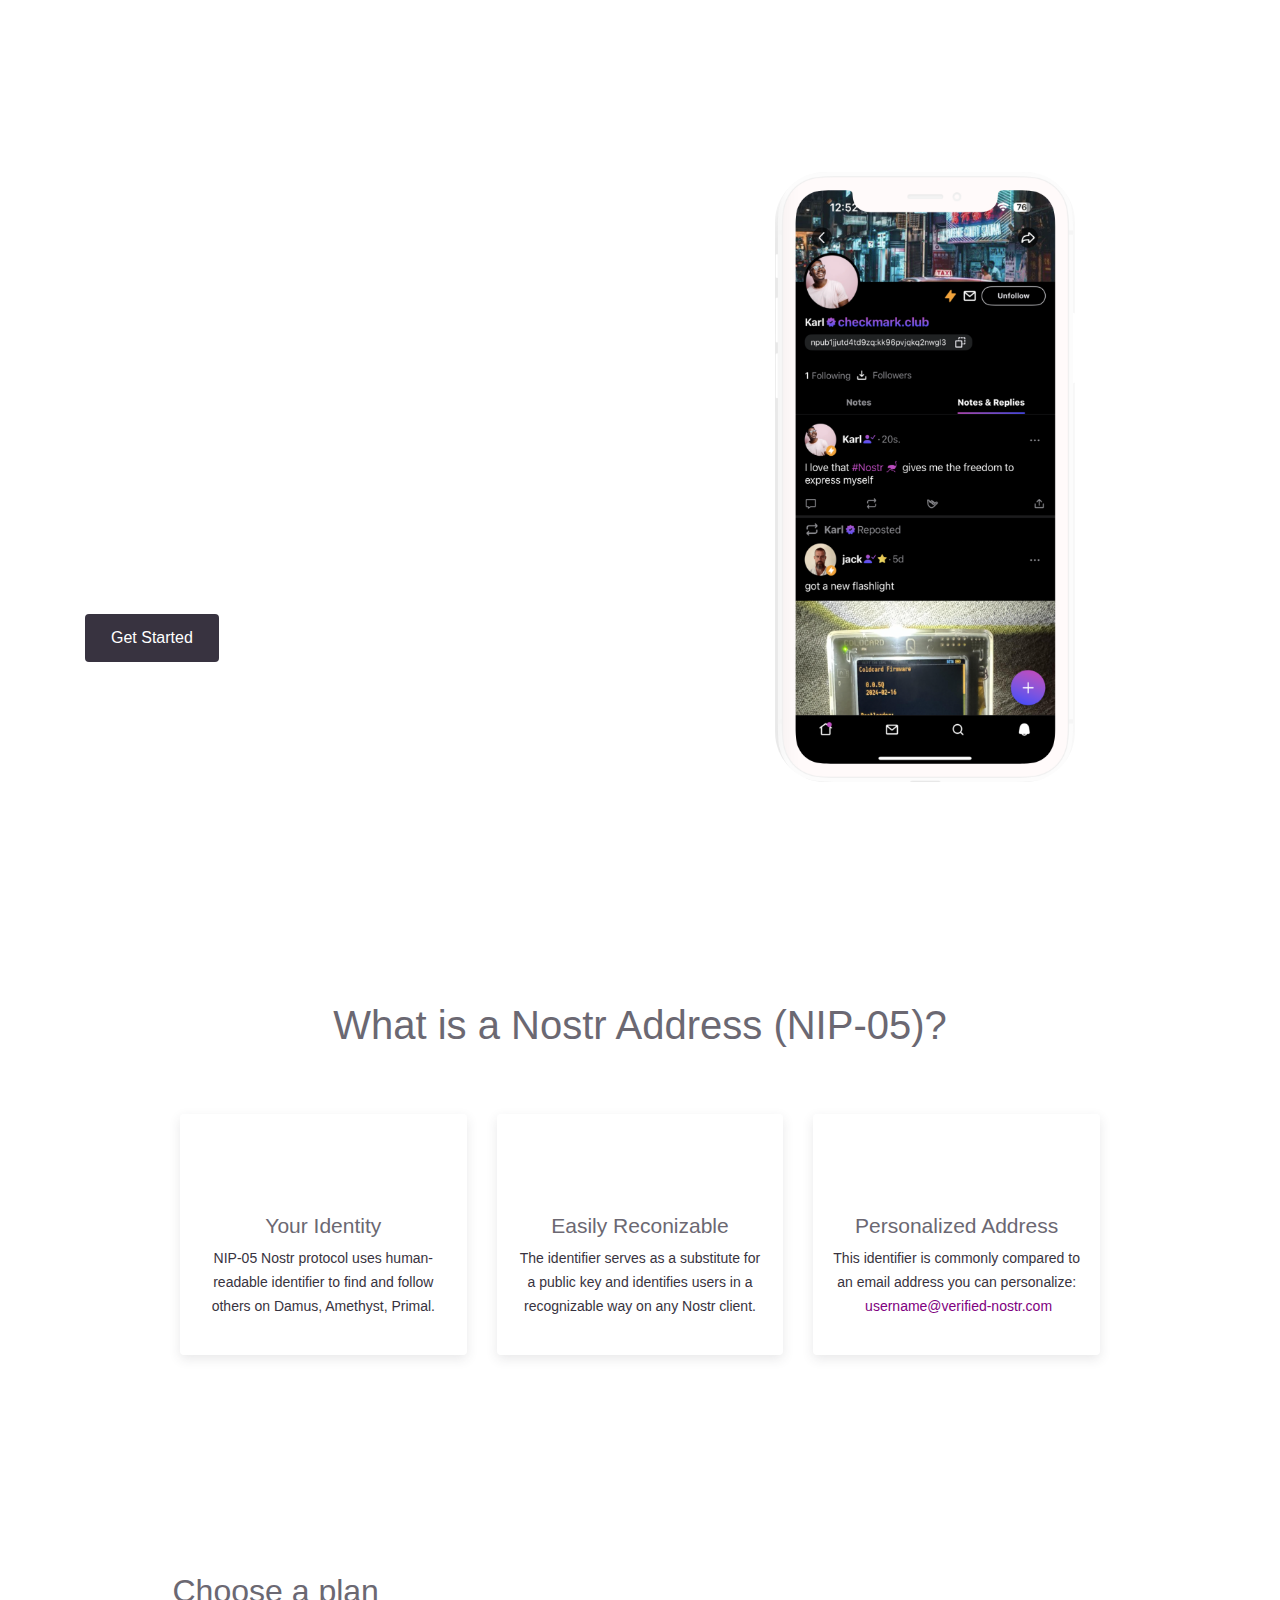
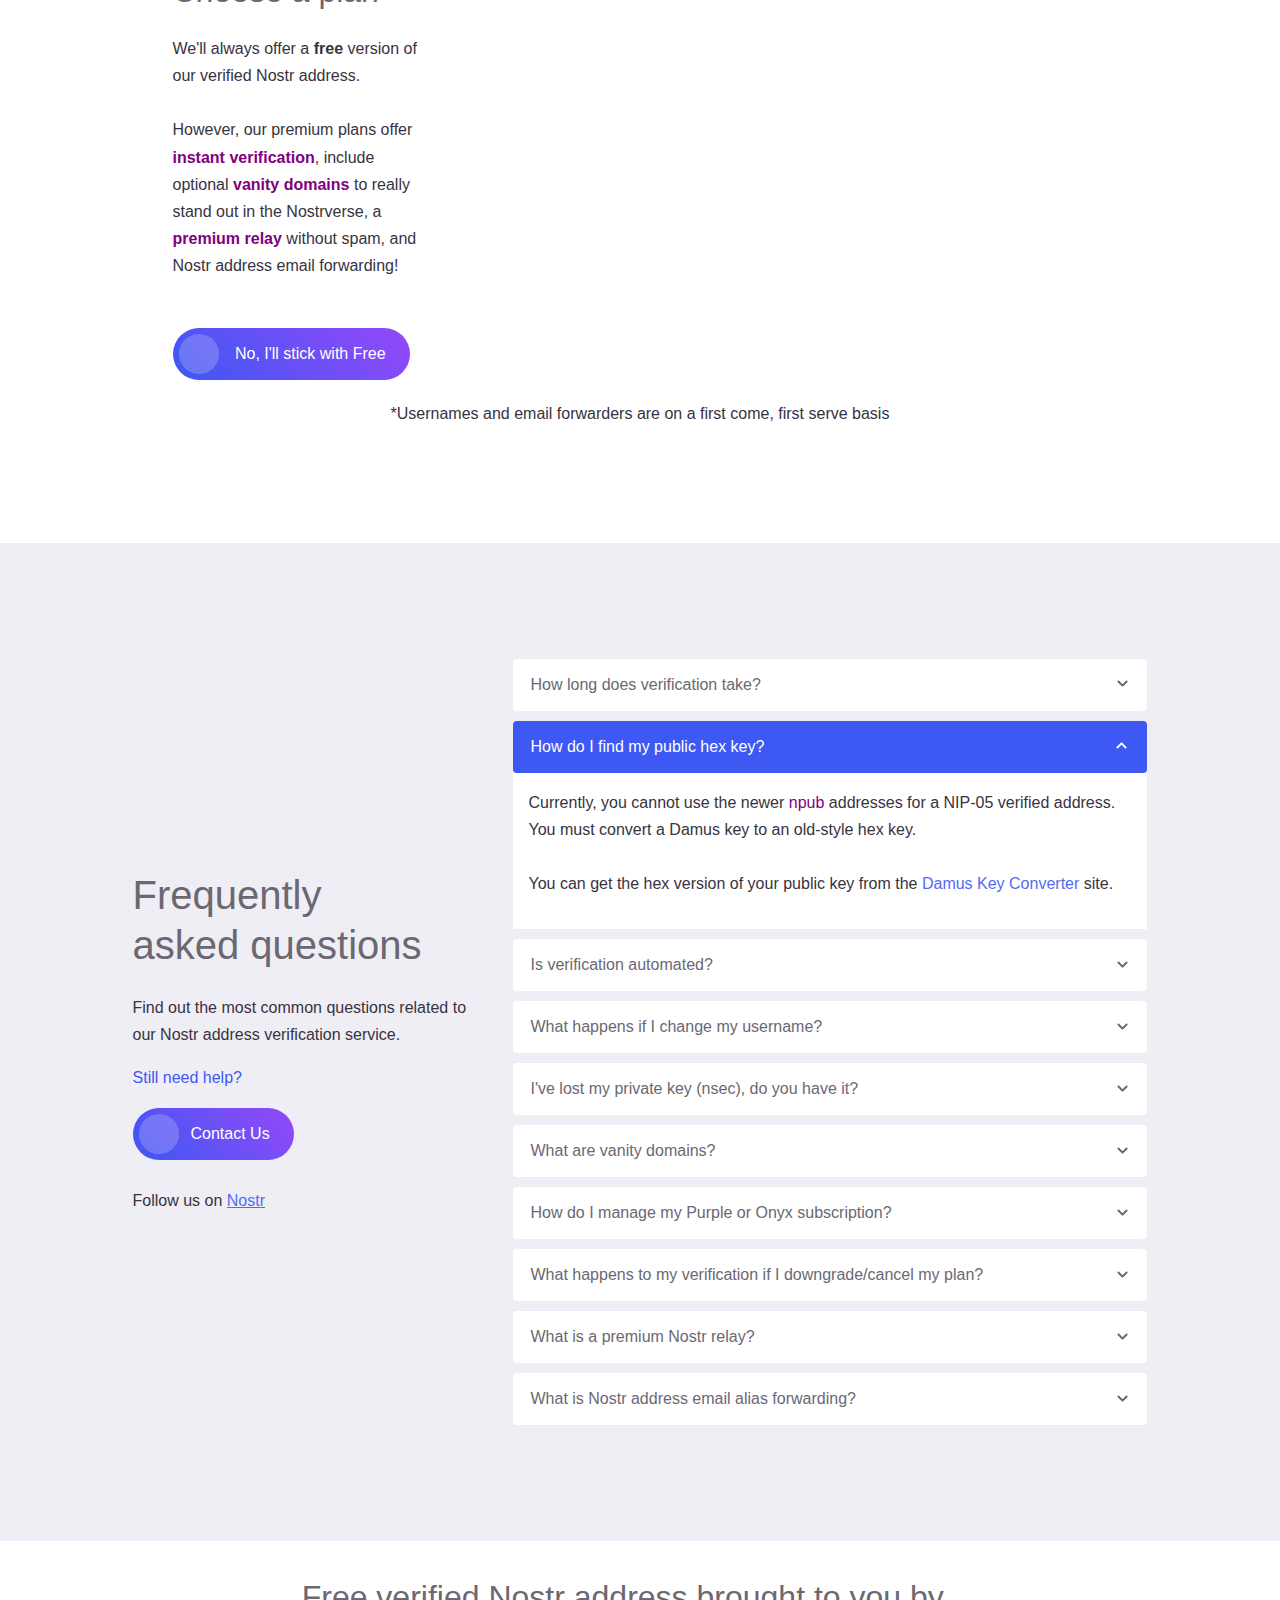
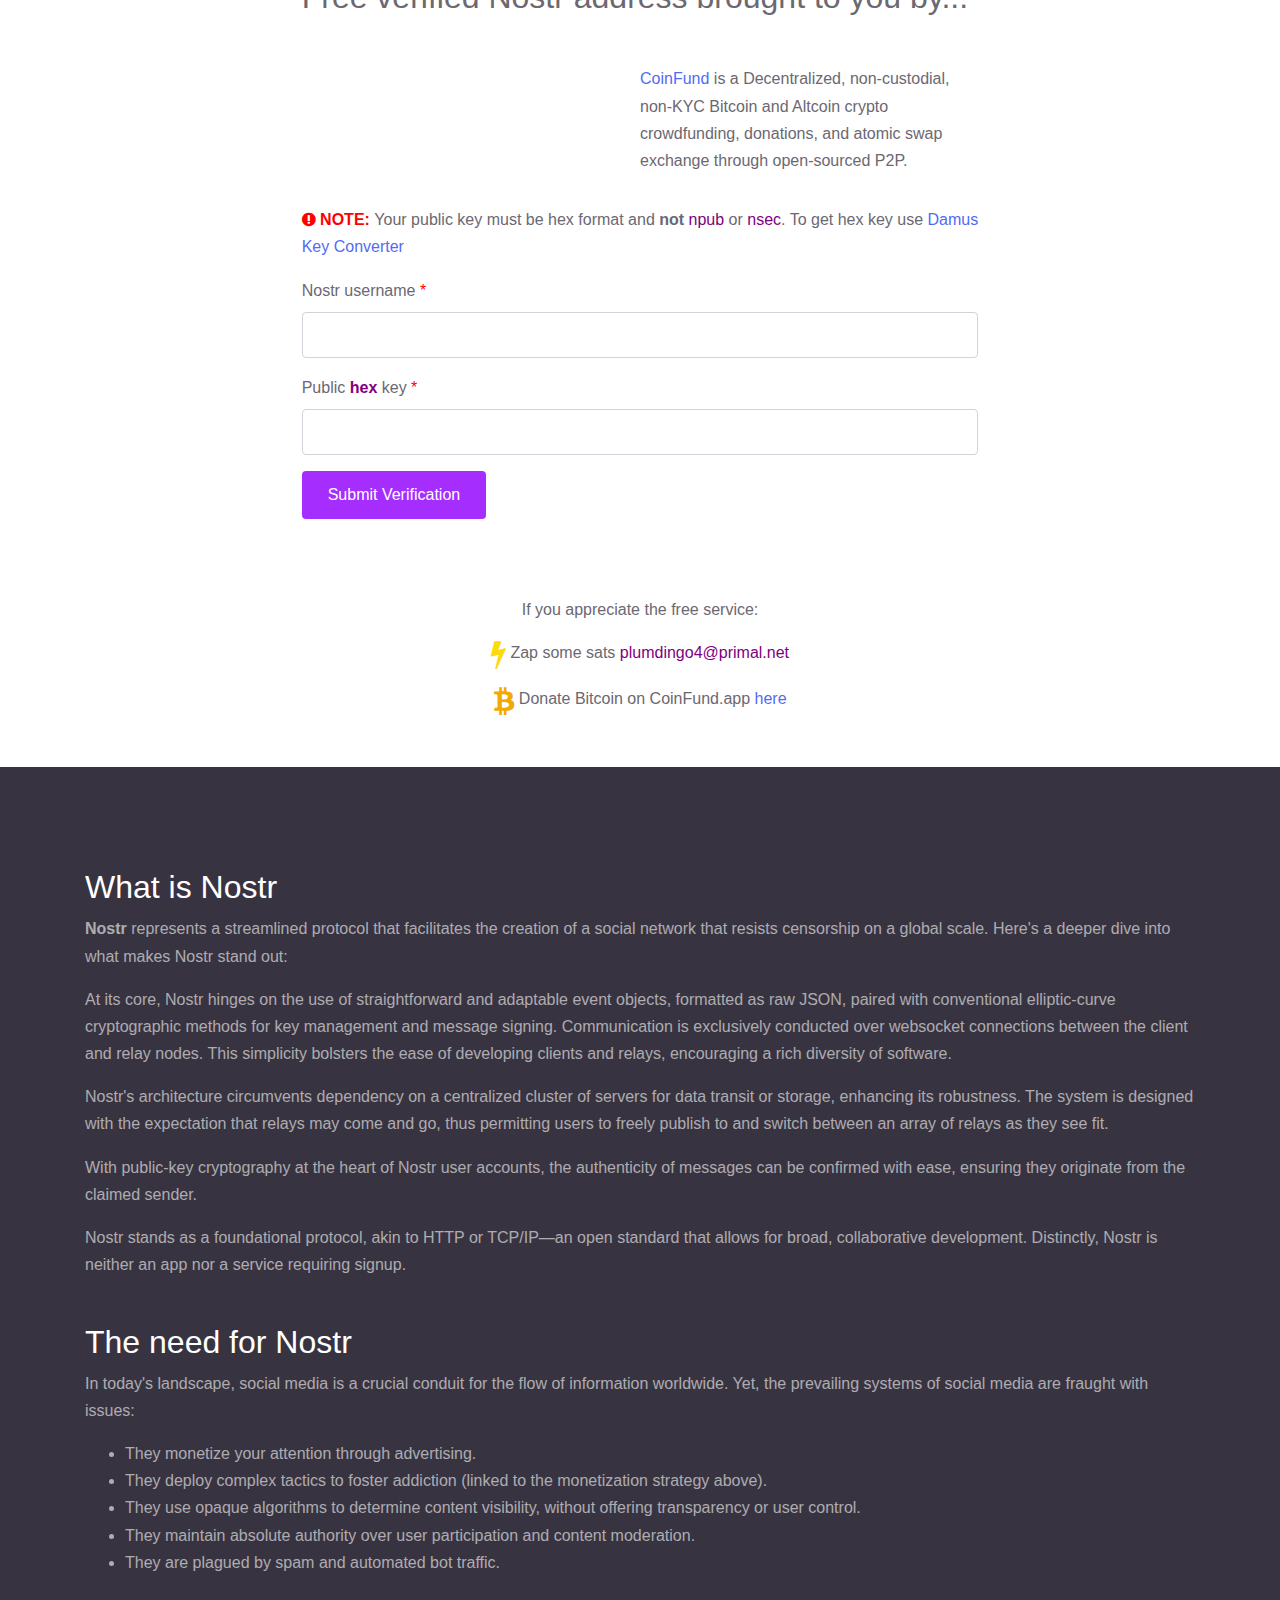
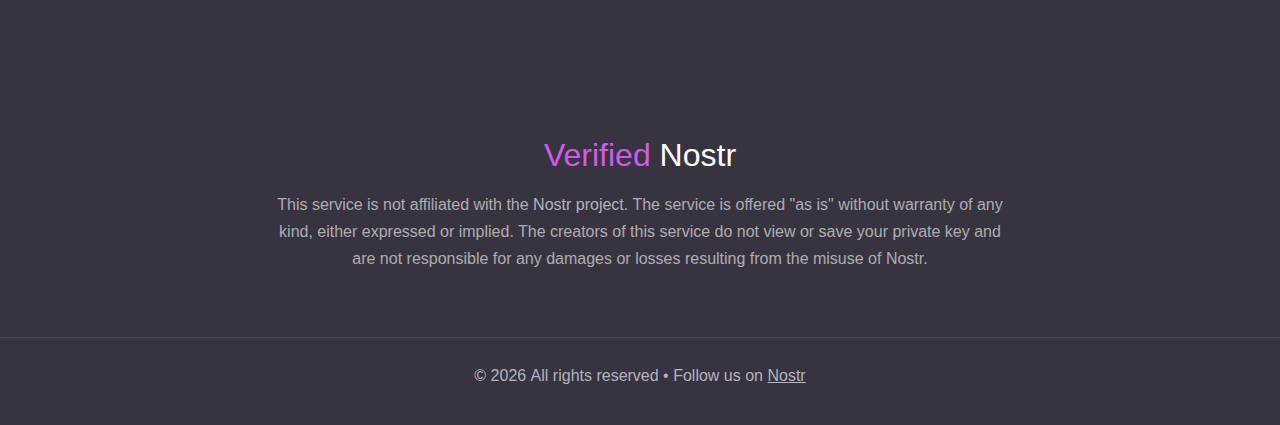
==== commit 2e23bd9c: "Update index.html" ====
--- a/index.html
+++ b/index.html
@@ -1 +1 @@
-<!DOCTYPE html><head><meta charset="UTF-8" /><meta name="viewport" content="width=device-width,initial-scale=1" /><meta http-equiv="X-UA-Compatible" content="ie=edge" /><meta name="description" content="Get a Verified Nostr Address (NIP-05) for Free on Damus, Amethyst, Primal! Upgrade for a Paid Relay and Faster Verification" /><title>Verified Nostr Address (NIP-05) & Relay</title><link rel="canonical" href="https://verified-nostr.com" /><link rel="shortcut icon" href="./assets/favicon.png" type="image/x-icon" /><link rel="stylesheet" href="./assets/css/maicons.css" /><link rel="stylesheet" href="./assets/vendor/animate/animate.css" /><link rel="stylesheet" href="./assets/vendor/owl-carousel/css/owl.carousel.min.css" /><link rel="stylesheet" href="./assets/css/bootstrap.css" /><link rel="stylesheet" href="./assets/css/mobster.css" /><link rel="stylesheet" href="https://cdnjs.cloudflare.com/ajax/libs/font-awesome/4.7.0/css/font-awesome.min.css" /><link rel="apple-touch-icon" sizes="180x180" href="./apple-touch-icon.png" /><link rel="icon" type="image/png" sizes="32x32" href="./favicon-32x32.png" /><link rel="icon" type="image/png" sizes="16x16" href="./favicon-16x16.png" /><link rel="manifest" href="./site.webmanifest" /><link rel="alternate" hreflang="af" href="https://af.verified-nostr.com" /><link rel="alternate" hreflang="sq" href="https://sq.verified-nostr.com" /><link rel="alternate" hreflang="am" href="https://am.verified-nostr.com" /><link rel="alternate" hreflang="ar" href="https://ar.verified-nostr.com" /><link rel="alternate" hreflang="hy" href="https://hy.verified-nostr.com" /><link rel="alternate" hreflang="az" href="https://az.verified-nostr.com" /><link rel="alternate" hreflang="eu" href="https://eu.verified-nostr.com" /><link rel="alternate" hreflang="be" href="https://be.verified-nostr.com" /><link rel="alternate" hreflang="bn" href="https://bn.verified-nostr.com" /><link rel="alternate" hreflang="bs" href="https://bs.verified-nostr.com" /><link rel="alternate" hreflang="bg" href="https://bg.verified-nostr.com" /><link rel="alternate" hreflang="ca" href="https://ca.verified-nostr.com" /><link rel="alternate" hreflang="ceb" href="https://ceb.verified-nostr.com" /><link rel="alternate" hreflang="ny" href="https://ny.verified-nostr.com" /><link rel="alternate" hreflang="zh-CN" href="https://zh-CN.verified-nostr.com" /><link rel="alternate" hreflang="zh-TW" href="https://zh-TW.verified-nostr.com" /><link rel="alternate" hreflang="co" href="https://co.verified-nostr.com" /><link rel="alternate" hreflang="hr" href="https://hr.verified-nostr.com" /><link rel="alternate" hreflang="cs" href="https://cs.verified-nostr.com" /><link rel="alternate" hreflang="da" href="https://da.verified-nostr.com" /><link rel="alternate" hreflang="nl" href="https://nl.verified-nostr.com" /><link rel="alternate" hreflang="eo" href="https://eo.verified-nostr.com" /><link rel="alternate" hreflang="et" href="https://et.verified-nostr.com" /><link rel="alternate" hreflang="tl" href="https://tl.verified-nostr.com" /><link rel="alternate" hreflang="fi" href="https://fi.verified-nostr.com" /><link rel="alternate" hreflang="fr" href="https://fr.verified-nostr.com" /><link rel="alternate" hreflang="fy" href="https://fy.verified-nostr.com" /><link rel="alternate" hreflang="gl" href="https://gl.verified-nostr.com" /><link rel="alternate" hreflang="ka" href="https://ka.verified-nostr.com" /><link rel="alternate" hreflang="de" href="https://de.verified-nostr.com" /><link rel="alternate" hreflang="el" href="https://el.verified-nostr.com" /><link rel="alternate" hreflang="gu" href="https://gu.verified-nostr.com" /><link rel="alternate" hreflang="ht" href="https://ht.verified-nostr.com" /><link rel="alternate" hreflang="ha" href="https://ha.verified-nostr.com" /><link rel="alternate" hreflang="haw" href="https://haw.verified-nostr.com" /><link rel="alternate" hreflang="iw" href="https://iw.verified-nostr.com" /><link rel="alternate" hreflang="hi" href="https://hi.verified-nostr.com" /><link rel="alternate" hreflang="hmn" href="https://hmn.verified-nostr.com" /><link rel="alternate" hreflang="hu" href="https://hu.verified-nostr.com" /><link rel="alternate" hreflang="is" href="https://is.verified-nostr.com" /><link rel="alternate" hreflang="ig" href="https://ig.verified-nostr.com" /><link rel="alternate" hreflang="id" href="https://id.verified-nostr.com" /><link rel="alternate" hreflang="ga" href="https://ga.verified-nostr.com" /><link rel="alternate" hreflang="it" href="https://it.verified-nostr.com" /><link rel="alternate" hreflang="ja" href="https://ja.verified-nostr.com" /><link rel="alternate" hreflang="jw" href="https://jw.verified-nostr.com" /><link rel="alternate" hreflang="kn" href="https://kn.verified-nostr.com" /><link rel="alternate" hreflang="kk" href="https://kk.verified-nostr.com" /><link rel="alternate" hreflang="km" href="https://km.verified-nostr.com" /><link rel="alternate" hreflang="ko" href="https://ko.verified-nostr.com" /><link rel="alternate" hreflang="ku" href="https://ku.verified-nostr.com" /><link rel="alternate" hreflang="ky" href="https://ky.verified-nostr.com" /><link rel="alternate" hreflang="lo" href="https://lo.verified-nostr.com" /><link rel="alternate" hreflang="la" href="https://la.verified-nostr.com" /><link rel="alternate" hreflang="lv" href="https://lv.verified-nostr.com" /><link rel="alternate" hreflang="lt" href="https://lt.verified-nostr.com" /><link rel="alternate" hreflang="lb" href="https://lb.verified-nostr.com" /><link rel="alternate" hreflang="mk" href="https://mk.verified-nostr.com" /><link rel="alternate" hreflang="mg" href="https://mg.verified-nostr.com" /><link rel="alternate" hreflang="ms" href="https://ms.verified-nostr.com" /><link rel="alternate" hreflang="ml" href="https://ml.verified-nostr.com" /><link rel="alternate" hreflang="mt" href="https://mt.verified-nostr.com" /><link rel="alternate" hreflang="mi" href="https://mi.verified-nostr.com" /><link rel="alternate" hreflang="mr" href="https://mr.verified-nostr.com" /><link rel="alternate" hreflang="mn" href="https://mn.verified-nostr.com" /><link rel="alternate" hreflang="my" href="https://my.verified-nostr.com" /><link rel="alternate" hreflang="ne" href="https://ne.verified-nostr.com" /><link rel="alternate" hreflang="no" href="https://no.verified-nostr.com" /><link rel="alternate" hreflang="ps" href="https://ps.verified-nostr.com" /><link rel="alternate" hreflang="fa" href="https://fa.verified-nostr.com" /><link rel="alternate" hreflang="pl" href="https://pl.verified-nostr.com" /><link rel="alternate" hreflang="pt" href="https://pt.verified-nostr.com" /><link rel="alternate" hreflang="pa" href="https://pa.verified-nostr.com" /><link rel="alternate" hreflang="ro" href="https://ro.verified-nostr.com" /><link rel="alternate" hreflang="ru" href="https://ru.verified-nostr.com" /><link rel="alternate" hreflang="sm" href="https://sm.verified-nostr.com" /><link rel="alternate" hreflang="gd" href="https://gd.verified-nostr.com" /><link rel="alternate" hreflang="sr" href="https://sr.verified-nostr.com" /><link rel="alternate" hreflang="st" href="https://st.verified-nostr.com" /><link rel="alternate" hreflang="sn" href="https://sn.verified-nostr.com" /><link rel="alternate" hreflang="sd" href="https://sd.verified-nostr.com" /><link rel="alternate" hreflang="si" href="https://si.verified-nostr.com" /><link rel="alternate" hreflang="sk" href="https://sk.verified-nostr.com" /><link rel="alternate" hreflang="sl" href="https://sl.verified-nostr.com" /><link rel="alternate" hreflang="so" href="https://so.verified-nostr.com" /><link rel="alternate" hreflang="es" href="https://es.verified-nostr.com" /><link rel="alternate" hreflang="su" href="https://su.verified-nostr.com" /><link rel="alternate" hreflang="sw" href="https://sw.verified-nostr.com" /><link rel="alternate" hreflang="sv" href="https://sv.verified-nostr.com" /><link rel="alternate" hreflang="tg" href="https://tg.verified-nostr.com" /><link rel="alternate" hreflang="ta" href="https://ta.verified-nostr.com" /><link rel="alternate" hreflang="te" href="https://te.verified-nostr.com" /><link rel="alternate" hreflang="th" href="https://th.verified-nostr.com" /><link rel="alternate" hreflang="tr" href="https://tr.verified-nostr.com" /><link rel="alternate" hreflang="uk" href="https://uk.verified-nostr.com" /><link rel="alternate" hreflang="ur" href="https://ur.verified-nostr.com" /><link rel="alternate" hreflang="uz" href="https://uz.verified-nostr.com" /><link rel="alternate" hreflang="vi" href="https://vi.verified-nostr.com" /><link rel="alternate" hreflang="cy" href="https://cy.verified-nostr.com" /><link rel="alternate" hreflang="xh" href="https://xh.verified-nostr.com" /><link rel="alternate" hreflang="yi" href="https://yi.verified-nostr.com" /><link rel="alternate" hreflang="yo" href="https://yo.verified-nostr.com" /><link rel="alternate" hreflang="zu" href="https://zu.verified-nostr.com" /><link rel="alternate" hreflang="x-default" href="https://en.verified-nostr.com" /><meta property="og:locale" content="en_US" /><meta property="og:site_name" content="Nostr NIP-05 Address Verification and Premium Relay" /><meta property="og:title" content="Nostr NIP-05 Address Verification and Premium Relay" /><meta property="og:url" content="https://verified-nostr.com" /><meta property="og:type" content="website" /><meta property="og:description" content="Get a Verified Nostr Address (NIP-05) for Free on Damus, Amethyst, Primal! Upgrade for a Paid Relay and Faster Verification" /><meta property="og:image" content="https://verified-nostr.com/assets/img/og-verified.jpg" /><meta property="og:image:url" content="https://verified-nostr.com/assets/img/og-verified.jpg" /><meta property="og:image:secure_url" content="https://verified-nostr.com/assets/img/og-verified.jpg" /><meta property="article:publisher" content="https://www.facebook.com/CoinFund" /><meta name="twitter:title" content="Nostr NIP-05 Address Verification and Premium Relay" /><meta name="twitter:url" content="https://verified-nostr.com" /><meta name="twitter:description" content="Get a Verified Nostr Address (NIP-05) for Free on Damus, Amethyst, Primal! Upgrade for a Paid Relay and Faster Verification" /><meta name="twitter:image" content="https://verified-nostr.com/assets/img/og-verified.jpg" /><meta name="twitter:card" content="summary_large_image" /><meta name="twitter:site" content="@0xChain" /><style>@media (max-width:767px){ .page-title{ margin-top: 1rem;} .hero-home-2{ min-height: 1680px;}.hero-home-2 .mobile-preview {margin-top: -100%;border-radius: 50px;}}</style></head><body><nav class="navbar navbar-expand-lg navbar-dark navbar-floating"><div class="container"><a class="navbar-brand" href="#"><img src="./assets/favicon-light.png" alt="" width="80" /></a><button class="navbar-toggler" type="button" data-toggle="collapse" data-target="#navbarToggler" aria-controls="navbarToggler" aria-expanded="false" aria-label="Toggle navigation"><span class="navbar-toggler-icon"></span></button><div class="collapse navbar-collapse" id="navbarToggler"><ul class="navbar-nav ml-auto mt-3 mt-lg-0"><li class="nav-item"><a class="nav-link" href="#about">About</a></li><li class="nav-item"><a class="nav-link" href="#faq">FAQ</a></li><li class="nav-item"><a class="nav-link" href="#plan">Plans</a></li><li class="nav-item"><a class="nav-link" href="#free">Free</a></li><li class="nav-item"><a class="nav-link" href="#why">Why</a></li><li class="nav-item"><a class="nav-link gtranslate_wrapper" href="#"></a></li></ul><div class="ml-auto my-2 my-lg-0"><a href="https://github.com/CoinFundApp/verified-nostr" target="_blank" rel="noopener"><button class="btn btn-primary rounded-pill"><i class="fa fa-github" style="font-size: 16px;"></i>&nbsp;GitHub</button></a></div></div></div></nav><div class="page-hero-section bg-image hero-home-2" style="background-image: url(assets/img/bg_hero_2.svg);"><div class="hero-caption"><div class="container fg-white h-100"><div class="row align-items-center h-100"><div class="col-lg-6 wow"><div class="badge badge-soft mb-2"><strong>100% Free and Secure</strong></div><h1 class="mb-4 fw-normal">Get a Verified<br />Nostr Address<br />and a Relay </h1><p class="mb-4">Submit a Nostr Address (NIP-05) verification request <br />and get a verified checkmark on your username at <br />Damus, Amethyst, Nostur, Snort, & Primal clients. </p><a href="#plan" class="btn btn-dark">Get Started</a></div><div class="col-lg-6 d-none d-lg-block wow"><div class="img-place mobile-preview floating-animate"><img src="./assets/img/verified-mobile.png" alt="" /></div></div></div></div></div></div><div class="page-section no-scroll" id="about"><div class="container"><h2 class="text-center wow fadeIn">What is a Nostr Address (NIP-05)?</h2><div class="row justify-content-center mt-5"><div class="col-lg-10"><div class="row justify-content-center"><div class="col-md-6 col-lg-4 py-3 wow fadeInLeft"><div class="card card-body border-0 text-center shadow pt-5"><div class="svg-icon mx-auto mb-4"><img src="./assets/img/icons/payment.png" alt="" /></div><h5 class="fg-gray">Your Identity</h5><p class="fs-small">NIP-05 Nostr protocol uses human-readable identifier to find and follow others on Damus, Amethyst, Primal.</p></div></div><div class="col-md-6 col-lg-4 py-3 wow fadeInUp"><div class="card card-body border-0 text-center shadow pt-5"><div class="svg-icon mx-auto mb-4"><img src="./assets/img/icons/customizable.png" alt="" /></div><h5 class="fg-gray">Easily Reconizable</h5><p class="fs-small">The identifier serves as a substitute for a public key and identifies users in a recognizable way on any Nostr client.</p></div></div><div class="col-md-6 col-lg-4 py-3 wow fadeInRight"><div class="card card-body border-0 text-center shadow pt-5"><div class="svg-icon mx-auto mb-4"><img src="./assets/img/icons/concept.png" alt="" /></div><h5 class="fg-gray">Personalized Address</h5><p class="fs-small">This identifier is commonly compared to an email address you can personalize:<br/><font color="purple">&nbsp;username@verified-nostr.com</font></p></div></div></div></div></div></div></div><div class="page-section bg-image" style="background-image: url(assets/img/pattern_1.svg);" id="plan"><div class="container"><div class="row justify-content-center align-items-center"><div class="col-lg-3 mb-5 mb-lg-0 wow fadeInUp plan-cta"><h3 class="mb-4">Choose a plan</h3><p class="mb-5">We'll always offer a <strong>free</strong>&nbsp;version of our verified Nostr address.<br /><br />However, our premium plans offer <font color="purple"><strong>instant verification</strong></font>, include optional <font color="purple"><strong>vanity domains</strong></font>&nbsp;to really stand out in the Nostrverse, a <font color="purple"><strong>premium relay</strong></font>&nbsp;without spam, and Nostr address email forwarding! </p><a href="#free" class="btn btn-gradient btn-split-icon rounded-pill"><span class="icon mai-thumbs-up-outline"></span>&nbsp;No, I'll stick with Free</a></div><div class="col-lg-8 pricing-stripe"><div class="stripe-overlay"></div><script async src="https://js.stripe.com/v3/pricing-table.js"></script><stripe-pricing-table pricing-table-id="prctbl_1MdWDqJio8vtGsS5f8CdyBAa" publishable-key="pk_live_51MdVjwJio8vtGsS5T2W26jvOpeExWFAgmhvHHPIc3vPXsnhX5BqiTe9X0x0vsxHeQW15kLRSgn0EfBs0AJwoROfH00OS9e6wE1"></stripe-pricing-table></div><div id="usernamePopup" class="username-popup" style="display:none;"><div class="popup-content"><span class="close">&times;</span><br /><form id="usernameCheckForm"><label for="usernamePopupInput">Enter your Nostr username:</label><br /><input type="text" id="usernamePopupInput" name="username" pattern="[A-Za-z0-9]{1,15}" title="Username should only contain letters and numbers." required><br /><br /><button type="submit" class="btn btn-primary">Check Availability</button><br /><br /><div id="successMessage" class="alert alert-success" style="display: none;">Yay! Username available. You can proceed to subscribe. </div><div id="errorMessage" class="alert alert-danger" style="display: none;">Sorry! The username is already taken. Please choose a different one.<br /><br /><input type="checkbox" id="registeredCheckbox" name="registered" value="registered"><label for="registeredCheckbox">&nbsp;I have already registered this username as a free address</label></div><div id="networkErrorMessage" class="alert alert-danger" style="display: none;">Error: There was a problem with the network connection. </div></form></div></div><p style="text-align: center; margin-top: 20px;">*Usernames and email forwarders are on a first come, first serve basis</p></div></div></div><div class="page-section bg-light" id="faq"><div class="container"><div class="row justify-content-center align-items-center"><div class="col-lg-4 py-3 wow fadeInUp"><h2 class="mb-4">Frequently <br />asked questions </h2><p>Find out the most common questions related to our Nostr address verification service.</p><p class="fg-primary fw-medium">Still need help?</p><a href="mailto:support@verified-nostr.com" class="btn btn-gradient btn-split-icon rounded-pill"><span class="icon mai-call-outline"></span>Contact Us</a><br/><br />Follow us on <a href="https://njump.me/npub10svpr6g7j2c5slxy2zm8k8mjm9qdm9zp5mkc0lhqw95a6jtesgaq4uycy8" style="text-decoration:underline;">Nostr</a></div><div class="col-lg-7 py-3 no-scroll-x"><div class="accordion accordion-gap" id="accordionFAQ"><div class="accordion-item wow fadeInRight"><div class="accordion-trigger" id="headingFour"><button class="btn collapsed" type="button" data-toggle="collapse" data-target="#collapse1" aria-expanded="false" aria-controls="collapse1">How long does verification take?</button></div><div id="collapse1" class="collapse" aria-labelledby="headingFour" data-parent="#accordionFAQ"><div class="accordion-content"><p>The <strong><a href="#plan"><font color="purple">premium plans</font></a></strong>&nbsp;verification process is <strong>instant</strong>!<br /><br />All <strong>free</strong>&nbsp;verification submissions are processed within <strong>1 hour</strong>! </p></div></div></div><div class="accordion-item wow fadeInRight"><div class="accordion-trigger" id="headingFive"><button class="btn" type="button" data-toggle="collapse" data-target="#collapse2" aria-expanded="true" aria-controls="collapse2">How do I find my public hex key?</button></div><div id="collapse2" class="collapse show" aria-labelledby="headingFive" data-parent="#accordionFAQ"><div class="accordion-content"><p>Currently, you cannot use the newer <font color="purple">npub</font>&nbsp;addresses for a NIP-05 verified address. You must convert a Damus key to an old-style hex key.<br /><br />You can get the hex version of your public key from the <a href="https://damus.io/key" target="_blank" rel="noopener">Damus Key Converter</a>&nbsp;site. </p></div></div></div><div class="accordion-item wow fadeInRight"><div class="accordion-trigger" id="headingSix"><button class="btn collapsed" type="button" data-toggle="collapse" data-target="#collapse3" aria-expanded="false" aria-controls="collapse3">Is verification automated?</button></div><div id="collapse3" class="collapse" aria-labelledby="headingSix" data-parent="#accordionFAQ"><div class="accordion-content"><p>Yes! The <strong><a href="#plan"><font color="purple">premium plans</font></a></strong>&nbsp;verification process is <strong>instant</strong>!<br /><br />However, all <strong>free</strong>&nbsp;verification submissions are processed within <strong>1 hour</strong>&nbsp;batches! </p></div></div></div><div class="accordion-item wow fadeInRight"><div class="accordion-trigger" id="headingSeven"><button class="btn collapsed" type="button" data-toggle="collapse" data-target="#collapse4" aria-expanded="false" aria-controls="collapse4">What happens if I change my username?</button></div><div id="collapse4" class="collapse" aria-labelledby="headingSeven" data-parent="#accordionFAQ"><div class="accordion-content"><p>If you change your username in a Nostr client, it will break the verification and you will need to go through the verification process all over again. <br /><br />Additionally, if you change your public key, it will break the verification and you will need to go through the verification process all over again. <br /><br />Simply re-use our verification form to set a new username with your public hex key.<br /><br />For our paid subscribers, please contact us at <a href="mailto:support@verified-nostr.com">support@verified-nostr.com</a>&nbsp;for us to update your username for you. </p></div></div></div><div class="accordion-item wow fadeInRight"><div class="accordion-trigger" id="headingEight"><button class="btn collapsed" type="button" data-toggle="collapse" data-target="#collapse5" aria-expanded="false" aria-controls="collapse5">I've lost my private key (nsec), do you have it?</button></div><div id="collapse5" class="collapse" aria-labelledby="headingEight" data-parent="#accordionFAQ"><div class="accordion-content"><p>No. If you have lost your private key (nsec), we cannot help recover it. The NIP-05 verification process does not (from our end) require the private key. We have no way of recovering a lost private key. </p><p>A lost or compromised private key would require you to create a new Nostr account and go through the verification process over again.</p></div></div></div><div class="accordion-item wow fadeInRight"><div class="accordion-trigger" id="headingNine"><button class="btn collapsed" type="button" data-toggle="collapse" data-target="#collapse6" aria-expanded="false" aria-controls="collapse6">What are vanity domains?</button></div><div id="collapse6" class="collapse" aria-labelledby="headingNine" data-parent="#accordionFAQ"><div class="accordion-content"><p>All <strong>free</strong>&nbsp;verifications use our default @verified-nostr.com domain.<br /><br />Our <strong><a href="#plan"><font color="purple">premium plans</font></a></strong>&nbsp;by default use their own unique subdomains, dependent upon the subscription (ex: purple.verified-nostr.com and onyx.verified-nostr.com).<br /><br />However, vanity domains are also included for our subscribers, as follows:<br /><br /><a href="#plan"><font color="purple">Purple plan</font></a>&nbsp;domains<br /><ul><li>21million.fun</li><li>nostrich.cool</li><li>freedom.casa</li><li>sats.cheap</li><li>checkmark.club</li></ul><br /><a href="#plan"><font color="purple">Onyx plan</font></a>&nbsp;domains<br /><ul><li>All domains in Purple</li><li>censorship.rip</li><li>unbanned.lol</li><li>satoshi.ceo</li><li>zaps.money</li><li>pleb.army</li></ul><br />The optional vanity domains are immediately available to use as a verified Nostr address, depending on the subscribed plan. Simply pick a vanity domain that's available in your plan and use it as the domain in your Nostr address instead of our defaults. </p></div></div></div><div class="accordion-item wow fadeInRight"><div class="accordion-trigger" id="headingTen"><button class="btn collapsed" type="button" data-toggle="collapse" data-target="#collapse7" aria-expanded="false" aria-controls="collapse7">How do I manage my Purple or Onyx subscription?</button></div><div id="collapse7" class="collapse" aria-labelledby="headingTen" data-parent="#accordionFAQ"><div class="accordion-content"><p>If you've subscribed to one of our <a href="#plan"><font color="purple">premium plans</font></a>&nbsp;you can manage the subscription <a href="https://billing.stripe.com/p/login/6oE9Dk08F0XTe08fYY" target="_blank" rel="noopener">here</a>. </p></div></div></div><div class="accordion-item wow fadeInRight"><div class="accordion-trigger" id="headingEleven"><button class="btn collapsed" type="button" data-toggle="collapse" data-target="#collapse8" aria-expanded="false" aria-controls="collapse8">What happens to my verification if I downgrade/cancel my plan? </button></div><div id="collapse8" class="collapse" aria-labelledby="headingEleven" data-parent="#accordionFAQ"><div class="accordion-content"><p>If you've subscribed to one of our <a href="#plan"><font color="purple">premium plans</font></a>&nbsp;and you've canceled the subscription <a href="https://billing.verified-nostr.com/p/login/6oE9Dk08F0XTe08fYY" target="_blank" rel="noopener">here</a>, the verification with the vanity domains will be automatically disabled at the end of your subscription period.<br /><br />However, your account will automatically fallback to our free address @verified-nostr.com domain, which you can switch to in the NIP-05 address section of your Nostr client. </p></div></div></div><div class="accordion-item wow fadeInRight"><div class="accordion-trigger" id="headingTwelve"><button class="btn collapsed" type="button" data-toggle="collapse" data-target="#collapse9" aria-expanded="false" aria-controls="collapse9">What is a premium Nostr relay?</button></div><div id="collapse9" class="collapse" aria-labelledby="headingTwelve" data-parent="#accordionFAQ"><div class="accordion-content"><p>If you've subscribed to one of our <a href="#plan"><font color="purple">premium plans</font></a>&nbsp;you will gain access to our premium Nostr relay.<br /><br />The premium relay is limited users, all who have a paid subscription. The premium relay is therefore faster and free from spam!<br /><br />Once subscribed, your pubkey will be automatically allowed access to our paid relay. </p></div></div></div><div class="accordion-item wow fadeInRight"><div class="accordion-trigger" id="headingThirteen"><button class="btn collapsed" type="button" data-toggle="collapse" data-target="#collapse10" aria-expanded="false" aria-controls="collapse10">What is Nostr address email alias forwarding?</button></div><div id="collapse10" class="collapse" aria-labelledby="headingThirteen" data-parent="#accordionFAQ"><div class="accordion-content"><p>If you've subscribed to the <a href="#plan"><font color="purple">Onyx plan</font></a>&nbsp;you will be able to select a vanity domain for an email alias.<br /><br />This will turn your <strong>username</strong>&nbsp;into an email forwarder using one of the ten vanity domains you select at checkout, which will pass on emails sent to it to the email address used when subscribing.<br /><br />The email forwarder will be automatically set up and will point towards the email address you use during checkout with Stripe. Upon set up, you will receive a notification from SimpleLogin to confirm your email address for the the alias's mailbox.<br /><br />We respect your privacy! We can <strong>not</strong>&nbsp;read emails sent through email forwarding. </p></div></div></div></div></div></div></div></div><div class="col-md-6 col-lg-7 my-3 wow fadeInUp" id="free"><div class="card-page"><h3 class="fw-normal">Free verified Nostr address brought to you by...</h3><div class="container"><div class="row row-cols-1 row-cols-sm-2 row-cols-md-3 row-cols-lg-5 justify-content-center align-items-center mt-5"><div class="p-3 wow zoomIn"><div class="img-place client-img"><a href="https://coinfund.app" target="_blank" rel="noopener"><img src="https://coinfund.app/images/02/cf-logo-black.png" alt="" width="200" /></a></div></div><p><a href="https://coinfund.app" target="_blank" rel="noopener">CoinFund</a>&nbsp;is a Decentralized, non-custodial, non-KYC Bitcoin and Altcoin crypto crowdfunding, donations, and atomic swap exchange through open-sourced P2P.</p></div></div><p class="fs-small"><div class="form-group"><font color="red"><strong><i class="fa fa-exclamation-circle"></i>&nbsp;NOTE:</strong></font>&nbsp;Your public key must be hex format and <strong>not</strong><font color="purple">&nbsp;npub</font>&nbsp;or <font color="purple">nsec</font>. To get hex key use <a href="https://damus.io/key" target="_blank" rel="noopener">Damus Key Converter</a></p></div><form id="nostr-form"><div class="form-group"><label for="username" class="fw-medium fg-grey">Nostr username <font color="red">*</font></label><input type="text" id="username" name="username" class="form-control" required></div><div class="form-group"><label for="nostrKey" class="fw-medium fg-grey">Public <font color="purple"><strong>hex</strong></font>&nbsp;key <font color="red">*</font></label><input type="text" id="nostrKey" name="nostrKey" class="form-control" required pattern="^[0-9a-fA-F]{64}$" title="Pubkey must be in hex format"></div><div class="form-group"><div class="h-captcha" data-sitekey="0c5b040e-c69b-4b73-9449-7fc2354e12b2"></div></div><button type="submit" class="btn btn-primary">Submit Verification</button></form><br /><div id="success-message" class="alert alert-success" style="display:none;"><p>Yay! Your account on Nostr has now been queued for verification. In 1 hour, please add <span id="success-username-placeholder">@verified-nostr.com</span>&nbsp;to the Nostr Address (NIP-05) section of Damus, Amethyst, Primal, or other Nostr clients. Follow us on <a href="https://njump.me/npub10svpr6g7j2c5slxy2zm8k8mjm9qdm9zp5mkc0lhqw95a6jtesgaq4uycy8" style="text-decoration:underline;">Nostr</a></p></div><div id="error-key-invalid" class="alert alert-danger" style="display:none;"><p>Error: Public key must be in hex format.</p></div><div id="error-captcha" class="alert alert-danger" style="display:none;"><p>Error: Please complete the captcha.</p></div><div id="error-taken" class="alert alert-danger" style="display:none;"><p>Sorry! The username is already taken. Please choose a different one.</p></div><div id="error-unknown" class="alert alert-danger" style="display:none;"><p>Error: An unknown error occurred.</p></div><p style="text-align: center; margin-top: 50px;">If you appreciate the free service:</p><p style="text-align: center;"><font color="#FDDA0D"><i class="fa fa-bolt" style="font-size: 30px; vertical-align: middle;"></i></font>&nbsp;Zap some sats <font color="purple">plumdingo4@primal.net</font></p><p style="text-align: center;"><font color="#f2a900"><i class="fa fa-bitcoin" style="font-size: 30px; vertical-align: middle;"></i></font>&nbsp;Donate Bitcoin on CoinFund.app <a href="https://coinfund.app/wallet/#/campaign/502a78c3d425873bbcec26d567f2dab1" target="_blank" rel="noopener">here</a></p></div></div><div class="page-footer-section bg-dark fg-white"><div class="container mb-5" id="why"><h3>What is Nostr</h3><p class="caption"><strong>Nostr</strong>&nbsp;represents a streamlined protocol that facilitates the creation of a social network that resists censorship on a global scale. Here's a deeper dive into what makes Nostr stand out:</p><p class="caption">At its core, Nostr hinges on the use of straightforward and adaptable event objects, formatted as raw JSON, paired with conventional elliptic-curve cryptographic methods for key management and message signing. Communication is exclusively conducted over websocket connections between the client and relay nodes. This simplicity bolsters the ease of developing clients and relays, encouraging a rich diversity of software.</p><p class="caption">Nostr's architecture circumvents dependency on a centralized cluster of servers for data transit or storage, enhancing its robustness. The system is designed with the expectation that relays may come and go, thus permitting users to freely publish to and switch between an array of relays as they see fit.</p><p class="caption">With public-key cryptography at the heart of Nostr user accounts, the authenticity of messages can be confirmed with ease, ensuring they originate from the claimed sender.</p><p class="caption">Nostr stands as a foundational protocol, akin to HTTP or TCP/IP—an open standard that allows for broad, collaborative development. Distinctly, Nostr is neither an app nor a service requiring signup.</p><br /><h3>The need for Nostr</h3><p class="caption">In today's landscape, social media is a crucial conduit for the flow of information worldwide. Yet, the prevailing systems of social media are fraught with issues:</p><ul style="padding-bottom:100px;" class="caption"><li>They monetize your attention through advertising.</li><li>They deploy complex tactics to foster addiction (linked to the monetization strategy above).</li><li>They use opaque algorithms to determine content visibility, without offering transparency or user control.</li><li>They maintain absolute authority over user participation and content moderation.</li><li>They are plagued by spam and automated bot traffic.</li></ul><div class="row justify-content-center text-center wow fadeInUp"><div class="col-lg-8"><div class="text-center mb-3"><img src="./assets/favicon-light.png" alt="" height="80" /></div><h3 class="mb-3"><font color="#cc5de8">Verified</font>&nbsp;Nostr </h3><p class="caption">This service is not affiliated with the <a href="https://nostr.com" target="_blank" rel="noopener">Nostr project</a>. The service is offered "as is" without warranty of any kind, either expressed or implied. The creators of this service do not view or save your private key and are not responsible for any damages or losses resulting from the misuse of Nostr. </p></div></div></div><hr /><p class="text-center mt-4 wow fadeIn">&copy; <script>document.write(new Date().getFullYear()); </script>&nbsp;All rights reserved • Follow us on <a href="https://njump.me/npub10svpr6g7j2c5slxy2zm8k8mjm9qdm9zp5mkc0lhqw95a6jtesgaq4uycy8" style="text-decoration:underline;">Nostr</a></p></div><script>window.gtranslateSettings={ "default_language": "auto", "native_language_names": true, "detect_browser_language": true, "url_structure": "sub_domain", "wrapper_selector": ".gtranslate_wrapper", "flag_size": 24, "flag_style": "2d"}</script><script src="https://cdn.gtranslate.net/widgets/latest/popup.js" defer></script><script src="./assets/js/jquery-3.5.1.min.js"></script><script src="./assets/js/bootstrap.bundle.min.js"></script><script src="./assets/vendor/owl-carousel/js/owl.carousel.min.js"></script><script src="./assets/vendor/wow/wow.min.js"></script><script src="./assets/js/mobster.js"></script><script src="https://js.hcaptcha.com/1/api.js" async defer="defer"></script></body></html>+<!DOCTYPE html><head><meta charset="UTF-8" /><meta name="viewport" content="width=device-width,initial-scale=1" /><meta http-equiv="X-UA-Compatible" content="ie=edge" /><meta name="description" content="Get a Verified Nostr Address (NIP-05) for Free on Damus, Amethyst, Primal! Upgrade for a Paid Relay and Faster Verification" /><title>Verified Nostr Address (NIP-05) & Relay</title><link rel="canonical" href="https://verified-nostr.com" /><link rel="shortcut icon" href="./assets/favicon.png" type="image/x-icon" /><link rel="stylesheet" href="./assets/css/maicons.css" /><link rel="stylesheet" href="./assets/vendor/animate/animate.css" /><link rel="stylesheet" href="./assets/vendor/owl-carousel/css/owl.carousel.min.css" /><link rel="stylesheet" href="./assets/css/bootstrap.css" /><link rel="stylesheet" href="./assets/css/mobster.css" /><link rel="stylesheet" href="https://cdnjs.cloudflare.com/ajax/libs/font-awesome/4.7.0/css/font-awesome.min.css" /><link rel="apple-touch-icon" sizes="180x180" href="./apple-touch-icon.png" /><link rel="icon" type="image/png" sizes="32x32" href="./favicon-32x32.png" /><link rel="icon" type="image/png" sizes="16x16" href="./favicon-16x16.png" /><link rel="manifest" href="./site.webmanifest" /><link rel="alternate" hreflang="af" href="https://af.verified-nostr.com" /><link rel="alternate" hreflang="sq" href="https://sq.verified-nostr.com" /><link rel="alternate" hreflang="am" href="https://am.verified-nostr.com" /><link rel="alternate" hreflang="ar" href="https://ar.verified-nostr.com" /><link rel="alternate" hreflang="hy" href="https://hy.verified-nostr.com" /><link rel="alternate" hreflang="az" href="https://az.verified-nostr.com" /><link rel="alternate" hreflang="eu" href="https://eu.verified-nostr.com" /><link rel="alternate" hreflang="be" href="https://be.verified-nostr.com" /><link rel="alternate" hreflang="bn" href="https://bn.verified-nostr.com" /><link rel="alternate" hreflang="bs" href="https://bs.verified-nostr.com" /><link rel="alternate" hreflang="bg" href="https://bg.verified-nostr.com" /><link rel="alternate" hreflang="ca" href="https://ca.verified-nostr.com" /><link rel="alternate" hreflang="ceb" href="https://ceb.verified-nostr.com" /><link rel="alternate" hreflang="ny" href="https://ny.verified-nostr.com" /><link rel="alternate" hreflang="zh-CN" href="https://zh-CN.verified-nostr.com" /><link rel="alternate" hreflang="zh-TW" href="https://zh-TW.verified-nostr.com" /><link rel="alternate" hreflang="co" href="https://co.verified-nostr.com" /><link rel="alternate" hreflang="hr" href="https://hr.verified-nostr.com" /><link rel="alternate" hreflang="cs" href="https://cs.verified-nostr.com" /><link rel="alternate" hreflang="da" href="https://da.verified-nostr.com" /><link rel="alternate" hreflang="nl" href="https://nl.verified-nostr.com" /><link rel="alternate" hreflang="eo" href="https://eo.verified-nostr.com" /><link rel="alternate" hreflang="et" href="https://et.verified-nostr.com" /><link rel="alternate" hreflang="tl" href="https://tl.verified-nostr.com" /><link rel="alternate" hreflang="fi" href="https://fi.verified-nostr.com" /><link rel="alternate" hreflang="fr" href="https://fr.verified-nostr.com" /><link rel="alternate" hreflang="fy" href="https://fy.verified-nostr.com" /><link rel="alternate" hreflang="gl" href="https://gl.verified-nostr.com" /><link rel="alternate" hreflang="ka" href="https://ka.verified-nostr.com" /><link rel="alternate" hreflang="de" href="https://de.verified-nostr.com" /><link rel="alternate" hreflang="el" href="https://el.verified-nostr.com" /><link rel="alternate" hreflang="gu" href="https://gu.verified-nostr.com" /><link rel="alternate" hreflang="ht" href="https://ht.verified-nostr.com" /><link rel="alternate" hreflang="ha" href="https://ha.verified-nostr.com" /><link rel="alternate" hreflang="haw" href="https://haw.verified-nostr.com" /><link rel="alternate" hreflang="iw" href="https://iw.verified-nostr.com" /><link rel="alternate" hreflang="hi" href="https://hi.verified-nostr.com" /><link rel="alternate" hreflang="hmn" href="https://hmn.verified-nostr.com" /><link rel="alternate" hreflang="hu" href="https://hu.verified-nostr.com" /><link rel="alternate" hreflang="is" href="https://is.verified-nostr.com" /><link rel="alternate" hreflang="ig" href="https://ig.verified-nostr.com" /><link rel="alternate" hreflang="id" href="https://id.verified-nostr.com" /><link rel="alternate" hreflang="ga" href="https://ga.verified-nostr.com" /><link rel="alternate" hreflang="it" href="https://it.verified-nostr.com" /><link rel="alternate" hreflang="ja" href="https://ja.verified-nostr.com" /><link rel="alternate" hreflang="jw" href="https://jw.verified-nostr.com" /><link rel="alternate" hreflang="kn" href="https://kn.verified-nostr.com" /><link rel="alternate" hreflang="kk" href="https://kk.verified-nostr.com" /><link rel="alternate" hreflang="km" href="https://km.verified-nostr.com" /><link rel="alternate" hreflang="ko" href="https://ko.verified-nostr.com" /><link rel="alternate" hreflang="ku" href="https://ku.verified-nostr.com" /><link rel="alternate" hreflang="ky" href="https://ky.verified-nostr.com" /><link rel="alternate" hreflang="lo" href="https://lo.verified-nostr.com" /><link rel="alternate" hreflang="la" href="https://la.verified-nostr.com" /><link rel="alternate" hreflang="lv" href="https://lv.verified-nostr.com" /><link rel="alternate" hreflang="lt" href="https://lt.verified-nostr.com" /><link rel="alternate" hreflang="lb" href="https://lb.verified-nostr.com" /><link rel="alternate" hreflang="mk" href="https://mk.verified-nostr.com" /><link rel="alternate" hreflang="mg" href="https://mg.verified-nostr.com" /><link rel="alternate" hreflang="ms" href="https://ms.verified-nostr.com" /><link rel="alternate" hreflang="ml" href="https://ml.verified-nostr.com" /><link rel="alternate" hreflang="mt" href="https://mt.verified-nostr.com" /><link rel="alternate" hreflang="mi" href="https://mi.verified-nostr.com" /><link rel="alternate" hreflang="mr" href="https://mr.verified-nostr.com" /><link rel="alternate" hreflang="mn" href="https://mn.verified-nostr.com" /><link rel="alternate" hreflang="my" href="https://my.verified-nostr.com" /><link rel="alternate" hreflang="ne" href="https://ne.verified-nostr.com" /><link rel="alternate" hreflang="no" href="https://no.verified-nostr.com" /><link rel="alternate" hreflang="ps" href="https://ps.verified-nostr.com" /><link rel="alternate" hreflang="fa" href="https://fa.verified-nostr.com" /><link rel="alternate" hreflang="pl" href="https://pl.verified-nostr.com" /><link rel="alternate" hreflang="pt" href="https://pt.verified-nostr.com" /><link rel="alternate" hreflang="pa" href="https://pa.verified-nostr.com" /><link rel="alternate" hreflang="ro" href="https://ro.verified-nostr.com" /><link rel="alternate" hreflang="ru" href="https://ru.verified-nostr.com" /><link rel="alternate" hreflang="sm" href="https://sm.verified-nostr.com" /><link rel="alternate" hreflang="gd" href="https://gd.verified-nostr.com" /><link rel="alternate" hreflang="sr" href="https://sr.verified-nostr.com" /><link rel="alternate" hreflang="st" href="https://st.verified-nostr.com" /><link rel="alternate" hreflang="sn" href="https://sn.verified-nostr.com" /><link rel="alternate" hreflang="sd" href="https://sd.verified-nostr.com" /><link rel="alternate" hreflang="si" href="https://si.verified-nostr.com" /><link rel="alternate" hreflang="sk" href="https://sk.verified-nostr.com" /><link rel="alternate" hreflang="sl" href="https://sl.verified-nostr.com" /><link rel="alternate" hreflang="so" href="https://so.verified-nostr.com" /><link rel="alternate" hreflang="es" href="https://es.verified-nostr.com" /><link rel="alternate" hreflang="su" href="https://su.verified-nostr.com" /><link rel="alternate" hreflang="sw" href="https://sw.verified-nostr.com" /><link rel="alternate" hreflang="sv" href="https://sv.verified-nostr.com" /><link rel="alternate" hreflang="tg" href="https://tg.verified-nostr.com" /><link rel="alternate" hreflang="ta" href="https://ta.verified-nostr.com" /><link rel="alternate" hreflang="te" href="https://te.verified-nostr.com" /><link rel="alternate" hreflang="th" href="https://th.verified-nostr.com" /><link rel="alternate" hreflang="tr" href="https://tr.verified-nostr.com" /><link rel="alternate" hreflang="uk" href="https://uk.verified-nostr.com" /><link rel="alternate" hreflang="ur" href="https://ur.verified-nostr.com" /><link rel="alternate" hreflang="uz" href="https://uz.verified-nostr.com" /><link rel="alternate" hreflang="vi" href="https://vi.verified-nostr.com" /><link rel="alternate" hreflang="cy" href="https://cy.verified-nostr.com" /><link rel="alternate" hreflang="xh" href="https://xh.verified-nostr.com" /><link rel="alternate" hreflang="yi" href="https://yi.verified-nostr.com" /><link rel="alternate" hreflang="yo" href="https://yo.verified-nostr.com" /><link rel="alternate" hreflang="zu" href="https://zu.verified-nostr.com" /><link rel="alternate" hreflang="x-default" href="https://en.verified-nostr.com" /><meta property="og:locale" content="en_US" /><meta property="og:site_name" content="Nostr NIP-05 Address Verification and Premium Relay" /><meta property="og:title" content="Nostr NIP-05 Address Verification and Premium Relay" /><meta property="og:url" content="https://verified-nostr.com" /><meta property="og:type" content="website" /><meta property="og:description" content="Get a Verified Nostr Address (NIP-05) for Free on Damus, Amethyst, Primal! Upgrade for a Paid Relay and Faster Verification" /><meta property="og:image" content="https://verified-nostr.com/assets/img/og-verified.jpg" /><meta property="og:image:url" content="https://verified-nostr.com/assets/img/og-verified.jpg" /><meta property="og:image:secure_url" content="https://verified-nostr.com/assets/img/og-verified.jpg" /><meta property="article:publisher" content="https://www.facebook.com/CoinFund" /><meta name="twitter:title" content="Nostr NIP-05 Address Verification and Premium Relay" /><meta name="twitter:url" content="https://verified-nostr.com" /><meta name="twitter:description" content="Get a Verified Nostr Address (NIP-05) for Free on Damus, Amethyst, Primal! Upgrade for a Paid Relay and Faster Verification" /><meta name="twitter:image" content="https://verified-nostr.com/assets/img/og-verified.jpg" /><meta name="twitter:card" content="summary_large_image" /><meta name="twitter:site" content="@0xChain" /><style>@media (max-width:767px){ .page-title{ margin-top: 1rem;} .hero-home-2{ min-height: 1680px;}.hero-home-2 .mobile-preview {margin-top: -100%;border-radius: 50px;}}</style></head><body><nav class="navbar navbar-expand-lg navbar-dark navbar-floating"><div class="container"><a class="navbar-brand" href="#"><img src="./assets/favicon-light.png" alt="" width="80" /></a><button class="navbar-toggler" type="button" data-toggle="collapse" data-target="#navbarToggler" aria-controls="navbarToggler" aria-expanded="false" aria-label="Toggle navigation"><span class="navbar-toggler-icon"></span></button><div class="collapse navbar-collapse" id="navbarToggler"><ul class="navbar-nav ml-auto mt-3 mt-lg-0"><li class="nav-item"><a class="nav-link" href="#about">About</a></li><li class="nav-item"><a class="nav-link" href="#faq">FAQ</a></li><li class="nav-item"><a class="nav-link" href="#plan">Plans</a></li><li class="nav-item"><a class="nav-link" href="#free">Free</a></li><li class="nav-item"><a class="nav-link" href="#why">Why</a></li><li class="nav-item"><a class="nav-link gtranslate_wrapper" href="#"></a></li></ul><div class="ml-auto my-2 my-lg-0"><a href="https://github.com/CoinFundApp/verified-nostr" target="_blank" rel="noopener"><button class="btn btn-primary rounded-pill"><i class="fa fa-github" style="font-size: 16px;"></i>&nbsp;GitHub</button></a></div></div></div></nav><div class="page-hero-section bg-image hero-home-2" style="background-image: url(assets/img/bg_hero_2.svg);"><div class="hero-caption"><div class="container fg-white h-100"><div class="row align-items-center h-100"><div class="col-lg-6 wow"><div class="badge badge-soft mb-2"><strong>100% Free and Secure</strong></div><h1 class="mb-4 fw-normal">Get a Verified<br />Nostr Address<br />and a Relay </h1><p class="mb-4">Submit a Nostr Address (NIP-05) verification request <br />and get a verified checkmark on your username at <br />Damus, Amethyst, Nostur, Snort, & Primal clients. </p><a href="#plan" class="btn btn-dark">Get Started</a></div><div class="col-lg-6 d-none d-lg-block wow"><div class="img-place mobile-preview floating-animate"><img src="./assets/img/verified-mobile.png" alt="" /></div></div></div></div></div></div><div class="page-section no-scroll" id="about"><div class="container"><h2 class="text-center wow fadeIn">What is a Nostr Address (NIP-05)?</h2><div class="row justify-content-center mt-5"><div class="col-lg-10"><div class="row justify-content-center"><div class="col-md-6 col-lg-4 py-3 wow fadeInLeft"><div class="card card-body border-0 text-center shadow pt-5"><div class="svg-icon mx-auto mb-4"><img src="./assets/img/icons/payment.png" alt="" /></div><h5 class="fg-gray">Your Identity</h5><p class="fs-small">NIP-05 Nostr protocol uses human-readable identifier to find and follow others on Damus, Amethyst, Primal.</p></div></div><div class="col-md-6 col-lg-4 py-3 wow fadeInUp"><div class="card card-body border-0 text-center shadow pt-5"><div class="svg-icon mx-auto mb-4"><img src="./assets/img/icons/customizable.png" alt="" /></div><h5 class="fg-gray">Easily Reconizable</h5><p class="fs-small">The identifier serves as a substitute for a public key and identifies users in a recognizable way on any Nostr client.</p></div></div><div class="col-md-6 col-lg-4 py-3 wow fadeInRight"><div class="card card-body border-0 text-center shadow pt-5"><div class="svg-icon mx-auto mb-4"><img src="./assets/img/icons/concept.png" alt="" /></div><h5 class="fg-gray">Personalized Address</h5><p class="fs-small">This identifier is commonly compared to an email address you can personalize:<br/><font color="purple">&nbsp;username@verified-nostr.com</font></p></div></div></div></div></div></div></div><div class="page-section bg-image" style="background-image: url(assets/img/pattern_1.svg);" id="plan"><div class="container"><div class="row justify-content-center align-items-center"><div class="col-lg-3 mb-5 mb-lg-0 wow fadeInUp plan-cta"><h3 class="mb-4">Choose a plan</h3><p class="mb-5">We'll always offer a <strong>free</strong>&nbsp;version of our verified Nostr address.<br /><br />However, our premium plans offer <font color="purple"><strong>instant verification</strong></font>, include optional <font color="purple"><strong>vanity domains</strong></font>&nbsp;to really stand out in the Nostrverse, a <font color="purple"><strong>premium relay</strong></font>&nbsp;without spam, and Nostr address email forwarding! </p><a href="#free" class="btn btn-gradient btn-split-icon rounded-pill"><span class="icon mai-thumbs-up-outline"></span>&nbsp;No, I'll stick with Free</a></div><div class="col-lg-8 pricing-stripe"><div class="stripe-overlay"></div><script async src="https://js.stripe.com/v3/pricing-table.js"></script><stripe-pricing-table pricing-table-id="prctbl_1MdWDqJio8vtGsS5f8CdyBAa" publishable-key="pk_live_51MdVjwJio8vtGsS5T2W26jvOpeExWFAgmhvHHPIc3vPXsnhX5BqiTe9X0x0vsxHeQW15kLRSgn0EfBs0AJwoROfH00OS9e6wE1"></stripe-pricing-table></div><div id="usernamePopup" class="username-popup" style="display:none;"><div class="popup-content"><span class="close">&times;</span><br /><form id="usernameCheckForm"><label for="usernamePopupInput">Enter your Nostr username:</label><br /><input type="text" id="usernamePopupInput" name="username" pattern="[A-Za-z0-9]{1,15}" title="Username should only contain letters and numbers." required><br /><br /><button type="submit" class="btn btn-secondary">Check Availability</button><br /><br /><div id="successMessage" class="alert alert-success" style="display: none;">Yay! Username available. You can proceed to subscribe. </div><div id="errorMessage" class="alert alert-danger" style="display: none;">Sorry! The username is already taken. Please choose a different one.<br /><br /><input type="checkbox" id="registeredCheckbox" name="registered" value="registered"><label for="registeredCheckbox">&nbsp;I have already registered this username as a free address</label></div><div id="networkErrorMessage" class="alert alert-danger" style="display: none;">Error: There was a problem with the network connection. </div></form></div></div><p style="text-align: center; margin-top: 20px;">*Usernames and email forwarders are on a first come, first serve basis</p></div></div></div><div class="page-section bg-light" id="faq"><div class="container"><div class="row justify-content-center align-items-center"><div class="col-lg-4 py-3 wow fadeInUp"><h2 class="mb-4">Frequently <br />asked questions </h2><p>Find out the most common questions related to our Nostr address verification service.</p><p class="fg-primary fw-medium">Still need help?</p><a href="mailto:support@verified-nostr.com" class="btn btn-gradient btn-split-icon rounded-pill"><span class="icon mai-call-outline"></span>Contact Us</a><br/><br />Follow us on <a href="https://njump.me/npub10svpr6g7j2c5slxy2zm8k8mjm9qdm9zp5mkc0lhqw95a6jtesgaq4uycy8" style="text-decoration:underline;">Nostr</a></div><div class="col-lg-7 py-3 no-scroll-x"><div class="accordion accordion-gap" id="accordionFAQ"><div class="accordion-item wow fadeInRight"><div class="accordion-trigger" id="headingFour"><button class="btn collapsed" type="button" data-toggle="collapse" data-target="#collapse1" aria-expanded="false" aria-controls="collapse1">How long does verification take?</button></div><div id="collapse1" class="collapse" aria-labelledby="headingFour" data-parent="#accordionFAQ"><div class="accordion-content"><p>The <strong><a href="#plan"><font color="purple">premium plans</font></a></strong>&nbsp;verification process is <strong>instant</strong>!<br /><br />All <strong>free</strong>&nbsp;verification submissions are processed within <strong>1 hour</strong>! </p></div></div></div><div class="accordion-item wow fadeInRight"><div class="accordion-trigger" id="headingFive"><button class="btn" type="button" data-toggle="collapse" data-target="#collapse2" aria-expanded="true" aria-controls="collapse2">How do I find my public hex key?</button></div><div id="collapse2" class="collapse show" aria-labelledby="headingFive" data-parent="#accordionFAQ"><div class="accordion-content"><p>Currently, you cannot use the newer <font color="purple">npub</font>&nbsp;addresses for a NIP-05 verified address. You must convert a Damus key to an old-style hex key.<br /><br />You can get the hex version of your public key from the <a href="https://damus.io/key" target="_blank" rel="noopener">Damus Key Converter</a>&nbsp;site. </p></div></div></div><div class="accordion-item wow fadeInRight"><div class="accordion-trigger" id="headingSix"><button class="btn collapsed" type="button" data-toggle="collapse" data-target="#collapse3" aria-expanded="false" aria-controls="collapse3">Is verification automated?</button></div><div id="collapse3" class="collapse" aria-labelledby="headingSix" data-parent="#accordionFAQ"><div class="accordion-content"><p>Yes! The <strong><a href="#plan"><font color="purple">premium plans</font></a></strong>&nbsp;verification process is <strong>instant</strong>!<br /><br />However, all <strong>free</strong>&nbsp;verification submissions are processed within <strong>1 hour</strong>&nbsp;batches! </p></div></div></div><div class="accordion-item wow fadeInRight"><div class="accordion-trigger" id="headingSeven"><button class="btn collapsed" type="button" data-toggle="collapse" data-target="#collapse4" aria-expanded="false" aria-controls="collapse4">What happens if I change my username?</button></div><div id="collapse4" class="collapse" aria-labelledby="headingSeven" data-parent="#accordionFAQ"><div class="accordion-content"><p>If you change your username in a Nostr client, it will break the verification and you will need to go through the verification process all over again. <br /><br />Additionally, if you change your public key, it will break the verification and you will need to go through the verification process all over again. <br /><br />Simply re-use our verification form to set a new username with your public hex key.<br /><br />For our paid subscribers, please contact us at <a href="mailto:support@verified-nostr.com">support@verified-nostr.com</a>&nbsp;for us to update your username for you. </p></div></div></div><div class="accordion-item wow fadeInRight"><div class="accordion-trigger" id="headingEight"><button class="btn collapsed" type="button" data-toggle="collapse" data-target="#collapse5" aria-expanded="false" aria-controls="collapse5">I've lost my private key (nsec), do you have it?</button></div><div id="collapse5" class="collapse" aria-labelledby="headingEight" data-parent="#accordionFAQ"><div class="accordion-content"><p>No. If you have lost your private key (nsec), we cannot help recover it. The NIP-05 verification process does not (from our end) require the private key. We have no way of recovering a lost private key. </p><p>A lost or compromised private key would require you to create a new Nostr account and go through the verification process over again.</p></div></div></div><div class="accordion-item wow fadeInRight"><div class="accordion-trigger" id="headingNine"><button class="btn collapsed" type="button" data-toggle="collapse" data-target="#collapse6" aria-expanded="false" aria-controls="collapse6">What are vanity domains?</button></div><div id="collapse6" class="collapse" aria-labelledby="headingNine" data-parent="#accordionFAQ"><div class="accordion-content"><p>All <strong>free</strong>&nbsp;verifications use our default @verified-nostr.com domain.<br /><br />Our <strong><a href="#plan"><font color="purple">premium plans</font></a></strong>&nbsp;by default use their own unique subdomains, dependent upon the subscription (ex: purple.verified-nostr.com and onyx.verified-nostr.com).<br /><br />However, vanity domains are also included for our subscribers, as follows:<br /><br /><a href="#plan"><font color="purple">Purple plan</font></a>&nbsp;domains<br /><ul><li>21million.fun</li><li>nostrich.cool</li><li>freedom.casa</li><li>sats.cheap</li><li>checkmark.club</li></ul><br /><a href="#plan"><font color="purple">Onyx plan</font></a>&nbsp;domains<br /><ul><li>All domains in Purple</li><li>censorship.rip</li><li>unbanned.lol</li><li>satoshi.ceo</li><li>zaps.money</li><li>pleb.army</li></ul><br />The optional vanity domains are immediately available to use as a verified Nostr address, depending on the subscribed plan. Simply pick a vanity domain that's available in your plan and use it as the domain in your Nostr address instead of our defaults. </p></div></div></div><div class="accordion-item wow fadeInRight"><div class="accordion-trigger" id="headingTen"><button class="btn collapsed" type="button" data-toggle="collapse" data-target="#collapse7" aria-expanded="false" aria-controls="collapse7">How do I manage my Purple or Onyx subscription?</button></div><div id="collapse7" class="collapse" aria-labelledby="headingTen" data-parent="#accordionFAQ"><div class="accordion-content"><p>If you've subscribed to one of our <a href="#plan"><font color="purple">premium plans</font></a>&nbsp;you can manage the subscription <a href="https://billing.stripe.com/p/login/6oE9Dk08F0XTe08fYY" target="_blank" rel="noopener">here</a>. </p></div></div></div><div class="accordion-item wow fadeInRight"><div class="accordion-trigger" id="headingEleven"><button class="btn collapsed" type="button" data-toggle="collapse" data-target="#collapse8" aria-expanded="false" aria-controls="collapse8">What happens to my verification if I downgrade/cancel my plan? </button></div><div id="collapse8" class="collapse" aria-labelledby="headingEleven" data-parent="#accordionFAQ"><div class="accordion-content"><p>If you've subscribed to one of our <a href="#plan"><font color="purple">premium plans</font></a>&nbsp;and you've canceled the subscription <a href="https://billing.verified-nostr.com/p/login/6oE9Dk08F0XTe08fYY" target="_blank" rel="noopener">here</a>, the verification with the vanity domains will be automatically disabled at the end of your subscription period.<br /><br />However, your account will automatically fallback to our free address @verified-nostr.com domain, which you can switch to in the NIP-05 address section of your Nostr client. </p></div></div></div><div class="accordion-item wow fadeInRight"><div class="accordion-trigger" id="headingTwelve"><button class="btn collapsed" type="button" data-toggle="collapse" data-target="#collapse9" aria-expanded="false" aria-controls="collapse9">What is a premium Nostr relay?</button></div><div id="collapse9" class="collapse" aria-labelledby="headingTwelve" data-parent="#accordionFAQ"><div class="accordion-content"><p>If you've subscribed to one of our <a href="#plan"><font color="purple">premium plans</font></a>&nbsp;you will gain access to our premium Nostr relay.<br /><br />The premium relay is limited users, all who have a paid subscription. The premium relay is therefore faster and free from spam!<br /><br />Once subscribed, your pubkey will be automatically allowed access to our paid relay. </p></div></div></div><div class="accordion-item wow fadeInRight"><div class="accordion-trigger" id="headingThirteen"><button class="btn collapsed" type="button" data-toggle="collapse" data-target="#collapse10" aria-expanded="false" aria-controls="collapse10">What is Nostr address email alias forwarding?</button></div><div id="collapse10" class="collapse" aria-labelledby="headingThirteen" data-parent="#accordionFAQ"><div class="accordion-content"><p>If you've subscribed to the <a href="#plan"><font color="purple">Onyx plan</font></a>&nbsp;you will be able to select a vanity domain for an email alias.<br /><br />This will turn your <strong>username</strong>&nbsp;into an email forwarder using one of the ten vanity domains you select at checkout, which will pass on emails sent to it to the email address used when subscribing.<br /><br />The email forwarder will be automatically set up and will point towards the email address you use during checkout with Stripe. Upon set up, you will receive a notification from SimpleLogin to confirm your email address for the the alias's mailbox.<br /><br />We respect your privacy! We can <strong>not</strong>&nbsp;read emails sent through email forwarding. </p></div></div></div></div></div></div></div></div><div class="col-md-6 col-lg-7 my-3 wow fadeInUp" id="free"><div class="card-page"><h3 class="fw-normal">Free verified Nostr address brought to you by...</h3><div class="container"><div class="row row-cols-1 row-cols-sm-2 row-cols-md-3 row-cols-lg-5 justify-content-center align-items-center mt-5"><div class="p-3 wow zoomIn"><div class="img-place client-img"><a href="https://coinfund.app" target="_blank" rel="noopener"><img src="https://coinfund.app/images/02/cf-logo-black.png" alt="" width="200" /></a></div></div><p><a href="https://coinfund.app" target="_blank" rel="noopener">CoinFund</a>&nbsp;is a Decentralized, non-custodial, non-KYC Bitcoin and Altcoin crypto crowdfunding, donations, and atomic swap exchange through open-sourced P2P.</p></div></div><p class="fs-small"><div class="form-group"><font color="red"><strong><i class="fa fa-exclamation-circle"></i>&nbsp;NOTE:</strong></font>&nbsp;Your public key must be hex format and <strong>not</strong><font color="purple">&nbsp;npub</font>&nbsp;or <font color="purple">nsec</font>. To get hex key use <a href="https://damus.io/key" target="_blank" rel="noopener">Damus Key Converter</a></p></div><form id="nostr-form"><div class="form-group"><label for="username" class="fw-medium fg-grey">Nostr username <font color="red">*</font></label><input type="text" id="username" name="username" class="form-control" required></div><div class="form-group"><label for="nostrKey" class="fw-medium fg-grey">Public <font color="purple"><strong>hex</strong></font>&nbsp;key <font color="red">*</font></label><input type="text" id="nostrKey" name="nostrKey" class="form-control" required pattern="^[0-9a-fA-F]{64}$" title="Pubkey must be in hex format"></div><div class="form-group"><div class="h-captcha" data-sitekey="0c5b040e-c69b-4b73-9449-7fc2354e12b2"></div></div><button type="submit" class="btn btn-secondary">Submit Verification</button></form><br /><div id="success-message" class="alert alert-success" style="display:none;"><p>Yay! Your account on Nostr has now been queued for verification. In 1 hour, please add <span id="success-username-placeholder">@verified-nostr.com</span>&nbsp;to the Nostr Address (NIP-05) section of Damus, Amethyst, Primal, or other Nostr clients. Follow us on <a href="https://njump.me/npub10svpr6g7j2c5slxy2zm8k8mjm9qdm9zp5mkc0lhqw95a6jtesgaq4uycy8" style="text-decoration:underline;">Nostr</a></p></div><div id="error-key-invalid" class="alert alert-danger" style="display:none;"><p>Error: Public key must be in hex format.</p></div><div id="error-captcha" class="alert alert-danger" style="display:none;"><p>Error: Please complete the captcha.</p></div><div id="error-taken" class="alert alert-danger" style="display:none;"><p>Sorry! The username is already taken. Please choose a different one.</p></div><div id="error-unknown" class="alert alert-danger" style="display:none;"><p>Error: Only alphanumeric characers consisting of letters and numbers, A to Z (lowercase and uppercase) and 0 to 9 are supported.</p></div><p style="text-align: center; margin-top: 50px;">If you appreciate the free service:</p><p style="text-align: center;"><font color="#FDDA0D"><i class="fa fa-bolt" style="font-size: 30px; vertical-align: middle;"></i></font>&nbsp;Zap some sats <font color="purple">plumdingo4@primal.net</font></p><p style="text-align: center;"><font color="#f2a900"><i class="fa fa-bitcoin" style="font-size: 30px; vertical-align: middle;"></i></font>&nbsp;Donate Bitcoin on CoinFund.app <a href="https://coinfund.app/wallet/#/campaign/502a78c3d425873bbcec26d567f2dab1" target="_blank" rel="noopener">here</a></p></div></div><div class="page-footer-section bg-dark fg-white"><div class="container mb-5" id="why"><h3>What is Nostr</h3><p class="caption"><strong>Nostr</strong>&nbsp;represents a streamlined protocol that facilitates the creation of a social network that resists censorship on a global scale. Here's a deeper dive into what makes Nostr stand out:</p><p class="caption">At its core, Nostr hinges on the use of straightforward and adaptable event objects, formatted as raw JSON, paired with conventional elliptic-curve cryptographic methods for key management and message signing. Communication is exclusively conducted over websocket connections between the client and relay nodes. This simplicity bolsters the ease of developing clients and relays, encouraging a rich diversity of software.</p><p class="caption">Nostr's architecture circumvents dependency on a centralized cluster of servers for data transit or storage, enhancing its robustness. The system is designed with the expectation that relays may come and go, thus permitting users to freely publish to and switch between an array of relays as they see fit.</p><p class="caption">With public-key cryptography at the heart of Nostr user accounts, the authenticity of messages can be confirmed with ease, ensuring they originate from the claimed sender.</p><p class="caption">Nostr stands as a foundational protocol, akin to HTTP or TCP/IP—an open standard that allows for broad, collaborative development. Distinctly, Nostr is neither an app nor a service requiring signup.</p><br /><h3>The need for Nostr</h3><p class="caption">In today's landscape, social media is a crucial conduit for the flow of information worldwide. Yet, the prevailing systems of social media are fraught with issues:</p><ul style="padding-bottom:100px;" class="caption"><li>They monetize your attention through advertising.</li><li>They deploy complex tactics to foster addiction (linked to the monetization strategy above).</li><li>They use opaque algorithms to determine content visibility, without offering transparency or user control.</li><li>They maintain absolute authority over user participation and content moderation.</li><li>They are plagued by spam and automated bot traffic.</li></ul><div class="row justify-content-center text-center wow fadeInUp"><div class="col-lg-8"><div class="text-center mb-3"><img src="./assets/favicon-light.png" alt="" height="80" /></div><h3 class="mb-3"><font color="#cc5de8">Verified</font>&nbsp;Nostr </h3><p class="caption">This service is not affiliated with the <a href="https://nostr.com" target="_blank" rel="noopener">Nostr project</a>. The service is offered "as is" without warranty of any kind, either expressed or implied. The creators of this service do not view or save your private key and are not responsible for any damages or losses resulting from the misuse of Nostr. </p></div></div></div><hr /><p class="text-center mt-4 wow fadeIn">&copy; <script>document.write(new Date().getFullYear()); </script>&nbsp;All rights reserved • Follow us on <a href="https://njump.me/npub10svpr6g7j2c5slxy2zm8k8mjm9qdm9zp5mkc0lhqw95a6jtesgaq4uycy8" style="text-decoration:underline;">Nostr</a></p></div><script>window.gtranslateSettings={ "default_language": "auto", "native_language_names": true, "detect_browser_language": true, "url_structure": "sub_domain", "wrapper_selector": ".gtranslate_wrapper", "flag_size": 24, "flag_style": "2d"}</script><script src="https://cdn.gtranslate.net/widgets/latest/popup.js" defer></script><script src="./assets/js/jquery-3.5.1.min.js"></script><script src="./assets/js/bootstrap.bundle.min.js"></script><script src="./assets/vendor/owl-carousel/js/owl.carousel.min.js"></script><script src="./assets/vendor/wow/wow.min.js"></script><script src="./assets/js/mobster.js"></script><script src="https://js.hcaptcha.com/1/api.js" async defer="defer"></script></body></html>--- a/assets/css/mobster.css
+++ b/assets/css/mobster.css
@@ -1 +1 @@
-:root{--primary:#3D58F3;--secondary:#A52EFF;--success:#0ABF9E;--warning:#E89E09;--info:#4699F8;--danger:#F13057;--indigo:#602FDA;--dark:#383340;--light:#F0EEF5;--gray:#6b6872;--white:#fff;--font-family:'Quicksand',Arial,Helvetica,sans-serif;--line-height:1.7}body{font-family:'Quicksand',Arial,Helvetica,sans-serif;font-size:16px;line-height:1.7;color:#383340}a{color:#526bf5}a:hover{color:#7b50e6}h1,h2,h3,h4,h5,h6,.h1,.h2,.h3,.h4,.h5,.h6{line-height:1.25}h1,.h1{font-size:3rem}h2,.h2{font-size:2.5rem}h3,.h3{font-size:2rem}h4,.h4{font-size:1.75rem}h5,.h5{font-size:1.3125rem}h6,.h6{font-size:1rem}hr{border-color:#E4E1EB}.no-transform{-webkit-transform:none!important;transform:none!important}.no-scroll{overflow:hidden}.no-scroll-x{overflow-x:hidden}.fs-vsmall{font-size:12px!important}.fs-small{font-size:14px!important}.fs-normal{font-size:16px!important}.fs-large{font-size:18px!important}.fs-vlarge{font-size:21px!important}.fw-light{font-weight:300!important}.fw-normal{font-weight:400!important}.fw-medium{font-weight:500!important}.fw-semibold{font-weight:600!important}.fw-bold{font-weight:700!important}.text-normal{font-style:normal!important;font-weight:normal!important}.bg-primary{background-color:var(--primary)!important}.bg-secondary{background-color:#A52EFF!important}.bg-success{background-color:var(--success)!important}.bg-warning{background-color:var(--warning)!important}.bg-info{background-color:var(--info)!important}.bg-danger{background-color:var(--danger)!important}.bg-indigo{background-color:var(--indigo)!important}.bg-gray{background-color:#6B6872!important}.bg-dark{background-color:#383340!important}.bg-light{background-color:#F0EEF5!important}.bg-white{background-color:var(--white)!important}.fg-primary{color:var(--primary)!important}.fg-secondary{color:#A52EFF!important}.fg-success{color:var(--success)!important}.fg-warning{color:var(--warning)!important}.fg-info{color:var(--info)!important}.fg-danger{color:var(--danger)!important}.fg-indigo{color:var(--indigo)!important}.fg-dark{color:#383340!important}.fg-light{color:#F0EEF5!important}.fg-gray{color:#6B6872!important}.fg-white{color:#fff!important}@media (min-width:576px){.w-sm-25{width:25%!important}.w-sm-50{width:50%!important}.w-sm-75{width:75%!important}.w-sm-100{width:100%!important}.h-sm-25{height:25%!important}.h-sm-50{height:50%!important}.h-sm-75{height:75%!important}.h-sm-100{height:100%!important}}@media (min-width:768px){.w-md-25{width:25%!important}.w-md-50{width:50%!important}.w-md-75{width:75%!important}.w-md-100{width:100%!important}.h-md-25{height:25%!important}.h-md-50{height:50%!important}.h-md-75{height:75%!important}.h-md-100{height:100%!important}}@media (min-width:992px){.w-lg-25{width:25%!important}.w-lg-50{width:50%!important}.w-lg-75{width:75%!important}.w-lg-100{width:100%!important}.h-lg-25{height:25%!important}.h-lg-50{height:50%!important}.h-lg-75{height:75%!important}.h-lg-100{height:100%!important}}@media (min-width:1200px){.w-xl-25{width:25%!important}.w-xl-50{width:50%!important}.w-xl-75{width:75%!important}.w-xl-100{width:100%!important}.h-xl-25{height:25%!important}.h-xl-50{height:50%!important}.h-xl-75{height:75%!important}.h-xl-100{height:100%!important}}.shadow-sm{box-shadow:0 .125rem .25rem rgba(56,51,64,.1)!important}.shadow{box-shadow:0 .25rem .75rem rgba(56,51,64,.115)!important}.shadow-lg{box-shadow:0 .75rem 2rem rgba(56,51,64,.125)!important}.shadow-none,.shadow-hover-none:hover,.shadow-focus-none:focus,.shadow-active-none:active{box-shadow:none!important}.m-6{margin:4rem!important}.mt-6,.my-6{margin-top:4rem!important}.mr-6,.mx-6{margin-right:4rem!important}.mb-6,.my-6{margin-bottom:4rem!important}.ml-6,.mx-6{margin-left:4rem!important}.m-7{margin:4.5rem!important}.mt-7,.my-7{margin-top:4.5rem!important}.mr-7,.mx-7{margin-right:4.5rem!important}.mb-7,.my-7{margin-bottom:4.5rem!important}.ml-7,.mx-7{margin-left:4.5rem!important}.m-8{margin:5rem!important}.mt-8,.my-8{margin-top:5rem!important}.mr-8,.mx-8{margin-right:5rem!important}.mb-8,.my-8{margin-bottom:5rem!important}.ml-8,.mx-8{margin-left:5rem!important}@media (min-width:576px){.m-sm-6{margin:4rem!important}.mt-sm-6,.my-sm-6{margin-top:4rem!important}.mr-sm-6,.mx-sm-6{margin-right:4rem!important}.mb-sm-6,.my-sm-6{margin-bottom:4rem!important}.ml-sm-6,.mx-sm-6{margin-left:4rem!important}.m-sm-7{margin:4.5rem!important}.mt-sm-7,.my-sm-7{margin-top:4.5rem!important}.mr-sm-7,.mx-sm-7{margin-right:4.5rem!important}.mb-sm-7,.my-sm-7{margin-bottom:4.5rem!important}.ml-sm-7,.mx-sm-7{margin-left:4.5rem!important}.m-sm-8{margin:5rem!important}.mt-sm-8,.my-sm-8{margin-top:5rem!important}.mr-sm-8,.mx-sm-8{margin-right:5rem!important}.mb-sm-8,.my-sm-8{margin-bottom:5rem!important}.ml-sm-8,.mx-sm-8{margin-left:5rem!important}}@media (min-width:768px){.m-md-6{margin:4rem!important}.mt-md-6,.my-md-6{margin-top:4rem!important}.mr-md-6,.mx-md-6{margin-right:4rem!important}.mb-md-6,.my-md-6{margin-bottom:4rem!important}.ml-md-6,.mx-md-6{margin-left:4rem!important}.m-md-7{margin:4.5rem!important}.mt-md-7,.my-md-7{margin-top:4.5rem!important}.mr-md-7,.mx-md-7{margin-right:4.5rem!important}.mb-md-7,.my-md-7{margin-bottom:4.5rem!important}.ml-md-7,.mx-md-7{margin-left:4.5rem!important}.m-md-8{margin:5rem!important}.mt-md-8,.my-md-8{margin-top:5rem!important}.mr-md-8,.mx-md-8{margin-right:5rem!important}.mb-md-8,.my-md-8{margin-bottom:5rem!important}.ml-md-8,.mx-md-8{margin-left:5rem!important}}@media (min-width:992px){.m-lg-6{margin:4rem!important}.mt-lg-6,.my-lg-6{margin-top:4rem!important}.mr-lg-6,.mx-lg-6{margin-right:4rem!important}.mb-lg-6,.my-lg-6{margin-bottom:4rem!important}.ml-lg-6,.mx-lg-6{margin-left:4rem!important}.m-lg-7{margin:4.5rem!important}.mt-lg-7,.my-lg-7{margin-top:4.5rem!important}.mr-lg-7,.mx-lg-7{margin-right:4.5rem!important}.mb-lg-7,.my-lg-7{margin-bottom:4.5rem!important}.ml-lg-7,.mx-lg-7{margin-left:4.5rem!important}.m-lg-8{margin:5rem!important}.mt-lg-8,.my-lg-8{margin-top:5rem!important}.mr-lg-8,.mx-lg-8{margin-right:5rem!important}.mb-lg-8,.my-lg-8{margin-bottom:5rem!important}.ml-lg-8,.mx-lg-8{margin-left:5rem!important}}@media (min-width:1200px){.m-xl-6{margin:4rem!important}.mt-xl-6,.my-xl-6{margin-top:4rem!important}.mr-xl-6,.mx-xl-6{margin-right:4rem!important}.mb-xl-6,.my-xl-6{margin-bottom:4rem!important}.ml-xl-6,.mx-xl-6{margin-left:4rem!important}.m-xl-7{margin:4.5rem!important}.mt-xl-7,.my-xl-7{margin-top:4.5rem!important}.mr-xl-7,.mx-xl-7{margin-right:4.5rem!important}.mb-xl-7,.my-xl-7{margin-bottom:4.5rem!important}.ml-xl-7,.mx-xl-7{margin-left:4.5rem!important}.m-xl-8{margin:5rem!important}.mt-xl-8,.my-xl-8{margin-top:5rem!important}.mr-xl-8,.mx-xl-8{margin-right:5rem!important}.mb-xl-8,.my-xl-8{margin-bottom:5rem!important}.ml-xl-8,.mx-xl-8{margin-left:5rem!important}}.p-6{padding:4rem!important}.pt-6,.py-6{padding-top:4rem!important}.pr-6,.px-6{padding-right:4rem!important}.pb-6,.py-6{padding-bottom:4rem!important}.pl-6,.px-6{padding-left:4rem!important}.p-7{padding:4.5rem!important}.pt-7,.py-7{padding-top:4.5rem!important}.pr-7,.px-7{padding-right:4.5rem!important}.pb-7,.py-7{padding-bottom:4.5rem!important}.pl-7,.px-7{padding-left:4.5rem!important}.p-8{padding:5rem!important}.pt-8,.py-8{padding-top:5rem!important}.pr-8,.px-8{padding-right:5rem!important}.pb-8,.py-8{padding-bottom:5rem!important}.pl-8,.px-8{padding-left:5rem!important}@media (min-width:576px){.p-sm-6{padding:4rem!important}.pt-sm-6,.py-sm-6{padding-top:4rem!important}.pr-sm-6,.px-sm-6{padding-right:4rem!important}.pb-sm-6,.py-sm-6{padding-bottom:4rem!important}.pl-sm-6,.px-sm-6{padding-left:4rem!important}.p-sm-7{padding:4.5rem!important}.pt-sm-7,.py-sm-7{padding-top:4.5rem!important}.pr-sm-7,.px-sm-7{padding-right:4.5rem!important}.pb-sm-7,.py-sm-7{padding-bottom:4.5rem!important}.pl-sm-7,.px-sm-7{padding-left:4.5rem!important}.p-sm-8{padding:5rem!important}.pt-sm-8,.py-sm-8{padding-top:5rem!important}.pr-sm-8,.px-sm-8{padding-right:5rem!important}.pb-sm-8,.py-sm-8{padding-bottom:5rem!important}.pl-sm-8,.px-sm-8{padding-left:5rem!important}}@media (min-width:768px){.p-md-6{padding:4rem!important}.pt-md-6,.py-md-6{padding-top:4rem!important}.pr-md-6,.px-md-6{padding-right:4rem!important}.pb-md-6,.py-md-6{padding-bottom:4rem!important}.pl-md-6,.px-md-6{padding-left:4rem!important}.p-md-7{padding:4.5rem!important}.pt-md-7,.py-md-7{padding-top:4.5rem!important}.pr-md-7,.px-md-7{padding-right:4.5rem!important}.pb-md-7,.py-md-7{padding-bottom:4.5rem!important}.pl-md-7,.px-md-7{padding-left:4.5rem!important}.p-md-8{padding:5rem!important}.pt-md-8,.py-md-8{padding-top:5rem!important}.pr-md-8,.px-md-8{padding-right:5rem!important}.pb-md-8,.py-md-8{padding-bottom:5rem!important}.pl-md-8,.px-md-8{padding-left:5rem!important}}@media (min-width:992px){.p-lg-6{padding:4rem!important}.pt-lg-6,.py-lg-6{padding-top:4rem!important}.pr-lg-6,.px-lg-6{padding-right:4rem!important}.pb-lg-6,.py-lg-6{padding-bottom:4rem!important}.pl-lg-6,.px-lg-6{padding-left:4rem!important}.p-lg-7{padding:4.5rem!important}.pt-lg-7,.py-lg-7{padding-top:4.5rem!important}.pr-lg-7,.px-lg-7{padding-right:4.5rem!important}.pb-lg-7,.py-lg-7{padding-bottom:4.5rem!important}.pl-lg-7,.px-lg-7{padding-left:4.5rem!important}.p-lg-8{padding:5rem!important}.pt-lg-8,.py-lg-8{padding-top:5rem!important}.pr-lg-8,.px-lg-8{padding-right:5rem!important}.pb-lg-8,.py-lg-8{padding-bottom:5rem!important}.pl-lg-8,.px-lg-8{padding-left:5rem!important}}@media (min-width:1200px){.p-xl-6{padding:4rem!important}.pt-xl-6,.py-xl-6{padding-top:4rem!important}.pr-xl-6,.px-xl-6{padding-right:4rem!important}.pb-xl-6,.py-xl-6{padding-bottom:4rem!important}.pl-xl-6,.px-xl-6{padding-left:4rem!important}.p-xl-7{padding:4.5rem!important}.pt-xl-7,.py-xl-7{padding-top:4.5rem!important}.pr-xl-7,.px-xl-7{padding-right:4.5rem!important}.pb-xl-7,.py-xl-7{padding-bottom:4.5rem!important}.pl-xl-7,.px-xl-7{padding-left:4.5rem!important}.p-xl-8{padding:5rem!important}.pt-xl-8,.py-xl-8{padding-top:5rem!important}.pr-xl-8,.px-xl-8{padding-right:5rem!important}.pb-xl-8,.py-xl-8{padding-bottom:5rem!important}.pl-xl-8,.px-xl-8{padding-left:5rem!important}}.bg-image{background-size:cover;background-position:center center;background-repeat:no-repeat}.bg-image-parallax{background-attachment:fixed}.bg-image-overlay-dark::before{content:'';position:absolute;top:0;left:0;width:100%;height:100%;background-color:rgba(56,51,64,.6)}.img-place{position:relative;display:flex;justify-content:center;align-items:center;margin:0 auto;width:100%;height:100%;text-align:center;overflow:hidden}.img-place>img{width:100%;height:100%}.img-place.w-auto>img{width:auto;max-width:100%}.img-place.h-auto>img{height:auto;max-height:100%}.img-place.custom-size>img{width:unset;height:unset}.embed-video{width:460px;max-width:100%;height:320px}.iconic-sm{display:inline-block;margin:0;padding:0;width:50px;height:50px;overflow:hidden;text-align:center}.iconic-sm.iconic-text{line-height:50px;border-radius:50%}.iconic-sm.iconic-text>span{font-size:24px;line-height:inherit}.iconic-md{display:inline-block;margin:0;padding:0;width:70px;height:70px;overflow:hidden;text-align:center}.iconic-md.iconic-text{line-height:70px;border-radius:50%}.iconic-md.iconic-text>span{font-size:32px;line-height:inherit}.iconic-lg{display:inline-block;margin:0;padding:0;width:100px;height:100px;overflow:hidden;text-align:center}.iconic-lg.iconic-text{line-height:100px;border-radius:50%}.iconic-lg.iconic-text>span{font-size:48px;line-height:inherit}.iconic-sm img,.iconic-md img,.iconic-lg img{width:100%;height:100%}.iconic-list{position:relative;list-style:none;padding-left:0}.iconic-item{display:flex;flex-direction:row;flex-wrap:no-wrap;padding:12px 0}.iconic-item .iconic-content{margin-left:12px;flex-basis:calc(100% - 100px)}.theme-list{position:relative;padding-left:16px;list-style:none}.theme-list .list-item{padding-top:6px;padding-bottom:6px}.theme-list .list-item::before{content:'';display:inline-block;margin-right:8px;width:20px;height:20px;background-color:rgba(96,47,218,.16);background-image:url("data:image/svg+xml,%3Csvg xmlns='http://www.w3.org/2000/svg' width='11.568' height='7.818' viewBox='0 0 11.568 7.818'%3E%3Cpath id='Path_56' data-name='Path 56' d='M573,3671.99l4.2,2.76,5.55-6.25' transform='translate(-572.1 -3667.582)' fill='none' stroke='%23602fda' stroke-linecap='round' stroke-linejoin='round' stroke-width='1.3'/%3E%3C/svg%3E");background-repeat:no-repeat;background-position:center center;border-radius:50%;transform:translateY(4px)}.accordion{position:relative;display:block;width:100%}.accordion-item{position:relative;display:-ms-flexbox;display:flex;flex-direction:column;flex-wrap:nowrap}.accordion-trigger{width:100%;overflow:hidden}.accordion-item:first-child .accordion-trigger{border-radius:4px 4px 0 0}.accordion-item:last-child .accordion-trigger{border-radius:0 0 4px 4px}.accordion-trigger .btn{display:block;width:100%;margin:0;padding:12px 16px;height:unset;text-align:left;background-color:#fff;color:#6b6872;border-radius:0}.accordion-trigger .btn:focus{box-shadow:none}.accordion-item .btn:not(.collapsed){background-color:var(--primary);color:#fff}.accordion-trigger .btn::after{content:'';position:absolute;top:10px;right:10px;width:30px;height:30px;border-radius:50%;background-color:transparent;background-image:url("data:image/svg+xml,%3Csvg xmlns='http://www.w3.org/2000/svg' viewBox='0 0 24 24'%3E%3Cpath fill='%235F6677' d='M17,9.17a1,1,0,0,0-1.41,0L12,12.71,8.46,9.17a1,1,0,0,0-1.41,0,1,1,0,0,0,0,1.42l4.24,4.24a1,1,0,0,0,1.42,0L17,10.59A1,1,0,0,0,17,9.17Z'/%3E%3C/svg%3E");background-size:75% 75%;background-repeat:no-repeat;background-position:center center;transition:all .3s ease}.accordion-item .btn:not(.collapsed)::after{background-image:url("data:image/svg+xml,%3Csvg xmlns='http://www.w3.org/2000/svg' viewBox='0 0 24 24'%3E%3Cpath fill='%23fff' d='M17,9.17a1,1,0,0,0-1.41,0L12,12.71,8.46,9.17a1,1,0,0,0-1.41,0,1,1,0,0,0,0,1.42l4.24,4.24a1,1,0,0,0,1.42,0L17,10.59A1,1,0,0,0,17,9.17Z'/%3E%3C/svg%3E");transform:rotate(-180deg)}.accordion-content{padding:16px;background-color:#fff}.accordion-gap .accordion-item:not(:last-child){margin-bottom:10px}.accordion-gap .accordion-item:first-child .accordion-trigger,.accordion-gap .accordion-item:last-child .accordion-trigger{border-radius:0}.accordion-gap .accordion-trigger .btn{border-radius:4px}.btn{padding:10px 24px;border-width:2px}.btn-primary{color:#ffffff;background-color:#3D58F3;border-color:transparent!important}.btn-primary:hover{color:#ffffff;background-color:#1737f1;box-shadow:0 4px 12px rgba(61,88,243,.3)}.btn-primary:focus{color:#ffffff;background-color:#1737f1;box-shadow:none}.btn-primary.disabled,.btn-primary:disabled{color:#ffffff;background-color:#556df4}.btn-primary:not(:disabled):not(.disabled):active,.btn-primary:not(:disabled):not(.disabled).active,.show>.btn-primary.dropdown-toggle{color:#ffffff;background-color:#3D58F3;box-shadow:none}.btn-primary:not(:disabled):not(.disabled):active:focus,.btn-primary:not(:disabled):not(.disabled).active:focus,.show>.btn-primary.dropdown-toggle:focus{box-shadow:none}.btn-secondary{color:#ffffff;background-color:#A52EFF;border-color:transparent!important}.btn-secondary:hover{color:#ffffff;background-color:#9305ff;box-shadow:0 4px 12px rgba(165,46,255,.3)}.btn-secondary:focus{color:#ffffff;background-color:#9305ff;box-shadow:none}.btn-secondary.disabled,.btn-secondary:disabled{color:#ffffff;background-color:#b048ff}.btn-secondary:not(:disabled):not(.disabled):active,.btn-secondary:not(:disabled):not(.disabled).active,.show>.btn-secondary.dropdown-toggle{color:#ffffff;background-color:#A52EFF;box-shadow:none}.btn-secondary:not(:disabled):not(.disabled):active:focus,.btn-secondary:not(:disabled):not(.disabled).active:focus,.show>.btn-secondary.dropdown-toggle:focus{box-shadow:none}.btn-success{color:#ffffff;background-color:#0ABF9E;border-color:transparent!important}.btn-success:hover{color:#ffffff;background-color:#08987e;box-shadow:0 4px 12px rgba(10,191,158,.3)}.btn-success:focus{color:#ffffff;background-color:#08987e;box-shadow:none}.btn-success.disabled,.btn-success:disabled{color:#ffffff;background-color:#0bd7b2}.btn-success:not(:disabled):not(.disabled):active,.btn-success:not(:disabled):not(.disabled).active,.show>.btn-success.dropdown-toggle{color:#ffffff;background-color:#0ABF9E;box-shadow:none}.btn-success:not(:disabled):not(.disabled):active:focus,.btn-success:not(:disabled):not(.disabled).active:focus,.show>.btn-success.dropdown-toggle:focus{box-shadow:none}.btn-warning{color:#ffffff;background-color:#E89E09;border-color:transparent!important}.btn-warning:hover{color:#ffffff;background-color:#c18307;box-shadow:0 4px 12px rgba(232,158,9,.3)}.btn-warning:focus{color:#ffffff;background-color:#c18307;box-shadow:none}.btn-warning.disabled,.btn-warning:disabled{color:#ffffff;background-color:#f6ab15}.btn-warning:not(:disabled):not(.disabled):active,.btn-warning:not(:disabled):not(.disabled).active,.show>.btn-warning.dropdown-toggle{color:#ffffff;background-color:#E89E09;box-shadow:none}.btn-warning:not(:disabled):not(.disabled):active:focus,.btn-warning:not(:disabled):not(.disabled).active:focus,.show>.btn-warning.dropdown-toggle:focus{box-shadow:none}.btn-info{color:#ffffff;background-color:#4699F8;border-color:transparent!important}.btn-info:hover{color:#ffffff;background-color:#1f83f7;box-shadow:0 4px 12px rgba(70,153,248,.3)}.btn-info:focus{color:#ffffff;background-color:#1f83f7;box-shadow:none}.btn-info.disabled,.btn-info:disabled{color:#ffffff;background-color:#5fa7f9}.btn-info:not(:disabled):not(.disabled):active,.btn-info:not(:disabled):not(.disabled).active,.show>.btn-info.dropdown-toggle{color:#ffffff;background-color:#4699F8;box-shadow:none}.btn-info:not(:disabled):not(.disabled):active:focus,.btn-info:not(:disabled):not(.disabled).active:focus,.show>.btn-info.dropdown-toggle:focus{box-shadow:none}.btn-danger{color:#ffffff;background-color:#F13057;border-color:transparent!important}.btn-danger:hover{color:#ffffff;background-color:#e8103c;box-shadow:0 4px 12px rgba(241,48,87,.3)}.btn-danger:focus{color:#ffffff;background-color:#e8103c;box-shadow:none}.btn-danger.disabled,.btn-danger:disabled{color:#ffffff;background-color:#f3486a}.btn-danger:not(:disabled):not(.disabled):active,.btn-danger:not(:disabled):not(.disabled).active,.show>.btn-danger.dropdown-toggle{color:#ffffff;background-color:#F13057;box-shadow:none}.btn-danger:not(:disabled):not(.disabled):active:focus,.btn-danger:not(:disabled):not(.disabled).active:focus,.show>.btn-danger.dropdown-toggle:focus{box-shadow:none}.btn-dark{color:#ffffff;background-color:#383340;border-color:transparent!important}.btn-dark:hover{color:#ffffff;background-color:#242129;box-shadow:0 4px 12px rgba(56,51,64,.3)}.btn-dark:focus{color:#ffffff;background-color:#242129;box-shadow:none}.btn-dark.disabled,.btn-dark:disabled{color:#ffffff;background-color:#443e4e}.btn-dark:not(:disabled):not(.disabled):active,.btn-dark:not(:disabled):not(.disabled).active,.show>.btn-dark.dropdown-toggle{color:#ffffff;background-color:#383340;box-shadow:none}.btn-dark:not(:disabled):not(.disabled):active:focus,.btn-dark:not(:disabled):not(.disabled).active:focus,.show>.btn-dark.dropdown-toggle:focus{box-shadow:none}.btn-light{color:#5F5A68;background-color:#F0EEF5;border-color:transparent!important}.btn-light:hover{color:#5F5A68;background-color:#d9d4e6;box-shadow:0 4px 12px rgba(240,238,245,.3)}.btn-light:focus{color:#5F5A68;background-color:#d9d4e6;box-shadow:none}.btn-light.disabled,.btn-light:disabled{color:#5F5A68;background-color:#fefefe}.btn-light:not(:disabled):not(.disabled):active,.btn-light:not(:disabled):not(.disabled).active,.show>.btn-light.dropdown-toggle{color:#5F5A68;background-color:#F0EEF5;box-shadow:none}.btn-light:not(:disabled):not(.disabled):active:focus,.btn-light:not(:disabled):not(.disabled).active:focus,.show>.btn-light.dropdown-toggle:focus{box-shadow:none}[class*="btn-outline-"]{border-width:2px;font-weight:500}.btn-outline-primary{color:var(--primary);border-color:var(--primary)}.btn-outline-primary:hover{color:#fff;background-color:var(--primary);border-color:var(--primary);box-shadow:0 4px 12px rgba(61,88,243,.3)}.btn-outline-primary:focus,.btn-outline-primary.focus{box-shadow:none}.btn-outline-primary.disabled,.btn-outline-primary:disabled{color:var(--primary);background-color:transparent}.btn-outline-primary:not(:disabled):not(.disabled):active,.btn-outline-primary:not(:disabled):not(.disabled).active,.show>.btn-outline-primary.dropdown-toggle{color:#fff;background-color:var(--primary);border-color:var(--primary)}.btn-outline-primary:not(:disabled):not(.disabled):active:focus,.btn-outline-primary:not(:disabled):not(.disabled).active:focus,.show>.btn-outline-primary.dropdown-toggle:focus{box-shadow:none}.btn-outline-secondary{color:#A52EFF;border-color:#A52EFF}.btn-outline-secondary:hover{color:#fff;background-color:#A52EFF;border-color:#A52EFF;box-shadow:0 4px 12px rgba(164,46,255,.3)}.btn-outline-secondary:focus,.btn-outline-secondary.focus{box-shadow:none}.btn-outline-secondary.disabled,.btn-outline-secondary:disabled{color:#A52EFF;background-color:transparent}.btn-outline-secondary:not(:disabled):not(.disabled):active,.btn-outline-secondary:not(:disabled):not(.disabled).active,.show>.btn-outline-secondary.dropdown-toggle{color:#fff;background-color:#A52EFF;border-color:#A52EFF}.btn-outline-secondary:not(:disabled):not(.disabled):active:focus,.btn-outline-secondary:not(:disabled):not(.disabled).active:focus,.show>.btn-outline-secondary.dropdown-toggle:focus{box-shadow:none}.btn-outline-success{color:var(--success);border-color:var(--success)}.btn-outline-success:hover{color:#fff;background-color:var(--success);border-color:var(--success);box-shadow:0 4px 12px rgba(10,191,158,.3)}.btn-outline-success:focus,.btn-outline-success.focus{box-shadow:none}.btn-outline-success.disabled,.btn-outline-success:disabled{color:var(--success);background-color:transparent}.btn-outline-success:not(:disabled):not(.disabled):active,.btn-outline-success:not(:disabled):not(.disabled).active,.show>.btn-outline-success.dropdown-toggle{color:#fff;background-color:var(--success);border-color:var(--success)}.btn-outline-success:not(:disabled):not(.disabled):active:focus,.btn-outline-success:not(:disabled):not(.disabled).active:focus,.show>.btn-outline-success.dropdown-toggle:focus{box-shadow:none}.btn-outline-warning{color:var(--warning);border-color:var(--warning)}.btn-outline-warning:hover{color:#fff;background-color:var(--warning);border-color:var(--warning);box-shadow:0 4px 12px rgba(232,158,9,.3)}.btn-outline-warning:focus,.btn-outline-warning.focus{box-shadow:none}.btn-outline-warning.disabled,.btn-outline-warning:disabled{color:var(--warning);background-color:transparent}.btn-outline-warning:not(:disabled):not(.disabled):active,.btn-outline-warning:not(:disabled):not(.disabled).active,.show>.btn-outline-warning.dropdown-toggle{color:#fff;background-color:var(--warning);border-color:var(--warning)}.btn-outline-warning:not(:disabled):not(.disabled):active:focus,.btn-outline-warning:not(:disabled):not(.disabled).active:focus,.show>.btn-outline-warning.dropdown-toggle:focus{box-shadow:none}.btn-outline-info{color:var(--info);border-color:var(--info)}.btn-outline-info:hover{color:#fff;background-color:var(--info);border-color:var(--info);box-shadow:0 4px 12px rgba(70,153,248,.3)}.btn-outline-info:focus,.btn-outline-info.focus{box-shadow:none}.btn-outline-info.disabled,.btn-outline-info:disabled{color:var(--info);background-color:transparent}.btn-outline-info:not(:disabled):not(.disabled):active,.btn-outline-info:not(:disabled):not(.disabled).active,.show>.btn-outline-info.dropdown-toggle{color:#fff;background-color:var(--info);border-color:var(--info)}.btn-outline-info:not(:disabled):not(.disabled):active:focus,.btn-outline-info:not(:disabled):not(.disabled).active:focus,.show>.btn-outline-info.dropdown-toggle:focus{box-shadow:none}.btn-outline-danger{color:var(--danger);border-color:var(--danger)}.btn-outline-danger:hover{color:#fff;background-color:var(--danger);border-color:var(--danger);box-shadow:0 4px 12px rgba(241,48,87,.3)}.btn-outline-danger:focus,.btn-outline-danger.focus{box-shadow:none}.btn-outline-danger.disabled,.btn-outline-danger:disabled{color:var(--danger);background-color:transparent}.btn-outline-danger:not(:disabled):not(.disabled):active,.btn-outline-danger:not(:disabled):not(.disabled).active,.show>.btn-outline-danger.dropdown-toggle{color:#fff;background-color:var(--danger);border-color:var(--danger)}.btn-outline-danger:not(:disabled):not(.disabled):active:focus,.btn-outline-danger:not(:disabled):not(.disabled).active:focus,.show>.btn-outline-danger.dropdown-toggle:focus{box-shadow:none}.btn-outline-dark{color:#383340;border-color:#383340}.btn-outline-dark:hover{color:#fff;background-color:#383340;border-color:#383340;box-shadow:0 4px 12px rgba(57,52,65,.3)}.btn-outline-dark:focus,.btn-outline-dark.focus{box-shadow:none}.btn-outline-dark.disabled,.btn-outline-dark:disabled{color:#383340;background-color:transparent}.btn-outline-dark:not(:disabled):not(.disabled):active,.btn-outline-dark:not(:disabled):not(.disabled).active,.show>.btn-outline-dark.dropdown-toggle{color:#fff;background-color:#383340;border-color:#383340}.btn-outline-dark:not(:disabled):not(.disabled):active:focus,.btn-outline-dark:not(:disabled):not(.disabled).active:focus,.show>.btn-outline-dark.dropdown-toggle:focus{box-shadow:none}.btn-outline-light{color:#F0EEF5;border-color:#F0EEF5}.btn-outline-light:hover{color:#5F5A68;background-color:#F0EEF5;border-color:#F0EEF5;box-shadow:0 4px 12px rgba(240,238,245,.3)}.btn-outline-light:focus,.btn-outline-light.focus{box-shadow:none}.btn-outline-light.disabled,.btn-outline-light:disabled{color:#5F5A68;background-color:transparent}.btn-outline-light:not(:disabled):not(.disabled):active,.btn-outline-light:not(:disabled):not(.disabled).active,.show>.btn-outline-light.dropdown-toggle{color:#5F5A68;background-color:#F0EEF5;border-color:#F0EEF5}.btn-outline-light:not(:disabled):not(.disabled):active:focus,.btn-outline-light:not(:disabled):not(.disabled).active:focus,.show>.btn-outline-light.dropdown-toggle:focus{box-shadow:none}.btn-gradient{color:#fff;background:linear-gradient(45deg,var(--primary),#9548F9);border:none}.btn-gradient:hover{color:#fff;background:linear-gradient(45deg,var(--primary),#9548F9);box-shadow:0 4px 12px rgba(56,51,64,.3)}.btn-gradient:focus,.btn-gradient.focus{color:#fff;background:linear-gradient(45deg,var(--primary),#9548F9);box-shadow:none}.btn-gradient.disabled,.btn-gradient:disabled{color:#fff;background:linear-gradient(45deg,var(--primary),#9548F9)}.btn-split-icon{padding-top:6px;padding-bottom:6px;padding-left:6px}.btn-split-icon .icon{display:inline-block;margin-right:12px;width:40px;height:40px;border-radius:50%;line-height:40px;background-color:rgba(255,255,255,.2)}.btn-fab{padding:0;width:45px;height:45px;border-radius:50%;line-height:45px;text-align:center;font-size:16px}.btn-fab.btn-sm{padding:0;width:30px;height:30px;line-height:30px;font-size:12px}.btn-fab.btn-lg{padding:0;width:60px;height:60px;line-height:60px;font-size:21px}.btn-group.rounded-pill>.btn{border-radius:50rem}.btn-group.rounded-pill>.btn:not(:first-child){border-top-left-radius:0;border-bottom-left-radius:0}.breadcrumb{background-color:#F0EEF5}.breadcrumb-item{font-size:16px}.breadcrumb-item+.breadcrumb-item::before{content:"\2022";color:var(--primary)}.breadcrumb-item a{color:#6b6872}.breadcrumb-item.active{color:var(--primary)}.breadcrumb-dark{background-color:#383340}.breadcrumb-dark .breadcrumb-item+.breadcrumb-item::before{color:#fff}.breadcrumb-dark .breadcrumb-item a{color:rgba(228,225,235,.7)}.breadcrumb-dark .breadcrumb-item.active{color:#fff}.form-control{padding-top:10px;padding-bottom:10px;height:unset}.navbar-floating{position:absolute;top:0;left:0;width:100%;z-index:99}.navbar-nav .nav-link{font-weight:500}.navbar-expand-lg.navbar-floating.navbar-light{background-color:#fff;box-shadow:0 1px 6px rgba(56,51,64,.1)}.navbar-expand-lg.navbar-floating.navbar-dark{background-color:#383340;box-shadow:0 1px 6px rgba(56,51,64,.1)}@media (min-width:992px){.navbar-expand-lg.navbar-floating{top:20px}.navbar-expand-lg .navbar-nav .nav-link{padding-left:16px;padding-right:16px}.navbar-expand-lg.navbar-floating.navbar-light{background-color:transparent;box-shadow:none}.navbar-expand-lg.navbar-floating.navbar-dark{background-color:transparent;box-shadow:none}}.page-hero-section{position:relative;height:100vh}.page-hero-section h1{font-size:3.5rem}.page-hero-section .hero-caption{height:100%}.page-section{position:relative;padding-top:100px;padding-bottom:100px}.page-section:not(.fg-white) h1,.page-section:not(.fg-white) h2,.page-section:not(.fg-white) h3{color:#6b6872}.page-footer-section{position:relative;padding-top:100px;padding-bottom:20px;background-color:#F0EEF5}.page-footer-section.bg-dark .caption{color:rgba(255,255,255,.6)}.page-footer-section.bg-dark hr{border-color:#4d4853}.menu-link{position:relative;padding-left:0;list-style:none}.menu-link li{display:block;margin:10px 0}.menu-link li a{padding-top:6px;padding-bottom:6px;color:#B2B4BF}.menu-link li a:hover{color:#526bf5;text-decoration:none}.page-footer-section a,.page-footer-section p{color:#B2B4BF}.page-footer-section a:hover{color:#526bf5;text-decoration:none}.client-img>img{width:auto;max-width:100%;height:auto;max-height:100px}.floating-animate{animation:bounceLimit 4s linear infinite}@keyframes bounceLimit{0%,50%,100%{transform:translateY(0)}25%{transform:translateY(4px)}75%{transform:translateY(-4px)}}.mobile-preview{width:100%;max-width:233px;height:auto;border-radius:30px}.hero-home-1 .mobile-preview{margin-top:20%}.hero-home-1 .badge{padding:4px 0;font-weight:500;font-size:14px}.hero-home-1 .badge .icon{display:inline-block;padding:0;width:20px;height:20px;line-height:20px;border-radius:50%;background-color:#9548F9;color:#fff;font-size:12px}.hero-home-2{min-height:780px}.hero-home-2 .mobile-preview{max-width:450px;border-radius:70px}@media (max-width:992px){.hero-home-2 .mobile-preview{max-width:300px;border-radius:70px;margin-top:10%}}@media (max-height:992px){.hero-home-2 .mobile-preview{max-width:300px;border-radius:50px;margin-top:10%}}@media (max-height:768px){.hero-home-2 .mobile-preview{max-width:250px;border-radius:50px;margin-top:10%}}.hero-home-2 .badge-soft{padding:8px 16px;border-radius:50rem;background-color:rgba(255,255,255,.175);font-weight:500}.hero-mini{height:462px}.card-page{position:relative;padding:20px;background-color:#fff;color:#6b6872;border-radius:4px}.card-page hr{margin-left:-20px;margin-right:-20px;margin-bottom:24px;border-width:2px;border-color:#F0EEF5}.ratings *{color:#B2B4BF}.ratings .icon{font-size:inherit;color:#f5ca52}.avatar{padding:4px 16px 4px 4px;display:-ms-inline-flexbox;display:inline-flex;flex-direction:row;align-items:center;background-color:#fff;width:auto;border-radius:50rem}.avatar-img{width:50px;height:50px;border-radius:50%;text-align:center;overflow:hidden}.avatar-img img{width:100%;height:100%}.avatar-caption{margin-left:8px;line-height:1.5}.row-beam>*:not(:last-child){border-right:2px solid #f3f1f8}@media (min-width:576px){.row-beam-sm>*:not(:last-child){border-right:2px solid #f3f1f8}}@media (min-width:768px){.row-beam-md>*:not(:last-child){border-right:2px solid #f3f1f8}}@media (min-width:992px){.row-beam-lg>*:not(:last-child){border-right:2px solid #f3f1f8}}@media (min-width:1200px){.row-beam-xl>*:not(:last-child){border-right:2px solid #f3f1f8}}.pricing-table{position:relative;display:flex;flex-direction:row;flex-wrap:wrap;justify-content:center}.pricing-item{display:inline-block;margin:15px;padding:60px 20px 80px 20px;background-color:#fff;background-image:url(../img/pricing_pattern_grayscale.svg);background-repeat:no-repeat;background-size:cover;width:300px;border-radius:8px;box-shadow:0 4px 12px rgba(56,51,64,.185)}.pricing-item .theme-list{padding-left:0}.pricing-body{padding-top:32px;padding-bottom:32px}.pricing-item.active{background-image:url(../img/pricing_pattern.svg)}.active .pricing-header h1{color:#602FDA}.pricing-item:not(.active) .theme-list .list-item::before{background-color:rgba(95,90,104,.16);background-image:url("data:image/svg+xml,%3Csvg xmlns='http://www.w3.org/2000/svg' width='11.568' height='7.818' viewBox='0 0 11.568 7.818'%3E%3Cpath id='Path_56' data-name='Path 56' d='M573,3671.99l4.2,2.76,5.55-6.25' transform='translate(-572.1 -3667.582)' fill='none' stroke='%235F5A68' stroke-linecap='round' stroke-linejoin='round' stroke-width='1.3'/%3E%3C/svg%3E")}.btn-switch .btn{background-color:transparent;color:#B2B4BF;border:2px solid #F0EEF5;font-weight:500}.btn-switch .btn.active{background-color:#3D58F3;color:#fff}.btn-switch .btn:focus,.btn-switch .btn.focus{box-shadow:none}@media (min-width:992px){.pricing-table{flex-wrap:nowrap}.pricing-item.active{transform:translateY(-50px)}}.stack-carousel .owl-item{padding:50px 12px;opacity:.3;transition:all .3s ease}.stack-carousel .owl-item.center{transform:scale(1.2);opacity:1;z-index:3}.stack-carousel .item{position:relative;padding:20px;width:100%;background-color:#fff;box-shadow:0 4px 12px rgba(56,51,64,.15)}.maps-container{display:block;background-color:#E4E1EB;width:100%;height:100%;min-height:500px}.maps-container #myMap{height:100%;min-height:500px}.team-item{display:block;text-align:center}.team-avatar{display:inline-block;width:75px;height:75px;border-radius:50%;overflow:hidden}.team-avatar img{width:100%;height:100%}.team-name{color:#383340;margin-bottom:0}.blog-entry{position:relative;padding:24px 0;margin-bottom:8px;border-bottom:1px solid #ecedf3}.blog-entry a:not(.btn){font-weight:500}.blog-entry .post-thumbnail{position:relative;display:block;width:100%;max-height:300px;overflow:hidden;border-radius:4px}.blog-entry .post-thumbnail img{width:auto;max-width:100%}.entry-header{position:relative;margin-bottom:24px}.entry-header .post-date{position:absolute;left:24px;bottom:-16px;width:68px;height:65px;text-align:center;background:linear-gradient(to bottom right,#3D58F3,#9548F9);color:#fff;border-radius:4px;box-shadow:0 2px 6px rgba(95,90,104,.342)}.entry-header .post-date h3{margin-bottom:-4px;color:inherit;font-weight:400}.entry-header .post-date span{font-size:12px}.blog-entry .post-title{display:block;font-size:24px;margin-bottom:8px}.blog-entry .post-title a{color:#5F5A68;font-weight:500;transition:color .2s ease}.blog-entry .post-title a:hover{color:#3852e7}.entry-meta{position:relative;display:block;padding-left:0;list-style:none}.meta-item{display:inline-block;margin-right:12px;font-size:14px}.meta-item .icon{display:inline-block;vertical-align:middle;margin-right:4px;width:22px;height:22px;line-height:22px;text-align:center;font-size:14px;background:linear-gradient(to bottom right,#3D58F3,#9548F9);color:#fff;border-radius:50%}@media (min-width:992px){.blog-entry{padding-left:16px;padding-right:16px}}.blog-single-entry{display:block;padding:24px 16px;border-bottom:1px solid #E4E1EB}.blog-single-entry .post-thumbnail{position:relative;display:block;margin-bottom:24px;width:100%;height:100%;overflow:hidden;border-radius:4px}.blog-single-entry .post-thumbnail img{width:100%;height:100%}.blog-single-entry .post-title{font-size:40px}.blog-single-entry .post-date{font-weight:500;color:#9b99a1}.widget-wrap{position:relative;display:block;padding:20px;margin-top:24px;margin-bottom:24px;background-color:#fff;border-radius:8px;border:1px solid #f5f4fa;border-bottom:3px solid #7b50e6;box-shadow:0 2px 3px rgba(51,47,58,.15);z-index:3}.widget-title{margin-bottom:16px}.search-form .form-group{position:relative}.search-form .icon{position:absolute;top:15px;right:15px}.categories{position:relative;display:block;list-style:none;padding-left:24px}.categories li{position:relative;display:block;margin:6px auto}.categories li::before{content:'';position:absolute;top:10px;left:-21px;width:6px;height:6px;border-radius:50%;background-color:#fff;box-shadow:0 0 0 3px #526bf5}.categories li:not(:last-child)::after{content:'';position:absolute;top:15px;left:-19px;width:1px;height:100%;background-color:#cac7cf;z-index:-2}.categories li a{font-weight:500;color:#526bf5}.categories li span{float:right}.blog-widget{display:-ms-flexbox;display:flex;flex-direction:row;padding:16px 0 16px 0;margin-bottom:16px;border-bottom:1px solid #E4E1EB}.blog-widget .blog-img{flex:1 0 auto;margin-right:12px;width:100px;height:80px;overflow:hidden}.blog-widget .blog-img img{width:100%;height:100%}.blog-title{font-size:16px;font-weight:500;line-height:normal}.blog-widget .meta{font-size:12px;font-weight:500}.blog-widget .meta a{display:inline-block;margin-right:8px;color:#9b99a1}.tag-clouds{position:relative;display:block}.tag-cloud-link{display:inline-block;padding:4px 12px;margin:3px auto;color:#797585;font-size:14px;font-weight:500;border:1px solid #E4E1EB;border-radius:4px;box-shadow:0 1px 1px rgba(51,47,58,.15)}.tag-cloud-link:hover{text-decoration:none}.comment-area{display:block;padding:20px 16px;overflow:hidden}.comment-list{padding:0;margin:0}.comment-list .children{padding:20px 0 0 0;margin:0;float:left;width:100%}.comment-list .children .comment:last-child{margin-bottom:0}.comment-list li{padding:0;margin:0 0 30px 0;float:left;width:100%;clear:both;list-style:none}.comment-list li .vcard{width:60px;float:left}.comment-list li .vcard img{width:100%;height:100%;border-radius:50%}.comment-list li .comment-body{float:right;width:calc(100% - 80px)}.comment-list li .comment-body h3{font-size:21px;margin-top:6px;margin-bottom:4px}.comment-list li .comment-body .meta{text-transform:uppercase;font-size:12px;letter-spacing:.1em;margin-bottom:16px;color:#ADA8B4}.comment-list li .comment-body .reply{padding:8px 16px;background:#eaebf0;color:#5D5856;font-size:14px;font-weight:500;border-radius:40px;transition:all .3s ease}.comment-list li .comment-body .reply:hover{background:#dbdde4;color:#212529;text-decoration:none}@media (min-width:576px){.comment-list .children{padding:20px 0 0 40px}}.username-popup{position:fixed;left:0;top:0;width:100%;height:100%;background-color:rgba(0,0,0,.4);display:flex;justify-content:center;align-items:center;z-index:1000}.popup-content{background-color:white;padding:20px;border-radius:5px;text-align:center}.close{float:right;font-size:28px;cursor:pointer}.stripe-overlay{position:absolute;top:0;left:0;height:100%;width:100%;z-index:10}.gt_container-unisv1 a.glink{color:rgba(255,255,255,.5)}.gt_container-unisv1 a.glink:hover{color:rgba(255,255,255,.75)}.gt_white_content a{color:#000000!important}@media (max-width:767px){body{padding-top:100px}.page-title{margin-top:1rem}.hero-home-2{min-height:1580px}}+:root{--primary:#3D58F3;--secondary:#A52EFF;--success:#0ABF9E;--warning:#E89E09;--info:#4699F8;--danger:#F13057;--indigo:#602FDA;--dark:#383340;--light:#F0EEF5;--gray:#6b6872;--white:#fff;--font-family:'Quicksand',Arial,Helvetica,sans-serif;--line-height:1.7}body{font-family:'Quicksand',Arial,Helvetica,sans-serif;font-size:16px;line-height:1.7;color:#383340}a{color:#526bf5}a:hover{color:#7b50e6}h1,h2,h3,h4,h5,h6,.h1,.h2,.h3,.h4,.h5,.h6{line-height:1.25}h1,.h1{font-size:3rem}h2,.h2{font-size:2.5rem}h3,.h3{font-size:2rem}h4,.h4{font-size:1.75rem}h5,.h5{font-size:1.3125rem}h6,.h6{font-size:1rem}hr{border-color:#E4E1EB}.no-transform{-webkit-transform:none!important;transform:none!important}.no-scroll{overflow:hidden}.no-scroll-x{overflow-x:hidden}.fs-vsmall{font-size:12px!important}.fs-small{font-size:14px!important}.fs-normal{font-size:16px!important}.fs-large{font-size:18px!important}.fs-vlarge{font-size:21px!important}.fw-light{font-weight:300!important}.fw-normal{font-weight:400!important}.fw-medium{font-weight:500!important}.fw-semibold{font-weight:600!important}.fw-bold{font-weight:700!important}.text-normal{font-style:normal!important;font-weight:normal!important}.bg-primary{background-color:var(--primary)!important}.bg-secondary{background-color:#A52EFF!important}.bg-success{background-color:var(--success)!important}.bg-warning{background-color:var(--warning)!important}.bg-info{background-color:var(--info)!important}.bg-danger{background-color:var(--danger)!important}.bg-indigo{background-color:var(--indigo)!important}.bg-gray{background-color:#6B6872!important}.bg-dark{background-color:#383340!important}.bg-light{background-color:#F0EEF5!important}.bg-white{background-color:var(--white)!important}.fg-primary{color:var(--primary)!important}.fg-secondary{color:#A52EFF!important}.fg-success{color:var(--success)!important}.fg-warning{color:var(--warning)!important}.fg-info{color:var(--info)!important}.fg-danger{color:var(--danger)!important}.fg-indigo{color:var(--indigo)!important}.fg-dark{color:#383340!important}.fg-light{color:#F0EEF5!important}.fg-gray{color:#6B6872!important}.fg-white{color:#fff!important}@media (min-width:576px){.w-sm-25{width:25%!important}.w-sm-50{width:50%!important}.w-sm-75{width:75%!important}.w-sm-100{width:100%!important}.h-sm-25{height:25%!important}.h-sm-50{height:50%!important}.h-sm-75{height:75%!important}.h-sm-100{height:100%!important}}@media (min-width:768px){.w-md-25{width:25%!important}.w-md-50{width:50%!important}.w-md-75{width:75%!important}.w-md-100{width:100%!important}.h-md-25{height:25%!important}.h-md-50{height:50%!important}.h-md-75{height:75%!important}.h-md-100{height:100%!important}}@media (min-width:992px){.w-lg-25{width:25%!important}.w-lg-50{width:50%!important}.w-lg-75{width:75%!important}.w-lg-100{width:100%!important}.h-lg-25{height:25%!important}.h-lg-50{height:50%!important}.h-lg-75{height:75%!important}.h-lg-100{height:100%!important}}@media (min-width:1200px){.w-xl-25{width:25%!important}.w-xl-50{width:50%!important}.w-xl-75{width:75%!important}.w-xl-100{width:100%!important}.h-xl-25{height:25%!important}.h-xl-50{height:50%!important}.h-xl-75{height:75%!important}.h-xl-100{height:100%!important}}.shadow-sm{box-shadow:0 .125rem .25rem rgba(56,51,64,.1)!important}.shadow{box-shadow:0 .25rem .75rem rgba(56,51,64,.115)!important}.shadow-lg{box-shadow:0 .75rem 2rem rgba(56,51,64,.125)!important}.shadow-none,.shadow-hover-none:hover,.shadow-focus-none:focus,.shadow-active-none:active{box-shadow:none!important}.m-6{margin:4rem!important}.mt-6,.my-6{margin-top:4rem!important}.mr-6,.mx-6{margin-right:4rem!important}.mb-6,.my-6{margin-bottom:4rem!important}.ml-6,.mx-6{margin-left:4rem!important}.m-7{margin:4.5rem!important}.mt-7,.my-7{margin-top:4.5rem!important}.mr-7,.mx-7{margin-right:4.5rem!important}.mb-7,.my-7{margin-bottom:4.5rem!important}.ml-7,.mx-7{margin-left:4.5rem!important}.m-8{margin:5rem!important}.mt-8,.my-8{margin-top:5rem!important}.mr-8,.mx-8{margin-right:5rem!important}.mb-8,.my-8{margin-bottom:5rem!important}.ml-8,.mx-8{margin-left:5rem!important}@media (min-width:576px){.m-sm-6{margin:4rem!important}.mt-sm-6,.my-sm-6{margin-top:4rem!important}.mr-sm-6,.mx-sm-6{margin-right:4rem!important}.mb-sm-6,.my-sm-6{margin-bottom:4rem!important}.ml-sm-6,.mx-sm-6{margin-left:4rem!important}.m-sm-7{margin:4.5rem!important}.mt-sm-7,.my-sm-7{margin-top:4.5rem!important}.mr-sm-7,.mx-sm-7{margin-right:4.5rem!important}.mb-sm-7,.my-sm-7{margin-bottom:4.5rem!important}.ml-sm-7,.mx-sm-7{margin-left:4.5rem!important}.m-sm-8{margin:5rem!important}.mt-sm-8,.my-sm-8{margin-top:5rem!important}.mr-sm-8,.mx-sm-8{margin-right:5rem!important}.mb-sm-8,.my-sm-8{margin-bottom:5rem!important}.ml-sm-8,.mx-sm-8{margin-left:5rem!important}}@media (min-width:768px){.m-md-6{margin:4rem!important}.mt-md-6,.my-md-6{margin-top:4rem!important}.mr-md-6,.mx-md-6{margin-right:4rem!important}.mb-md-6,.my-md-6{margin-bottom:4rem!important}.ml-md-6,.mx-md-6{margin-left:4rem!important}.m-md-7{margin:4.5rem!important}.mt-md-7,.my-md-7{margin-top:4.5rem!important}.mr-md-7,.mx-md-7{margin-right:4.5rem!important}.mb-md-7,.my-md-7{margin-bottom:4.5rem!important}.ml-md-7,.mx-md-7{margin-left:4.5rem!important}.m-md-8{margin:5rem!important}.mt-md-8,.my-md-8{margin-top:5rem!important}.mr-md-8,.mx-md-8{margin-right:5rem!important}.mb-md-8,.my-md-8{margin-bottom:5rem!important}.ml-md-8,.mx-md-8{margin-left:5rem!important}}@media (min-width:992px){.m-lg-6{margin:4rem!important}.mt-lg-6,.my-lg-6{margin-top:4rem!important}.mr-lg-6,.mx-lg-6{margin-right:4rem!important}.mb-lg-6,.my-lg-6{margin-bottom:4rem!important}.ml-lg-6,.mx-lg-6{margin-left:4rem!important}.m-lg-7{margin:4.5rem!important}.mt-lg-7,.my-lg-7{margin-top:4.5rem!important}.mr-lg-7,.mx-lg-7{margin-right:4.5rem!important}.mb-lg-7,.my-lg-7{margin-bottom:4.5rem!important}.ml-lg-7,.mx-lg-7{margin-left:4.5rem!important}.m-lg-8{margin:5rem!important}.mt-lg-8,.my-lg-8{margin-top:5rem!important}.mr-lg-8,.mx-lg-8{margin-right:5rem!important}.mb-lg-8,.my-lg-8{margin-bottom:5rem!important}.ml-lg-8,.mx-lg-8{margin-left:5rem!important}}@media (min-width:1200px){.m-xl-6{margin:4rem!important}.mt-xl-6,.my-xl-6{margin-top:4rem!important}.mr-xl-6,.mx-xl-6{margin-right:4rem!important}.mb-xl-6,.my-xl-6{margin-bottom:4rem!important}.ml-xl-6,.mx-xl-6{margin-left:4rem!important}.m-xl-7{margin:4.5rem!important}.mt-xl-7,.my-xl-7{margin-top:4.5rem!important}.mr-xl-7,.mx-xl-7{margin-right:4.5rem!important}.mb-xl-7,.my-xl-7{margin-bottom:4.5rem!important}.ml-xl-7,.mx-xl-7{margin-left:4.5rem!important}.m-xl-8{margin:5rem!important}.mt-xl-8,.my-xl-8{margin-top:5rem!important}.mr-xl-8,.mx-xl-8{margin-right:5rem!important}.mb-xl-8,.my-xl-8{margin-bottom:5rem!important}.ml-xl-8,.mx-xl-8{margin-left:5rem!important}}.p-6{padding:4rem!important}.pt-6,.py-6{padding-top:4rem!important}.pr-6,.px-6{padding-right:4rem!important}.pb-6,.py-6{padding-bottom:4rem!important}.pl-6,.px-6{padding-left:4rem!important}.p-7{padding:4.5rem!important}.pt-7,.py-7{padding-top:4.5rem!important}.pr-7,.px-7{padding-right:4.5rem!important}.pb-7,.py-7{padding-bottom:4.5rem!important}.pl-7,.px-7{padding-left:4.5rem!important}.p-8{padding:5rem!important}.pt-8,.py-8{padding-top:5rem!important}.pr-8,.px-8{padding-right:5rem!important}.pb-8,.py-8{padding-bottom:5rem!important}.pl-8,.px-8{padding-left:5rem!important}@media (min-width:576px){.p-sm-6{padding:4rem!important}.pt-sm-6,.py-sm-6{padding-top:4rem!important}.pr-sm-6,.px-sm-6{padding-right:4rem!important}.pb-sm-6,.py-sm-6{padding-bottom:4rem!important}.pl-sm-6,.px-sm-6{padding-left:4rem!important}.p-sm-7{padding:4.5rem!important}.pt-sm-7,.py-sm-7{padding-top:4.5rem!important}.pr-sm-7,.px-sm-7{padding-right:4.5rem!important}.pb-sm-7,.py-sm-7{padding-bottom:4.5rem!important}.pl-sm-7,.px-sm-7{padding-left:4.5rem!important}.p-sm-8{padding:5rem!important}.pt-sm-8,.py-sm-8{padding-top:5rem!important}.pr-sm-8,.px-sm-8{padding-right:5rem!important}.pb-sm-8,.py-sm-8{padding-bottom:5rem!important}.pl-sm-8,.px-sm-8{padding-left:5rem!important}}@media (min-width:768px){.p-md-6{padding:4rem!important}.pt-md-6,.py-md-6{padding-top:4rem!important}.pr-md-6,.px-md-6{padding-right:4rem!important}.pb-md-6,.py-md-6{padding-bottom:4rem!important}.pl-md-6,.px-md-6{padding-left:4rem!important}.p-md-7{padding:4.5rem!important}.pt-md-7,.py-md-7{padding-top:4.5rem!important}.pr-md-7,.px-md-7{padding-right:4.5rem!important}.pb-md-7,.py-md-7{padding-bottom:4.5rem!important}.pl-md-7,.px-md-7{padding-left:4.5rem!important}.p-md-8{padding:5rem!important}.pt-md-8,.py-md-8{padding-top:5rem!important}.pr-md-8,.px-md-8{padding-right:5rem!important}.pb-md-8,.py-md-8{padding-bottom:5rem!important}.pl-md-8,.px-md-8{padding-left:5rem!important}}@media (min-width:992px){.p-lg-6{padding:4rem!important}.pt-lg-6,.py-lg-6{padding-top:4rem!important}.pr-lg-6,.px-lg-6{padding-right:4rem!important}.pb-lg-6,.py-lg-6{padding-bottom:4rem!important}.pl-lg-6,.px-lg-6{padding-left:4rem!important}.p-lg-7{padding:4.5rem!important}.pt-lg-7,.py-lg-7{padding-top:4.5rem!important}.pr-lg-7,.px-lg-7{padding-right:4.5rem!important}.pb-lg-7,.py-lg-7{padding-bottom:4.5rem!important}.pl-lg-7,.px-lg-7{padding-left:4.5rem!important}.p-lg-8{padding:5rem!important}.pt-lg-8,.py-lg-8{padding-top:5rem!important}.pr-lg-8,.px-lg-8{padding-right:5rem!important}.pb-lg-8,.py-lg-8{padding-bottom:5rem!important}.pl-lg-8,.px-lg-8{padding-left:5rem!important}}@media (min-width:1200px){.p-xl-6{padding:4rem!important}.pt-xl-6,.py-xl-6{padding-top:4rem!important}.pr-xl-6,.px-xl-6{padding-right:4rem!important}.pb-xl-6,.py-xl-6{padding-bottom:4rem!important}.pl-xl-6,.px-xl-6{padding-left:4rem!important}.p-xl-7{padding:4.5rem!important}.pt-xl-7,.py-xl-7{padding-top:4.5rem!important}.pr-xl-7,.px-xl-7{padding-right:4.5rem!important}.pb-xl-7,.py-xl-7{padding-bottom:4.5rem!important}.pl-xl-7,.px-xl-7{padding-left:4.5rem!important}.p-xl-8{padding:5rem!important}.pt-xl-8,.py-xl-8{padding-top:5rem!important}.pr-xl-8,.px-xl-8{padding-right:5rem!important}.pb-xl-8,.py-xl-8{padding-bottom:5rem!important}.pl-xl-8,.px-xl-8{padding-left:5rem!important}}.bg-image{background-size:cover;background-position:center center;background-repeat:no-repeat}.bg-image-parallax{background-attachment:fixed}.bg-image-overlay-dark::before{content:'';position:absolute;top:0;left:0;width:100%;height:100%;background-color:rgba(56,51,64,.6)}.img-place{position:relative;display:flex;justify-content:center;align-items:center;margin:0 auto;width:100%;height:100%;text-align:center;overflow:hidden}.img-place>img{width:100%;height:100%}.img-place.w-auto>img{width:auto;max-width:100%}.img-place.h-auto>img{height:auto;max-height:100%}.img-place.custom-size>img{width:unset;height:unset}.embed-video{width:460px;max-width:100%;height:320px}.iconic-sm{display:inline-block;margin:0;padding:0;width:50px;height:50px;overflow:hidden;text-align:center}.iconic-sm.iconic-text{line-height:50px;border-radius:50%}.iconic-sm.iconic-text>span{font-size:24px;line-height:inherit}.iconic-md{display:inline-block;margin:0;padding:0;width:70px;height:70px;overflow:hidden;text-align:center}.iconic-md.iconic-text{line-height:70px;border-radius:50%}.iconic-md.iconic-text>span{font-size:32px;line-height:inherit}.iconic-lg{display:inline-block;margin:0;padding:0;width:100px;height:100px;overflow:hidden;text-align:center}.iconic-lg.iconic-text{line-height:100px;border-radius:50%}.iconic-lg.iconic-text>span{font-size:48px;line-height:inherit}.iconic-sm img,.iconic-md img,.iconic-lg img{width:100%;height:100%}.iconic-list{position:relative;list-style:none;padding-left:0}.iconic-item{display:flex;flex-direction:row;flex-wrap:no-wrap;padding:12px 0}.iconic-item .iconic-content{margin-left:12px;flex-basis:calc(100% - 100px)}.theme-list{position:relative;padding-left:16px;list-style:none}.theme-list .list-item{padding-top:6px;padding-bottom:6px}.theme-list .list-item::before{content:'';display:inline-block;margin-right:8px;width:20px;height:20px;background-color:rgba(96,47,218,.16);background-image:url("data:image/svg+xml,%3Csvg xmlns='http://www.w3.org/2000/svg' width='11.568' height='7.818' viewBox='0 0 11.568 7.818'%3E%3Cpath id='Path_56' data-name='Path 56' d='M573,3671.99l4.2,2.76,5.55-6.25' transform='translate(-572.1 -3667.582)' fill='none' stroke='%23602fda' stroke-linecap='round' stroke-linejoin='round' stroke-width='1.3'/%3E%3C/svg%3E");background-repeat:no-repeat;background-position:center center;border-radius:50%;transform:translateY(4px)}.accordion{position:relative;display:block;width:100%}.accordion-item{position:relative;display:-ms-flexbox;display:flex;flex-direction:column;flex-wrap:nowrap}.accordion-trigger{width:100%;overflow:hidden}.accordion-item:first-child .accordion-trigger{border-radius:4px 4px 0 0}.accordion-item:last-child .accordion-trigger{border-radius:0 0 4px 4px}.accordion-trigger .btn{display:block;width:100%;margin:0;padding:12px 16px;height:unset;text-align:left;background-color:#fff;color:#6b6872;border-radius:0}.accordion-trigger .btn:focus{box-shadow:none}.accordion-item .btn:not(.collapsed){background-color:var(--primary);color:#fff}.accordion-trigger .btn::after{content:'';position:absolute;top:10px;right:10px;width:30px;height:30px;border-radius:50%;background-color:transparent;background-image:url("data:image/svg+xml,%3Csvg xmlns='http://www.w3.org/2000/svg' viewBox='0 0 24 24'%3E%3Cpath fill='%235F6677' d='M17,9.17a1,1,0,0,0-1.41,0L12,12.71,8.46,9.17a1,1,0,0,0-1.41,0,1,1,0,0,0,0,1.42l4.24,4.24a1,1,0,0,0,1.42,0L17,10.59A1,1,0,0,0,17,9.17Z'/%3E%3C/svg%3E");background-size:75% 75%;background-repeat:no-repeat;background-position:center center;transition:all .3s ease}.accordion-item .btn:not(.collapsed)::after{background-image:url("data:image/svg+xml,%3Csvg xmlns='http://www.w3.org/2000/svg' viewBox='0 0 24 24'%3E%3Cpath fill='%23fff' d='M17,9.17a1,1,0,0,0-1.41,0L12,12.71,8.46,9.17a1,1,0,0,0-1.41,0,1,1,0,0,0,0,1.42l4.24,4.24a1,1,0,0,0,1.42,0L17,10.59A1,1,0,0,0,17,9.17Z'/%3E%3C/svg%3E");transform:rotate(-180deg)}.accordion-content{padding:16px;background-color:#fff}.accordion-gap .accordion-item:not(:last-child){margin-bottom:10px}.accordion-gap .accordion-item:first-child .accordion-trigger,.accordion-gap .accordion-item:last-child .accordion-trigger{border-radius:0}.accordion-gap .accordion-trigger .btn{border-radius:4px}.btn{padding:10px 24px;border-width:2px}.btn-primary{color:#ffffff;background-color:rgba(255,255,255,.175);border-color:transparent!important}.btn-primary:hover{color:#ffffff;background-color:rgba(255,255,255,.175);box-shadow:0 4px 12px rgba(61,88,243,.3)}.btn-primary:focus{color:#ffffff;background-color:rgba(255,255,255,.175);box-shadow:none}.btn-primary.disabled,.btn-primary:disabled{color:#ffffff;background-color:rgba(255,255,255,.175)}.btn-primary:not(:disabled):not(.disabled):active,.btn-primary:not(:disabled):not(.disabled).active,.show>.btn-primary.dropdown-toggle{color:#ffffff;background-color:rgba(255,255,255,.175);box-shadow:none}.btn-primary:not(:disabled):not(.disabled):active:focus,.btn-primary:not(:disabled):not(.disabled).active:focus,.show>.btn-primary.dropdown-toggle:focus{box-shadow:none}.btn-secondary{color:#ffffff;background-color:#A52EFF;border-color:transparent!important}.btn-secondary:hover{color:#ffffff;background-color:#9305ff;box-shadow:0 4px 12px rgba(165,46,255,.3)}.btn-secondary:focus{color:#ffffff;background-color:#9305ff;box-shadow:none}.btn-secondary.disabled,.btn-secondary:disabled{color:#ffffff;background-color:#b048ff}.btn-secondary:not(:disabled):not(.disabled):active,.btn-secondary:not(:disabled):not(.disabled).active,.show>.btn-secondary.dropdown-toggle{color:#ffffff;background-color:#A52EFF;box-shadow:none}.btn-secondary:not(:disabled):not(.disabled):active:focus,.btn-secondary:not(:disabled):not(.disabled).active:focus,.show>.btn-secondary.dropdown-toggle:focus{box-shadow:none}.btn-success{color:#ffffff;background-color:#0ABF9E;border-color:transparent!important}.btn-success:hover{color:#ffffff;background-color:#08987e;box-shadow:0 4px 12px rgba(10,191,158,.3)}.btn-success:focus{color:#ffffff;background-color:#08987e;box-shadow:none}.btn-success.disabled,.btn-success:disabled{color:#ffffff;background-color:#0bd7b2}.btn-success:not(:disabled):not(.disabled):active,.btn-success:not(:disabled):not(.disabled).active,.show>.btn-success.dropdown-toggle{color:#ffffff;background-color:#0ABF9E;box-shadow:none}.btn-success:not(:disabled):not(.disabled):active:focus,.btn-success:not(:disabled):not(.disabled).active:focus,.show>.btn-success.dropdown-toggle:focus{box-shadow:none}.btn-warning{color:#ffffff;background-color:#E89E09;border-color:transparent!important}.btn-warning:hover{color:#ffffff;background-color:#c18307;box-shadow:0 4px 12px rgba(232,158,9,.3)}.btn-warning:focus{color:#ffffff;background-color:#c18307;box-shadow:none}.btn-warning.disabled,.btn-warning:disabled{color:#ffffff;background-color:#f6ab15}.btn-warning:not(:disabled):not(.disabled):active,.btn-warning:not(:disabled):not(.disabled).active,.show>.btn-warning.dropdown-toggle{color:#ffffff;background-color:#E89E09;box-shadow:none}.btn-warning:not(:disabled):not(.disabled):active:focus,.btn-warning:not(:disabled):not(.disabled).active:focus,.show>.btn-warning.dropdown-toggle:focus{box-shadow:none}.btn-info{color:#ffffff;background-color:#4699F8;border-color:transparent!important}.btn-info:hover{color:#ffffff;background-color:#1f83f7;box-shadow:0 4px 12px rgba(70,153,248,.3)}.btn-info:focus{color:#ffffff;background-color:#1f83f7;box-shadow:none}.btn-info.disabled,.btn-info:disabled{color:#ffffff;background-color:#5fa7f9}.btn-info:not(:disabled):not(.disabled):active,.btn-info:not(:disabled):not(.disabled).active,.show>.btn-info.dropdown-toggle{color:#ffffff;background-color:#4699F8;box-shadow:none}.btn-info:not(:disabled):not(.disabled):active:focus,.btn-info:not(:disabled):not(.disabled).active:focus,.show>.btn-info.dropdown-toggle:focus{box-shadow:none}.btn-danger{color:#ffffff;background-color:#F13057;border-color:transparent!important}.btn-danger:hover{color:#ffffff;background-color:#e8103c;box-shadow:0 4px 12px rgba(241,48,87,.3)}.btn-danger:focus{color:#ffffff;background-color:#e8103c;box-shadow:none}.btn-danger.disabled,.btn-danger:disabled{color:#ffffff;background-color:#f3486a}.btn-danger:not(:disabled):not(.disabled):active,.btn-danger:not(:disabled):not(.disabled).active,.show>.btn-danger.dropdown-toggle{color:#ffffff;background-color:#F13057;box-shadow:none}.btn-danger:not(:disabled):not(.disabled):active:focus,.btn-danger:not(:disabled):not(.disabled).active:focus,.show>.btn-danger.dropdown-toggle:focus{box-shadow:none}.btn-dark{color:#ffffff;background-color:#383340;border-color:transparent!important}.btn-dark:hover{color:#ffffff;background-color:#242129;box-shadow:0 4px 12px rgba(56,51,64,.3)}.btn-dark:focus{color:#ffffff;background-color:#242129;box-shadow:none}.btn-dark.disabled,.btn-dark:disabled{color:#ffffff;background-color:#443e4e}.btn-dark:not(:disabled):not(.disabled):active,.btn-dark:not(:disabled):not(.disabled).active,.show>.btn-dark.dropdown-toggle{color:#ffffff;background-color:#383340;box-shadow:none}.btn-dark:not(:disabled):not(.disabled):active:focus,.btn-dark:not(:disabled):not(.disabled).active:focus,.show>.btn-dark.dropdown-toggle:focus{box-shadow:none}.btn-light{color:#5F5A68;background-color:#F0EEF5;border-color:transparent!important}.btn-light:hover{color:#5F5A68;background-color:#d9d4e6;box-shadow:0 4px 12px rgba(240,238,245,.3)}.btn-light:focus{color:#5F5A68;background-color:#d9d4e6;box-shadow:none}.btn-light.disabled,.btn-light:disabled{color:#5F5A68;background-color:#fefefe}.btn-light:not(:disabled):not(.disabled):active,.btn-light:not(:disabled):not(.disabled).active,.show>.btn-light.dropdown-toggle{color:#5F5A68;background-color:#F0EEF5;box-shadow:none}.btn-light:not(:disabled):not(.disabled):active:focus,.btn-light:not(:disabled):not(.disabled).active:focus,.show>.btn-light.dropdown-toggle:focus{box-shadow:none}[class*="btn-outline-"]{border-width:2px;font-weight:500}.btn-outline-primary{color:var(--primary);border-color:var(--primary)}.btn-outline-primary:hover{color:#fff;background-color:var(--primary);border-color:var(--primary);box-shadow:0 4px 12px rgba(61,88,243,.3)}.btn-outline-primary:focus,.btn-outline-primary.focus{box-shadow:none}.btn-outline-primary.disabled,.btn-outline-primary:disabled{color:var(--primary);background-color:transparent}.btn-outline-primary:not(:disabled):not(.disabled):active,.btn-outline-primary:not(:disabled):not(.disabled).active,.show>.btn-outline-primary.dropdown-toggle{color:#fff;background-color:var(--primary);border-color:var(--primary)}.btn-outline-primary:not(:disabled):not(.disabled):active:focus,.btn-outline-primary:not(:disabled):not(.disabled).active:focus,.show>.btn-outline-primary.dropdown-toggle:focus{box-shadow:none}.btn-outline-secondary{color:#A52EFF;border-color:#A52EFF}.btn-outline-secondary:hover{color:#fff;background-color:#A52EFF;border-color:#A52EFF;box-shadow:0 4px 12px rgba(164,46,255,.3)}.btn-outline-secondary:focus,.btn-outline-secondary.focus{box-shadow:none}.btn-outline-secondary.disabled,.btn-outline-secondary:disabled{color:#A52EFF;background-color:transparent}.btn-outline-secondary:not(:disabled):not(.disabled):active,.btn-outline-secondary:not(:disabled):not(.disabled).active,.show>.btn-outline-secondary.dropdown-toggle{color:#fff;background-color:#A52EFF;border-color:#A52EFF}.btn-outline-secondary:not(:disabled):not(.disabled):active:focus,.btn-outline-secondary:not(:disabled):not(.disabled).active:focus,.show>.btn-outline-secondary.dropdown-toggle:focus{box-shadow:none}.btn-outline-success{color:var(--success);border-color:var(--success)}.btn-outline-success:hover{color:#fff;background-color:var(--success);border-color:var(--success);box-shadow:0 4px 12px rgba(10,191,158,.3)}.btn-outline-success:focus,.btn-outline-success.focus{box-shadow:none}.btn-outline-success.disabled,.btn-outline-success:disabled{color:var(--success);background-color:transparent}.btn-outline-success:not(:disabled):not(.disabled):active,.btn-outline-success:not(:disabled):not(.disabled).active,.show>.btn-outline-success.dropdown-toggle{color:#fff;background-color:var(--success);border-color:var(--success)}.btn-outline-success:not(:disabled):not(.disabled):active:focus,.btn-outline-success:not(:disabled):not(.disabled).active:focus,.show>.btn-outline-success.dropdown-toggle:focus{box-shadow:none}.btn-outline-warning{color:var(--warning);border-color:var(--warning)}.btn-outline-warning:hover{color:#fff;background-color:var(--warning);border-color:var(--warning);box-shadow:0 4px 12px rgba(232,158,9,.3)}.btn-outline-warning:focus,.btn-outline-warning.focus{box-shadow:none}.btn-outline-warning.disabled,.btn-outline-warning:disabled{color:var(--warning);background-color:transparent}.btn-outline-warning:not(:disabled):not(.disabled):active,.btn-outline-warning:not(:disabled):not(.disabled).active,.show>.btn-outline-warning.dropdown-toggle{color:#fff;background-color:var(--warning);border-color:var(--warning)}.btn-outline-warning:not(:disabled):not(.disabled):active:focus,.btn-outline-warning:not(:disabled):not(.disabled).active:focus,.show>.btn-outline-warning.dropdown-toggle:focus{box-shadow:none}.btn-outline-info{color:var(--info);border-color:var(--info)}.btn-outline-info:hover{color:#fff;background-color:var(--info);border-color:var(--info);box-shadow:0 4px 12px rgba(70,153,248,.3)}.btn-outline-info:focus,.btn-outline-info.focus{box-shadow:none}.btn-outline-info.disabled,.btn-outline-info:disabled{color:var(--info);background-color:transparent}.btn-outline-info:not(:disabled):not(.disabled):active,.btn-outline-info:not(:disabled):not(.disabled).active,.show>.btn-outline-info.dropdown-toggle{color:#fff;background-color:var(--info);border-color:var(--info)}.btn-outline-info:not(:disabled):not(.disabled):active:focus,.btn-outline-info:not(:disabled):not(.disabled).active:focus,.show>.btn-outline-info.dropdown-toggle:focus{box-shadow:none}.btn-outline-danger{color:var(--danger);border-color:var(--danger)}.btn-outline-danger:hover{color:#fff;background-color:var(--danger);border-color:var(--danger);box-shadow:0 4px 12px rgba(241,48,87,.3)}.btn-outline-danger:focus,.btn-outline-danger.focus{box-shadow:none}.btn-outline-danger.disabled,.btn-outline-danger:disabled{color:var(--danger);background-color:transparent}.btn-outline-danger:not(:disabled):not(.disabled):active,.btn-outline-danger:not(:disabled):not(.disabled).active,.show>.btn-outline-danger.dropdown-toggle{color:#fff;background-color:var(--danger);border-color:var(--danger)}.btn-outline-danger:not(:disabled):not(.disabled):active:focus,.btn-outline-danger:not(:disabled):not(.disabled).active:focus,.show>.btn-outline-danger.dropdown-toggle:focus{box-shadow:none}.btn-outline-dark{color:#383340;border-color:#383340}.btn-outline-dark:hover{color:#fff;background-color:#383340;border-color:#383340;box-shadow:0 4px 12px rgba(57,52,65,.3)}.btn-outline-dark:focus,.btn-outline-dark.focus{box-shadow:none}.btn-outline-dark.disabled,.btn-outline-dark:disabled{color:#383340;background-color:transparent}.btn-outline-dark:not(:disabled):not(.disabled):active,.btn-outline-dark:not(:disabled):not(.disabled).active,.show>.btn-outline-dark.dropdown-toggle{color:#fff;background-color:#383340;border-color:#383340}.btn-outline-dark:not(:disabled):not(.disabled):active:focus,.btn-outline-dark:not(:disabled):not(.disabled).active:focus,.show>.btn-outline-dark.dropdown-toggle:focus{box-shadow:none}.btn-outline-light{color:#F0EEF5;border-color:#F0EEF5}.btn-outline-light:hover{color:#5F5A68;background-color:#F0EEF5;border-color:#F0EEF5;box-shadow:0 4px 12px rgba(240,238,245,.3)}.btn-outline-light:focus,.btn-outline-light.focus{box-shadow:none}.btn-outline-light.disabled,.btn-outline-light:disabled{color:#5F5A68;background-color:transparent}.btn-outline-light:not(:disabled):not(.disabled):active,.btn-outline-light:not(:disabled):not(.disabled).active,.show>.btn-outline-light.dropdown-toggle{color:#5F5A68;background-color:#F0EEF5;border-color:#F0EEF5}.btn-outline-light:not(:disabled):not(.disabled):active:focus,.btn-outline-light:not(:disabled):not(.disabled).active:focus,.show>.btn-outline-light.dropdown-toggle:focus{box-shadow:none}.btn-gradient{color:#fff;background:linear-gradient(45deg,var(--primary),#9548F9);border:none}.btn-gradient:hover{color:#fff;background:linear-gradient(45deg,var(--primary),#9548F9);box-shadow:0 4px 12px rgba(56,51,64,.3)}.btn-gradient:focus,.btn-gradient.focus{color:#fff;background:linear-gradient(45deg,var(--primary),#9548F9);box-shadow:none}.btn-gradient.disabled,.btn-gradient:disabled{color:#fff;background:linear-gradient(45deg,var(--primary),#9548F9)}.btn-split-icon{padding-top:6px;padding-bottom:6px;padding-left:6px}.btn-split-icon .icon{display:inline-block;margin-right:12px;width:40px;height:40px;border-radius:50%;line-height:40px;background-color:rgba(255,255,255,.2)}.btn-fab{padding:0;width:45px;height:45px;border-radius:50%;line-height:45px;text-align:center;font-size:16px}.btn-fab.btn-sm{padding:0;width:30px;height:30px;line-height:30px;font-size:12px}.btn-fab.btn-lg{padding:0;width:60px;height:60px;line-height:60px;font-size:21px}.btn-group.rounded-pill>.btn{border-radius:50rem}.btn-group.rounded-pill>.btn:not(:first-child){border-top-left-radius:0;border-bottom-left-radius:0}.breadcrumb{background-color:#F0EEF5}.breadcrumb-item{font-size:16px}.breadcrumb-item+.breadcrumb-item::before{content:"\2022";color:var(--primary)}.breadcrumb-item a{color:#6b6872}.breadcrumb-item.active{color:var(--primary)}.breadcrumb-dark{background-color:#383340}.breadcrumb-dark .breadcrumb-item+.breadcrumb-item::before{color:#fff}.breadcrumb-dark .breadcrumb-item a{color:rgba(228,225,235,.7)}.breadcrumb-dark .breadcrumb-item.active{color:#fff}.form-control{padding-top:10px;padding-bottom:10px;height:unset}.navbar-floating{position:absolute;top:0;left:0;width:100%;z-index:99}.navbar-nav .nav-link{font-weight:500}.navbar-expand-lg.navbar-floating.navbar-light{background-color:#fff;box-shadow:0 1px 6px rgba(56,51,64,.1)}.navbar-expand-lg.navbar-floating.navbar-dark{background-color:#383340;box-shadow:0 1px 6px rgba(56,51,64,.1)}@media (min-width:992px){.navbar-expand-lg.navbar-floating{top:20px}.navbar-expand-lg .navbar-nav .nav-link{padding-left:16px;padding-right:16px}.navbar-expand-lg.navbar-floating.navbar-light{background-color:transparent;box-shadow:none}.navbar-expand-lg.navbar-floating.navbar-dark{background-color:transparent;box-shadow:none}}.page-hero-section{position:relative;height:100vh}.page-hero-section h1{font-size:3.5rem}.page-hero-section .hero-caption{height:100%}.page-section{position:relative;padding-top:100px;padding-bottom:100px}.page-section:not(.fg-white) h1,.page-section:not(.fg-white) h2,.page-section:not(.fg-white) h3{color:#6b6872}.page-footer-section{position:relative;padding-top:100px;padding-bottom:20px;background-color:#F0EEF5}.page-footer-section.bg-dark .caption{color:rgba(255,255,255,.6)}.page-footer-section.bg-dark hr{border-color:#4d4853}.menu-link{position:relative;padding-left:0;list-style:none}.menu-link li{display:block;margin:10px 0}.menu-link li a{padding-top:6px;padding-bottom:6px;color:#B2B4BF}.menu-link li a:hover{color:#526bf5;text-decoration:none}.page-footer-section a,.page-footer-section p{color:#B2B4BF}.page-footer-section a:hover{color:#526bf5;text-decoration:none}.client-img>img{width:auto;max-width:100%;height:auto;max-height:100px}.floating-animate{animation:bounceLimit 4s linear infinite}@keyframes bounceLimit{0%,50%,100%{transform:translateY(0)}25%{transform:translateY(4px)}75%{transform:translateY(-4px)}}.mobile-preview{width:100%;max-width:233px;height:auto;border-radius:30px}.hero-home-1 .mobile-preview{margin-top:20%}.hero-home-1 .badge{padding:4px 0;font-weight:500;font-size:14px}.hero-home-1 .badge .icon{display:inline-block;padding:0;width:20px;height:20px;line-height:20px;border-radius:50%;background-color:#9548F9;color:#fff;font-size:12px}.hero-home-2{min-height:780px}.hero-home-2 .mobile-preview{max-width:450px;border-radius:70px}@media (max-width:992px){.hero-home-2 .mobile-preview{max-width:300px;border-radius:70px;margin-top:10%}}@media (max-height:992px){.hero-home-2 .mobile-preview{max-width:300px;border-radius:50px;margin-top:10%}}@media (max-height:768px){.hero-home-2 .mobile-preview{max-width:250px;border-radius:50px;margin-top:10%}}.hero-home-2 .badge-soft{padding:8px 16px;border-radius:50rem;background-color:rgba(255,255,255,.175);font-weight:500}.hero-mini{height:462px}.card-page{position:relative;padding:20px;background-color:#fff;color:#6b6872;border-radius:4px}.card-page hr{margin-left:-20px;margin-right:-20px;margin-bottom:24px;border-width:2px;border-color:#F0EEF5}.ratings *{color:#B2B4BF}.ratings .icon{font-size:inherit;color:#f5ca52}.avatar{padding:4px 16px 4px 4px;display:-ms-inline-flexbox;display:inline-flex;flex-direction:row;align-items:center;background-color:#fff;width:auto;border-radius:50rem}.avatar-img{width:50px;height:50px;border-radius:50%;text-align:center;overflow:hidden}.avatar-img img{width:100%;height:100%}.avatar-caption{margin-left:8px;line-height:1.5}.row-beam>*:not(:last-child){border-right:2px solid #f3f1f8}@media (min-width:576px){.row-beam-sm>*:not(:last-child){border-right:2px solid #f3f1f8}}@media (min-width:768px){.row-beam-md>*:not(:last-child){border-right:2px solid #f3f1f8}}@media (min-width:992px){.row-beam-lg>*:not(:last-child){border-right:2px solid #f3f1f8}}@media (min-width:1200px){.row-beam-xl>*:not(:last-child){border-right:2px solid #f3f1f8}}.pricing-table{position:relative;display:flex;flex-direction:row;flex-wrap:wrap;justify-content:center}.pricing-item{display:inline-block;margin:15px;padding:60px 20px 80px 20px;background-color:#fff;background-image:url(../img/pricing_pattern_grayscale.svg);background-repeat:no-repeat;background-size:cover;width:300px;border-radius:8px;box-shadow:0 4px 12px rgba(56,51,64,.185)}.pricing-item .theme-list{padding-left:0}.pricing-body{padding-top:32px;padding-bottom:32px}.pricing-item.active{background-image:url(../img/pricing_pattern.svg)}.active .pricing-header h1{color:#602FDA}.pricing-item:not(.active) .theme-list .list-item::before{background-color:rgba(95,90,104,.16);background-image:url("data:image/svg+xml,%3Csvg xmlns='http://www.w3.org/2000/svg' width='11.568' height='7.818' viewBox='0 0 11.568 7.818'%3E%3Cpath id='Path_56' data-name='Path 56' d='M573,3671.99l4.2,2.76,5.55-6.25' transform='translate(-572.1 -3667.582)' fill='none' stroke='%235F5A68' stroke-linecap='round' stroke-linejoin='round' stroke-width='1.3'/%3E%3C/svg%3E")}.btn-switch .btn{background-color:transparent;color:#B2B4BF;border:2px solid #F0EEF5;font-weight:500}.btn-switch .btn.active{background-color:#3D58F3;color:#fff}.btn-switch .btn:focus,.btn-switch .btn.focus{box-shadow:none}@media (min-width:992px){.pricing-table{flex-wrap:nowrap}.pricing-item.active{transform:translateY(-50px)}}.stack-carousel .owl-item{padding:50px 12px;opacity:.3;transition:all .3s ease}.stack-carousel .owl-item.center{transform:scale(1.2);opacity:1;z-index:3}.stack-carousel .item{position:relative;padding:20px;width:100%;background-color:#fff;box-shadow:0 4px 12px rgba(56,51,64,.15)}.maps-container{display:block;background-color:#E4E1EB;width:100%;height:100%;min-height:500px}.maps-container #myMap{height:100%;min-height:500px}.team-item{display:block;text-align:center}.team-avatar{display:inline-block;width:75px;height:75px;border-radius:50%;overflow:hidden}.team-avatar img{width:100%;height:100%}.team-name{color:#383340;margin-bottom:0}.blog-entry{position:relative;padding:24px 0;margin-bottom:8px;border-bottom:1px solid #ecedf3}.blog-entry a:not(.btn){font-weight:500}.blog-entry .post-thumbnail{position:relative;display:block;width:100%;max-height:300px;overflow:hidden;border-radius:4px}.blog-entry .post-thumbnail img{width:auto;max-width:100%}.entry-header{position:relative;margin-bottom:24px}.entry-header .post-date{position:absolute;left:24px;bottom:-16px;width:68px;height:65px;text-align:center;background:linear-gradient(to bottom right,#3D58F3,#9548F9);color:#fff;border-radius:4px;box-shadow:0 2px 6px rgba(95,90,104,.342)}.entry-header .post-date h3{margin-bottom:-4px;color:inherit;font-weight:400}.entry-header .post-date span{font-size:12px}.blog-entry .post-title{display:block;font-size:24px;margin-bottom:8px}.blog-entry .post-title a{color:#5F5A68;font-weight:500;transition:color .2s ease}.blog-entry .post-title a:hover{color:#3852e7}.entry-meta{position:relative;display:block;padding-left:0;list-style:none}.meta-item{display:inline-block;margin-right:12px;font-size:14px}.meta-item .icon{display:inline-block;vertical-align:middle;margin-right:4px;width:22px;height:22px;line-height:22px;text-align:center;font-size:14px;background:linear-gradient(to bottom right,#3D58F3,#9548F9);color:#fff;border-radius:50%}@media (min-width:992px){.blog-entry{padding-left:16px;padding-right:16px}}.blog-single-entry{display:block;padding:24px 16px;border-bottom:1px solid #E4E1EB}.blog-single-entry .post-thumbnail{position:relative;display:block;margin-bottom:24px;width:100%;height:100%;overflow:hidden;border-radius:4px}.blog-single-entry .post-thumbnail img{width:100%;height:100%}.blog-single-entry .post-title{font-size:40px}.blog-single-entry .post-date{font-weight:500;color:#9b99a1}.widget-wrap{position:relative;display:block;padding:20px;margin-top:24px;margin-bottom:24px;background-color:#fff;border-radius:8px;border:1px solid #f5f4fa;border-bottom:3px solid #7b50e6;box-shadow:0 2px 3px rgba(51,47,58,.15);z-index:3}.widget-title{margin-bottom:16px}.search-form .form-group{position:relative}.search-form .icon{position:absolute;top:15px;right:15px}.categories{position:relative;display:block;list-style:none;padding-left:24px}.categories li{position:relative;display:block;margin:6px auto}.categories li::before{content:'';position:absolute;top:10px;left:-21px;width:6px;height:6px;border-radius:50%;background-color:#fff;box-shadow:0 0 0 3px #526bf5}.categories li:not(:last-child)::after{content:'';position:absolute;top:15px;left:-19px;width:1px;height:100%;background-color:#cac7cf;z-index:-2}.categories li a{font-weight:500;color:#526bf5}.categories li span{float:right}.blog-widget{display:-ms-flexbox;display:flex;flex-direction:row;padding:16px 0 16px 0;margin-bottom:16px;border-bottom:1px solid #E4E1EB}.blog-widget .blog-img{flex:1 0 auto;margin-right:12px;width:100px;height:80px;overflow:hidden}.blog-widget .blog-img img{width:100%;height:100%}.blog-title{font-size:16px;font-weight:500;line-height:normal}.blog-widget .meta{font-size:12px;font-weight:500}.blog-widget .meta a{display:inline-block;margin-right:8px;color:#9b99a1}.tag-clouds{position:relative;display:block}.tag-cloud-link{display:inline-block;padding:4px 12px;margin:3px auto;color:#797585;font-size:14px;font-weight:500;border:1px solid #E4E1EB;border-radius:4px;box-shadow:0 1px 1px rgba(51,47,58,.15)}.tag-cloud-link:hover{text-decoration:none}.comment-area{display:block;padding:20px 16px;overflow:hidden}.comment-list{padding:0;margin:0}.comment-list .children{padding:20px 0 0 0;margin:0;float:left;width:100%}.comment-list .children .comment:last-child{margin-bottom:0}.comment-list li{padding:0;margin:0 0 30px 0;float:left;width:100%;clear:both;list-style:none}.comment-list li .vcard{width:60px;float:left}.comment-list li .vcard img{width:100%;height:100%;border-radius:50%}.comment-list li .comment-body{float:right;width:calc(100% - 80px)}.comment-list li .comment-body h3{font-size:21px;margin-top:6px;margin-bottom:4px}.comment-list li .comment-body .meta{text-transform:uppercase;font-size:12px;letter-spacing:.1em;margin-bottom:16px;color:#ADA8B4}.comment-list li .comment-body .reply{padding:8px 16px;background:#eaebf0;color:#5D5856;font-size:14px;font-weight:500;border-radius:40px;transition:all .3s ease}.comment-list li .comment-body .reply:hover{background:#dbdde4;color:#212529;text-decoration:none}@media (min-width:576px){.comment-list .children{padding:20px 0 0 40px}}.username-popup{position:fixed;left:0;top:0;width:100%;height:100%;background-color:rgba(0,0,0,.4);display:flex;justify-content:center;align-items:center;z-index:1000}.popup-content{background-color:white;padding:20px;border-radius:5px;text-align:center}.close{float:right;font-size:28px;cursor:pointer}.stripe-overlay{position:absolute;top:0;left:0;height:100%;width:100%;z-index:10}.gt_container-unisv1 a.glink{color:rgba(255,255,255,.5)}.gt_container-unisv1 a.glink:hover{color:rgba(255,255,255,.75)}.gt_white_content a{color:#000000!important}